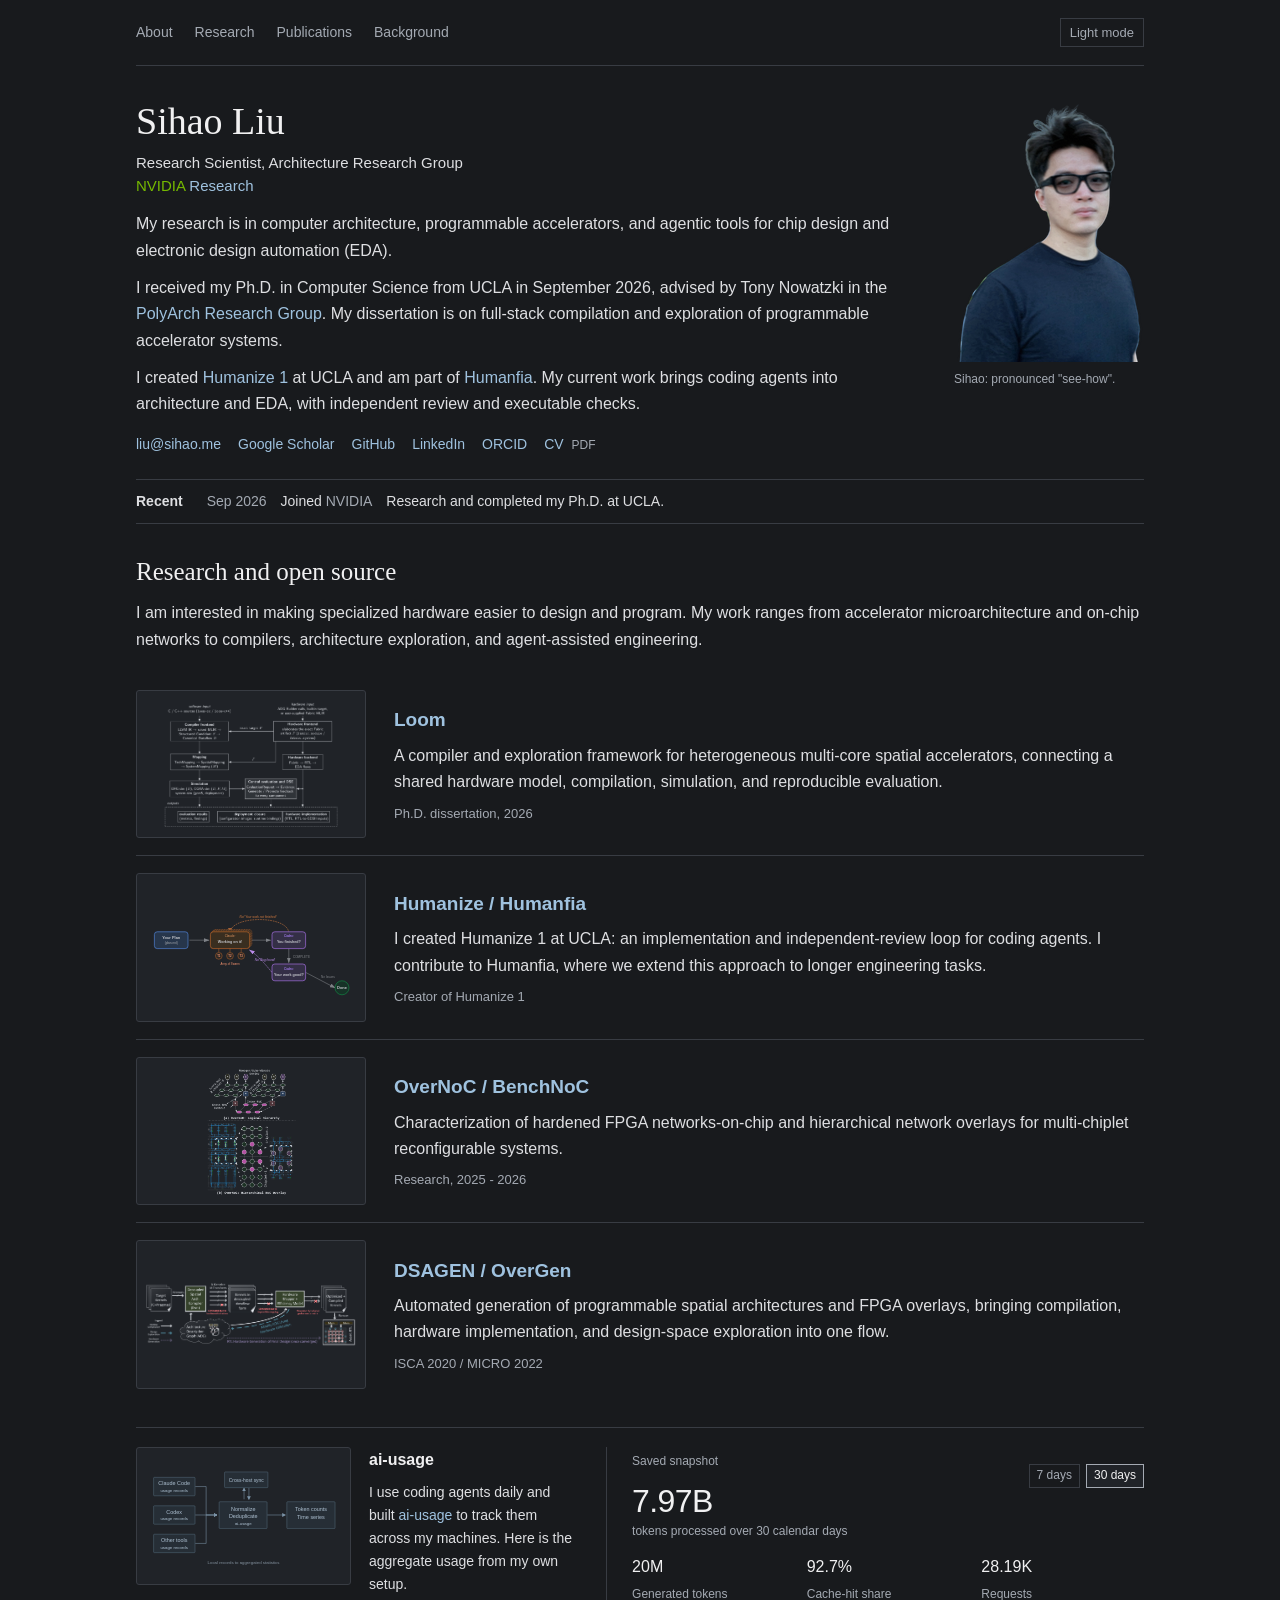
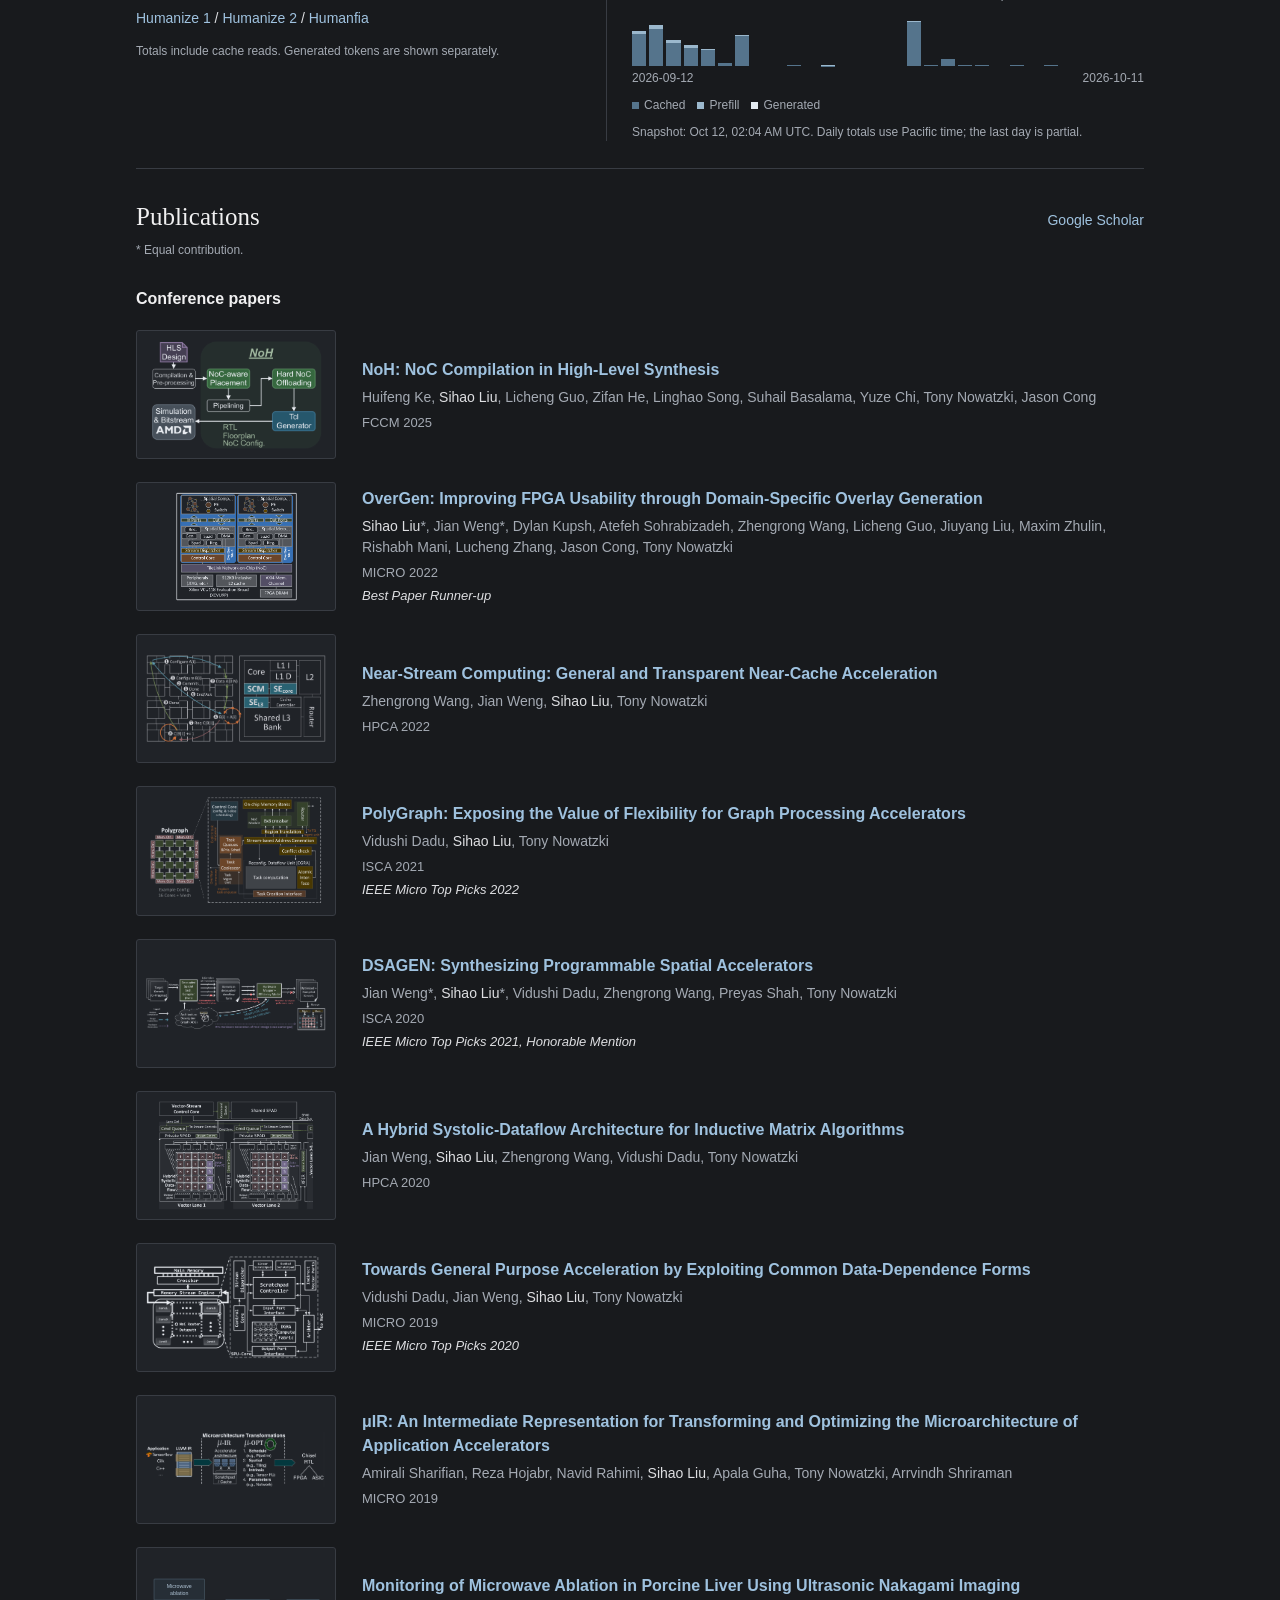
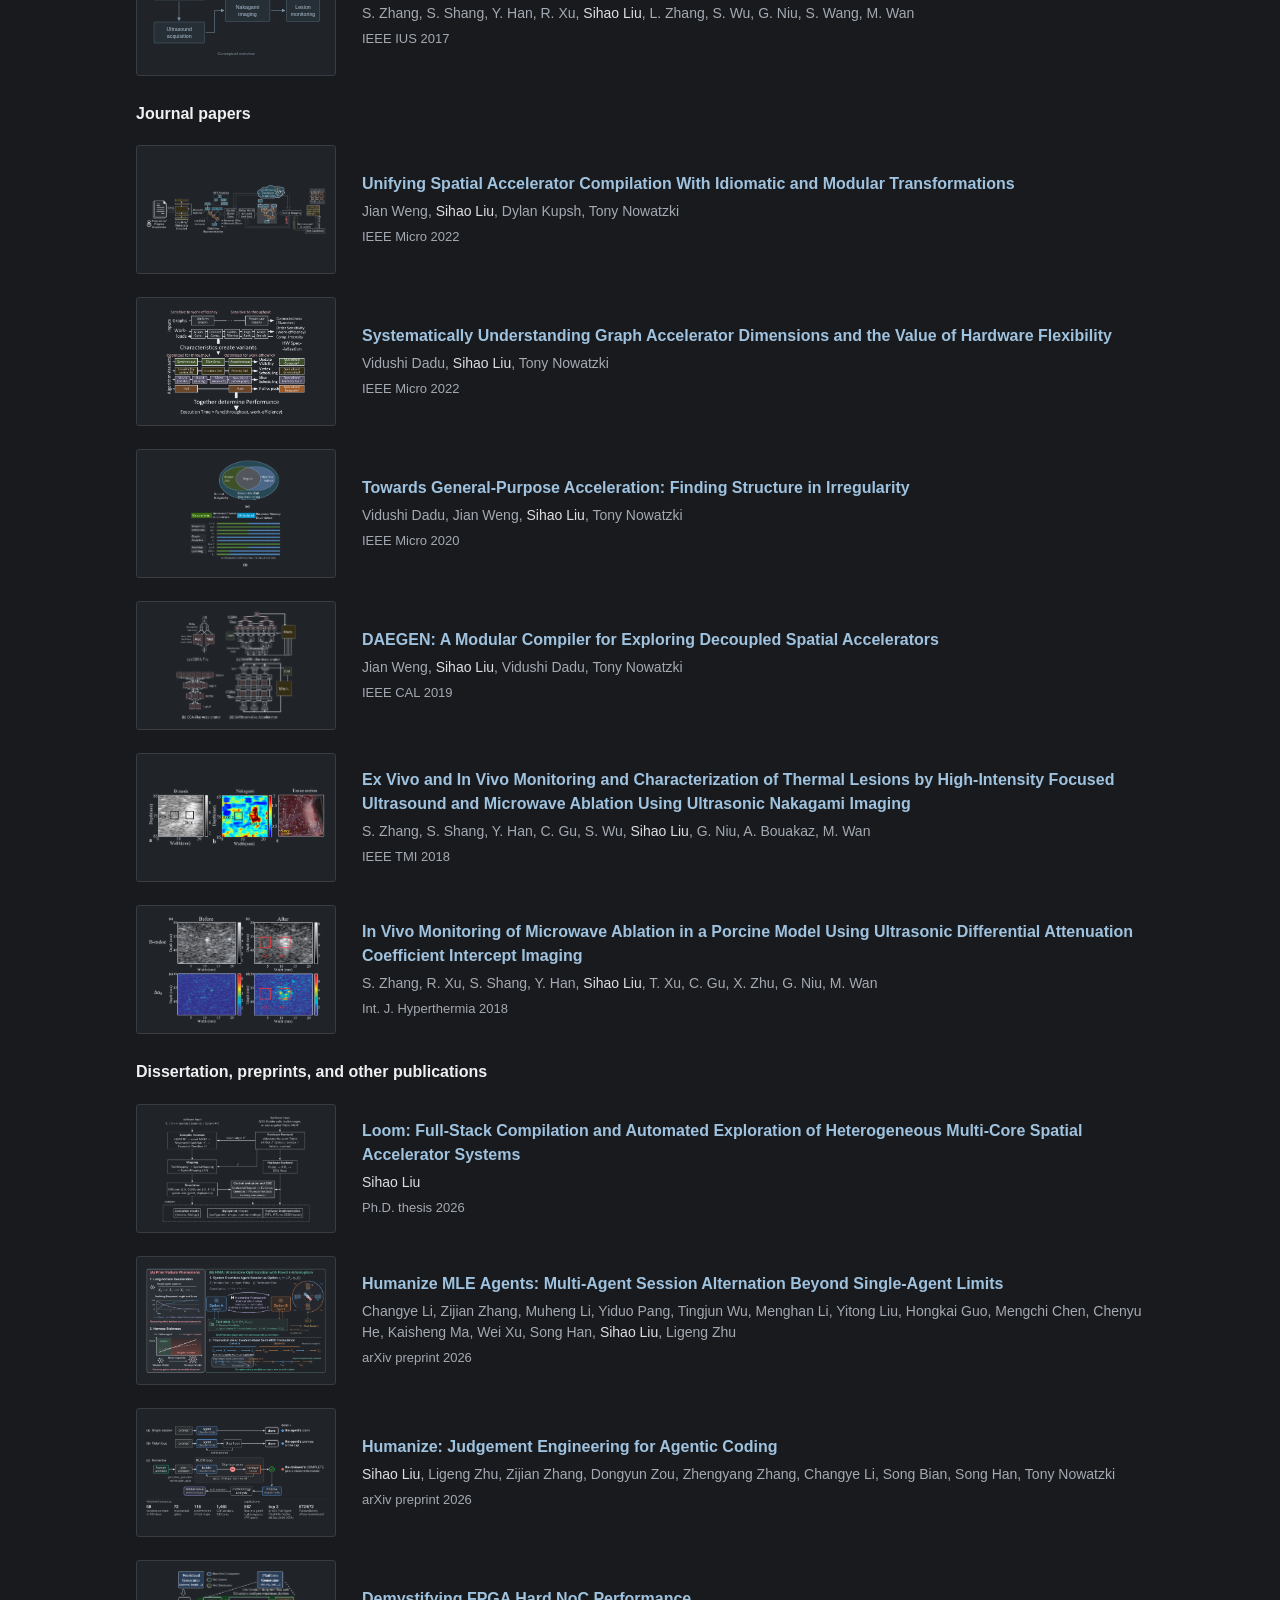
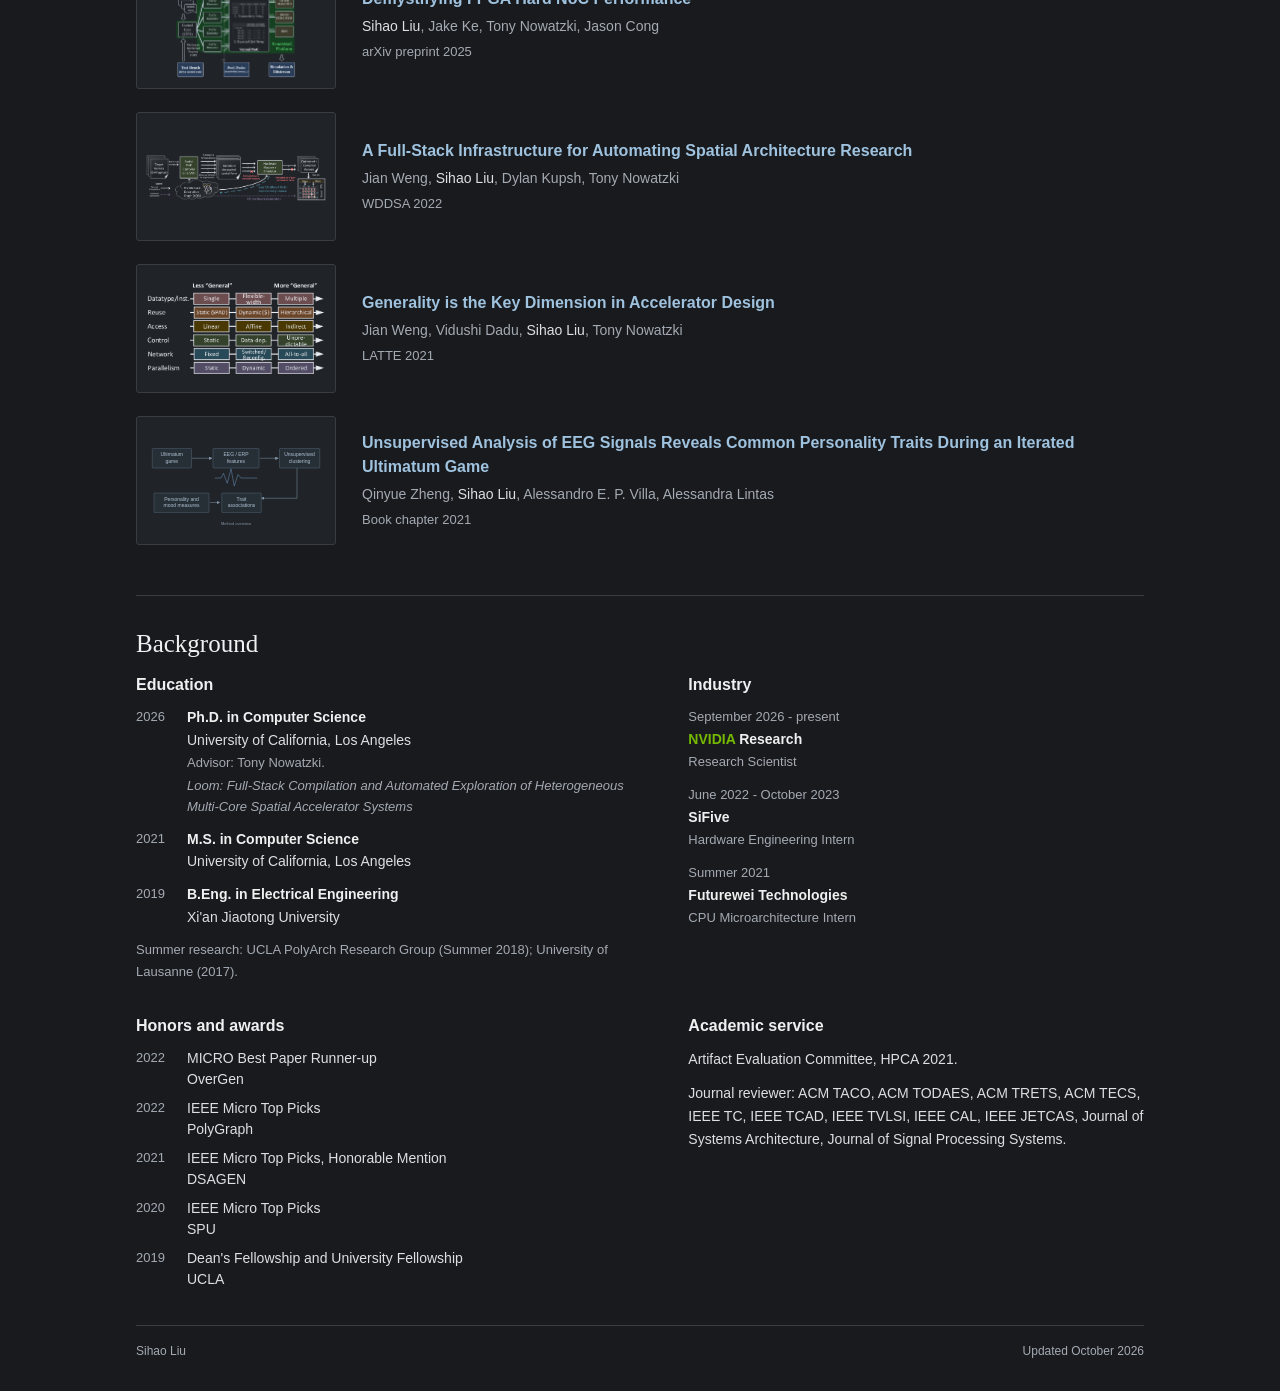
==== index.html @ 4d724e28 "Publish homepage 531a32d78041735b794b89cd9a74db7c168a5f0c" ====
<!doctype html>
<html lang="en" data-theme="dark">
<head>
  <meta charset="utf-8">
  <meta name="viewport" content="width=device-width, initial-scale=1">
  <title>Sihao Liu | NVIDIA Research</title>
  <meta name="description" content="Sihao Liu, Research Scientist at NVIDIA Research. Computer architecture, programmable accelerators, agentic chip design and EDA. Creator of Humanize 1. UCLA Ph.D., 2026.">
  <meta name="color-scheme" content="dark light">
  <link rel="canonical" href="https://sihao.me/">
  <link rel="icon" href="assets/favicon.svg" type="image/svg+xml">
  <script>try { document.documentElement.dataset.theme = localStorage.getItem("theme") === "light" ? "light" : "dark"; } catch {}</script>
  <link rel="stylesheet" href="stylesheet.css">
  <script src="theme.js" defer></script>
  <script src="figures.js" defer></script>
  <script src="usage.js" defer></script>
</head>
<body>
<svg class="figure-filters" aria-hidden="true" xmlns="http://www.w3.org/2000/svg">
  <defs>
    <!-- Reverse paper/ink luminance while retaining chromatic differences in sRGB.
         White maps to the figure surface; black maps to readable off-white ink. -->
    <filter id="dark-figure-ink" color-interpolation-filters="sRGB">
      <feColorMatrix type="matrix" values=".454 -1.130 -.114 0 .915 -.336 -.340 -.114 0 .927 -.336 -1.130 .676 0 .947 0 0 0 1 0"/>
    </filter>
  </defs>
</svg>
<dialog class="figure-viewer" aria-label="Enlarged figure">
  <div class="figure-viewer-controls"><a class="figure-original" target="_blank" rel="noopener noreferrer">Original image</a><button type="button" class="figure-close" aria-label="Close enlarged figure">Close</button></div>
  <figure class="work-figure figure-enlarged"></figure>
</dialog>
<a class="skip-link" href="#main">Skip to content</a>
<div class="page">
  <header class="site-header">
    <nav aria-label="Main navigation">
      <a href="#main">About</a><a href="#research">Research</a><a href="#publications">Publications</a><a href="#background">Background</a>
    </nav>
    <button id="theme-toggle" type="button" hidden>Light mode</button>
  </header>
  <main id="main">
    <section class="about" aria-labelledby="name">
      <div>
        <h1 id="name">Sihao Liu</h1>
        <p class="affiliation">Research Scientist, Architecture Research Group<br><a href="https://research.nvidia.com/person/sihao-liu" aria-label="Sihao Liu at NVIDIA Research"><span class="nvidia-word">NVIDIA</span> Research</a></p>
        <p>My research is in computer architecture, programmable accelerators, and agentic tools for chip design and electronic design automation (EDA).</p>
        <p>I received my Ph.D. in Computer Science from UCLA in September 2026, advised by Tony Nowatzki in the <a href="https://polyarch.cs.ucla.edu/">PolyArch Research Group</a>. My dissertation is on full-stack compilation and exploration of programmable accelerator systems.</p>
        <p>I created <a href="https://github.com/PolyArch/humanize">Humanize 1</a> at UCLA and am part of <a href="https://humanfia.ai/team/">Humanfia</a>. My current work brings coding agents into architecture and EDA, with independent review and executable checks.</p>
        <div class="profile-links"><a href="mailto:liu@sihao.me">liu@sihao.me</a><a href="https://scholar.google.com/citations?user=0rzPGiYAAAAJ">Google Scholar</a><a href="https://github.com/SihaoLiu">GitHub</a><a href="https://www.linkedin.com/in/sihao-liu">LinkedIn</a><a href="https://orcid.org/0000-0003-0937-2460">ORCID</a><a class="cv-link" href="documents/public/Sihao-Liu-CV.pdf" download="Sihao-Liu-CV.pdf">CV <span>PDF</span></a></div>
      </div>
      <figure class="portrait"><div class="portrait-cutout"><img src="assets/portrait-680.webp" srcset="assets/portrait-340.webp 340w, assets/portrait-680.webp 680w, assets/portrait-1020.webp 1020w" sizes="(max-width: 650px) 179px, 340px" alt="Sihao Liu" width="1020" height="1020" fetchpriority="high" decoding="async"></div><figcaption>Sihao: pronounced "see-how".</figcaption></figure>
    </section>
    <div class="news"><strong>Recent</strong><p><span>Sep 2026</span> Joined <span class="nvidia-word">NVIDIA</span> Research and completed my Ph.D. at UCLA.</p></div>
    <section id="research" aria-labelledby="research-heading">
      <h2 id="research-heading">Research and open source</h2>
      <p>I am interested in making specialized hardware easier to design and program. My work ranges from accelerator microarchitecture and on-chip networks to compilers, architecture exploration, and agent-assisted engineering.</p>
      <div class="research-list"><article class="project"><figure class="work-figure"><a href="assets/work/loom.png" target="_blank" rel="noopener noreferrer" title="Figure 3.1" aria-label="Enlarge figure: loom"><svg viewBox="0 0 843 613" role="img" aria-label="Loom full-stack architecture linking compiler and hardware frontends, mapping, simulation, hardware generation, and shared evaluation."><g class="figure-ink"><image href="assets/work/loom.png" width="843" height="613"/></g></svg></a></figure><div><h3><a href="https://escholarship.org/uc/item/84k2g515">Loom</a></h3><p>A compiler and exploration framework for heterogeneous multi-core spatial accelerators, connecting a shared hardware model, compilation, simulation, and reproducible evaluation.</p><p class="project-period">Ph.D. dissertation, 2026</p></div></article><article class="project"><figure class="work-figure"><a href="assets/work/humanize.svg" target="_blank" rel="noopener noreferrer" title="RLCR workflow" aria-label="Enlarge figure: humanize"><svg viewBox="0 0 750.0 370.0" role="img" aria-label="Humanize workflow: plan, Claude implementation, independent Codex review, and revision loops."><g class="figure-ink"><image href="assets/work/humanize.svg" width="750.0" height="370.0"/></g></svg></a></figure><div><h3><a href="https://humanfia.ai/team/">Humanize / Humanfia</a></h3><p>I created Humanize 1 at UCLA: an implementation and independent-review loop for coding agents. I contribute to Humanfia, where we extend this approach to longer engineering tasks.</p><p class="project-period">Creator of Humanize 1</p></div></article><article class="project"><figure class="work-figure"><a href="assets/work/overnoc.png" target="_blank" rel="noopener noreferrer" title="Dissertation Figure 6.12, logical hierarchy and overlay" aria-label="Enlarge figure: overnoc"><svg viewBox="0 0 712 995" role="img" aria-label="OverNoC logical hierarchy and a hierarchical NoC overlay spanning multiple FPGA chiplets."><g class="figure-ink"><image href="assets/work/overnoc.png" width="712" height="995"/></g></svg></a></figure><div><h3><a href="https://arxiv.org/abs/2503.10861">OverNoC / BenchNoC</a></h3><p>Characterization of hardened FPGA networks-on-chip and hierarchical network overlays for multi-chiplet reconfigurable systems.</p><p class="project-period">Research, 2025 - 2026</p></div></article><article class="project"><figure class="work-figure"><a href="assets/work/dsagen.png" target="_blank" rel="noopener noreferrer" title="Figure 1" aria-label="Enlarge figure: dsagen"><svg viewBox="0 0 961 286" role="img" aria-label="DSAGEN flow from target kernels through a decoupled spatial compiler and hardware mapper, with an architecture description graph guiding exploration and RTL generation."><g class="figure-ink"><image href="assets/work/dsagen.png" width="961" height="286"/></g></svg></a></figure><div><h3><a href="https://github.com/PolyArch/dsa-framework">DSAGEN / OverGen</a></h3><p>Automated generation of programmable spatial architectures and FPGA overlays, bringing compilation, hardware implementation, and design-space exploration into one flow.</p><p class="project-period">ISCA 2020 / MICRO 2022</p></div></article></div>
      <div class="usage-section" id="agents">
        <div class="usage-intro"><figure class="work-figure"><a href="assets/work/ai-usage.svg" target="_blank" rel="noopener noreferrer" title="Data flow (original illustration)" aria-label="Enlarge figure: ai-usage"><svg viewBox="0 0 720.0 400.0" role="img" aria-label="AI Usage data flow from coding-tool records through normalization, cross-host synchronization, and deduplication to aggregate statistics."><g class="figure-ink"><image href="assets/work/ai-usage.svg" width="720.0" height="400.0"/></g></svg></a></figure><h3>ai-usage</h3><p>I use coding agents daily and built <a href="https://github.com/SihaoLiu/ai-usage">ai-usage</a> to track them across my machines. Here is the aggregate usage from my own setup.</p><p><a href="https://github.com/PolyArch/humanize">Humanize 1</a> / <a href="https://humanfia.ai/projects/humanize">Humanize 2</a> / <a href="https://humanfia.ai/">Humanfia</a></p><p class="usage-note">Totals include cache reads. Generated tokens are shown separately.</p></div>
        <div class="usage-panel" id="usage-panel"><span class="usage-status" id="usage-status">Personal usage snapshot</span><div id="usage-content"><p class="usage-empty">Loading usage summary.</p></div><noscript><p>Enable JavaScript to view the usage chart.</p></noscript></div>
      </div>
    </section>
    <section id="publications" aria-labelledby="publications-heading">
      <div class="section-title"><h2 id="publications-heading">Publications</h2><a href="https://scholar.google.com/citations?user=0rzPGiYAAAAJ">Google Scholar</a></div>
      <p class="publication-note">* Equal contribution.</p>
      <h3 class="pub-group">Conference papers</h3><div class="publication-list"><article class="publication" id="pub-noh"><figure class="work-figure"><a href="assets/work/noh.png" target="_blank" rel="noopener noreferrer" title="Figure 3" aria-label="Enlarge figure: noh"><svg viewBox="0 0 961 607" role="img" aria-label="NoH compilation flow connecting HLS preprocessing to NoC-aware placement, pipelining, hard NoC offloading, Tcl generation, and simulation or bitstream generation."><g class="figure-ink"><image href="assets/work/noh.png" width="961" height="607"/></g></svg></a></figure><div class="publication-copy"><h3><a href="https://suhailb.github.io/uploads/papers/noh.pdf">NoH: NoC Compilation in High-Level Synthesis</a></h3><p class="authors">Huifeng Ke, <strong>Sihao Liu</strong>, Licheng Guo, Zifan He, Linghao Song, Suhail Basalama, Yuze Chi, Tony Nowatzki, Jason Cong</p><p class="pub-venue">FCCM 2025</p></div></article><article class="publication" id="pub-overgen"><figure class="work-figure"><a href="assets/work/overgen.png" target="_blank" rel="noopener noreferrer" title="Figure 8" aria-label="Enlarge figure: overgen"><svg viewBox="0 0 961 854" role="img" aria-label="OverGen dual-tile FPGA overlay with spatial compute and memory blocks, stream dispatchers, control cores, and a shared TileLink network."><g class="figure-ink"><image href="assets/work/overgen.png" width="961" height="854"/></g></svg></a></figure><div class="publication-copy"><h3><a href="https://polyarch.cs.ucla.edu/papers/micro2022-overgen.pdf">OverGen: Improving FPGA Usability through Domain-Specific Overlay Generation</a></h3><p class="authors"><strong>Sihao Liu</strong>*, Jian Weng*, Dylan Kupsh, Atefeh Sohrabizadeh, Zhengrong Wang, Licheng Guo, Jiuyang Liu, Maxim Zhulin, Rishabh Mani, Lucheng Zhang, Jason Cong, Tony Nowatzki</p><p class="pub-venue">MICRO 2022</p><p class="recognition">Best Paper Runner-up</p></div></article><article class="publication" id="pub-nearstream"><figure class="work-figure"><a href="assets/work/nearstream.png" target="_blank" rel="noopener noreferrer" title="Figure 5" aria-label="Enlarge figure: nearstream"><svg viewBox="0 0 961 467" role="img" aria-label="Near-Stream Computing overview showing stream coordination across cache tiles and a tile with core and L3 stream engines beside a shared L3 bank."><g class="figure-ink"><image href="assets/work/nearstream.png" width="961" height="467"/></g></svg></a></figure><div class="publication-copy"><h3><a href="https://polyarch.cs.ucla.edu/papers/hpca2022-near-stream-computing.pdf">Near-Stream Computing: General and Transparent Near-Cache Acceleration</a></h3><p class="authors">Zhengrong Wang, Jian Weng, <strong>Sihao Liu</strong>, Tony Nowatzki</p><p class="pub-venue">HPCA 2022</p></div></article><article class="publication" id="pub-polygraph"><figure class="work-figure"><a href="assets/work/polygraph.png" target="_blank" rel="noopener noreferrer" title="Figure 11" aria-label="Enlarge figure: polygraph"><svg viewBox="0 0 961 607" role="img" aria-label="PolyGraph multicore mesh and a core containing task queues, a task coalescer, stream address generation, on-chip memory banks, and a reconfigurable dataflow unit."><g class="figure-ink"><image href="assets/work/polygraph.png" width="961" height="607"/></g></svg></a></figure><div class="publication-copy"><h3><a href="https://polyarch.cs.ucla.edu/papers/isca2021-polygraph.pdf">PolyGraph: Exposing the Value of Flexibility for Graph Processing Accelerators</a></h3><p class="authors">Vidushi Dadu, <strong>Sihao Liu</strong>, Tony Nowatzki</p><p class="pub-venue">ISCA 2021</p><p class="recognition">IEEE Micro Top Picks 2022</p></div></article><article class="publication" id="pub-dsagen"><figure class="work-figure"><a href="assets/work/dsagen.png" target="_blank" rel="noopener noreferrer" title="Figure 1" aria-label="Enlarge figure: dsagen"><svg viewBox="0 0 961 286" role="img" aria-label="DSAGEN flow from target kernels through a decoupled spatial compiler and hardware mapper, with an architecture description graph guiding exploration and RTL generation."><g class="figure-ink"><image href="assets/work/dsagen.png" width="961" height="286"/></g></svg></a></figure><div class="publication-copy"><h3><a href="https://polyarch.cs.ucla.edu/papers/isca2020-daegen.pdf">DSAGEN: Synthesizing Programmable Spatial Accelerators</a></h3><p class="authors">Jian Weng*, <strong>Sihao Liu</strong>*, Vidushi Dadu, Zhengrong Wang, Preyas Shah, Tony Nowatzki</p><p class="pub-venue">ISCA 2020</p><p class="recognition">IEEE Micro Top Picks 2021, Honorable Mention</p></div></article><article class="publication" id="pub-revel"><figure class="work-figure"><a href="assets/work/revel.png" target="_blank" rel="noopener noreferrer" title="Figure 14" aria-label="Enlarge figure: revel"><svg viewBox="0 0 961 674" role="img" aria-label="REVEL architecture with a vector-stream control core, shared scratchpad, command queues, and vector lanes containing private scratchpads and hybrid systolic-dataflow fabrics."><g class="figure-ink"><image href="assets/work/revel.png" width="961" height="674"/></g></svg></a></figure><div class="publication-copy"><h3><a href="https://polyarch.cs.ucla.edu/papers/hpca2020-revel.pdf">A Hybrid Systolic-Dataflow Architecture for Inductive Matrix Algorithms</a></h3><p class="authors">Jian Weng, <strong>Sihao Liu</strong>, Zhengrong Wang, Vidushi Dadu, Tony Nowatzki</p><p class="pub-venue">HPCA 2020</p></div></article><article class="publication" id="pub-spu"><figure class="work-figure"><a href="assets/work/spu.png" target="_blank" rel="noopener noreferrer" title="Figure 12" aria-label="Enlarge figure: spu"><svg viewBox="0 0 961 557" role="img" aria-label="SPU overview with a multicore network, memory stream engine, and an expanded core containing a stream dispatcher, scratchpad controller, and dataflow compute fabric."><g class="figure-ink"><image href="assets/work/spu.png" width="961" height="557"/></g></svg></a></figure><div class="publication-copy"><h3><a href="https://polyarch.cs.ucla.edu/papers/micro2019-spu.pdf">Towards General Purpose Acceleration by Exploiting Common Data-Dependence Forms</a></h3><p class="authors">Vidushi Dadu, Jian Weng, <strong>Sihao Liu</strong>, Tony Nowatzki</p><p class="pub-venue">MICRO 2019</p><p class="recognition">IEEE Micro Top Picks 2020</p></div></article><article class="publication" id="pub-uir"><figure class="work-figure"><a href="assets/work/uir.png" target="_blank" rel="noopener noreferrer" title="Figure 1, toolchain portion" aria-label="Enlarge figure: uir"><svg viewBox="0 0 961 291" role="img" aria-label="The uIR toolchain translates TensorFlow, Cilk, and C++ through LLVM IR, applies microarchitecture transformations, and emits Chisel RTL for FPGA or ASIC implementation."><g class="figure-ink"><image href="assets/work/uir.png" width="961" height="291"/></g></svg></a></figure><div class="publication-copy"><h3><a href="https://www.cs.sfu.ca/~ashriram/papers/2019_MICRO_MUIR.pdf">μIR: An Intermediate Representation for Transforming and Optimizing the Microarchitecture of Application Accelerators</a></h3><p class="authors">Amirali Sharifian, Reza Hojabr, Navid Rahimi, <strong>Sihao Liu</strong>, Apala Guha, Tony Nowatzki, Arrvindh Shriraman</p><p class="pub-venue">MICRO 2019</p></div></article><article class="publication" id="pub-ius"><figure class="work-figure"><a href="assets/work/ius.svg" target="_blank" rel="noopener noreferrer" title="Method overview (original illustration)" aria-label="Enlarge figure: ius"><svg viewBox="0 0 720.0 400.0" role="img" aria-label="Conceptual workflow for ultrasonic Nakagami monitoring of microwave ablation."><g class="figure-ink"><image href="assets/work/ius.svg" width="720.0" height="400.0"/></g></svg></a></figure><div class="publication-copy"><h3><a href="https://doi.org/10.1109/ULTSYM.2017.8091531">Monitoring of Microwave Ablation in Porcine Liver Using Ultrasonic Nakagami Imaging</a></h3><p class="authors">S. Zhang, S. Shang, Y. Han, R. Xu, <strong>Sihao Liu</strong>, L. Zhang, S. Wu, G. Niu, S. Wang, M. Wan</p><p class="pub-venue">IEEE IUS 2017</p></div></article></div>
      <h3 class="pub-group">Journal papers</h3><div class="publication-list"><article class="publication" id="pub-idiomatic"><figure class="work-figure"><a href="assets/work/idiomatic.png" target="_blank" rel="noopener noreferrer" title="Figure 2" aria-label="Enlarge figure: idiomatic"><svg viewBox="0 0 961 261" role="img" aria-label="Idiomatic compiler overview from pragma-annotated programs to decoupled dataflow, memory analysis, architecture-aware transformations, spatial mapping, and generated control code."><g class="figure-ink"><image href="assets/work/idiomatic.png" width="961" height="261"/></g></svg></a></figure><div class="publication-copy"><h3><a href="https://doi.ieeecomputersociety.org/10.1109/MM.2022.3189976">Unifying Spatial Accelerator Compilation With Idiomatic and Modular Transformations</a></h3><p class="authors">Jian Weng, <strong>Sihao Liu</strong>, Dylan Kupsh, Tony Nowatzki</p><p class="pub-venue">IEEE Micro 2022</p></div></article><article class="publication" id="pub-polygraph-micro"><figure class="work-figure"><a href="assets/work/polygraph-micro.png" target="_blank" rel="noopener noreferrer" title="Figure 1" aria-label="Enlarge figure: polygraph-micro"><svg viewBox="0 0 961 734" role="img" aria-label="A diagram connects graph and workload properties to graph-processing algorithm variants, hardware choices, and performance."><g class="figure-ink"><image href="assets/work/polygraph-micro.png" width="961" height="734"/></g></svg></a></figure><div class="publication-copy"><h3><a href="https://doi.org/10.1109/MM.2022.3160862">Systematically Understanding Graph Accelerator Dimensions and the Value of Hardware Flexibility</a></h3><p class="authors">Vidushi Dadu, <strong>Sihao Liu</strong>, Tony Nowatzki</p><p class="pub-venue">IEEE Micro 2022</p></div></article><article class="publication" id="pub-spu-micro"><figure class="work-figure"><a href="assets/work/spu-micro.png" target="_blank" rel="noopener noreferrer" title="Figure 1" aria-label="Enlarge figure: spu-micro"><svg viewBox="0 0 961 1133" role="img" aria-label="A Venn diagram and workload chart classify algorithms by stream-join and alias-free indirect data dependences."><g class="figure-ink"><image href="assets/work/spu-micro.png" width="961" height="1133"/></g></svg></a></figure><div class="publication-copy"><h3><a href="https://doi.org/10.1109/MM.2020.2986199">Towards General-Purpose Acceleration: Finding Structure in Irregularity</a></h3><p class="authors">Vidushi Dadu, Jian Weng, <strong>Sihao Liu</strong>, Tony Nowatzki</p><p class="pub-venue">IEEE Micro 2020</p></div></article><article class="publication" id="pub-daegen"><figure class="work-figure"><a href="assets/work/daegen.png" target="_blank" rel="noopener noreferrer" title="Figure 1" aria-label="Enlarge figure: daegen"><svg viewBox="0 0 961 873" role="img" aria-label="Examples of DAEGEN architecture description graphs: a CGRA tile and CCA-like, MAERI-like, and Softbrain-like spatial accelerators assembled from compute, switch, and memory components."><g class="figure-ink"><image href="assets/work/daegen.png" width="961" height="873"/></g></svg></a></figure><div class="publication-copy"><h3><a href="https://www.seas.ucla.edu/~jianw/daegen.pdf">DAEGEN: A Modular Compiler for Exploring Decoupled Spatial Accelerators</a></h3><p class="authors">Jian Weng, <strong>Sihao Liu</strong>, Vidushi Dadu, Tony Nowatzki</p><p class="pub-venue">IEEE CAL 2019</p></div></article><article class="publication" id="pub-nakagami"><figure class="work-figure"><a href="assets/work/nakagami.png" target="_blank" rel="noopener noreferrer" title="Figure 2" aria-label="Enlarge figure: nakagami"><svg viewBox="0 0 961 341" role="img" aria-label="B-mode ultrasound, a color Nakagami parameter map, and a tissue section show a thermal lesion in bovine liver after HIFU ablation."><g class="figure-ink"><image href="assets/work/nakagami.png" width="961" height="341"/></g><defs><clipPath id="data-nakagami"><rect x="64.387" y="51.15" width="242.172" height="220.627"/><rect x="316.16900000000004" y="51.15" width="14.415" height="220.627"/><rect x="406.503" y="52.855" width="242.172" height="221.309"/><rect x="656.363" y="52.855" width="15.376" height="221.309"/><rect x="708.257" y="50.467999999999996" width="241.211" height="220.627"/></clipPath></defs><g clip-path="url(#data-nakagami)"><image href="assets/work/nakagami.png" width="961" height="341"/></g></svg></a></figure><div class="publication-copy"><h3><a href="https://doi.org/10.1109/TMI.2018.2829934">Ex Vivo and In Vivo Monitoring and Characterization of Thermal Lesions by High-Intensity Focused Ultrasound and Microwave Ablation Using Ultrasonic Nakagami Imaging</a></h3><p class="authors">S. Zhang, S. Shang, Y. Han, C. Gu, S. Wu, <strong>Sihao Liu</strong>, G. Niu, A. Bouakaz, M. Wan</p><p class="pub-venue">IEEE TMI 2018</p></div></article><article class="publication" id="pub-ablation"><figure class="work-figure"><a href="assets/work/ablation.png" target="_blank" rel="noopener noreferrer" title="Figure 3(a-d)" aria-label="Enlarge figure: ablation"><svg viewBox="0 0 961 595" role="img" aria-label="Before-and-after B-mode and differential attenuation images of porcine liver, with marked regions for the microwave-induced thermal lesion and surrounding tissue."><g class="figure-ink"><image href="assets/work/ablation.png" width="961" height="595"/></g><defs><clipPath id="data-ablation"><rect x="161.448" y="39.865" width="317.13" height="226.1"/><rect x="490.11" y="39.865" width="17.298" height="226.1"/><rect x="579.483" y="39.865" width="319.052" height="226.1"/><rect x="909.106" y="39.865" width="17.298" height="226.1"/><rect x="161.448" y="320.70500000000004" width="317.13" height="226.1"/><rect x="490.11" y="320.70500000000004" width="17.298" height="226.1"/><rect x="579.483" y="320.70500000000004" width="319.052" height="226.1"/><rect x="909.106" y="320.70500000000004" width="17.298" height="226.1"/></clipPath></defs><g clip-path="url(#data-ablation)"><image href="assets/work/ablation.png" width="961" height="595"/></g></svg></a></figure><div class="publication-copy"><h3><a href="https://doi.org/10.1080/02656736.2018.1437477">In Vivo Monitoring of Microwave Ablation in a Porcine Model Using Ultrasonic Differential Attenuation Coefficient Intercept Imaging</a></h3><p class="authors">S. Zhang, R. Xu, S. Shang, Y. Han, <strong>Sihao Liu</strong>, T. Xu, C. Gu, X. Zhu, G. Niu, M. Wan</p><p class="pub-venue">Int. J. Hyperthermia 2018</p></div></article></div>
      <h3 class="pub-group">Dissertation, preprints, and other publications</h3><div class="publication-list"><article class="publication" id="pub-loom"><figure class="work-figure"><a href="assets/work/loom.png" target="_blank" rel="noopener noreferrer" title="Figure 3.1" aria-label="Enlarge figure: loom"><svg viewBox="0 0 843 613" role="img" aria-label="Loom full-stack architecture linking compiler and hardware frontends, mapping, simulation, hardware generation, and shared evaluation."><g class="figure-ink"><image href="assets/work/loom.png" width="843" height="613"/></g></svg></a></figure><div class="publication-copy"><h3><a href="https://escholarship.org/uc/item/84k2g515">Loom: Full-Stack Compilation and Automated Exploration of Heterogeneous Multi-Core Spatial Accelerator Systems</a></h3><p class="authors"><strong>Sihao Liu</strong></p><p class="pub-venue">Ph.D. thesis 2026</p></div></article><article class="publication" id="pub-humanize-mle"><figure class="work-figure"><a href="assets/work/humanize-mle.png" target="_blank" rel="noopener noreferrer" title="Figure 1" aria-label="Enlarge figure: humanize-mle"><svg viewBox="0 0 1143 663" role="img" aria-label="Humanize MLE Agents alternate agents with capped experiments and context resets over a shared workspace, modelled as a context-reset semi-Markov decision process."><g class="figure-ink"><image href="assets/work/humanize-mle.png" width="1143" height="663"/></g></svg></a></figure><div class="publication-copy"><h3><a href="https://arxiv.org/abs/2610.13494">Humanize MLE Agents: Multi-Agent Session Alternation Beyond Single-Agent Limits</a></h3><p class="authors">Changye Li, Zijian Zhang, Muheng Li, Yiduo Pang, Tingjun Wu, Menghan Li, Yitong Liu, Hongkai Guo, Mengchi Chen, Chenyu He, Kaisheng Ma, Wei Xu, Song Han, <strong>Sihao Liu</strong>, Ligeng Zhu</p><p class="pub-venue">arXiv preprint 2026</p></div></article><article class="publication" id="pub-humanize-preprint"><figure class="work-figure"><a href="assets/work/humanize-preprint.png" target="_blank" rel="noopener noreferrer" title="Figure 1" aria-label="Enlarge figure: humanize-preprint"><svg viewBox="0 0 1191 657" role="img" aria-label="Humanize compares single-session and Ralph loops with a plan contract, builder, independent reviewer, mechanical gates, and a learning loop."><g class="figure-ink"><image href="assets/work/humanize-preprint.png" width="1191" height="657"/></g></svg></a></figure><div class="publication-copy"><h3><a href="https://arxiv.org/abs/2610.08900">Humanize: Judgement Engineering for Agentic Coding</a></h3><p class="authors"><strong>Sihao Liu</strong>, Ligeng Zhu, Zijian Zhang, Dongyun Zou, Zhengyang Zhang, Changye Li, Song Bian, Song Han, Tony Nowatzki</p><p class="pub-venue">arXiv preprint 2026</p></div></article><article class="publication" id="pub-benchnoc"><figure class="work-figure"><a href="assets/work/benchnoc.png" target="_blank" rel="noopener noreferrer" title="Figure 4" aria-label="Enlarge figure: benchnoc"><svg viewBox="0 0 961 873" role="img" aria-label="BenchNoC toolchain with workload and platform generators, traffic generators, a Versal NoC, memory targets, a control core, a performance probe, and simulation or bitstream output."><g class="figure-ink"><image href="assets/work/benchnoc.png" width="961" height="873"/></g></svg></a></figure><div class="publication-copy"><h3><a href="https://arxiv.org/abs/2503.10861">Demystifying FPGA Hard NoC Performance</a></h3><p class="authors"><strong>Sihao Liu</strong>, Jake Ke, Tony Nowatzki, Jason Cong</p><p class="pub-venue">arXiv preprint 2025</p></div></article><article class="publication" id="pub-fullstack"><figure class="work-figure"><a href="assets/work/fullstack.png" target="_blank" rel="noopener noreferrer" title="Figure 1" aria-label="Enlarge figure: fullstack"><svg viewBox="0 0 961 253" role="img" aria-label="Full-stack accelerator automation flow linking target kernels, a spatial compiler, a hardware mapper and simulator, architecture graph exploration, and RTL generation."><g class="figure-ink"><image href="assets/work/fullstack.png" width="961" height="253"/></g></svg></a></figure><div class="publication-copy"><h3><a href="https://www.escalab.org/wp-content/uploads/2022/10/gpdsa2022-paper46.pdf">A Full-Stack Infrastructure for Automating Spatial Architecture Research</a></h3><p class="authors">Jian Weng, <strong>Sihao Liu</strong>, Dylan Kupsh, Tony Nowatzki</p><p class="pub-venue">WDDSA 2022</p></div></article><article class="publication" id="pub-latte"><figure class="work-figure"><a href="assets/work/latte.png" target="_blank" rel="noopener noreferrer" title="Figure 1" aria-label="Enlarge figure: latte"><svg viewBox="0 0 961 510" role="img" aria-label="Six rows show increasing accelerator generality in data types, reuse, memory access, control, networks, and parallelism."><g class="figure-ink"><image href="assets/work/latte.png" width="961" height="510"/></g></svg></a></figure><div class="publication-copy"><h3><a href="https://capra.cs.cornell.edu/latte21/paper/32.pdf">Generality is the Key Dimension in Accelerator Design</a></h3><p class="authors">Jian Weng, Vidushi Dadu, <strong>Sihao Liu</strong>, Tony Nowatzki</p><p class="pub-venue">LATTE 2021</p></div></article><article class="publication" id="pub-eeg"><figure class="work-figure"><a href="assets/work/eeg.svg" target="_blank" rel="noopener noreferrer" title="Method overview (original illustration)" aria-label="Enlarge figure: eeg"><svg viewBox="0 0 720.0 400.0" role="img" aria-label="Conceptual EEG study workflow linking an iterated ultimatum game, EEG features, clustering, and personality associations."><g class="figure-ink"><image href="assets/work/eeg.svg" width="720.0" height="400.0"/></g></svg></a></figure><div class="publication-copy"><h3><a href="https://doi.org/10.1007/978-981-16-0317-4_41">Unsupervised Analysis of EEG Signals Reveals Common Personality Traits During an Iterated Ultimatum Game</a></h3><p class="authors">Qinyue Zheng, <strong>Sihao Liu</strong>, Alessandro E. P. Villa, Alessandra Lintas</p><p class="pub-venue">Book chapter 2021</p></div></article></div>
    </section>
    <section id="background" aria-labelledby="background-heading">
      <h2 id="background-heading">Background</h2>
      <div class="background-grid"><div id="education"><h3>Education</h3><article class="education-item"><span>2026</span><div><h3>Ph.D. in Computer Science</h3><p>University of California, Los Angeles</p><p class="degree-detail">Advisor: Tony Nowatzki.</p><p class="thesis">Loom: Full-Stack Compilation and Automated Exploration of Heterogeneous Multi-Core Spatial Accelerator Systems</p></div></article><article class="education-item"><span>2021</span><div><h3>M.S. in Computer Science</h3><p>University of California, Los Angeles</p></div></article><article class="education-item"><span>2019</span><div><h3>B.Eng. in Electrical Engineering</h3><p>Xi&#x27;an Jiaotong University</p></div></article><p class="visits">Summer research: UCLA PolyArch Research Group (Summer 2018); University of Lausanne (2017).</p></div><div><h3>Industry</h3><div class="career"><article class="career-item"><p>September 2026 - present</p><h3><span class="nvidia-word">NVIDIA</span> Research</h3><p>Research Scientist</p></article><article class="career-item"><p>June 2022 - October 2023</p><h3>SiFive</h3><p>Hardware Engineering Intern</p></article><article class="career-item"><p>Summer 2021</p><h3>Futurewei Technologies</h3><p>CPU Microarchitecture Intern</p></article></div></div></div>
      <div class="background-grid"><div><h3>Honors and awards</h3><ul class="awards"><li><span>2022</span><div><strong>MICRO Best Paper Runner-up</strong><br>OverGen</div></li><li><span>2022</span><div><strong>IEEE Micro Top Picks</strong><br>PolyGraph</div></li><li><span>2021</span><div><strong>IEEE Micro Top Picks, Honorable Mention</strong><br>DSAGEN</div></li><li><span>2020</span><div><strong>IEEE Micro Top Picks</strong><br>SPU</div></li><li><span>2019</span><div><strong>Dean&#x27;s Fellowship and University Fellowship</strong><br>UCLA</div></li></ul></div><div class="service"><h3>Academic service</h3><p>Artifact Evaluation Committee, HPCA 2021.</p><p>Journal reviewer: ACM TACO, ACM TODAES, ACM TRETS, ACM TECS, IEEE TC, IEEE TCAD, IEEE TVLSI, IEEE CAL, IEEE JETCAS, Journal of Systems Architecture, Journal of Signal Processing Systems.</p></div></div>
    </section>
    <footer><span>Sihao Liu</span><span>Updated October 2026</span></footer>
  </main>
</div>
</body>
</html>
---- stylesheet.css ----
:root {
  color-scheme: dark;
  --background: #181a1d;
  --text: #dedfe2;
  --heading: #f0f0f1;
  --muted: #a4aab3;
  --link: #9fc2df;
  --rule: #383c43;
  --surface: #202328;
  --figure-paper: #202328;
  --cache: #55748c;
  --prefill: #9bb8cd;
  --decoding: #e3eaf0;
  --nvidia-green: #76b900;
  font-family: "Helvetica Neue", Helvetica, Arial, sans-serif;
}
:root[data-theme="light"] {
  color-scheme: light;
  --background: #fff;
  --text: #303238;
  --heading: #171a20;
  --muted: #5a6470;
  --link: #245f8d;
  --rule: #d6dce1;
  --surface: #f2f4f6;
  --figure-paper: #fff;
  --cache: #62829b;
  --prefill: #adc6d8;
  --decoding: #234b6a;
}
* { box-sizing: border-box; }
html { scroll-padding-top: 20px; }
body { margin: 0; background: var(--background); color: var(--text); font-size: 16px; line-height: 1.65; }
a { color: var(--link); text-decoration: none; text-underline-offset: 3px; }
a:hover { text-decoration: underline; }
.nvidia-word { color: var(--nvidia-green); }
a:focus-visible, button:focus-visible { outline: 2px solid var(--link); outline-offset: 4px; }
::selection { background: var(--link); color: var(--background); }
p { margin: 0 0 11px; }
h1, h2, h3 { color: var(--heading); }
h1, h2 { font-family: Georgia, "Times New Roman", serif; font-weight: normal; }
h1 { font-size: 38px; line-height: 1.15; margin: 0 0 8px; }
h2 { font-size: 25px; line-height: 1.25; margin: 0 0 13px; }
h3 { font-size: 16px; font-weight: 600; margin: 0 0 8px; }
.page { max-width: 1080px; margin: 0 auto; padding: 0 36px; }
.site-header { display: flex; align-items: center; justify-content: space-between; gap: 20px; padding: 18px 0; border-bottom: 1px solid var(--rule); }
nav { display: flex; flex-wrap: wrap; gap: 22px; font-size: 14px; }
nav a { color: var(--muted); }
#theme-toggle { font: inherit; font-size: 13px; color: var(--muted); background: none; border: 1px solid var(--rule); padding: 3px 9px; cursor: pointer; white-space: nowrap; }
.about { display: grid; grid-template-columns: minmax(0, 1fr) 190px; gap: 42px; padding: 34px 0 23px; }
.affiliation { font-size: 15px; line-height: 1.5; margin-bottom: 14px; }
.portrait { margin: 4px 0 0; width: 190px; }
.portrait-cutout { width: 190px; height: 258px; overflow: hidden; position: relative; }
.portrait img { position: absolute; width: 340px; height: 340px; max-width: none; left: -49px; top: -39px; object-fit: contain; display: block; }
.portrait figcaption { font-size: 12px; color: var(--muted); margin-top: 8px; }
.profile-links { display: flex; flex-wrap: wrap; gap: 4px 17px; font-size: 14px; margin-top: 15px; }
.cv-link span { font-size: 12px; margin-left: 4px; color: var(--muted); }
.news { display: flex; gap: 24px; font-size: 14px; padding: 10px 0; border-block: 1px solid var(--rule); }
.news strong { font-weight: 600; }
.news p { margin: 0; }
.news span { color: var(--muted); margin-right: 10px; }
main > section:not(.about) { padding: 32px 0 27px; border-bottom: 1px solid var(--rule); }
.research-list { margin-top: 20px; }
.project { display: grid; grid-template-columns: 230px minmax(0, 1fr); align-items: center; gap: 28px; padding: 17px 0; border-bottom: 1px solid var(--rule); }
.project:last-child { border-bottom: 0; }
.project h3 { margin: 0 0 7px; font-size: 19px; font-weight: 600; }
.project p { margin: 0; }
.project .project-period { font-size: 13px; color: var(--muted); margin-top: 7px; }
.figure-filters { position: absolute; width: 0; height: 0; overflow: hidden; pointer-events: none; }
:root:not([data-theme="light"]) .figure-ink { filter: url(#dark-figure-ink); }
.work-figure { margin: 0; min-width: 0; }
.work-figure a { display: grid; place-items: center; width: 100%; aspect-ratio: 1.55; padding: 9px; background: var(--figure-paper); border: 1px solid var(--rule); border-radius: 3px; overflow: hidden; }
.work-figure svg { display: block; width: 100%; height: 100%; max-height: 142px; object-fit: contain; }
.work-figure a:hover { outline: 1px solid var(--link); outline-offset: 3px; }
.usage-section { display: grid; grid-template-columns: minmax(0, .9fr) minmax(0, 1.1fr); gap: 30px; margin-top: 21px; padding-top: 19px; border-top: 1px solid var(--rule); }
.usage-intro .work-figure { width: 215px; float: left; margin: 0 18px 8px 0; }
.usage-intro p { font-size: 14px; line-height: 1.65; }
.usage-intro .usage-note { font-size: 12px; color: var(--muted); }
.usage-panel { border-left: 1px solid var(--rule); padding-left: 25px; min-width: 0; }
.usage-status { color: var(--muted); font-size: 12px; }
.usage-controls { display: flex; gap: 6px; float: right; margin-top: -19px; }
.usage-range { font: inherit; font-size: 12px; border: 1px solid var(--rule); background: none; color: var(--muted); padding: 1px 7px; cursor: pointer; }
.usage-range[aria-pressed="true"] { color: var(--heading); background: var(--surface); border-color: var(--muted); }
.usage-total { font-size: 32px; line-height: 1.15; font-weight: 500; letter-spacing: -.6px; margin: 10px 0 2px; color: var(--heading); }
.usage-total-label { font-size: 12px; color: var(--muted); margin: 0; }
.usage-secondary { display: grid; grid-template-columns: repeat(3, 1fr); gap: 12px; margin-top: 12px; }
.usage-stat strong { display: block; color: var(--heading); font-size: 16px; font-weight: 500; }
.usage-stat span { font-size: 12px; color: var(--muted); }
.usage-chart { height: 45px; display: flex; gap: 3px; align-items: end; margin-top: 15px; }
.usage-bar { flex: 1; min-width: 0; display: flex; flex-direction: column; min-height: 1px; }
.usage-bar span { min-height: 0; }
.token-cache_hit { background: var(--cache); }
.token-prefill { background: var(--prefill); }
.token-decoding { background: var(--decoding); }
.usage-axis { display: flex; justify-content: space-between; font-size: 12px; color: var(--muted); margin-top: 3px; }
.usage-legend { display: flex; gap: 12px; font-size: 12px; color: var(--muted); margin-top: 7px; }
.usage-legend span::before { content: ""; display: inline-block; width: 7px; height: 7px; margin-right: 5px; background: var(--cache); }
.usage-legend .legend-prefill::before { background: var(--prefill); }
.usage-legend .legend-decoding::before { background: var(--decoding); }
.usage-updated { font-size: 12px; line-height: 1.5; color: var(--muted); margin: 7px 0 0; }
.usage-empty { padding: 14px 0; font-size: 14px; }
.section-title { display: flex; gap: 20px; justify-content: space-between; align-items: baseline; }
.section-title > a { font-size: 14px; }
.publication-note { font-size: 12px; color: var(--muted); margin: -4px 0 15px; }
.pub-group { font-size: 16px; margin: 25px 0 18px; }
.publication { display: grid; grid-template-columns: 200px minmax(0, 1fr); align-items: center; gap: 26px; margin: 0 0 23px; }
.pub-venue { font-size: 13px; color: var(--muted); margin: 5px 0 0; line-height: 1.5; }
.pub-venue span { display: block; }
.publication h3 { font-size: 16px; line-height: 1.5; margin: 0 0 5px; font-weight: 600; }
.publication h3 a { color: var(--link); }
.authors { font-size: 14px; line-height: 1.5; color: var(--muted); margin: 0; }
.authors strong { color: var(--text); font-weight: 500; }
.recognition { font-size: 13px; color: var(--text); font-style: italic; margin: 3px 0 0; }
.background-grid { display: grid; grid-template-columns: 1.12fr 1fr; gap: 42px; margin-bottom: 20px; }
.background-grid:last-child { margin-bottom: 0; }
.education-item { display: grid; grid-template-columns: 40px 1fr; gap: 11px; margin-bottom: 11px; }
.education-item > span { font-size: 13px; color: var(--muted); }
.education-item h3 { font-family: inherit; font-size: 14px; margin: 0; }
.education-item p { font-size: 14px; line-height: 1.55; margin: 0; }
.education-item .degree-detail { color: var(--muted); font-size: 13px; margin-top: 2px; }
.education-item .thesis { font-size: 13px; color: var(--muted); font-style: italic; margin-top: 3px; }
.visits { font-size: 13px; line-height: 1.65; color: var(--muted); }
.career-item { margin-bottom: 12px; }
.career-item h3 { font-size: 14px; margin: 0; }
.career-item p { font-size: 13px; color: var(--muted); margin: 0; }
.awards { list-style: none; margin: 0; padding: 0; }
.awards li { display: grid; grid-template-columns: 40px 1fr; gap: 11px; font-size: 14px; line-height: 1.5; margin-bottom: 8px; }
.awards li > span { color: var(--muted); font-size: 13px; }
.awards strong { font-weight: 500; }
.service p { font-size: 14px; }
footer { display: flex; justify-content: space-between; gap: 20px; font-size: 12px; color: var(--muted); padding: 16px 0 30px; }
.skip-link { position: absolute; left: 20px; top: -100px; background: var(--background); padding: 8px 12px; z-index: 2; }
.skip-link:focus { top: 8px; }
@media (max-width: 650px) {
  .page { padding: 0 20px; }
  nav { gap: 13px; font-size: 13px; }
  .site-header { gap: 10px; }
  #theme-toggle { font-size: 12px; padding: 3px 6px; }
  .about { display: block; position: relative; padding-top: 24px; }
  h1 { font-size: 34px; padding-right: 100px; }
  .affiliation { padding-right: 100px; min-height: 85px; font-size: 14px; }
  .portrait { position: absolute; right: 0; top: 23px; width: 100px; }
  .portrait-cutout { width: 100px; height: 142px; }
  .portrait img { width: 179px; height: 179px; left: -26px; top: -20px; }
  .portrait figcaption { display: none; }
  .profile-links { gap: 4px 14px; }
  .news { gap: 14px; font-size: 13px; }
  .news span { display: block; }
  .usage-section { grid-template-columns: 1fr; gap: 12px; }
  .usage-panel { border-left: 0; padding-left: 0; }
  .project { grid-template-columns: 140px minmax(0, 1fr); gap: 18px; }
  .publication { grid-template-columns: 125px minmax(0, 1fr); gap: 17px; }
  .project h3 { font-size: 17px; }
  .project p { font-size: 15px; }
  .work-figure a { padding: 5px; }
  .pub-venue { font-size: 12px; }
  .background-grid { grid-template-columns: 1fr; gap: 15px; }
}
@media (prefers-reduced-motion: reduce) { html { scroll-behavior: auto; } }
@media print {
  :root { --background: white; --text: black; --heading: black; --muted: #333; --link: #111; --rule: #bbb; }
  .site-header, .usage-section, .skip-link { display: none; }
  .page { max-width: none; padding: 0; }
  .publication, .education-item { break-inside: avoid; }
}

@media (max-width: 430px) { .project, .publication { grid-template-columns: 1fr; gap: 13px; } .project .work-figure, .publication .work-figure { width: 230px; } .usage-intro .work-figure { float: none; margin: 0 0 13px; } }

.figure-viewer { width: min(1100px, 94vw); max-height: 92vh; padding: 18px; background: var(--figure-paper); color: var(--text); border: 1px solid var(--rule); border-radius: 5px; }
.figure-viewer::backdrop { background: rgb(0 0 0 / 72%); }
.figure-viewer-controls { display: flex; justify-content: space-between; align-items: center; margin-bottom: 16px; font-size: 14px; }
.figure-close { font: inherit; color: var(--text); background: var(--surface); border: 1px solid var(--rule); padding: 5px 12px; cursor: pointer; }
.figure-enlarged svg { height: auto; max-height: 76vh; }
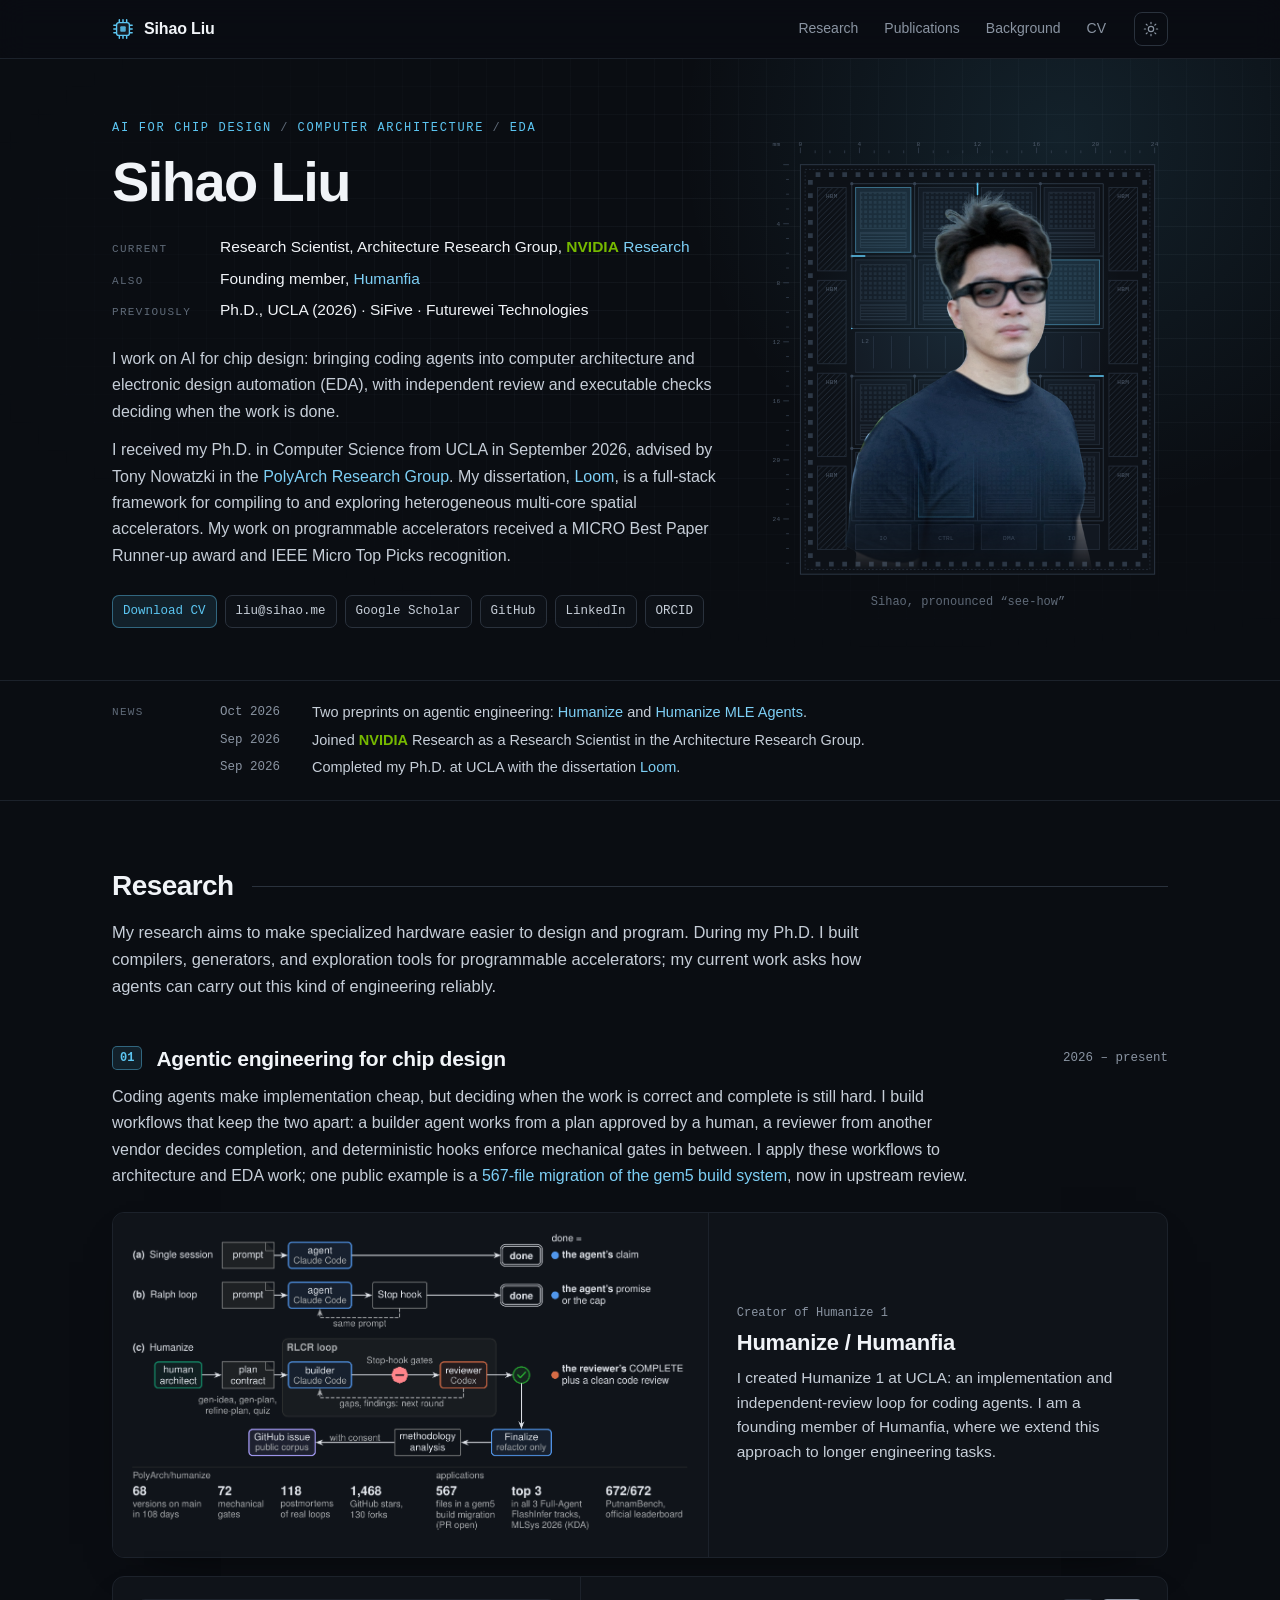
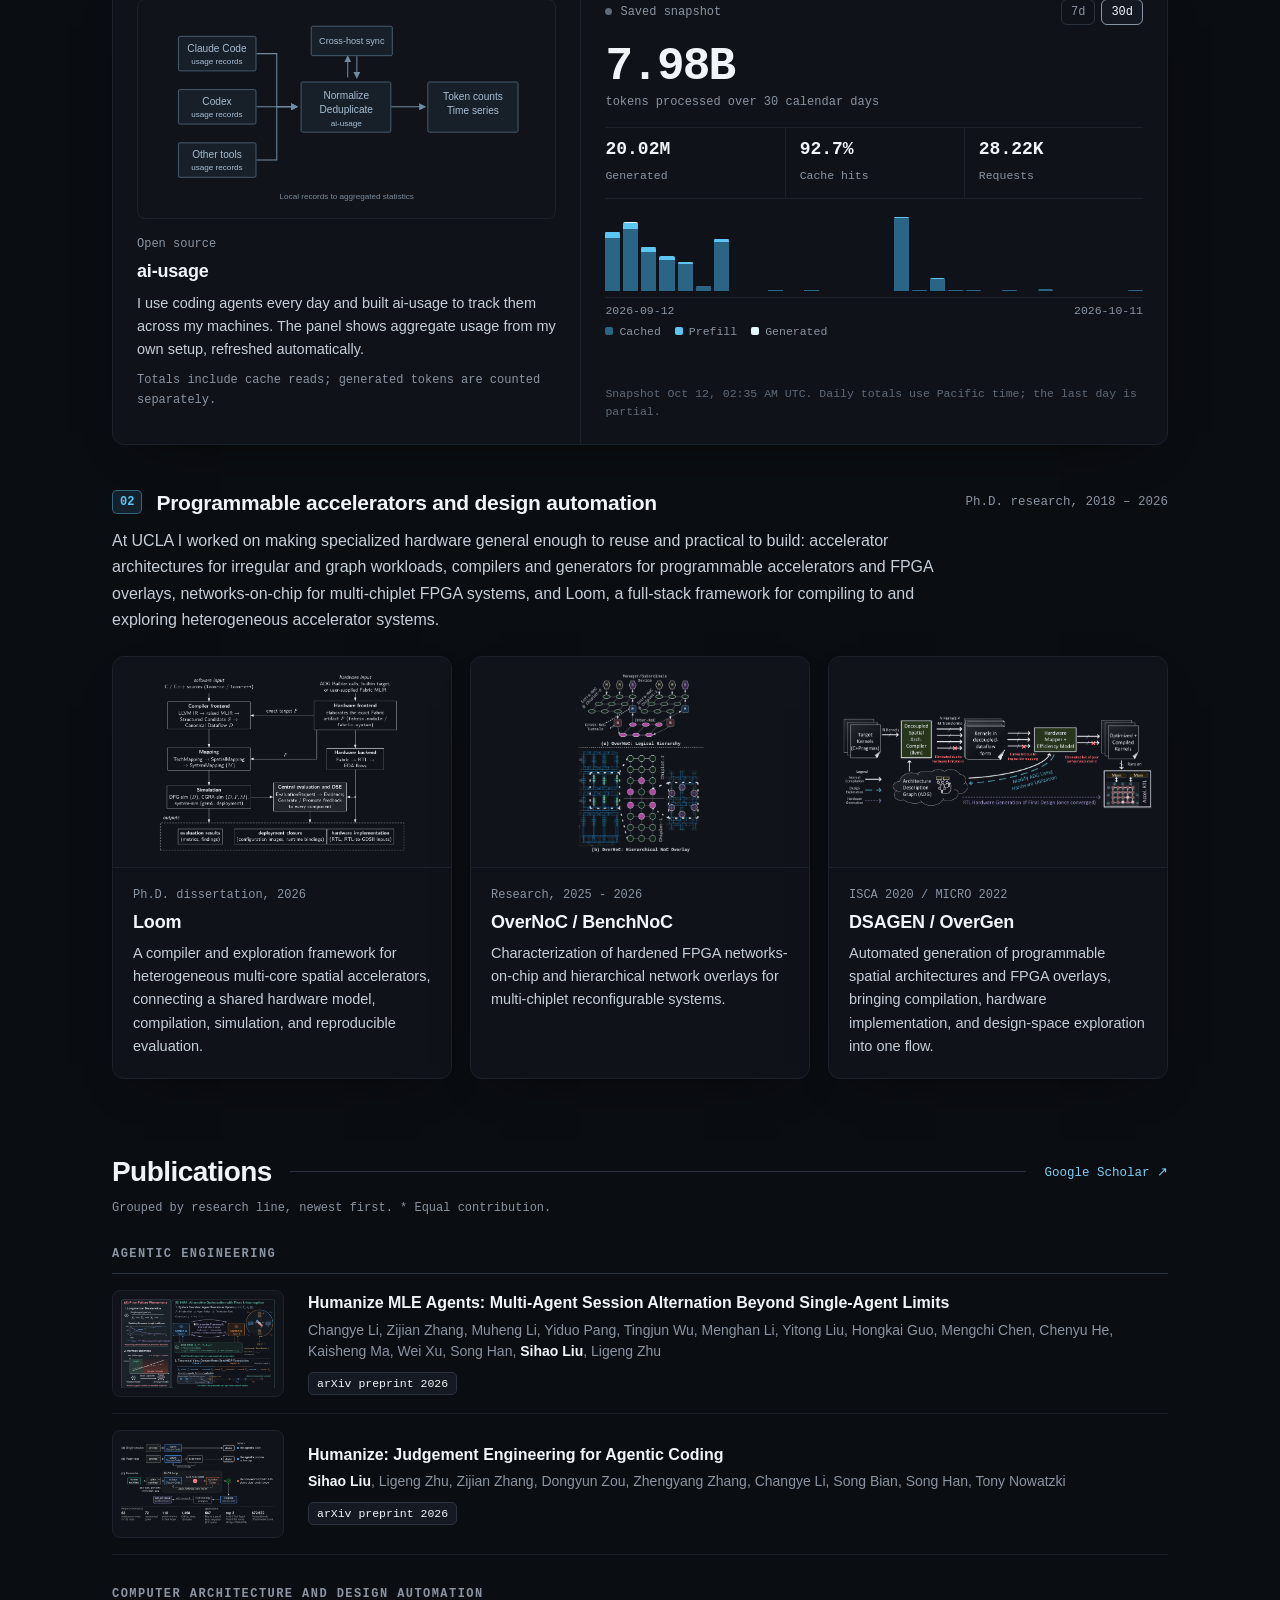
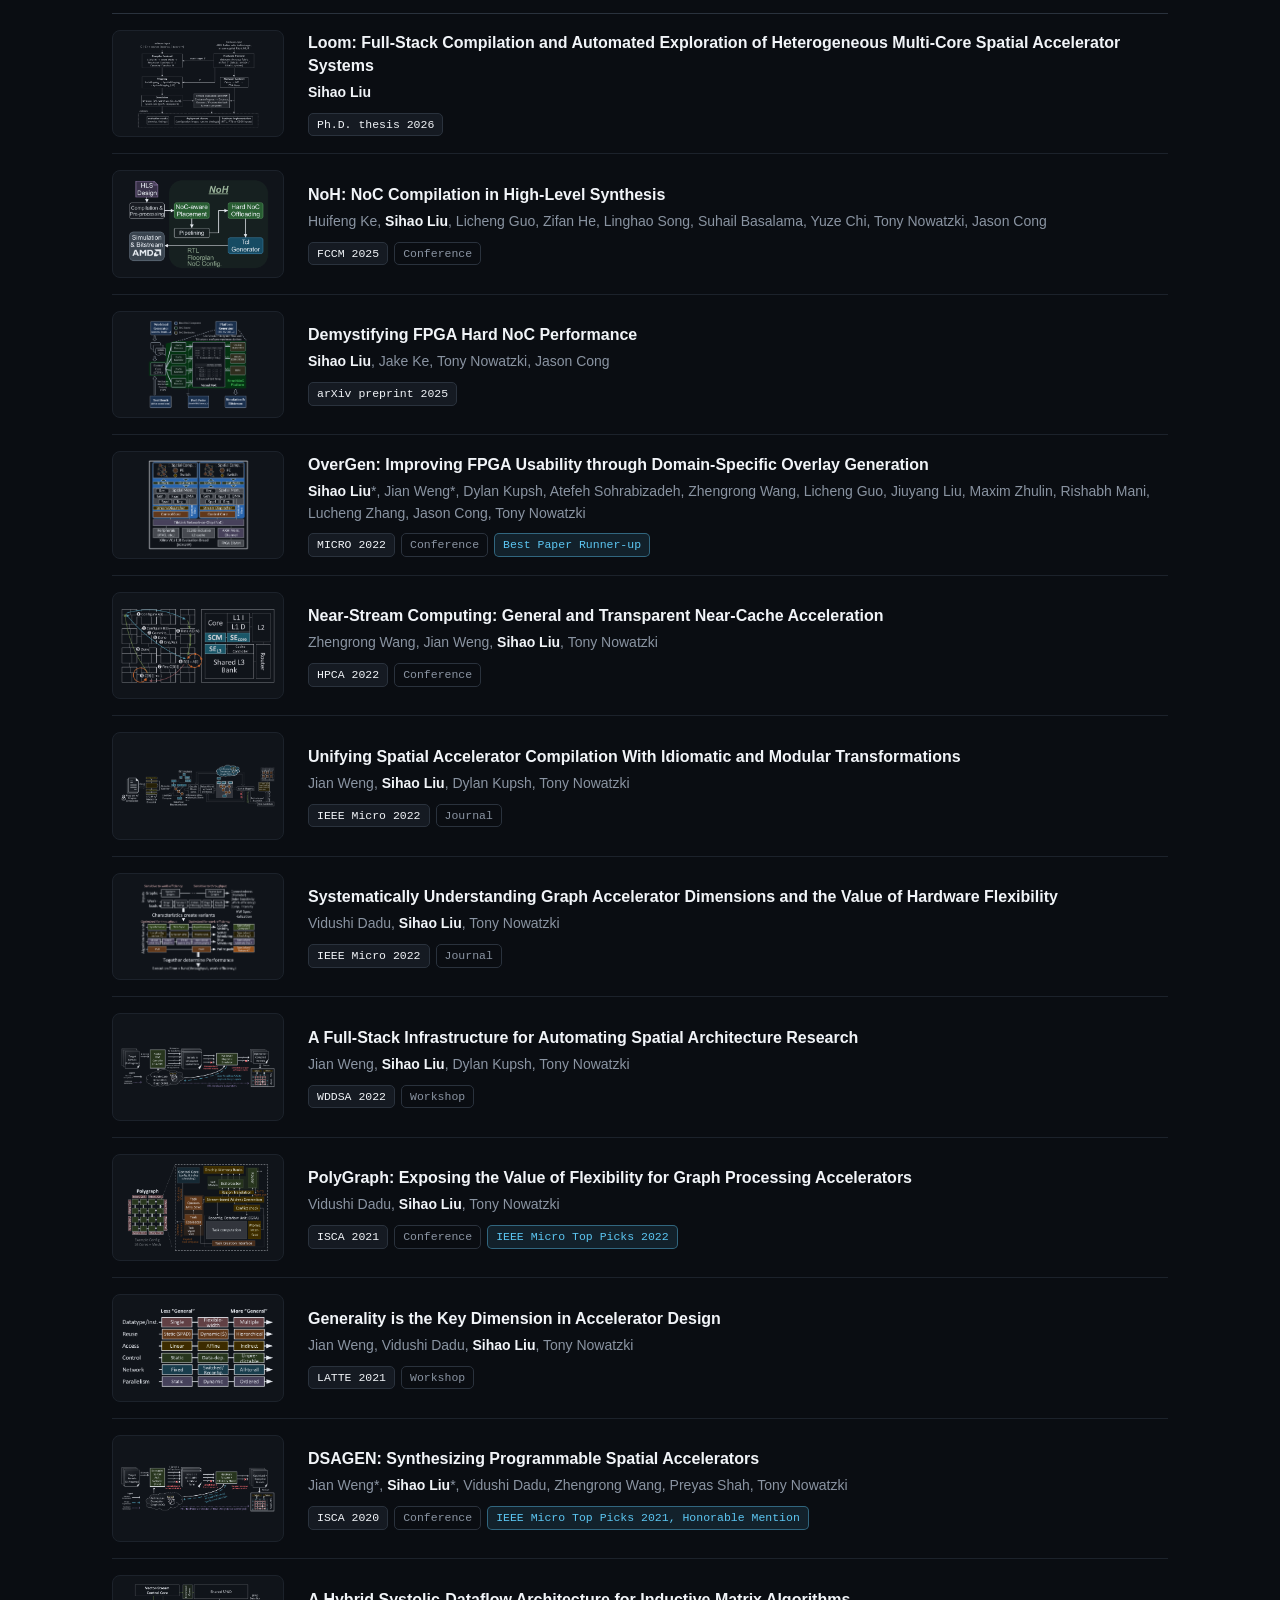
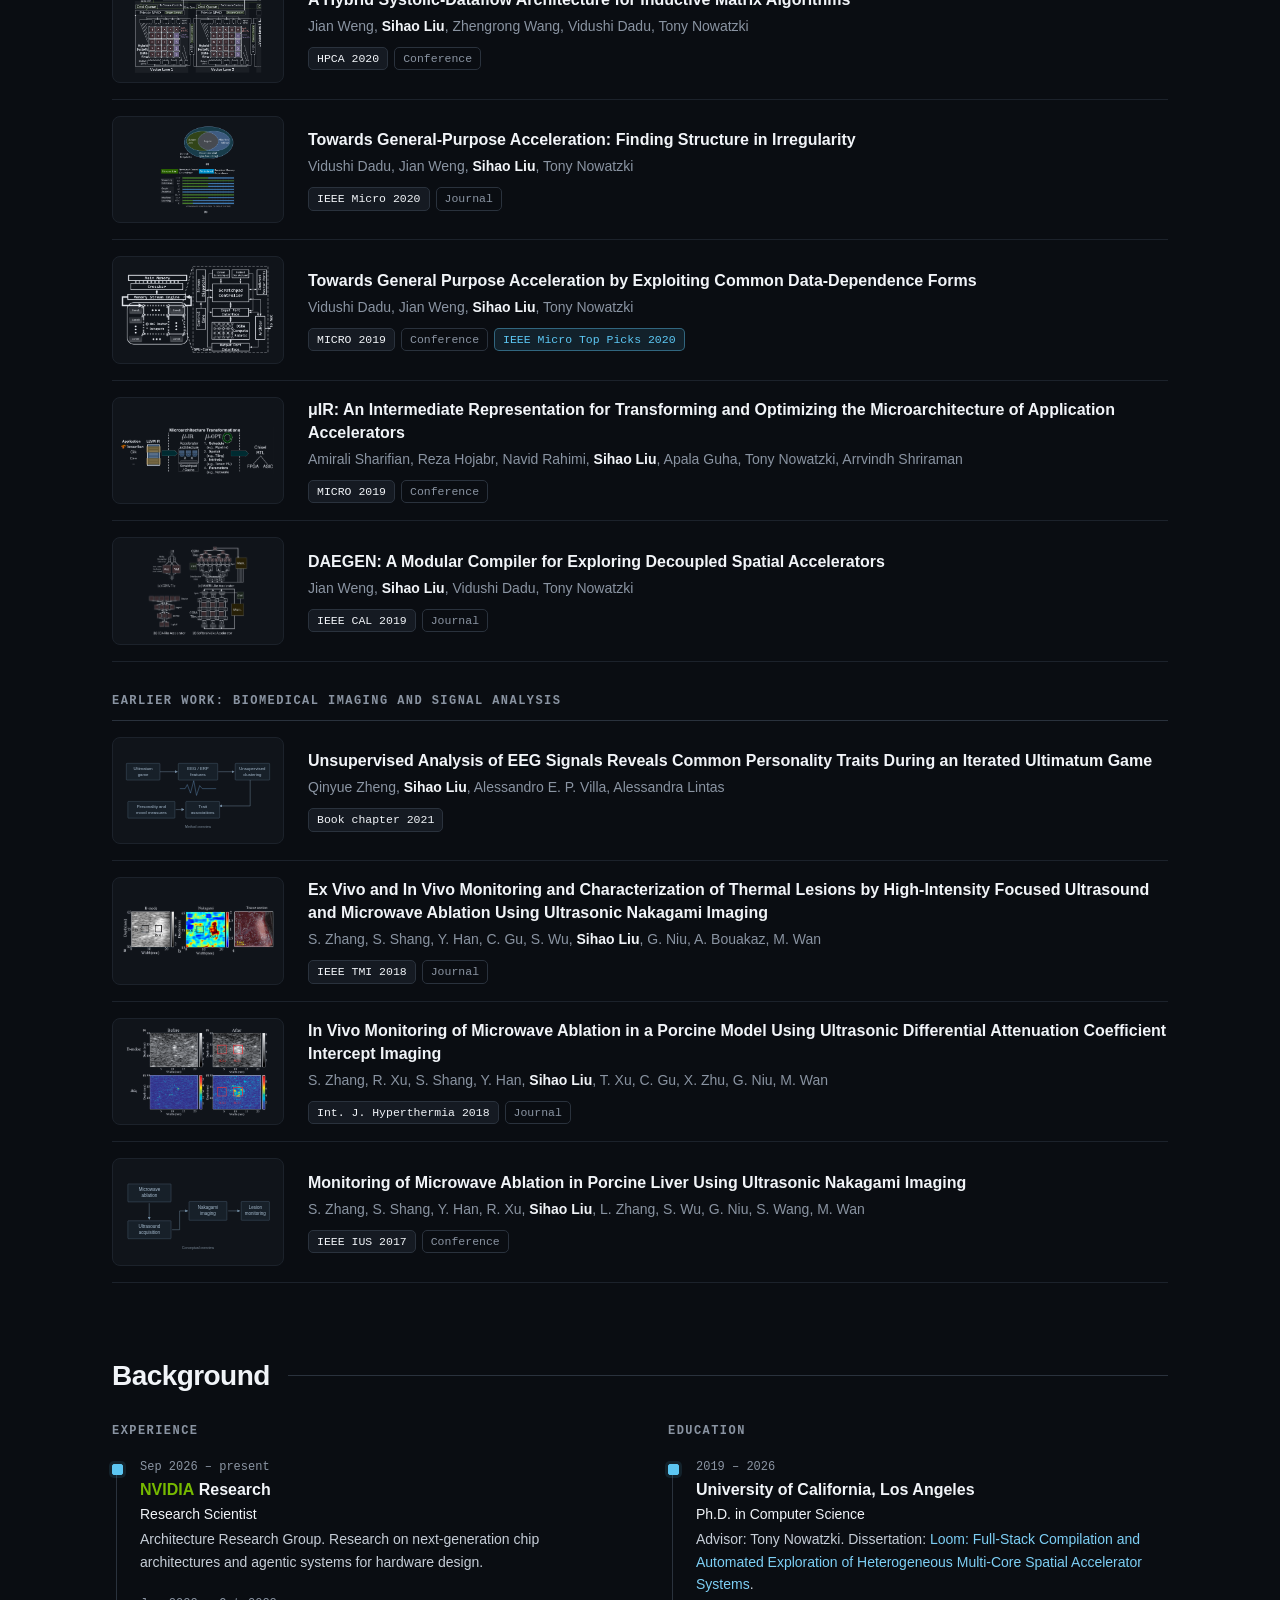
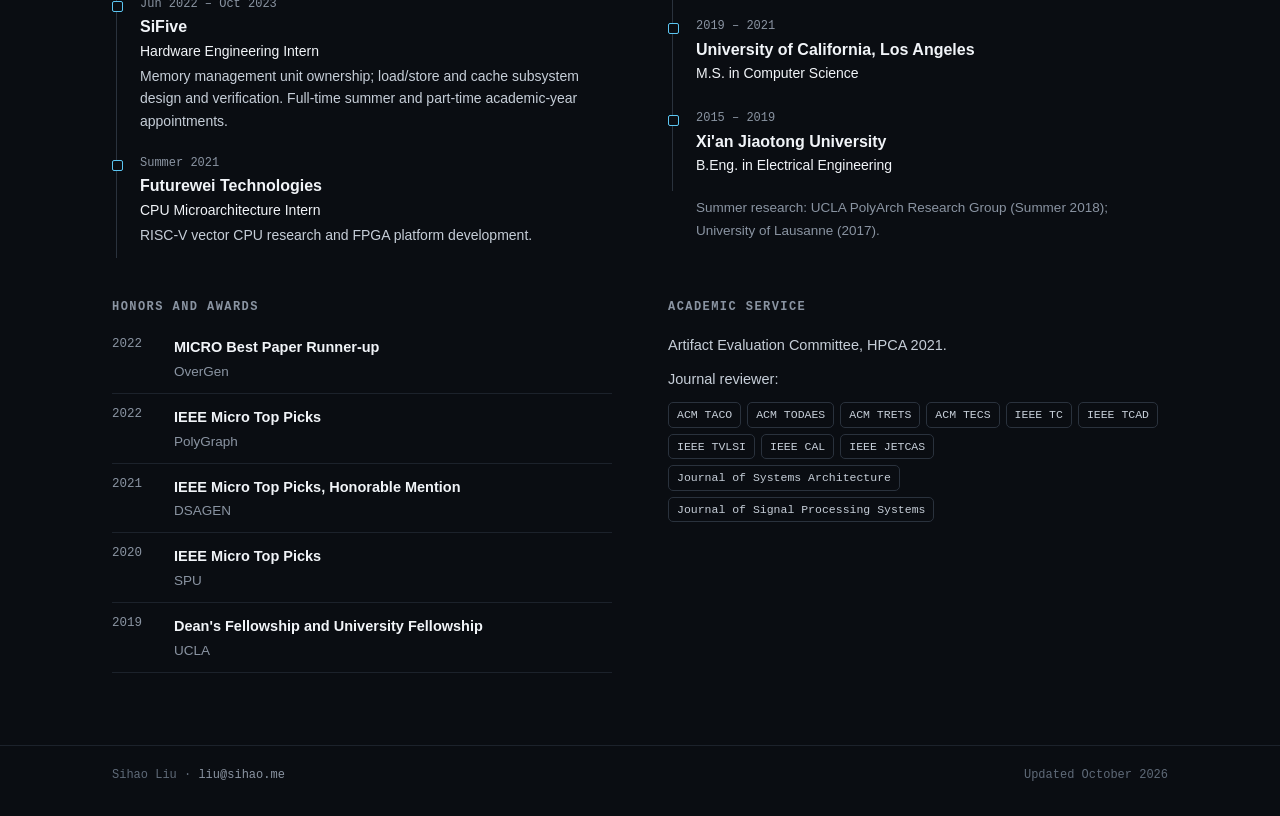
==== commit 49540ef3: "Publish homepage 233021659cb96dfb2c4bb01337683e0ac716df53" ====
--- a/index.html
+++ b/index.html
@@ -3,8 +3,8 @@
 <head>
   <meta charset="utf-8">
   <meta name="viewport" content="width=device-width, initial-scale=1">
-  <title>Sihao Liu | NVIDIA Research</title>
-  <meta name="description" content="Sihao Liu, Research Scientist at NVIDIA Research. Computer architecture, programmable accelerators, agentic chip design and EDA. Creator of Humanize 1. UCLA Ph.D., 2026.">
+  <title>Sihao Liu | AI for Chip Design | NVIDIA Research</title>
+  <meta name="description" content="Sihao Liu is a Research Scientist at NVIDIA Research working on AI for chip design: coding agents for computer architecture and EDA. Founding member of Humanfia. Ph.D., UCLA.">
   <meta name="color-scheme" content="dark light">
   <link rel="canonical" href="https://sihao.me/">
   <link rel="icon" href="assets/favicon.svg" type="image/svg+xml">
@@ -17,10 +17,10 @@
 <body>
 <svg class="figure-filters" aria-hidden="true" xmlns="http://www.w3.org/2000/svg">
   <defs>
-    <!-- Reverse paper/ink luminance while retaining chromatic differences in sRGB.
-         White maps to the figure surface; black maps to readable off-white ink. -->
+    <!-- Reverse paper/ink luminance while retaining chromatic differences in sRGB:
+         out = ink + 0.84 * (rgb - 2 * luma). White maps to --figure-paper; black maps to off-white ink. -->
     <filter id="dark-figure-ink" color-interpolation-filters="sRGB">
-      <feColorMatrix type="matrix" values=".454 -1.130 -.114 0 .915 -.336 -.340 -.114 0 .927 -.336 -1.130 .676 0 .947 0 0 0 1 0"/>
+      <feColorMatrix type="matrix" values=".483 -1.202 -.121 0 .903 -.357 -.362 -.121 0 .918 -.357 -1.202 .719 0 .942 0 0 0 1 0"/>
     </filter>
   </defs>
 </svg>
@@ -29,49 +29,100 @@
   <figure class="work-figure figure-enlarged"></figure>
 </dialog>
 <a class="skip-link" href="#main">Skip to content</a>
-<div class="page">
-  <header class="site-header">
+<header class="site-header">
+  <div class="header-inner">
+    <a class="brand" href="#top" aria-label="Sihao Liu, top of page"><svg viewBox="0 0 24 24" aria-hidden="true"><path class="brand-pins" d="M8 2v3M12 2v3M16 2v3M8 19v3M12 19v3M16 19v3M2 8h3M2 12h3M2 16h3M19 8h3M19 12h3M19 16h3"/><rect class="brand-die" x="5" y="5" width="14" height="14" rx="2.5"/><rect class="brand-core" x="9" y="9" width="6" height="6" rx="1"/></svg><span>Sihao Liu</span></a>
     <nav aria-label="Main navigation">
-      <a href="#main">About</a><a href="#research">Research</a><a href="#publications">Publications</a><a href="#background">Background</a>
+      <a href="#research">Research</a><a href="#publications">Publications</a><a href="#background">Background</a><a href="documents/public/Sihao-Liu-CV.pdf" download="Sihao-Liu-CV.pdf">CV</a>
     </nav>
-    <button id="theme-toggle" type="button" hidden>Light mode</button>
-  </header>
-  <main id="main">
-    <section class="about" aria-labelledby="name">
-      <div>
+    <button id="theme-toggle" type="button" hidden><svg class="icon-sun" viewBox="0 0 24 24" aria-hidden="true"><circle cx="12" cy="12" r="4"/><path d="M12 2v2M12 20v2M4.9 4.9l1.4 1.4M17.7 17.7l1.4 1.4M2 12h2M20 12h2M4.9 19.1l1.4-1.4M17.7 6.3l1.4-1.4"/></svg><svg class="icon-moon" viewBox="0 0 24 24" aria-hidden="true"><path d="M20.5 14.2A8.5 8.5 0 0 1 9.8 3.5a8.5 8.5 0 1 0 10.7 10.7z"/></svg></button>
+  </div>
+</header>
+<main id="main">
+  <section class="hero" id="top" aria-labelledby="name">
+    <div class="hero-inner">
+      <div class="hero-copy">
+        <p class="eyebrow">AI for chip design<span>/</span>Computer architecture<span>/</span>EDA</p>
         <h1 id="name">Sihao Liu</h1>
-        <p class="affiliation">Research Scientist, Architecture Research Group<br><a href="https://research.nvidia.com/person/sihao-liu" aria-label="Sihao Liu at NVIDIA Research"><span class="nvidia-word">NVIDIA</span> Research</a></p>
-        <p>My research is in computer architecture, programmable accelerators, and agentic tools for chip design and electronic design automation (EDA).</p>
-        <p>I received my Ph.D. in Computer Science from UCLA in September 2026, advised by Tony Nowatzki in the <a href="https://polyarch.cs.ucla.edu/">PolyArch Research Group</a>. My dissertation is on full-stack compilation and exploration of programmable accelerator systems.</p>
-        <p>I created <a href="https://github.com/PolyArch/humanize">Humanize 1</a> at UCLA and am part of <a href="https://humanfia.ai/team/">Humanfia</a>. My current work brings coding agents into architecture and EDA, with independent review and executable checks.</p>
-        <div class="profile-links"><a href="mailto:liu@sihao.me">liu@sihao.me</a><a href="https://scholar.google.com/citations?user=0rzPGiYAAAAJ">Google Scholar</a><a href="https://github.com/SihaoLiu">GitHub</a><a href="https://www.linkedin.com/in/sihao-liu">LinkedIn</a><a href="https://orcid.org/0000-0003-0937-2460">ORCID</a><a class="cv-link" href="documents/public/Sihao-Liu-CV.pdf" download="Sihao-Liu-CV.pdf">CV <span>PDF</span></a></div>
+        <dl class="roles">
+          <div><dt>Current</dt><dd>Research Scientist, Architecture Research Group, <a href="https://research.nvidia.com/person/sihao-liu"><span class="nvidia-word">NVIDIA</span> Research</a></dd></div>
+          <div><dt>Also</dt><dd>Founding member, <a href="https://humanfia.ai/about/">Humanfia</a></dd></div>
+          <div><dt>Previously</dt><dd>Ph.D., UCLA (2026) &middot; SiFive &middot; Futurewei Technologies</dd></div>
+        </dl>
+        <p>I work on AI for chip design: bringing coding agents into computer architecture and electronic design automation (EDA), with independent review and executable checks deciding when the work is done.</p>
+        <p>I received my Ph.D. in Computer Science from UCLA in September 2026, advised by Tony Nowatzki in the <a href="https://polyarch.cs.ucla.edu/">PolyArch Research Group</a>. My dissertation, <a href="#pub-loom">Loom</a>, is a full-stack framework for compiling to and exploring heterogeneous multi-core spatial accelerators. My work on programmable accelerators received a MICRO Best Paper Runner-up award and IEEE Micro Top Picks recognition.</p>
+        <div class="hero-links"><a class="cv-link" href="documents/public/Sihao-Liu-CV.pdf" download="Sihao-Liu-CV.pdf">Download CV</a><a href="mailto:liu@sihao.me">liu@sihao.me</a><a href="https://scholar.google.com/citations?user=0rzPGiYAAAAJ">Google Scholar</a><a href="https://github.com/SihaoLiu">GitHub</a><a href="https://www.linkedin.com/in/sihao-liu">LinkedIn</a><a href="https://orcid.org/0000-0003-0937-2460">ORCID</a></div>
       </div>
-      <figure class="portrait"><div class="portrait-cutout"><img src="assets/portrait-680.webp" srcset="assets/portrait-340.webp 340w, assets/portrait-680.webp 680w, assets/portrait-1020.webp 1020w" sizes="(max-width: 650px) 179px, 340px" alt="Sihao Liu" width="1020" height="1020" fetchpriority="high" decoding="async"></div><figcaption>Sihao: pronounced "see-how".</figcaption></figure>
-    </section>
-    <div class="news"><strong>Recent</strong><p><span>Sep 2026</span> Joined <span class="nvidia-word">NVIDIA</span> Research and completed my Ph.D. at UCLA.</p></div>
-    <section id="research" aria-labelledby="research-heading">
-      <h2 id="research-heading">Research and open source</h2>
-      <p>I am interested in making specialized hardware easier to design and program. My work ranges from accelerator microarchitecture and on-chip networks to compilers, architecture exploration, and agent-assisted engineering.</p>
-      <div class="research-list"><article class="project"><figure class="work-figure"><a href="assets/work/loom.png" target="_blank" rel="noopener noreferrer" title="Figure 3.1" aria-label="Enlarge figure: loom"><svg viewBox="0 0 843 613" role="img" aria-label="Loom full-stack architecture linking compiler and hardware frontends, mapping, simulation, hardware generation, and shared evaluation."><g class="figure-ink"><image href="assets/work/loom.png" width="843" height="613"/></g></svg></a></figure><div><h3><a href="https://escholarship.org/uc/item/84k2g515">Loom</a></h3><p>A compiler and exploration framework for heterogeneous multi-core spatial accelerators, connecting a shared hardware model, compilation, simulation, and reproducible evaluation.</p><p class="project-period">Ph.D. dissertation, 2026</p></div></article><article class="project"><figure class="work-figure"><a href="assets/work/humanize.svg" target="_blank" rel="noopener noreferrer" title="RLCR workflow" aria-label="Enlarge figure: humanize"><svg viewBox="0 0 750.0 370.0" role="img" aria-label="Humanize workflow: plan, Claude implementation, independent Codex review, and revision loops."><g class="figure-ink"><image href="assets/work/humanize.svg" width="750.0" height="370.0"/></g></svg></a></figure><div><h3><a href="https://humanfia.ai/team/">Humanize / Humanfia</a></h3><p>I created Humanize 1 at UCLA: an implementation and independent-review loop for coding agents. I contribute to Humanfia, where we extend this approach to longer engineering tasks.</p><p class="project-period">Creator of Humanize 1</p></div></article><article class="project"><figure class="work-figure"><a href="assets/work/overnoc.png" target="_blank" rel="noopener noreferrer" title="Dissertation Figure 6.12, logical hierarchy and overlay" aria-label="Enlarge figure: overnoc"><svg viewBox="0 0 712 995" role="img" aria-label="OverNoC logical hierarchy and a hierarchical NoC overlay spanning multiple FPGA chiplets."><g class="figure-ink"><image href="assets/work/overnoc.png" width="712" height="995"/></g></svg></a></figure><div><h3><a href="https://arxiv.org/abs/2503.10861">OverNoC / BenchNoC</a></h3><p>Characterization of hardened FPGA networks-on-chip and hierarchical network overlays for multi-chiplet reconfigurable systems.</p><p class="project-period">Research, 2025 - 2026</p></div></article><article class="project"><figure class="work-figure"><a href="assets/work/dsagen.png" target="_blank" rel="noopener noreferrer" title="Figure 1" aria-label="Enlarge figure: dsagen"><svg viewBox="0 0 961 286" role="img" aria-label="DSAGEN flow from target kernels through a decoupled spatial compiler and hardware mapper, with an architecture description graph guiding exploration and RTL generation."><g class="figure-ink"><image href="assets/work/dsagen.png" width="961" height="286"/></g></svg></a></figure><div><h3><a href="https://github.com/PolyArch/dsa-framework">DSAGEN / OverGen</a></h3><p>Automated generation of programmable spatial architectures and FPGA overlays, bringing compilation, hardware implementation, and design-space exploration into one flow.</p><p class="project-period">ISCA 2020 / MICRO 2022</p></div></article></div>
-      <div class="usage-section" id="agents">
-        <div class="usage-intro"><figure class="work-figure"><a href="assets/work/ai-usage.svg" target="_blank" rel="noopener noreferrer" title="Data flow (original illustration)" aria-label="Enlarge figure: ai-usage"><svg viewBox="0 0 720.0 400.0" role="img" aria-label="AI Usage data flow from coding-tool records through normalization, cross-host synchronization, and deduplication to aggregate statistics."><g class="figure-ink"><image href="assets/work/ai-usage.svg" width="720.0" height="400.0"/></g></svg></a></figure><h3>ai-usage</h3><p>I use coding agents daily and built <a href="https://github.com/SihaoLiu/ai-usage">ai-usage</a> to track them across my machines. Here is the aggregate usage from my own setup.</p><p><a href="https://github.com/PolyArch/humanize">Humanize 1</a> / <a href="https://humanfia.ai/projects/humanize">Humanize 2</a> / <a href="https://humanfia.ai/">Humanfia</a></p><p class="usage-note">Totals include cache reads. Generated tokens are shown separately.</p></div>
-        <div class="usage-panel" id="usage-panel"><span class="usage-status" id="usage-status">Personal usage snapshot</span><div id="usage-content"><p class="usage-empty">Loading usage summary.</p></div><noscript><p>Enable JavaScript to view the usage chart.</p></noscript></div>
+      <figure class="hero-visual">
+        <div class="hero-stage">
+          <!-- Decorative die floorplan (original illustration); inlined into index.html by scripts/build.py and themed by stylesheet.css. Not a real chip layout. -->
+<svg class="floorplan" viewBox="0 0 420 470" aria-hidden="true" focusable="false" xmlns="http://www.w3.org/2000/svg"><defs><pattern id="fp-array" width="5" height="5" patternUnits="userSpaceOnUse"><rect class="fp-pe-cell" x="1" y="1" width="3" height="3"/></pattern><pattern id="fp-bits" width="4" height="3" patternUnits="userSpaceOnUse"><path class="fp-bit-line" d="M0 1.5h4"/></pattern><pattern id="fp-phy" width="6" height="6" patternUnits="userSpaceOnUse"><path class="fp-bit-line" d="M0 6L6 0"/></pattern></defs><text class="fp-text" x="34" y="8" text-anchor="middle">0</text><text class="fp-text" x="96" y="8" text-anchor="middle">4</text><text class="fp-text" x="158" y="8" text-anchor="middle">8</text><text class="fp-text" x="220" y="8" text-anchor="middle">12</text><text class="fp-text" x="282" y="8" text-anchor="middle">16</text><text class="fp-text" x="344" y="8" text-anchor="middle">20</text><text class="fp-text" x="406" y="8" text-anchor="middle">24</text><text class="fp-text" x="13" y="92.4" text-anchor="end">4</text><text class="fp-text" x="13" y="154.4" text-anchor="end">8</text><text class="fp-text" x="13" y="216.4" text-anchor="end">12</text><text class="fp-text" x="13" y="278.4" text-anchor="end">16</text><text class="fp-text" x="13" y="340.4" text-anchor="end">20</text><text class="fp-text" x="13" y="402.4" text-anchor="end">24</text><path class="fp-tick" d="M34 16v-6M49.5 16v-3M65 16v-3M80.5 16v-3M96 16v-6M111.5 16v-3M127 16v-3M142.5 16v-3M158 16v-6M173.5 16v-3M189 16v-3M204.5 16v-3M220 16v-6M235.5 16v-3M251 16v-3M266.5 16v-3M282 16v-6M297.5 16v-3M313 16v-3M328.5 16v-3M344 16v-6M359.5 16v-3M375 16v-3M390.5 16v-3M406 16v-6M22 28h-6M22 43.5h-3M22 59h-3M22 74.5h-3M22 90h-6M22 105.5h-3M22 121h-3M22 136.5h-3M22 152h-6M22 167.5h-3M22 183h-3M22 198.5h-3M22 214h-6M22 229.5h-3M22 245h-3M22 260.5h-3M22 276h-6M22 291.5h-3M22 307h-3M22 322.5h-3M22 338h-6M22 353.5h-3M22 369h-3M22 384.5h-3M22 400h-6M22 415.5h-3M22 431h-3M22 446.5h-3"/><text class="fp-text" x="13" y="8" text-anchor="end">mm</text><rect class="fp-die" x="34" y="28" width="372" height="430"/><rect class="fp-seal" x="39" y="33" width="362" height="420"/><path class="fp-pad" d="M50 36h5v5h-5zM50 445h5v5h-5zM64 36h5v5h-5zM64 445h5v5h-5zM78 36h5v5h-5zM78 445h5v5h-5zM92 36h5v5h-5zM92 445h5v5h-5zM106 36h5v5h-5zM106 445h5v5h-5zM120 36h5v5h-5zM120 445h5v5h-5zM134 36h5v5h-5zM134 445h5v5h-5zM148 36h5v5h-5zM148 445h5v5h-5zM162 36h5v5h-5zM162 445h5v5h-5zM176 36h5v5h-5zM176 445h5v5h-5zM190 36h5v5h-5zM190 445h5v5h-5zM204 36h5v5h-5zM204 445h5v5h-5zM218 36h5v5h-5zM218 445h5v5h-5zM232 36h5v5h-5zM232 445h5v5h-5zM246 36h5v5h-5zM246 445h5v5h-5zM260 36h5v5h-5zM260 445h5v5h-5zM274 36h5v5h-5zM274 445h5v5h-5zM288 36h5v5h-5zM288 445h5v5h-5zM302 36h5v5h-5zM302 445h5v5h-5zM316 36h5v5h-5zM316 445h5v5h-5zM330 36h5v5h-5zM330 445h5v5h-5zM344 36h5v5h-5zM344 445h5v5h-5zM358 36h5v5h-5zM358 445h5v5h-5zM372 36h5v5h-5zM372 445h5v5h-5zM386 36h5v5h-5zM386 445h5v5h-5zM42 44h5v5h-5zM393 44h5v5h-5zM42 58h5v5h-5zM393 58h5v5h-5zM42 72h5v5h-5zM393 72h5v5h-5zM42 86h5v5h-5zM393 86h5v5h-5zM42 100h5v5h-5zM393 100h5v5h-5zM42 114h5v5h-5zM393 114h5v5h-5zM42 128h5v5h-5zM393 128h5v5h-5zM42 142h5v5h-5zM393 142h5v5h-5zM42 156h5v5h-5zM393 156h5v5h-5zM42 170h5v5h-5zM393 170h5v5h-5zM42 184h5v5h-5zM393 184h5v5h-5zM42 198h5v5h-5zM393 198h5v5h-5zM42 212h5v5h-5zM393 212h5v5h-5zM42 226h5v5h-5zM393 226h5v5h-5zM42 240h5v5h-5zM393 240h5v5h-5zM42 254h5v5h-5zM393 254h5v5h-5zM42 268h5v5h-5zM393 268h5v5h-5zM42 282h5v5h-5zM393 282h5v5h-5zM42 296h5v5h-5zM393 296h5v5h-5zM42 310h5v5h-5zM393 310h5v5h-5zM42 324h5v5h-5zM393 324h5v5h-5zM42 338h5v5h-5zM393 338h5v5h-5zM42 352h5v5h-5zM393 352h5v5h-5zM42 366h5v5h-5zM393 366h5v5h-5zM42 380h5v5h-5zM393 380h5v5h-5zM42 394h5v5h-5zM393 394h5v5h-5zM42 408h5v5h-5zM393 408h5v5h-5zM42 422h5v5h-5zM393 422h5v5h-5zM42 436h5v5h-5zM393 436h5v5h-5z"/><rect class="fp-phy" x="52" y="52" width="30" height="87.5" fill="url(#fp-phy)"/><text class="fp-text" x="67" y="63" text-anchor="middle">HBM</text><rect class="fp-phy" x="52" y="149.5" width="30" height="87.5" fill="url(#fp-phy)"/><text class="fp-text" x="67" y="160.5" text-anchor="middle">HBM</text><rect class="fp-phy" x="52" y="247" width="30" height="87.5" fill="url(#fp-phy)"/><text class="fp-text" x="67" y="258" text-anchor="middle">HBM</text><rect class="fp-phy" x="52" y="344.5" width="30" height="87.5" fill="url(#fp-phy)"/><text class="fp-text" x="67" y="355.5" text-anchor="middle">HBM</text><rect class="fp-phy" x="358" y="52" width="30" height="87.5" fill="url(#fp-phy)"/><text class="fp-text" x="373" y="63" text-anchor="middle">HBM</text><rect class="fp-phy" x="358" y="149.5" width="30" height="87.5" fill="url(#fp-phy)"/><text class="fp-text" x="373" y="160.5" text-anchor="middle">HBM</text><rect class="fp-phy" x="358" y="247" width="30" height="87.5" fill="url(#fp-phy)"/><text class="fp-text" x="373" y="258" text-anchor="middle">HBM</text><rect class="fp-phy" x="358" y="344.5" width="30" height="87.5" fill="url(#fp-phy)"/><text class="fp-text" x="373" y="355.5" text-anchor="middle">HBM</text><rect class="fp-tile" x="92" y="52" width="58" height="68"/><rect class="fp-pe" x="97" y="57" width="48" height="38.1" fill="url(#fp-array)"/><rect class="fp-sram" x="97" y="99.1" width="48" height="15.9" fill="url(#fp-bits)"/><rect class="fp-tile" x="158" y="52" width="58" height="68"/><rect class="fp-pe" x="163" y="57" width="48" height="38.1" fill="url(#fp-array)"/><rect class="fp-sram" x="163" y="99.1" width="48" height="15.9" fill="url(#fp-bits)"/><rect class="fp-tile" x="224" y="52" width="58" height="68"/><rect class="fp-pe" x="229" y="57" width="48" height="38.1" fill="url(#fp-array)"/><rect class="fp-sram" x="229" y="99.1" width="48" height="15.9" fill="url(#fp-bits)"/><rect class="fp-tile" x="290" y="52" width="58" height="68"/><rect class="fp-pe" x="295" y="57" width="48" height="38.1" fill="url(#fp-array)"/><rect class="fp-sram" x="295" y="99.1" width="48" height="15.9" fill="url(#fp-bits)"/><rect class="fp-tile" x="92" y="128" width="58" height="68"/><rect class="fp-pe" x="97" y="133" width="48" height="38.1" fill="url(#fp-array)"/><rect class="fp-sram" x="97" y="175.1" width="48" height="15.9" fill="url(#fp-bits)"/><rect class="fp-tile" x="158" y="128" width="58" height="68"/><rect class="fp-pe" x="163" y="133" width="48" height="38.1" fill="url(#fp-array)"/><rect class="fp-sram" x="163" y="175.1" width="48" height="15.9" fill="url(#fp-bits)"/><rect class="fp-tile" x="224" y="128" width="58" height="68"/><rect class="fp-pe" x="229" y="133" width="48" height="38.1" fill="url(#fp-array)"/><rect class="fp-sram" x="229" y="175.1" width="48" height="15.9" fill="url(#fp-bits)"/><rect class="fp-tile" x="290" y="128" width="58" height="68"/><rect class="fp-pe" x="295" y="133" width="48" height="38.1" fill="url(#fp-array)"/><rect class="fp-sram" x="295" y="175.1" width="48" height="15.9" fill="url(#fp-bits)"/><rect class="fp-tile" x="92" y="254" width="58" height="68"/><rect class="fp-pe" x="97" y="259" width="48" height="38.1" fill="url(#fp-array)"/><rect class="fp-sram" x="97" y="301.1" width="48" height="15.9" fill="url(#fp-bits)"/><rect class="fp-tile" x="158" y="254" width="58" height="68"/><rect class="fp-pe" x="163" y="259" width="48" height="38.1" fill="url(#fp-array)"/><rect class="fp-sram" x="163" y="301.1" width="48" height="15.9" fill="url(#fp-bits)"/><rect class="fp-tile" x="224" y="254" width="58" height="68"/><rect class="fp-pe" x="229" y="259" width="48" height="38.1" fill="url(#fp-array)"/><rect class="fp-sram" x="229" y="301.1" width="48" height="15.9" fill="url(#fp-bits)"/><rect class="fp-tile" x="290" y="254" width="58" height="68"/><rect class="fp-pe" x="295" y="259" width="48" height="38.1" fill="url(#fp-array)"/><rect class="fp-sram" x="295" y="301.1" width="48" height="15.9" fill="url(#fp-bits)"/><rect class="fp-tile" x="92" y="330" width="58" height="68"/><rect class="fp-pe" x="97" y="335" width="48" height="38.1" fill="url(#fp-array)"/><rect class="fp-sram" x="97" y="377.1" width="48" height="15.9" fill="url(#fp-bits)"/><rect class="fp-tile" x="158" y="330" width="58" height="68"/><rect class="fp-pe" x="163" y="335" width="48" height="38.1" fill="url(#fp-array)"/><rect class="fp-sram" x="163" y="377.1" width="48" height="15.9" fill="url(#fp-bits)"/><rect class="fp-tile" x="224" y="330" width="58" height="68"/><rect class="fp-pe" x="229" y="335" width="48" height="38.1" fill="url(#fp-array)"/><rect class="fp-sram" x="229" y="377.1" width="48" height="15.9" fill="url(#fp-bits)"/><rect class="fp-tile" x="290" y="330" width="58" height="68"/><rect class="fp-pe" x="295" y="335" width="48" height="38.1" fill="url(#fp-array)"/><rect class="fp-sram" x="295" y="377.1" width="48" height="15.9" fill="url(#fp-bits)"/><path class="fp-noc" d="M88 48H352M88 124H352M88 200H352M88 48V200M154 48V200M220 48V200M286 48V200M352 48V200M88 250H352M88 326H352M88 402H352M88 250V402M154 250V402M220 250V402M286 250V402M352 250V402"/><g class="fp-router"><circle cx="88" cy="48" r="1.7"/><circle cx="154" cy="48" r="1.7"/><circle cx="220" cy="48" r="1.7"/><circle cx="286" cy="48" r="1.7"/><circle cx="88" cy="124" r="1.7"/><circle cx="154" cy="124" r="1.7"/><circle cx="220" cy="124" r="1.7"/><circle cx="286" cy="124" r="1.7"/><circle cx="88" cy="250" r="1.7"/><circle cx="154" cy="250" r="1.7"/><circle cx="220" cy="250" r="1.7"/><circle cx="286" cy="250" r="1.7"/><circle cx="88" cy="326" r="1.7"/><circle cx="154" cy="326" r="1.7"/><circle cx="220" cy="326" r="1.7"/><circle cx="286" cy="326" r="1.7"/></g><rect class="fp-hot" x="92" y="52" width="58" height="68"/><rect class="fp-hot" x="290" y="128" width="58" height="68"/><rect class="fp-hot" x="158" y="330" width="58" height="68"/><rect class="fp-block" x="92" y="204" width="113" height="42"/><path class="fp-bank" d="M110.8 208V242M129.7 208V242M148.5 208V242M167.3 208V242M186.2 208V242"/><text class="fp-text" x="98" y="215" text-anchor="start">L2</text><rect class="fp-block" x="235" y="204" width="113" height="42"/><path class="fp-bank" d="M253.8 208V242M272.7 208V242M291.5 208V242M310.3 208V242M329.2 208V242"/><text class="fp-text" x="241" y="215" text-anchor="start">L2</text><rect class="fp-xbar" x="211" y="204" width="18" height="42"/><text class="fp-text" transform="translate(222.4 225) rotate(-90)" text-anchor="middle">XBAR</text><rect class="fp-block" x="92" y="406" width="58" height="26"/><text class="fp-text" x="121" y="422" text-anchor="middle">IO</text><rect class="fp-block" x="158" y="406" width="58" height="26"/><text class="fp-text" x="187" y="422" text-anchor="middle">CTRL</text><rect class="fp-block" x="224" y="406" width="58" height="26"/><text class="fp-text" x="253" y="422" text-anchor="middle">DMA</text><rect class="fp-block" x="290" y="406" width="58" height="26"/><text class="fp-text" x="319" y="422" text-anchor="middle">IO</text><g class="fp-flows"><path pathLength="100" d="M88 124H286V200H352"/><path pathLength="100" d="M352 250H154V402"/><path pathLength="100" d="M220 48V200H88"/></g></svg>
+          <img src="assets/portrait-680.webp" srcset="assets/portrait-340.webp 340w, assets/portrait-680.webp 680w, assets/portrait-1020.webp 1020w" sizes="(max-width: 760px) 300px, 400px" alt="Sihao Liu" width="1020" height="1020" fetchpriority="high" decoding="async">
+        </div>
+        <figcaption>Sihao, pronounced &ldquo;see-how&rdquo;</figcaption>
+      </figure>
+    </div>
+  </section>
+  <section class="news" aria-labelledby="news-heading">
+    <div class="news-inner">
+      <h2 id="news-heading">News</h2>
+      <ul>
+        <li><time datetime="2026-10">Oct 2026</time><span>Two preprints on agentic engineering: <a href="#pub-humanize-preprint">Humanize</a> and <a href="#pub-humanize-mle">Humanize MLE Agents</a>.</span></li>
+        <li><time datetime="2026-09">Sep 2026</time><span>Joined <span class="nvidia-word">NVIDIA</span> Research as a Research Scientist in the Architecture Research Group.</span></li>
+        <li><time datetime="2026-09">Sep 2026</time><span>Completed my Ph.D. at UCLA with the dissertation <a href="#pub-loom">Loom</a>.</span></li>
+      </ul>
+    </div>
+  </section>
+  <section class="section" id="research" aria-labelledby="research-heading">
+    <div class="section-head"><h2 id="research-heading">Research</h2></div>
+    <p class="section-lede">My research aims to make specialized hardware easier to design and program. During my Ph.D. I built compilers, generators, and exploration tools for programmable accelerators; my current work asks how agents can carry out this kind of engineering reliably.</p>
+    <div class="thread" id="thread-agents">
+      <div class="thread-head"><span class="thread-index">01</span><h3>Agentic engineering for chip design</h3><span class="thread-period">2026 &ndash; present</span></div>
+      <p class="thread-summary">Coding agents make implementation cheap, but deciding when the work is correct and complete is still hard. I build workflows that keep the two apart: a builder agent works from a plan approved by a human, a reviewer from another vendor decides completion, and deterministic hooks enforce mechanical gates in between. I apply these workflows to architecture and EDA work; one public example is a <a href="https://github.com/gem5/gem5/pull/2969">567-file migration of the gem5 build system</a>, now in upstream review.</p>
+      <div class="thread-agents"><article class="card" id="project-humanize"><figure class="work-figure"><a href="assets/work/humanize-preprint.png" target="_blank" rel="noopener noreferrer" title="Figure 1" aria-label="Enlarge figure: humanize-preprint"><svg viewBox="0 0 1191 657" role="img" aria-label="Humanize compares single-session and Ralph loops with a plan contract, builder, independent reviewer, mechanical gates, and a learning loop."><g class="figure-ink"><image href="assets/work/humanize-preprint.png" width="1191" height="657"/></g></svg></a></figure><div class="card-body"><p class="card-meta">Creator of Humanize 1</p><h4><a href="https://humanfia.ai/about/">Humanize / Humanfia</a></h4><p>I created Humanize 1 at UCLA: an implementation and independent-review loop for coding agents. I am a founding member of Humanfia, where we extend this approach to longer engineering tasks.</p></div></article>
+        <article class="card usage-card" id="ai-usage">
+          <div class="usage-copy">
+            <figure class="work-figure"><a href="assets/work/ai-usage.svg" target="_blank" rel="noopener noreferrer" title="Data flow (original illustration)" aria-label="Enlarge figure: ai-usage"><svg viewBox="0 0 720.0 400.0" role="img" aria-label="AI Usage data flow from coding-tool records through normalization, cross-host synchronization, and deduplication to aggregate statistics."><g class="figure-ink"><image href="assets/work/ai-usage.svg" width="720.0" height="400.0"/></g></svg></a></figure>
+            <p class="card-meta">Open source</p>
+            <h4><a href="https://github.com/SihaoLiu/ai-usage">ai-usage</a></h4>
+            <p>I use coding agents every day and built ai-usage to track them across my machines. The panel shows aggregate usage from my own setup, refreshed automatically.</p>
+            <p class="usage-note">Totals include cache reads; generated tokens are counted separately.</p>
+          </div>
+          <div class="usage-panel" id="usage-panel">
+            <div class="usage-head"><span class="usage-status" id="usage-status">Personal usage snapshot</span><div class="usage-controls" id="usage-controls" role="group" aria-label="Usage time window"></div></div>
+            <div id="usage-content"><p class="usage-empty">Loading usage summary.</p></div>
+            <noscript><p class="usage-empty">Enable JavaScript to view the usage chart.</p></noscript>
+          </div>
+        </article>
       </div>
-    </section>
-    <section id="publications" aria-labelledby="publications-heading">
-      <div class="section-title"><h2 id="publications-heading">Publications</h2><a href="https://scholar.google.com/citations?user=0rzPGiYAAAAJ">Google Scholar</a></div>
-      <p class="publication-note">* Equal contribution.</p>
-      <h3 class="pub-group">Conference papers</h3><div class="publication-list"><article class="publication" id="pub-noh"><figure class="work-figure"><a href="assets/work/noh.png" target="_blank" rel="noopener noreferrer" title="Figure 3" aria-label="Enlarge figure: noh"><svg viewBox="0 0 961 607" role="img" aria-label="NoH compilation flow connecting HLS preprocessing to NoC-aware placement, pipelining, hard NoC offloading, Tcl generation, and simulation or bitstream generation."><g class="figure-ink"><image href="assets/work/noh.png" width="961" height="607"/></g></svg></a></figure><div class="publication-copy"><h3><a href="https://suhailb.github.io/uploads/papers/noh.pdf">NoH: NoC Compilation in High-Level Synthesis</a></h3><p class="authors">Huifeng Ke, <strong>Sihao Liu</strong>, Licheng Guo, Zifan He, Linghao Song, Suhail Basalama, Yuze Chi, Tony Nowatzki, Jason Cong</p><p class="pub-venue">FCCM 2025</p></div></article><article class="publication" id="pub-overgen"><figure class="work-figure"><a href="assets/work/overgen.png" target="_blank" rel="noopener noreferrer" title="Figure 8" aria-label="Enlarge figure: overgen"><svg viewBox="0 0 961 854" role="img" aria-label="OverGen dual-tile FPGA overlay with spatial compute and memory blocks, stream dispatchers, control cores, and a shared TileLink network."><g class="figure-ink"><image href="assets/work/overgen.png" width="961" height="854"/></g></svg></a></figure><div class="publication-copy"><h3><a href="https://polyarch.cs.ucla.edu/papers/micro2022-overgen.pdf">OverGen: Improving FPGA Usability through Domain-Specific Overlay Generation</a></h3><p class="authors"><strong>Sihao Liu</strong>*, Jian Weng*, Dylan Kupsh, Atefeh Sohrabizadeh, Zhengrong Wang, Licheng Guo, Jiuyang Liu, Maxim Zhulin, Rishabh Mani, Lucheng Zhang, Jason Cong, Tony Nowatzki</p><p class="pub-venue">MICRO 2022</p><p class="recognition">Best Paper Runner-up</p></div></article><article class="publication" id="pub-nearstream"><figure class="work-figure"><a href="assets/work/nearstream.png" target="_blank" rel="noopener noreferrer" title="Figure 5" aria-label="Enlarge figure: nearstream"><svg viewBox="0 0 961 467" role="img" aria-label="Near-Stream Computing overview showing stream coordination across cache tiles and a tile with core and L3 stream engines beside a shared L3 bank."><g class="figure-ink"><image href="assets/work/nearstream.png" width="961" height="467"/></g></svg></a></figure><div class="publication-copy"><h3><a href="https://polyarch.cs.ucla.edu/papers/hpca2022-near-stream-computing.pdf">Near-Stream Computing: General and Transparent Near-Cache Acceleration</a></h3><p class="authors">Zhengrong Wang, Jian Weng, <strong>Sihao Liu</strong>, Tony Nowatzki</p><p class="pub-venue">HPCA 2022</p></div></article><article class="publication" id="pub-polygraph"><figure class="work-figure"><a href="assets/work/polygraph.png" target="_blank" rel="noopener noreferrer" title="Figure 11" aria-label="Enlarge figure: polygraph"><svg viewBox="0 0 961 607" role="img" aria-label="PolyGraph multicore mesh and a core containing task queues, a task coalescer, stream address generation, on-chip memory banks, and a reconfigurable dataflow unit."><g class="figure-ink"><image href="assets/work/polygraph.png" width="961" height="607"/></g></svg></a></figure><div class="publication-copy"><h3><a href="https://polyarch.cs.ucla.edu/papers/isca2021-polygraph.pdf">PolyGraph: Exposing the Value of Flexibility for Graph Processing Accelerators</a></h3><p class="authors">Vidushi Dadu, <strong>Sihao Liu</strong>, Tony Nowatzki</p><p class="pub-venue">ISCA 2021</p><p class="recognition">IEEE Micro Top Picks 2022</p></div></article><article class="publication" id="pub-dsagen"><figure class="work-figure"><a href="assets/work/dsagen.png" target="_blank" rel="noopener noreferrer" title="Figure 1" aria-label="Enlarge figure: dsagen"><svg viewBox="0 0 961 286" role="img" aria-label="DSAGEN flow from target kernels through a decoupled spatial compiler and hardware mapper, with an architecture description graph guiding exploration and RTL generation."><g class="figure-ink"><image href="assets/work/dsagen.png" width="961" height="286"/></g></svg></a></figure><div class="publication-copy"><h3><a href="https://polyarch.cs.ucla.edu/papers/isca2020-daegen.pdf">DSAGEN: Synthesizing Programmable Spatial Accelerators</a></h3><p class="authors">Jian Weng*, <strong>Sihao Liu</strong>*, Vidushi Dadu, Zhengrong Wang, Preyas Shah, Tony Nowatzki</p><p class="pub-venue">ISCA 2020</p><p class="recognition">IEEE Micro Top Picks 2021, Honorable Mention</p></div></article><article class="publication" id="pub-revel"><figure class="work-figure"><a href="assets/work/revel.png" target="_blank" rel="noopener noreferrer" title="Figure 14" aria-label="Enlarge figure: revel"><svg viewBox="0 0 961 674" role="img" aria-label="REVEL architecture with a vector-stream control core, shared scratchpad, command queues, and vector lanes containing private scratchpads and hybrid systolic-dataflow fabrics."><g class="figure-ink"><image href="assets/work/revel.png" width="961" height="674"/></g></svg></a></figure><div class="publication-copy"><h3><a href="https://polyarch.cs.ucla.edu/papers/hpca2020-revel.pdf">A Hybrid Systolic-Dataflow Architecture for Inductive Matrix Algorithms</a></h3><p class="authors">Jian Weng, <strong>Sihao Liu</strong>, Zhengrong Wang, Vidushi Dadu, Tony Nowatzki</p><p class="pub-venue">HPCA 2020</p></div></article><article class="publication" id="pub-spu"><figure class="work-figure"><a href="assets/work/spu.png" target="_blank" rel="noopener noreferrer" title="Figure 12" aria-label="Enlarge figure: spu"><svg viewBox="0 0 961 557" role="img" aria-label="SPU overview with a multicore network, memory stream engine, and an expanded core containing a stream dispatcher, scratchpad controller, and dataflow compute fabric."><g class="figure-ink"><image href="assets/work/spu.png" width="961" height="557"/></g></svg></a></figure><div class="publication-copy"><h3><a href="https://polyarch.cs.ucla.edu/papers/micro2019-spu.pdf">Towards General Purpose Acceleration by Exploiting Common Data-Dependence Forms</a></h3><p class="authors">Vidushi Dadu, Jian Weng, <strong>Sihao Liu</strong>, Tony Nowatzki</p><p class="pub-venue">MICRO 2019</p><p class="recognition">IEEE Micro Top Picks 2020</p></div></article><article class="publication" id="pub-uir"><figure class="work-figure"><a href="assets/work/uir.png" target="_blank" rel="noopener noreferrer" title="Figure 1, toolchain portion" aria-label="Enlarge figure: uir"><svg viewBox="0 0 961 291" role="img" aria-label="The uIR toolchain translates TensorFlow, Cilk, and C++ through LLVM IR, applies microarchitecture transformations, and emits Chisel RTL for FPGA or ASIC implementation."><g class="figure-ink"><image href="assets/work/uir.png" width="961" height="291"/></g></svg></a></figure><div class="publication-copy"><h3><a href="https://www.cs.sfu.ca/~ashriram/papers/2019_MICRO_MUIR.pdf">μIR: An Intermediate Representation for Transforming and Optimizing the Microarchitecture of Application Accelerators</a></h3><p class="authors">Amirali Sharifian, Reza Hojabr, Navid Rahimi, <strong>Sihao Liu</strong>, Apala Guha, Tony Nowatzki, Arrvindh Shriraman</p><p class="pub-venue">MICRO 2019</p></div></article><article class="publication" id="pub-ius"><figure class="work-figure"><a href="assets/work/ius.svg" target="_blank" rel="noopener noreferrer" title="Method overview (original illustration)" aria-label="Enlarge figure: ius"><svg viewBox="0 0 720.0 400.0" role="img" aria-label="Conceptual workflow for ultrasonic Nakagami monitoring of microwave ablation."><g class="figure-ink"><image href="assets/work/ius.svg" width="720.0" height="400.0"/></g></svg></a></figure><div class="publication-copy"><h3><a href="https://doi.org/10.1109/ULTSYM.2017.8091531">Monitoring of Microwave Ablation in Porcine Liver Using Ultrasonic Nakagami Imaging</a></h3><p class="authors">S. Zhang, S. Shang, Y. Han, R. Xu, <strong>Sihao Liu</strong>, L. Zhang, S. Wu, G. Niu, S. Wang, M. Wan</p><p class="pub-venue">IEEE IUS 2017</p></div></article></div>
-      <h3 class="pub-group">Journal papers</h3><div class="publication-list"><article class="publication" id="pub-idiomatic"><figure class="work-figure"><a href="assets/work/idiomatic.png" target="_blank" rel="noopener noreferrer" title="Figure 2" aria-label="Enlarge figure: idiomatic"><svg viewBox="0 0 961 261" role="img" aria-label="Idiomatic compiler overview from pragma-annotated programs to decoupled dataflow, memory analysis, architecture-aware transformations, spatial mapping, and generated control code."><g class="figure-ink"><image href="assets/work/idiomatic.png" width="961" height="261"/></g></svg></a></figure><div class="publication-copy"><h3><a href="https://doi.ieeecomputersociety.org/10.1109/MM.2022.3189976">Unifying Spatial Accelerator Compilation With Idiomatic and Modular Transformations</a></h3><p class="authors">Jian Weng, <strong>Sihao Liu</strong>, Dylan Kupsh, Tony Nowatzki</p><p class="pub-venue">IEEE Micro 2022</p></div></article><article class="publication" id="pub-polygraph-micro"><figure class="work-figure"><a href="assets/work/polygraph-micro.png" target="_blank" rel="noopener noreferrer" title="Figure 1" aria-label="Enlarge figure: polygraph-micro"><svg viewBox="0 0 961 734" role="img" aria-label="A diagram connects graph and workload properties to graph-processing algorithm variants, hardware choices, and performance."><g class="figure-ink"><image href="assets/work/polygraph-micro.png" width="961" height="734"/></g></svg></a></figure><div class="publication-copy"><h3><a href="https://doi.org/10.1109/MM.2022.3160862">Systematically Understanding Graph Accelerator Dimensions and the Value of Hardware Flexibility</a></h3><p class="authors">Vidushi Dadu, <strong>Sihao Liu</strong>, Tony Nowatzki</p><p class="pub-venue">IEEE Micro 2022</p></div></article><article class="publication" id="pub-spu-micro"><figure class="work-figure"><a href="assets/work/spu-micro.png" target="_blank" rel="noopener noreferrer" title="Figure 1" aria-label="Enlarge figure: spu-micro"><svg viewBox="0 0 961 1133" role="img" aria-label="A Venn diagram and workload chart classify algorithms by stream-join and alias-free indirect data dependences."><g class="figure-ink"><image href="assets/work/spu-micro.png" width="961" height="1133"/></g></svg></a></figure><div class="publication-copy"><h3><a href="https://doi.org/10.1109/MM.2020.2986199">Towards General-Purpose Acceleration: Finding Structure in Irregularity</a></h3><p class="authors">Vidushi Dadu, Jian Weng, <strong>Sihao Liu</strong>, Tony Nowatzki</p><p class="pub-venue">IEEE Micro 2020</p></div></article><article class="publication" id="pub-daegen"><figure class="work-figure"><a href="assets/work/daegen.png" target="_blank" rel="noopener noreferrer" title="Figure 1" aria-label="Enlarge figure: daegen"><svg viewBox="0 0 961 873" role="img" aria-label="Examples of DAEGEN architecture description graphs: a CGRA tile and CCA-like, MAERI-like, and Softbrain-like spatial accelerators assembled from compute, switch, and memory components."><g class="figure-ink"><image href="assets/work/daegen.png" width="961" height="873"/></g></svg></a></figure><div class="publication-copy"><h3><a href="https://www.seas.ucla.edu/~jianw/daegen.pdf">DAEGEN: A Modular Compiler for Exploring Decoupled Spatial Accelerators</a></h3><p class="authors">Jian Weng, <strong>Sihao Liu</strong>, Vidushi Dadu, Tony Nowatzki</p><p class="pub-venue">IEEE CAL 2019</p></div></article><article class="publication" id="pub-nakagami"><figure class="work-figure"><a href="assets/work/nakagami.png" target="_blank" rel="noopener noreferrer" title="Figure 2" aria-label="Enlarge figure: nakagami"><svg viewBox="0 0 961 341" role="img" aria-label="B-mode ultrasound, a color Nakagami parameter map, and a tissue section show a thermal lesion in bovine liver after HIFU ablation."><g class="figure-ink"><image href="assets/work/nakagami.png" width="961" height="341"/></g><defs><clipPath id="data-nakagami"><rect x="64.387" y="51.15" width="242.172" height="220.627"/><rect x="316.16900000000004" y="51.15" width="14.415" height="220.627"/><rect x="406.503" y="52.855" width="242.172" height="221.309"/><rect x="656.363" y="52.855" width="15.376" height="221.309"/><rect x="708.257" y="50.467999999999996" width="241.211" height="220.627"/></clipPath></defs><g clip-path="url(#data-nakagami)"><image href="assets/work/nakagami.png" width="961" height="341"/></g></svg></a></figure><div class="publication-copy"><h3><a href="https://doi.org/10.1109/TMI.2018.2829934">Ex Vivo and In Vivo Monitoring and Characterization of Thermal Lesions by High-Intensity Focused Ultrasound and Microwave Ablation Using Ultrasonic Nakagami Imaging</a></h3><p class="authors">S. Zhang, S. Shang, Y. Han, C. Gu, S. Wu, <strong>Sihao Liu</strong>, G. Niu, A. Bouakaz, M. Wan</p><p class="pub-venue">IEEE TMI 2018</p></div></article><article class="publication" id="pub-ablation"><figure class="work-figure"><a href="assets/work/ablation.png" target="_blank" rel="noopener noreferrer" title="Figure 3(a-d)" aria-label="Enlarge figure: ablation"><svg viewBox="0 0 961 595" role="img" aria-label="Before-and-after B-mode and differential attenuation images of porcine liver, with marked regions for the microwave-induced thermal lesion and surrounding tissue."><g class="figure-ink"><image href="assets/work/ablation.png" width="961" height="595"/></g><defs><clipPath id="data-ablation"><rect x="161.448" y="39.865" width="317.13" height="226.1"/><rect x="490.11" y="39.865" width="17.298" height="226.1"/><rect x="579.483" y="39.865" width="319.052" height="226.1"/><rect x="909.106" y="39.865" width="17.298" height="226.1"/><rect x="161.448" y="320.70500000000004" width="317.13" height="226.1"/><rect x="490.11" y="320.70500000000004" width="17.298" height="226.1"/><rect x="579.483" y="320.70500000000004" width="319.052" height="226.1"/><rect x="909.106" y="320.70500000000004" width="17.298" height="226.1"/></clipPath></defs><g clip-path="url(#data-ablation)"><image href="assets/work/ablation.png" width="961" height="595"/></g></svg></a></figure><div class="publication-copy"><h3><a href="https://doi.org/10.1080/02656736.2018.1437477">In Vivo Monitoring of Microwave Ablation in a Porcine Model Using Ultrasonic Differential Attenuation Coefficient Intercept Imaging</a></h3><p class="authors">S. Zhang, R. Xu, S. Shang, Y. Han, <strong>Sihao Liu</strong>, T. Xu, C. Gu, X. Zhu, G. Niu, M. Wan</p><p class="pub-venue">Int. J. Hyperthermia 2018</p></div></article></div>
-      <h3 class="pub-group">Dissertation, preprints, and other publications</h3><div class="publication-list"><article class="publication" id="pub-loom"><figure class="work-figure"><a href="assets/work/loom.png" target="_blank" rel="noopener noreferrer" title="Figure 3.1" aria-label="Enlarge figure: loom"><svg viewBox="0 0 843 613" role="img" aria-label="Loom full-stack architecture linking compiler and hardware frontends, mapping, simulation, hardware generation, and shared evaluation."><g class="figure-ink"><image href="assets/work/loom.png" width="843" height="613"/></g></svg></a></figure><div class="publication-copy"><h3><a href="https://escholarship.org/uc/item/84k2g515">Loom: Full-Stack Compilation and Automated Exploration of Heterogeneous Multi-Core Spatial Accelerator Systems</a></h3><p class="authors"><strong>Sihao Liu</strong></p><p class="pub-venue">Ph.D. thesis 2026</p></div></article><article class="publication" id="pub-humanize-mle"><figure class="work-figure"><a href="assets/work/humanize-mle.png" target="_blank" rel="noopener noreferrer" title="Figure 1" aria-label="Enlarge figure: humanize-mle"><svg viewBox="0 0 1143 663" role="img" aria-label="Humanize MLE Agents alternate agents with capped experiments and context resets over a shared workspace, modelled as a context-reset semi-Markov decision process."><g class="figure-ink"><image href="assets/work/humanize-mle.png" width="1143" height="663"/></g></svg></a></figure><div class="publication-copy"><h3><a href="https://arxiv.org/abs/2610.13494">Humanize MLE Agents: Multi-Agent Session Alternation Beyond Single-Agent Limits</a></h3><p class="authors">Changye Li, Zijian Zhang, Muheng Li, Yiduo Pang, Tingjun Wu, Menghan Li, Yitong Liu, Hongkai Guo, Mengchi Chen, Chenyu He, Kaisheng Ma, Wei Xu, Song Han, <strong>Sihao Liu</strong>, Ligeng Zhu</p><p class="pub-venue">arXiv preprint 2026</p></div></article><article class="publication" id="pub-humanize-preprint"><figure class="work-figure"><a href="assets/work/humanize-preprint.png" target="_blank" rel="noopener noreferrer" title="Figure 1" aria-label="Enlarge figure: humanize-preprint"><svg viewBox="0 0 1191 657" role="img" aria-label="Humanize compares single-session and Ralph loops with a plan contract, builder, independent reviewer, mechanical gates, and a learning loop."><g class="figure-ink"><image href="assets/work/humanize-preprint.png" width="1191" height="657"/></g></svg></a></figure><div class="publication-copy"><h3><a href="https://arxiv.org/abs/2610.08900">Humanize: Judgement Engineering for Agentic Coding</a></h3><p class="authors"><strong>Sihao Liu</strong>, Ligeng Zhu, Zijian Zhang, Dongyun Zou, Zhengyang Zhang, Changye Li, Song Bian, Song Han, Tony Nowatzki</p><p class="pub-venue">arXiv preprint 2026</p></div></article><article class="publication" id="pub-benchnoc"><figure class="work-figure"><a href="assets/work/benchnoc.png" target="_blank" rel="noopener noreferrer" title="Figure 4" aria-label="Enlarge figure: benchnoc"><svg viewBox="0 0 961 873" role="img" aria-label="BenchNoC toolchain with workload and platform generators, traffic generators, a Versal NoC, memory targets, a control core, a performance probe, and simulation or bitstream output."><g class="figure-ink"><image href="assets/work/benchnoc.png" width="961" height="873"/></g></svg></a></figure><div class="publication-copy"><h3><a href="https://arxiv.org/abs/2503.10861">Demystifying FPGA Hard NoC Performance</a></h3><p class="authors"><strong>Sihao Liu</strong>, Jake Ke, Tony Nowatzki, Jason Cong</p><p class="pub-venue">arXiv preprint 2025</p></div></article><article class="publication" id="pub-fullstack"><figure class="work-figure"><a href="assets/work/fullstack.png" target="_blank" rel="noopener noreferrer" title="Figure 1" aria-label="Enlarge figure: fullstack"><svg viewBox="0 0 961 253" role="img" aria-label="Full-stack accelerator automation flow linking target kernels, a spatial compiler, a hardware mapper and simulator, architecture graph exploration, and RTL generation."><g class="figure-ink"><image href="assets/work/fullstack.png" width="961" height="253"/></g></svg></a></figure><div class="publication-copy"><h3><a href="https://www.escalab.org/wp-content/uploads/2022/10/gpdsa2022-paper46.pdf">A Full-Stack Infrastructure for Automating Spatial Architecture Research</a></h3><p class="authors">Jian Weng, <strong>Sihao Liu</strong>, Dylan Kupsh, Tony Nowatzki</p><p class="pub-venue">WDDSA 2022</p></div></article><article class="publication" id="pub-latte"><figure class="work-figure"><a href="assets/work/latte.png" target="_blank" rel="noopener noreferrer" title="Figure 1" aria-label="Enlarge figure: latte"><svg viewBox="0 0 961 510" role="img" aria-label="Six rows show increasing accelerator generality in data types, reuse, memory access, control, networks, and parallelism."><g class="figure-ink"><image href="assets/work/latte.png" width="961" height="510"/></g></svg></a></figure><div class="publication-copy"><h3><a href="https://capra.cs.cornell.edu/latte21/paper/32.pdf">Generality is the Key Dimension in Accelerator Design</a></h3><p class="authors">Jian Weng, Vidushi Dadu, <strong>Sihao Liu</strong>, Tony Nowatzki</p><p class="pub-venue">LATTE 2021</p></div></article><article class="publication" id="pub-eeg"><figure class="work-figure"><a href="assets/work/eeg.svg" target="_blank" rel="noopener noreferrer" title="Method overview (original illustration)" aria-label="Enlarge figure: eeg"><svg viewBox="0 0 720.0 400.0" role="img" aria-label="Conceptual EEG study workflow linking an iterated ultimatum game, EEG features, clustering, and personality associations."><g class="figure-ink"><image href="assets/work/eeg.svg" width="720.0" height="400.0"/></g></svg></a></figure><div class="publication-copy"><h3><a href="https://doi.org/10.1007/978-981-16-0317-4_41">Unsupervised Analysis of EEG Signals Reveals Common Personality Traits During an Iterated Ultimatum Game</a></h3><p class="authors">Qinyue Zheng, <strong>Sihao Liu</strong>, Alessandro E. P. Villa, Alessandra Lintas</p><p class="pub-venue">Book chapter 2021</p></div></article></div>
-    </section>
-    <section id="background" aria-labelledby="background-heading">
-      <h2 id="background-heading">Background</h2>
-      <div class="background-grid"><div id="education"><h3>Education</h3><article class="education-item"><span>2026</span><div><h3>Ph.D. in Computer Science</h3><p>University of California, Los Angeles</p><p class="degree-detail">Advisor: Tony Nowatzki.</p><p class="thesis">Loom: Full-Stack Compilation and Automated Exploration of Heterogeneous Multi-Core Spatial Accelerator Systems</p></div></article><article class="education-item"><span>2021</span><div><h3>M.S. in Computer Science</h3><p>University of California, Los Angeles</p></div></article><article class="education-item"><span>2019</span><div><h3>B.Eng. in Electrical Engineering</h3><p>Xi&#x27;an Jiaotong University</p></div></article><p class="visits">Summer research: UCLA PolyArch Research Group (Summer 2018); University of Lausanne (2017).</p></div><div><h3>Industry</h3><div class="career"><article class="career-item"><p>September 2026 - present</p><h3><span class="nvidia-word">NVIDIA</span> Research</h3><p>Research Scientist</p></article><article class="career-item"><p>June 2022 - October 2023</p><h3>SiFive</h3><p>Hardware Engineering Intern</p></article><article class="career-item"><p>Summer 2021</p><h3>Futurewei Technologies</h3><p>CPU Microarchitecture Intern</p></article></div></div></div>
-      <div class="background-grid"><div><h3>Honors and awards</h3><ul class="awards"><li><span>2022</span><div><strong>MICRO Best Paper Runner-up</strong><br>OverGen</div></li><li><span>2022</span><div><strong>IEEE Micro Top Picks</strong><br>PolyGraph</div></li><li><span>2021</span><div><strong>IEEE Micro Top Picks, Honorable Mention</strong><br>DSAGEN</div></li><li><span>2020</span><div><strong>IEEE Micro Top Picks</strong><br>SPU</div></li><li><span>2019</span><div><strong>Dean&#x27;s Fellowship and University Fellowship</strong><br>UCLA</div></li></ul></div><div class="service"><h3>Academic service</h3><p>Artifact Evaluation Committee, HPCA 2021.</p><p>Journal reviewer: ACM TACO, ACM TODAES, ACM TRETS, ACM TECS, IEEE TC, IEEE TCAD, IEEE TVLSI, IEEE CAL, IEEE JETCAS, Journal of Systems Architecture, Journal of Signal Processing Systems.</p></div></div>
-    </section>
-    <footer><span>Sihao Liu</span><span>Updated October 2026</span></footer>
-  </main>
-</div>
+    </div>
+    <div class="thread" id="thread-architecture">
+      <div class="thread-head"><span class="thread-index">02</span><h3>Programmable accelerators and design automation</h3><span class="thread-period">Ph.D. research, 2018 &ndash; 2026</span></div>
+      <p class="thread-summary">At UCLA I worked on making specialized hardware general enough to reuse and practical to build: accelerator architectures for irregular and graph workloads, compilers and generators for programmable accelerators and FPGA overlays, networks-on-chip for multi-chiplet FPGA systems, and Loom, a full-stack framework for compiling to and exploring heterogeneous accelerator systems.</p>
+      <div class="card-grid"><article class="card" id="project-loom"><figure class="work-figure"><a href="assets/work/loom.png" target="_blank" rel="noopener noreferrer" title="Figure 3.1" aria-label="Enlarge figure: loom"><svg viewBox="0 0 843 613" role="img" aria-label="Loom full-stack architecture linking compiler and hardware frontends, mapping, simulation, hardware generation, and shared evaluation."><g class="figure-ink"><image href="assets/work/loom.png" width="843" height="613"/></g></svg></a></figure><div class="card-body"><p class="card-meta">Ph.D. dissertation, 2026</p><h4><a href="https://escholarship.org/uc/item/84k2g515">Loom</a></h4><p>A compiler and exploration framework for heterogeneous multi-core spatial accelerators, connecting a shared hardware model, compilation, simulation, and reproducible evaluation.</p></div></article><article class="card" id="project-overnoc"><figure class="work-figure"><a href="assets/work/overnoc.png" target="_blank" rel="noopener noreferrer" title="Dissertation Figure 6.12, logical hierarchy and overlay" aria-label="Enlarge figure: overnoc"><svg viewBox="0 0 712 995" role="img" aria-label="OverNoC logical hierarchy and a hierarchical NoC overlay spanning multiple FPGA chiplets."><g class="figure-ink"><image href="assets/work/overnoc.png" width="712" height="995"/></g></svg></a></figure><div class="card-body"><p class="card-meta">Research, 2025 - 2026</p><h4><a href="https://arxiv.org/abs/2503.10861">OverNoC / BenchNoC</a></h4><p>Characterization of hardened FPGA networks-on-chip and hierarchical network overlays for multi-chiplet reconfigurable systems.</p></div></article><article class="card" id="project-dsa"><figure class="work-figure"><a href="assets/work/dsagen.png" target="_blank" rel="noopener noreferrer" title="Figure 1" aria-label="Enlarge figure: dsagen"><svg viewBox="0 0 961 286" role="img" aria-label="DSAGEN flow from target kernels through a decoupled spatial compiler and hardware mapper, with an architecture description graph guiding exploration and RTL generation."><g class="figure-ink"><image href="assets/work/dsagen.png" width="961" height="286"/></g></svg></a></figure><div class="card-body"><p class="card-meta">ISCA 2020 / MICRO 2022</p><h4><a href="https://github.com/PolyArch/dsa-framework">DSAGEN / OverGen</a></h4><p>Automated generation of programmable spatial architectures and FPGA overlays, bringing compilation, hardware implementation, and design-space exploration into one flow.</p></div></article></div>
+    </div>
+  </section>
+  <section class="section" id="publications" aria-labelledby="publications-heading">
+    <div class="section-head"><h2 id="publications-heading">Publications</h2><a href="https://scholar.google.com/citations?user=0rzPGiYAAAAJ">Google Scholar &#8599;</a></div>
+    <p class="section-note">Grouped by research line, newest first. * Equal contribution.</p>
+    <div class="pub-group"><h3>Agentic engineering</h3><div class="pub-list"><article class="pub" id="pub-humanize-mle"><figure class="work-figure"><a href="assets/work/humanize-mle.png" target="_blank" rel="noopener noreferrer" title="Figure 1" aria-label="Enlarge figure: humanize-mle"><svg viewBox="0 0 1143 663" role="img" aria-label="Humanize MLE Agents alternate agents with capped experiments and context resets over a shared workspace, modelled as a context-reset semi-Markov decision process."><g class="figure-ink"><image href="assets/work/humanize-mle.png" width="1143" height="663"/></g></svg></a></figure><div class="pub-body"><h4><a href="https://arxiv.org/abs/2610.13494">Humanize MLE Agents: Multi-Agent Session Alternation Beyond Single-Agent Limits</a></h4><p class="pub-authors">Changye Li, Zijian Zhang, Muheng Li, Yiduo Pang, Tingjun Wu, Menghan Li, Yitong Liu, Hongkai Guo, Mengchi Chen, Chenyu He, Kaisheng Ma, Wei Xu, Song Han, <strong>Sihao Liu</strong>, Ligeng Zhu</p><p class="pub-meta"><span class="tag tag-venue">arXiv preprint 2026</span></p></div></article><article class="pub" id="pub-humanize-preprint"><figure class="work-figure"><a href="assets/work/humanize-preprint.png" target="_blank" rel="noopener noreferrer" title="Figure 1" aria-label="Enlarge figure: humanize-preprint"><svg viewBox="0 0 1191 657" role="img" aria-label="Humanize compares single-session and Ralph loops with a plan contract, builder, independent reviewer, mechanical gates, and a learning loop."><g class="figure-ink"><image href="assets/work/humanize-preprint.png" width="1191" height="657"/></g></svg></a></figure><div class="pub-body"><h4><a href="https://arxiv.org/abs/2610.08900">Humanize: Judgement Engineering for Agentic Coding</a></h4><p class="pub-authors"><strong>Sihao Liu</strong>, Ligeng Zhu, Zijian Zhang, Dongyun Zou, Zhengyang Zhang, Changye Li, Song Bian, Song Han, Tony Nowatzki</p><p class="pub-meta"><span class="tag tag-venue">arXiv preprint 2026</span></p></div></article></div></div>
+    <div class="pub-group"><h3>Computer architecture and design automation</h3><div class="pub-list"><article class="pub" id="pub-loom"><figure class="work-figure"><a href="assets/work/loom.png" target="_blank" rel="noopener noreferrer" title="Figure 3.1" aria-label="Enlarge figure: loom"><svg viewBox="0 0 843 613" role="img" aria-label="Loom full-stack architecture linking compiler and hardware frontends, mapping, simulation, hardware generation, and shared evaluation."><g class="figure-ink"><image href="assets/work/loom.png" width="843" height="613"/></g></svg></a></figure><div class="pub-body"><h4><a href="https://escholarship.org/uc/item/84k2g515">Loom: Full-Stack Compilation and Automated Exploration of Heterogeneous Multi-Core Spatial Accelerator Systems</a></h4><p class="pub-authors"><strong>Sihao Liu</strong></p><p class="pub-meta"><span class="tag tag-venue">Ph.D. thesis 2026</span></p></div></article><article class="pub" id="pub-noh"><figure class="work-figure"><a href="assets/work/noh.png" target="_blank" rel="noopener noreferrer" title="Figure 3" aria-label="Enlarge figure: noh"><svg viewBox="0 0 961 607" role="img" aria-label="NoH compilation flow connecting HLS preprocessing to NoC-aware placement, pipelining, hard NoC offloading, Tcl generation, and simulation or bitstream generation."><g class="figure-ink"><image href="assets/work/noh.png" width="961" height="607"/></g></svg></a></figure><div class="pub-body"><h4><a href="https://suhailb.github.io/uploads/papers/noh.pdf">NoH: NoC Compilation in High-Level Synthesis</a></h4><p class="pub-authors">Huifeng Ke, <strong>Sihao Liu</strong>, Licheng Guo, Zifan He, Linghao Song, Suhail Basalama, Yuze Chi, Tony Nowatzki, Jason Cong</p><p class="pub-meta"><span class="tag tag-venue">FCCM 2025</span><span class="tag">Conference</span></p></div></article><article class="pub" id="pub-benchnoc"><figure class="work-figure"><a href="assets/work/benchnoc.png" target="_blank" rel="noopener noreferrer" title="Figure 4" aria-label="Enlarge figure: benchnoc"><svg viewBox="0 0 961 873" role="img" aria-label="BenchNoC toolchain with workload and platform generators, traffic generators, a Versal NoC, memory targets, a control core, a performance probe, and simulation or bitstream output."><g class="figure-ink"><image href="assets/work/benchnoc.png" width="961" height="873"/></g></svg></a></figure><div class="pub-body"><h4><a href="https://arxiv.org/abs/2503.10861">Demystifying FPGA Hard NoC Performance</a></h4><p class="pub-authors"><strong>Sihao Liu</strong>, Jake Ke, Tony Nowatzki, Jason Cong</p><p class="pub-meta"><span class="tag tag-venue">arXiv preprint 2025</span></p></div></article><article class="pub" id="pub-overgen"><figure class="work-figure"><a href="assets/work/overgen.png" target="_blank" rel="noopener noreferrer" title="Figure 8" aria-label="Enlarge figure: overgen"><svg viewBox="0 0 961 854" role="img" aria-label="OverGen dual-tile FPGA overlay with spatial compute and memory blocks, stream dispatchers, control cores, and a shared TileLink network."><g class="figure-ink"><image href="assets/work/overgen.png" width="961" height="854"/></g></svg></a></figure><div class="pub-body"><h4><a href="https://polyarch.cs.ucla.edu/papers/micro2022-overgen.pdf">OverGen: Improving FPGA Usability through Domain-Specific Overlay Generation</a></h4><p class="pub-authors"><strong>Sihao Liu</strong>*, Jian Weng*, Dylan Kupsh, Atefeh Sohrabizadeh, Zhengrong Wang, Licheng Guo, Jiuyang Liu, Maxim Zhulin, Rishabh Mani, Lucheng Zhang, Jason Cong, Tony Nowatzki</p><p class="pub-meta"><span class="tag tag-venue">MICRO 2022</span><span class="tag">Conference</span><span class="tag tag-award">Best Paper Runner-up</span></p></div></article><article class="pub" id="pub-nearstream"><figure class="work-figure"><a href="assets/work/nearstream.png" target="_blank" rel="noopener noreferrer" title="Figure 5" aria-label="Enlarge figure: nearstream"><svg viewBox="0 0 961 467" role="img" aria-label="Near-Stream Computing overview showing stream coordination across cache tiles and a tile with core and L3 stream engines beside a shared L3 bank."><g class="figure-ink"><image href="assets/work/nearstream.png" width="961" height="467"/></g></svg></a></figure><div class="pub-body"><h4><a href="https://polyarch.cs.ucla.edu/papers/hpca2022-near-stream-computing.pdf">Near-Stream Computing: General and Transparent Near-Cache Acceleration</a></h4><p class="pub-authors">Zhengrong Wang, Jian Weng, <strong>Sihao Liu</strong>, Tony Nowatzki</p><p class="pub-meta"><span class="tag tag-venue">HPCA 2022</span><span class="tag">Conference</span></p></div></article><article class="pub" id="pub-idiomatic"><figure class="work-figure"><a href="assets/work/idiomatic.png" target="_blank" rel="noopener noreferrer" title="Figure 2" aria-label="Enlarge figure: idiomatic"><svg viewBox="0 0 961 261" role="img" aria-label="Idiomatic compiler overview from pragma-annotated programs to decoupled dataflow, memory analysis, architecture-aware transformations, spatial mapping, and generated control code."><g class="figure-ink"><image href="assets/work/idiomatic.png" width="961" height="261"/></g></svg></a></figure><div class="pub-body"><h4><a href="https://doi.ieeecomputersociety.org/10.1109/MM.2022.3189976">Unifying Spatial Accelerator Compilation With Idiomatic and Modular Transformations</a></h4><p class="pub-authors">Jian Weng, <strong>Sihao Liu</strong>, Dylan Kupsh, Tony Nowatzki</p><p class="pub-meta"><span class="tag tag-venue">IEEE Micro 2022</span><span class="tag">Journal</span></p></div></article><article class="pub" id="pub-polygraph-micro"><figure class="work-figure"><a href="assets/work/polygraph-micro.png" target="_blank" rel="noopener noreferrer" title="Figure 1" aria-label="Enlarge figure: polygraph-micro"><svg viewBox="0 0 961 734" role="img" aria-label="A diagram connects graph and workload properties to graph-processing algorithm variants, hardware choices, and performance."><g class="figure-ink"><image href="assets/work/polygraph-micro.png" width="961" height="734"/></g></svg></a></figure><div class="pub-body"><h4><a href="https://doi.org/10.1109/MM.2022.3160862">Systematically Understanding Graph Accelerator Dimensions and the Value of Hardware Flexibility</a></h4><p class="pub-authors">Vidushi Dadu, <strong>Sihao Liu</strong>, Tony Nowatzki</p><p class="pub-meta"><span class="tag tag-venue">IEEE Micro 2022</span><span class="tag">Journal</span></p></div></article><article class="pub" id="pub-fullstack"><figure class="work-figure"><a href="assets/work/fullstack.png" target="_blank" rel="noopener noreferrer" title="Figure 1" aria-label="Enlarge figure: fullstack"><svg viewBox="0 0 961 253" role="img" aria-label="Full-stack accelerator automation flow linking target kernels, a spatial compiler, a hardware mapper and simulator, architecture graph exploration, and RTL generation."><g class="figure-ink"><image href="assets/work/fullstack.png" width="961" height="253"/></g></svg></a></figure><div class="pub-body"><h4><a href="https://www.escalab.org/wp-content/uploads/2022/10/gpdsa2022-paper46.pdf">A Full-Stack Infrastructure for Automating Spatial Architecture Research</a></h4><p class="pub-authors">Jian Weng, <strong>Sihao Liu</strong>, Dylan Kupsh, Tony Nowatzki</p><p class="pub-meta"><span class="tag tag-venue">WDDSA 2022</span><span class="tag">Workshop</span></p></div></article><article class="pub" id="pub-polygraph"><figure class="work-figure"><a href="assets/work/polygraph.png" target="_blank" rel="noopener noreferrer" title="Figure 11" aria-label="Enlarge figure: polygraph"><svg viewBox="0 0 961 607" role="img" aria-label="PolyGraph multicore mesh and a core containing task queues, a task coalescer, stream address generation, on-chip memory banks, and a reconfigurable dataflow unit."><g class="figure-ink"><image href="assets/work/polygraph.png" width="961" height="607"/></g></svg></a></figure><div class="pub-body"><h4><a href="https://polyarch.cs.ucla.edu/papers/isca2021-polygraph.pdf">PolyGraph: Exposing the Value of Flexibility for Graph Processing Accelerators</a></h4><p class="pub-authors">Vidushi Dadu, <strong>Sihao Liu</strong>, Tony Nowatzki</p><p class="pub-meta"><span class="tag tag-venue">ISCA 2021</span><span class="tag">Conference</span><span class="tag tag-award">IEEE Micro Top Picks 2022</span></p></div></article><article class="pub" id="pub-latte"><figure class="work-figure"><a href="assets/work/latte.png" target="_blank" rel="noopener noreferrer" title="Figure 1" aria-label="Enlarge figure: latte"><svg viewBox="0 0 961 510" role="img" aria-label="Six rows show increasing accelerator generality in data types, reuse, memory access, control, networks, and parallelism."><g class="figure-ink"><image href="assets/work/latte.png" width="961" height="510"/></g></svg></a></figure><div class="pub-body"><h4><a href="https://capra.cs.cornell.edu/latte21/paper/32.pdf">Generality is the Key Dimension in Accelerator Design</a></h4><p class="pub-authors">Jian Weng, Vidushi Dadu, <strong>Sihao Liu</strong>, Tony Nowatzki</p><p class="pub-meta"><span class="tag tag-venue">LATTE 2021</span><span class="tag">Workshop</span></p></div></article><article class="pub" id="pub-dsagen"><figure class="work-figure"><a href="assets/work/dsagen.png" target="_blank" rel="noopener noreferrer" title="Figure 1" aria-label="Enlarge figure: dsagen"><svg viewBox="0 0 961 286" role="img" aria-label="DSAGEN flow from target kernels through a decoupled spatial compiler and hardware mapper, with an architecture description graph guiding exploration and RTL generation."><g class="figure-ink"><image href="assets/work/dsagen.png" width="961" height="286"/></g></svg></a></figure><div class="pub-body"><h4><a href="https://polyarch.cs.ucla.edu/papers/isca2020-daegen.pdf">DSAGEN: Synthesizing Programmable Spatial Accelerators</a></h4><p class="pub-authors">Jian Weng*, <strong>Sihao Liu</strong>*, Vidushi Dadu, Zhengrong Wang, Preyas Shah, Tony Nowatzki</p><p class="pub-meta"><span class="tag tag-venue">ISCA 2020</span><span class="tag">Conference</span><span class="tag tag-award">IEEE Micro Top Picks 2021, Honorable Mention</span></p></div></article><article class="pub" id="pub-revel"><figure class="work-figure"><a href="assets/work/revel.png" target="_blank" rel="noopener noreferrer" title="Figure 14" aria-label="Enlarge figure: revel"><svg viewBox="0 0 961 674" role="img" aria-label="REVEL architecture with a vector-stream control core, shared scratchpad, command queues, and vector lanes containing private scratchpads and hybrid systolic-dataflow fabrics."><g class="figure-ink"><image href="assets/work/revel.png" width="961" height="674"/></g></svg></a></figure><div class="pub-body"><h4><a href="https://polyarch.cs.ucla.edu/papers/hpca2020-revel.pdf">A Hybrid Systolic-Dataflow Architecture for Inductive Matrix Algorithms</a></h4><p class="pub-authors">Jian Weng, <strong>Sihao Liu</strong>, Zhengrong Wang, Vidushi Dadu, Tony Nowatzki</p><p class="pub-meta"><span class="tag tag-venue">HPCA 2020</span><span class="tag">Conference</span></p></div></article><article class="pub" id="pub-spu-micro"><figure class="work-figure"><a href="assets/work/spu-micro.png" target="_blank" rel="noopener noreferrer" title="Figure 1" aria-label="Enlarge figure: spu-micro"><svg viewBox="0 0 961 1133" role="img" aria-label="A Venn diagram and workload chart classify algorithms by stream-join and alias-free indirect data dependences."><g class="figure-ink"><image href="assets/work/spu-micro.png" width="961" height="1133"/></g></svg></a></figure><div class="pub-body"><h4><a href="https://doi.org/10.1109/MM.2020.2986199">Towards General-Purpose Acceleration: Finding Structure in Irregularity</a></h4><p class="pub-authors">Vidushi Dadu, Jian Weng, <strong>Sihao Liu</strong>, Tony Nowatzki</p><p class="pub-meta"><span class="tag tag-venue">IEEE Micro 2020</span><span class="tag">Journal</span></p></div></article><article class="pub" id="pub-spu"><figure class="work-figure"><a href="assets/work/spu.png" target="_blank" rel="noopener noreferrer" title="Figure 12" aria-label="Enlarge figure: spu"><svg viewBox="0 0 961 557" role="img" aria-label="SPU overview with a multicore network, memory stream engine, and an expanded core containing a stream dispatcher, scratchpad controller, and dataflow compute fabric."><g class="figure-ink"><image href="assets/work/spu.png" width="961" height="557"/></g></svg></a></figure><div class="pub-body"><h4><a href="https://polyarch.cs.ucla.edu/papers/micro2019-spu.pdf">Towards General Purpose Acceleration by Exploiting Common Data-Dependence Forms</a></h4><p class="pub-authors">Vidushi Dadu, Jian Weng, <strong>Sihao Liu</strong>, Tony Nowatzki</p><p class="pub-meta"><span class="tag tag-venue">MICRO 2019</span><span class="tag">Conference</span><span class="tag tag-award">IEEE Micro Top Picks 2020</span></p></div></article><article class="pub" id="pub-uir"><figure class="work-figure"><a href="assets/work/uir.png" target="_blank" rel="noopener noreferrer" title="Figure 1, toolchain portion" aria-label="Enlarge figure: uir"><svg viewBox="0 0 961 291" role="img" aria-label="The uIR toolchain translates TensorFlow, Cilk, and C++ through LLVM IR, applies microarchitecture transformations, and emits Chisel RTL for FPGA or ASIC implementation."><g class="figure-ink"><image href="assets/work/uir.png" width="961" height="291"/></g></svg></a></figure><div class="pub-body"><h4><a href="https://www.cs.sfu.ca/~ashriram/papers/2019_MICRO_MUIR.pdf">μIR: An Intermediate Representation for Transforming and Optimizing the Microarchitecture of Application Accelerators</a></h4><p class="pub-authors">Amirali Sharifian, Reza Hojabr, Navid Rahimi, <strong>Sihao Liu</strong>, Apala Guha, Tony Nowatzki, Arrvindh Shriraman</p><p class="pub-meta"><span class="tag tag-venue">MICRO 2019</span><span class="tag">Conference</span></p></div></article><article class="pub" id="pub-daegen"><figure class="work-figure"><a href="assets/work/daegen.png" target="_blank" rel="noopener noreferrer" title="Figure 1" aria-label="Enlarge figure: daegen"><svg viewBox="0 0 961 873" role="img" aria-label="Examples of DAEGEN architecture description graphs: a CGRA tile and CCA-like, MAERI-like, and Softbrain-like spatial accelerators assembled from compute, switch, and memory components."><g class="figure-ink"><image href="assets/work/daegen.png" width="961" height="873"/></g></svg></a></figure><div class="pub-body"><h4><a href="https://www.seas.ucla.edu/~jianw/daegen.pdf">DAEGEN: A Modular Compiler for Exploring Decoupled Spatial Accelerators</a></h4><p class="pub-authors">Jian Weng, <strong>Sihao Liu</strong>, Vidushi Dadu, Tony Nowatzki</p><p class="pub-meta"><span class="tag tag-venue">IEEE CAL 2019</span><span class="tag">Journal</span></p></div></article></div></div>
+    <div class="pub-group"><h3>Earlier work: biomedical imaging and signal analysis</h3><div class="pub-list"><article class="pub" id="pub-eeg"><figure class="work-figure"><a href="assets/work/eeg.svg" target="_blank" rel="noopener noreferrer" title="Method overview (original illustration)" aria-label="Enlarge figure: eeg"><svg viewBox="0 0 720.0 400.0" role="img" aria-label="Conceptual EEG study workflow linking an iterated ultimatum game, EEG features, clustering, and personality associations."><g class="figure-ink"><image href="assets/work/eeg.svg" width="720.0" height="400.0"/></g></svg></a></figure><div class="pub-body"><h4><a href="https://doi.org/10.1007/978-981-16-0317-4_41">Unsupervised Analysis of EEG Signals Reveals Common Personality Traits During an Iterated Ultimatum Game</a></h4><p class="pub-authors">Qinyue Zheng, <strong>Sihao Liu</strong>, Alessandro E. P. Villa, Alessandra Lintas</p><p class="pub-meta"><span class="tag tag-venue">Book chapter 2021</span></p></div></article><article class="pub" id="pub-nakagami"><figure class="work-figure"><a href="assets/work/nakagami.png" target="_blank" rel="noopener noreferrer" title="Figure 2" aria-label="Enlarge figure: nakagami"><svg viewBox="0 0 961 341" role="img" aria-label="B-mode ultrasound, a color Nakagami parameter map, and a tissue section show a thermal lesion in bovine liver after HIFU ablation."><g class="figure-ink"><image href="assets/work/nakagami.png" width="961" height="341"/></g><defs><clipPath id="data-nakagami"><rect x="64.387" y="51.15" width="242.172" height="220.627"/><rect x="316.16900000000004" y="51.15" width="14.415" height="220.627"/><rect x="406.503" y="52.855" width="242.172" height="221.309"/><rect x="656.363" y="52.855" width="15.376" height="221.309"/><rect x="708.257" y="50.467999999999996" width="241.211" height="220.627"/></clipPath></defs><g clip-path="url(#data-nakagami)"><image href="assets/work/nakagami.png" width="961" height="341"/></g></svg></a></figure><div class="pub-body"><h4><a href="https://doi.org/10.1109/TMI.2018.2829934">Ex Vivo and In Vivo Monitoring and Characterization of Thermal Lesions by High-Intensity Focused Ultrasound and Microwave Ablation Using Ultrasonic Nakagami Imaging</a></h4><p class="pub-authors">S. Zhang, S. Shang, Y. Han, C. Gu, S. Wu, <strong>Sihao Liu</strong>, G. Niu, A. Bouakaz, M. Wan</p><p class="pub-meta"><span class="tag tag-venue">IEEE TMI 2018</span><span class="tag">Journal</span></p></div></article><article class="pub" id="pub-ablation"><figure class="work-figure"><a href="assets/work/ablation.png" target="_blank" rel="noopener noreferrer" title="Figure 3(a-d)" aria-label="Enlarge figure: ablation"><svg viewBox="0 0 961 595" role="img" aria-label="Before-and-after B-mode and differential attenuation images of porcine liver, with marked regions for the microwave-induced thermal lesion and surrounding tissue."><g class="figure-ink"><image href="assets/work/ablation.png" width="961" height="595"/></g><defs><clipPath id="data-ablation"><rect x="161.448" y="39.865" width="317.13" height="226.1"/><rect x="490.11" y="39.865" width="17.298" height="226.1"/><rect x="579.483" y="39.865" width="319.052" height="226.1"/><rect x="909.106" y="39.865" width="17.298" height="226.1"/><rect x="161.448" y="320.70500000000004" width="317.13" height="226.1"/><rect x="490.11" y="320.70500000000004" width="17.298" height="226.1"/><rect x="579.483" y="320.70500000000004" width="319.052" height="226.1"/><rect x="909.106" y="320.70500000000004" width="17.298" height="226.1"/></clipPath></defs><g clip-path="url(#data-ablation)"><image href="assets/work/ablation.png" width="961" height="595"/></g></svg></a></figure><div class="pub-body"><h4><a href="https://doi.org/10.1080/02656736.2018.1437477">In Vivo Monitoring of Microwave Ablation in a Porcine Model Using Ultrasonic Differential Attenuation Coefficient Intercept Imaging</a></h4><p class="pub-authors">S. Zhang, R. Xu, S. Shang, Y. Han, <strong>Sihao Liu</strong>, T. Xu, C. Gu, X. Zhu, G. Niu, M. Wan</p><p class="pub-meta"><span class="tag tag-venue">Int. J. Hyperthermia 2018</span><span class="tag">Journal</span></p></div></article><article class="pub" id="pub-ius"><figure class="work-figure"><a href="assets/work/ius.svg" target="_blank" rel="noopener noreferrer" title="Method overview (original illustration)" aria-label="Enlarge figure: ius"><svg viewBox="0 0 720.0 400.0" role="img" aria-label="Conceptual workflow for ultrasonic Nakagami monitoring of microwave ablation."><g class="figure-ink"><image href="assets/work/ius.svg" width="720.0" height="400.0"/></g></svg></a></figure><div class="pub-body"><h4><a href="https://doi.org/10.1109/ULTSYM.2017.8091531">Monitoring of Microwave Ablation in Porcine Liver Using Ultrasonic Nakagami Imaging</a></h4><p class="pub-authors">S. Zhang, S. Shang, Y. Han, R. Xu, <strong>Sihao Liu</strong>, L. Zhang, S. Wu, G. Niu, S. Wang, M. Wan</p><p class="pub-meta"><span class="tag tag-venue">IEEE IUS 2017</span><span class="tag">Conference</span></p></div></article></div></div>
+  </section>
+  <section class="section" id="background" aria-labelledby="background-heading">
+    <div class="section-head"><h2 id="background-heading">Background</h2></div>
+    <div class="background-grid">
+      <div><h3>Experience</h3><ol class="timeline"><li><span class="timeline-date">Sep 2026 &ndash; present</span><h4><a href="https://research.nvidia.com/person/sihao-liu"><span class="nvidia-word">NVIDIA</span> Research</a></h4><p class="timeline-role">Research Scientist</p><p>Architecture Research Group. Research on next-generation chip architectures and agentic systems for hardware design.</p></li><li><span class="timeline-date">Jun 2022 &ndash; Oct 2023</span><h4>SiFive</h4><p class="timeline-role">Hardware Engineering Intern</p><p>Memory management unit ownership; load/store and cache subsystem design and verification. Full-time summer and part-time academic-year appointments.</p></li><li><span class="timeline-date">Summer 2021</span><h4>Futurewei Technologies</h4><p class="timeline-role">CPU Microarchitecture Intern</p><p>RISC-V vector CPU research and FPGA platform development.</p></li></ol></div>
+      <div><h3>Education</h3><ol class="timeline"><li><span class="timeline-date">2019 &ndash; 2026</span><h4>University of California, Los Angeles</h4><p class="timeline-role">Ph.D. in Computer Science</p><p>Advisor: Tony Nowatzki. Dissertation: <a href="https://escholarship.org/uc/item/84k2g515">Loom: Full-Stack Compilation and Automated Exploration of Heterogeneous Multi-Core Spatial Accelerator Systems</a>.</p></li><li><span class="timeline-date">2019 &ndash; 2021</span><h4>University of California, Los Angeles</h4><p class="timeline-role">M.S. in Computer Science</p></li><li><span class="timeline-date">2015 &ndash; 2019</span><h4>Xi&#x27;an Jiaotong University</h4><p class="timeline-role">B.Eng. in Electrical Engineering</p></li></ol><p class="visits">Summer research: UCLA PolyArch Research Group (Summer 2018); University of Lausanne (2017).</p></div>
+    </div>
+    <div class="background-grid">
+      <div><h3>Honors and awards</h3><ul class="honors"><li><span>2022</span><div><strong><a href="https://www.cs.ucla.edu/ucla-wins-best-paper-runner-up-at-micro-2022/">MICRO Best Paper Runner-up</a></strong><p>OverGen</p></div></li><li><span>2022</span><div><strong>IEEE Micro Top Picks</strong><p>PolyGraph</p></div></li><li><span>2021</span><div><strong>IEEE Micro Top Picks, Honorable Mention</strong><p>DSAGEN</p></div></li><li><span>2020</span><div><strong>IEEE Micro Top Picks</strong><p>SPU</p></div></li><li><span>2019</span><div><strong>Dean&#x27;s Fellowship and University Fellowship</strong><p>UCLA</p></div></li></ul></div>
+      <div><h3>Academic service</h3><p class="service">Artifact Evaluation Committee, HPCA 2021.</p><p class="service">Journal reviewer:</p><ul class="venue-tags"><li>ACM TACO</li><li>ACM TODAES</li><li>ACM TRETS</li><li>ACM TECS</li><li>IEEE TC</li><li>IEEE TCAD</li><li>IEEE TVLSI</li><li>IEEE CAL</li><li>IEEE JETCAS</li><li>Journal of Systems Architecture</li><li>Journal of Signal Processing Systems</li></ul></div>
+    </div>
+  </section>
+</main>
+<footer class="site-footer">
+  <div class="footer-inner"><span>Sihao Liu &middot; <a href="mailto:liu@sihao.me">liu@sihao.me</a></span><span>Updated October 2026</span></div>
+</footer>
 </body>
 </html>
--- a/stylesheet.css
+++ b/stylesheet.css
@@ -1,173 +1,335 @@
 :root {
   color-scheme: dark;
-  --background: #181a1d;
-  --text: #dedfe2;
-  --heading: #f0f0f1;
-  --muted: #a4aab3;
-  --link: #9fc2df;
-  --rule: #383c43;
-  --surface: #202328;
-  --figure-paper: #202328;
-  --cache: #55748c;
-  --prefill: #9bb8cd;
-  --decoding: #e3eaf0;
+  --bg: #0a0d12;
+  --surface: #0f1319;
+  --surface-strong: #151a22;
+  --line: #1c222b;
+  --line-strong: #2a323d;
+  --text: #c6ced8;
+  --heading: #f1f4f8;
+  --muted: #8a94a2;
+  --faint: #5f6a78;
+  --accent: #5cc6f2;
+  --accent-soft: rgb(92 198 242 / 11%);
+  --accent-line: rgb(92 198 242 / 42%);
+  --link: #7dcff5;
+  --grid: rgb(148 163 184 / 6%);
+  --figure-paper: #10141a;
   --nvidia-green: #76b900;
-  font-family: "Helvetica Neue", Helvetica, Arial, sans-serif;
+  --fp-line: #222b37;
+  --fp-line-strong: #2d3846;
+  --fp-fill: #0d1117;
+  --fp-block: #121821;
+  --fp-cell: #1d2733;
+  --fp-text: #4d5969;
+  --fp-tick: #364252;
+  --token-cache: #2b6585;
+  --token-prefill: #5cc6f2;
+  --token-decoding: #e6f6fd;
+  --shadow: 0 18px 50px -32px rgb(0 0 0 / 90%);
+  --sans: ui-sans-serif, -apple-system, BlinkMacSystemFont, "Segoe UI", Roboto, "Helvetica Neue", Arial, sans-serif;
+  --mono: ui-monospace, "SF Mono", SFMono-Regular, "JetBrains Mono", Menlo, Consolas, "Liberation Mono", monospace;
+  --page: 1120px;
+  --gutter: 32px;
+  --label: 96px;
 }
 :root[data-theme="light"] {
   color-scheme: light;
-  --background: #fff;
-  --text: #303238;
-  --heading: #171a20;
-  --muted: #5a6470;
-  --link: #245f8d;
-  --rule: #d6dce1;
-  --surface: #f2f4f6;
-  --figure-paper: #fff;
-  --cache: #62829b;
-  --prefill: #adc6d8;
-  --decoding: #234b6a;
-}
+  --bg: #fafbfc;
+  --surface: #ffffff;
+  --surface-strong: #f2f5f8;
+  --line: #e3e7ed;
+  --line-strong: #d0d7e0;
+  --text: #2a313a;
+  --heading: #0c1117;
+  --muted: #5a6472;
+  --faint: #8b95a2;
+  --accent: #0a72b5;
+  --accent-soft: rgb(10 114 181 / 7%);
+  --accent-line: rgb(10 114 181 / 38%);
+  --link: #0a66a6;
+  --grid: rgb(15 23 42 / 5%);
+  --figure-paper: #ffffff;
+  --fp-line: #d5dce5;
+  --fp-line-strong: #c3ccd7;
+  --fp-fill: #ffffff;
+  --fp-block: #f4f7fa;
+  --fp-cell: #dfe6ee;
+  --fp-text: #9aa5b2;
+  --fp-tick: #b6c0cc;
+  --token-cache: #a9d3ea;
+  --token-prefill: #3c9ad0;
+  --token-decoding: #0b4a74;
+  --shadow: 0 1px 2px rgb(15 23 42 / 4%), 0 16px 40px -28px rgb(15 23 42 / 22%);
+}
+
 * { box-sizing: border-box; }
-html { scroll-padding-top: 20px; }
-body { margin: 0; background: var(--background); color: var(--text); font-size: 16px; line-height: 1.65; }
+html { scroll-padding-top: 76px; -webkit-text-size-adjust: 100%; }
+body { margin: 0; background: var(--bg); color: var(--text); font: 16px/1.65 var(--sans); -webkit-font-smoothing: antialiased; }
 a { color: var(--link); text-decoration: none; text-underline-offset: 3px; }
 a:hover { text-decoration: underline; }
-.nvidia-word { color: var(--nvidia-green); }
-a:focus-visible, button:focus-visible { outline: 2px solid var(--link); outline-offset: 4px; }
-::selection { background: var(--link); color: var(--background); }
-p { margin: 0 0 11px; }
-h1, h2, h3 { color: var(--heading); }
-h1, h2 { font-family: Georgia, "Times New Roman", serif; font-weight: normal; }
-h1 { font-size: 38px; line-height: 1.15; margin: 0 0 8px; }
-h2 { font-size: 25px; line-height: 1.25; margin: 0 0 13px; }
-h3 { font-size: 16px; font-weight: 600; margin: 0 0 8px; }
-.page { max-width: 1080px; margin: 0 auto; padding: 0 36px; }
-.site-header { display: flex; align-items: center; justify-content: space-between; gap: 20px; padding: 18px 0; border-bottom: 1px solid var(--rule); }
-nav { display: flex; flex-wrap: wrap; gap: 22px; font-size: 14px; }
+a:focus-visible, button:focus-visible { outline: 2px solid var(--accent); outline-offset: 3px; border-radius: 3px; }
+::selection { background: var(--accent); color: var(--bg); }
+p { margin: 0 0 12px; }
+h1, h2, h3, h4 { color: var(--heading); }
+.nvidia-word { color: var(--nvidia-green); font-weight: 600; }
+.skip-link { position: absolute; left: 16px; top: -100px; z-index: 30; background: var(--surface); padding: 8px 12px; border: 1px solid var(--line-strong); }
+.skip-link:focus { top: 10px; }
+
+/* Header */
+.site-header { position: sticky; top: 0; z-index: 20; background: color-mix(in srgb, var(--bg) 84%, transparent); backdrop-filter: saturate(150%) blur(14px); -webkit-backdrop-filter: saturate(150%) blur(14px); border-bottom: 1px solid var(--line); }
+.header-inner { max-width: var(--page); margin: 0 auto; padding: 0 var(--gutter); height: 58px; display: flex; align-items: center; gap: 28px; }
+.brand { display: inline-flex; align-items: center; gap: 10px; color: var(--heading); font-weight: 600; letter-spacing: -.01em; white-space: nowrap; }
+.brand:hover { text-decoration: none; }
+.brand svg { width: 22px; height: 22px; }
+.brand-pins { stroke: var(--accent); stroke-width: 1.6; stroke-linecap: round; fill: none; }
+.brand-die { fill: var(--surface-strong); stroke: var(--accent); stroke-width: 1.5; }
+.brand-core { fill: var(--accent); opacity: .85; }
+nav { margin-left: auto; display: flex; gap: 26px; font-size: 14px; }
 nav a { color: var(--muted); }
-#theme-toggle { font: inherit; font-size: 13px; color: var(--muted); background: none; border: 1px solid var(--rule); padding: 3px 9px; cursor: pointer; white-space: nowrap; }
-.about { display: grid; grid-template-columns: minmax(0, 1fr) 190px; gap: 42px; padding: 34px 0 23px; }
-.affiliation { font-size: 15px; line-height: 1.5; margin-bottom: 14px; }
-.portrait { margin: 4px 0 0; width: 190px; }
-.portrait-cutout { width: 190px; height: 258px; overflow: hidden; position: relative; }
-.portrait img { position: absolute; width: 340px; height: 340px; max-width: none; left: -49px; top: -39px; object-fit: contain; display: block; }
-.portrait figcaption { font-size: 12px; color: var(--muted); margin-top: 8px; }
-.profile-links { display: flex; flex-wrap: wrap; gap: 4px 17px; font-size: 14px; margin-top: 15px; }
-.cv-link span { font-size: 12px; margin-left: 4px; color: var(--muted); }
-.news { display: flex; gap: 24px; font-size: 14px; padding: 10px 0; border-block: 1px solid var(--rule); }
-.news strong { font-weight: 600; }
-.news p { margin: 0; }
-.news span { color: var(--muted); margin-right: 10px; }
-main > section:not(.about) { padding: 32px 0 27px; border-bottom: 1px solid var(--rule); }
-.research-list { margin-top: 20px; }
-.project { display: grid; grid-template-columns: 230px minmax(0, 1fr); align-items: center; gap: 28px; padding: 17px 0; border-bottom: 1px solid var(--rule); }
-.project:last-child { border-bottom: 0; }
-.project h3 { margin: 0 0 7px; font-size: 19px; font-weight: 600; }
-.project p { margin: 0; }
-.project .project-period { font-size: 13px; color: var(--muted); margin-top: 7px; }
+nav a:hover { color: var(--heading); text-decoration: none; }
+#theme-toggle { flex: none; width: 34px; height: 34px; display: grid; place-items: center; padding: 0; border: 1px solid var(--line-strong); border-radius: 8px; background: transparent; color: var(--muted); cursor: pointer; }
+#theme-toggle[hidden] { display: none; }
+#theme-toggle:hover { color: var(--heading); border-color: var(--muted); }
+#theme-toggle svg { width: 16px; height: 16px; fill: none; stroke: currentColor; stroke-width: 1.8; stroke-linecap: round; }
+.icon-moon { display: none; }
+:root[data-theme="light"] .icon-sun { display: none; }
+:root[data-theme="light"] .icon-moon { display: block; }
+
+/* Hero */
+.hero { position: relative; overflow: hidden; border-bottom: 1px solid var(--line); }
+.hero::before { content: ""; position: absolute; inset: 0; pointer-events: none; background-image: linear-gradient(var(--grid) 1px, transparent 1px), linear-gradient(90deg, var(--grid) 1px, transparent 1px); background-size: 28px 28px; background-position: center -1px; -webkit-mask-image: radial-gradient(110% 85% at 72% 35%, #000 20%, transparent 72%); mask-image: radial-gradient(110% 85% at 72% 35%, #000 20%, transparent 72%); }
+.hero::after { content: ""; position: absolute; width: 760px; height: 760px; right: -160px; top: -300px; pointer-events: none; background: radial-gradient(closest-side, var(--accent-soft), transparent); }
+.hero-inner { position: relative; z-index: 1; max-width: var(--page); margin: 0 auto; padding: 60px var(--gutter) 52px; display: grid; grid-template-columns: minmax(0, 1fr) 400px; gap: 48px; align-items: center; }
+.eyebrow { font: 500 12px/1.5 var(--mono); letter-spacing: .14em; text-transform: uppercase; color: var(--accent); margin: 0 0 16px; }
+.eyebrow span { color: var(--faint); margin: 0 .7em; }
+h1 { font-size: 56px; line-height: 1.04; letter-spacing: -.028em; font-weight: 650; margin: 0 0 24px; }
+.roles { margin: 0 0 24px; display: grid; gap: 8px; }
+.roles div { display: grid; grid-template-columns: var(--label) minmax(0, 1fr); gap: 12px; align-items: baseline; }
+.roles dt { font: 500 11px/1.6 var(--mono); letter-spacing: .12em; text-transform: uppercase; color: var(--faint); }
+.roles dd { margin: 0; color: var(--heading); font-size: 15.5px; line-height: 1.5; }
+.hero-copy > p { max-width: 650px; }
+.hero-links { display: flex; flex-wrap: wrap; gap: 8px; margin-top: 26px; }
+.hero-links a { font: 500 12.5px/1 var(--mono); padding: 9px 10px; border: 1px solid var(--line-strong); border-radius: 7px; color: var(--text); background: color-mix(in srgb, var(--surface) 72%, transparent); transition: border-color .15s, color .15s; }
+.hero-links a:hover { border-color: var(--muted); color: var(--heading); text-decoration: none; }
+.hero-links .cv-link { color: var(--accent); border-color: var(--accent-line); background: var(--accent-soft); }
+.hero-links .cv-link:hover { border-color: var(--accent); color: var(--accent); }
+.hero-visual { margin: 0; }
+.hero-stage { position: relative; width: 100%; aspect-ratio: 420 / 470; overflow: hidden; }
+.hero-stage::before { content: ""; position: absolute; z-index: 1; left: 50%; top: 3%; width: 78%; aspect-ratio: 1; transform: translateX(-50%); background: radial-gradient(closest-side, var(--accent-soft), transparent); }
+.hero-stage img { position: absolute; z-index: 2; left: 2%; bottom: 0; width: 112%; max-width: none; height: auto; -webkit-mask-image: linear-gradient(to bottom, #000 70%, transparent 97%); mask-image: linear-gradient(to bottom, #000 70%, transparent 97%); }
+.hero-visual figcaption { margin-top: 10px; text-align: center; font: 12px var(--mono); color: var(--faint); }
+
+/* Die floorplan illustration */
+.floorplan { position: absolute; inset: 0; width: 100%; height: 100%; }
+.fp-die { fill: var(--fp-fill); stroke: var(--fp-line-strong); }
+.fp-seal { fill: none; stroke: var(--fp-line); stroke-dasharray: 2 2; }
+.fp-pad { fill: var(--fp-line-strong); }
+.fp-tick { fill: none; stroke: var(--fp-tick); stroke-width: .8; }
+.fp-text { font: 6.4px var(--mono); letter-spacing: .05em; fill: var(--fp-text); }
+.fp-phy, .fp-tile, .fp-pe, .fp-sram { stroke: var(--fp-line); }
+.fp-block { fill: var(--fp-block); stroke: var(--fp-line); }
+.fp-tile { fill: var(--fp-block); }
+.fp-xbar { fill: var(--fp-cell); stroke: var(--fp-line); }
+.fp-pe-cell { fill: var(--fp-cell); }
+.fp-bit-line { fill: none; stroke: var(--fp-line-strong); stroke-width: .7; }
+.fp-bank { fill: none; stroke: var(--fp-line); }
+.fp-noc { fill: none; stroke: var(--fp-line-strong); }
+.fp-router circle { fill: var(--fp-tick); }
+.fp-hot { fill: var(--accent-soft); stroke: var(--accent-line); animation: fp-pulse 6s ease-in-out infinite; }
+.fp-hot:nth-of-type(2n) { animation-delay: -2s; }
+.fp-flows path { fill: none; stroke: var(--accent); stroke-width: 1.6; stroke-linecap: round; stroke-dasharray: 4 96; animation: fp-flow 9s linear infinite; }
+.fp-flows path:nth-child(2) { animation-duration: 11s; animation-delay: -4s; }
+.fp-flows path:nth-child(3) { animation-duration: 13s; animation-delay: -7s; }
+@keyframes fp-flow { to { stroke-dashoffset: -100; } }
+@keyframes fp-pulse { 50% { opacity: .45; } }
+
+/* News */
+.news { border-bottom: 1px solid var(--line); }
+.news-inner { max-width: var(--page); margin: 0 auto; padding: 20px var(--gutter); display: grid; grid-template-columns: var(--label) minmax(0, 1fr); gap: 12px; }
+.news h2 { margin: 0; font: 500 11px/2.1 var(--mono); letter-spacing: .12em; text-transform: uppercase; color: var(--faint); }
+.news ul { list-style: none; margin: 0; padding: 0; display: grid; gap: 4px; font-size: 14.5px; }
+.news li { display: grid; grid-template-columns: 80px minmax(0, 1fr); gap: 12px; }
+.news time { font: 12.5px/1.9 var(--mono); color: var(--muted); }
+
+/* Sections */
+.section { max-width: var(--page); margin: 0 auto; padding: 68px var(--gutter) 8px; }
+.section-head { display: flex; align-items: center; gap: 18px; margin-bottom: 16px; }
+.section-head h2 { font-size: 28px; line-height: 1.2; letter-spacing: -.02em; font-weight: 640; margin: 0; white-space: nowrap; }
+.section-head::after { content: ""; order: 1; flex: 1; height: 1px; background: var(--line-strong); }
+.section-head > a { order: 2; font: 12.5px var(--mono); white-space: nowrap; }
+.section-lede { max-width: 780px; font-size: 16.5px; }
+.section-note { font: 12px var(--mono); color: var(--muted); margin: -4px 0 0; }
+.thread { margin-top: 44px; }
+.thread-head { display: flex; align-items: center; flex-wrap: wrap; gap: 6px 14px; }
+.thread-index { font: 600 12px/1 var(--mono); color: var(--accent); padding: 5px 7px; border: 1px solid var(--accent-line); border-radius: 5px; background: var(--accent-soft); }
+.thread-head h3 { font-size: 21px; line-height: 1.3; letter-spacing: -.012em; font-weight: 620; margin: 0; }
+.thread-period { margin-left: auto; font: 12.5px var(--mono); color: var(--muted); }
+.thread-summary { max-width: 860px; margin: 12px 0 22px; }
+
+/* Figures, shared by cards, publications, and the viewer */
 .figure-filters { position: absolute; width: 0; height: 0; overflow: hidden; pointer-events: none; }
 :root:not([data-theme="light"]) .figure-ink { filter: url(#dark-figure-ink); }
 .work-figure { margin: 0; min-width: 0; }
-.work-figure a { display: grid; place-items: center; width: 100%; aspect-ratio: 1.55; padding: 9px; background: var(--figure-paper); border: 1px solid var(--rule); border-radius: 3px; overflow: hidden; }
-.work-figure svg { display: block; width: 100%; height: 100%; max-height: 142px; object-fit: contain; }
-.work-figure a:hover { outline: 1px solid var(--link); outline-offset: 3px; }
-.usage-section { display: grid; grid-template-columns: minmax(0, .9fr) minmax(0, 1.1fr); gap: 30px; margin-top: 21px; padding-top: 19px; border-top: 1px solid var(--rule); }
-.usage-intro .work-figure { width: 215px; float: left; margin: 0 18px 8px 0; }
-.usage-intro p { font-size: 14px; line-height: 1.65; }
-.usage-intro .usage-note { font-size: 12px; color: var(--muted); }
-.usage-panel { border-left: 1px solid var(--rule); padding-left: 25px; min-width: 0; }
-.usage-status { color: var(--muted); font-size: 12px; }
-.usage-controls { display: flex; gap: 6px; float: right; margin-top: -19px; }
-.usage-range { font: inherit; font-size: 12px; border: 1px solid var(--rule); background: none; color: var(--muted); padding: 1px 7px; cursor: pointer; }
-.usage-range[aria-pressed="true"] { color: var(--heading); background: var(--surface); border-color: var(--muted); }
-.usage-total { font-size: 32px; line-height: 1.15; font-weight: 500; letter-spacing: -.6px; margin: 10px 0 2px; color: var(--heading); }
-.usage-total-label { font-size: 12px; color: var(--muted); margin: 0; }
-.usage-secondary { display: grid; grid-template-columns: repeat(3, 1fr); gap: 12px; margin-top: 12px; }
-.usage-stat strong { display: block; color: var(--heading); font-size: 16px; font-weight: 500; }
-.usage-stat span { font-size: 12px; color: var(--muted); }
-.usage-chart { height: 45px; display: flex; gap: 3px; align-items: end; margin-top: 15px; }
-.usage-bar { flex: 1; min-width: 0; display: flex; flex-direction: column; min-height: 1px; }
+.work-figure a { display: grid; place-items: center; width: 100%; aspect-ratio: 1.6; padding: 8px; background: var(--figure-paper); border: 1px solid var(--line); border-radius: 8px; overflow: hidden; transition: border-color .15s; }
+.work-figure a:hover { border-color: var(--accent-line); }
+.work-figure svg { display: block; width: 100%; height: 100%; }
+
+/* Cards */
+.card { min-width: 0; background: var(--surface); border: 1px solid var(--line); border-radius: 12px; overflow: hidden; box-shadow: var(--shadow); transition: border-color .2s; }
+.card:hover { border-color: var(--line-strong); }
+.card > .work-figure a { border: 0; border-bottom: 1px solid var(--line); border-radius: 0; aspect-ratio: 16 / 10; padding: 14px; }
+.card-body { padding: 18px 20px 20px; }
+.card-meta { font: 12px/1.5 var(--mono); color: var(--muted); margin: 0 0 6px; }
+.card h4 { font-size: 18px; line-height: 1.35; font-weight: 620; letter-spacing: -.01em; margin: 0 0 8px; }
+.card h4 a { color: var(--heading); }
+.card-body > p:not(.card-meta), .usage-copy > p:not(.card-meta, .usage-note) { font-size: 14.5px; line-height: 1.6; margin: 0; }
+.card-grid { display: grid; grid-template-columns: repeat(3, minmax(0, 1fr)); gap: 18px; }
+.thread-agents { display: grid; gap: 18px; }
+.thread-agents > .card:not(.usage-card) { display: grid; grid-template-columns: minmax(0, 1.3fr) minmax(0, 1fr); }
+.thread-agents > .card:not(.usage-card) > .work-figure a { height: 100%; aspect-ratio: auto; min-height: 260px; border-bottom: 0; border-right: 1px solid var(--line); padding: 18px; }
+.thread-agents > .card:not(.usage-card) .card-body { align-self: center; padding: 26px 28px; }
+.thread-agents > .card:not(.usage-card) h4 { font-size: 22px; }
+.thread-agents > .card:not(.usage-card) .card-body > p:not(.card-meta) { font-size: 15.5px; }
+
+/* Agent usage telemetry */
+.usage-card { display: grid; grid-template-columns: minmax(0, 1fr) minmax(0, 1.25fr); }
+.usage-copy { padding: 22px 24px; border-right: 1px solid var(--line); }
+.usage-copy .work-figure { margin-bottom: 16px; }
+.usage-copy .work-figure a { aspect-ratio: 1.9; }
+.usage-copy .usage-note { margin-top: 10px; font: 12px/1.6 var(--mono); color: var(--muted); }
+.usage-panel { padding: 22px 24px; min-width: 0; display: flex; flex-direction: column; }
+.usage-head { display: flex; align-items: center; justify-content: space-between; gap: 12px; }
+.usage-status { display: inline-flex; align-items: center; gap: 8px; font: 12px var(--mono); color: var(--muted); }
+.usage-status::before { content: ""; width: 7px; height: 7px; border-radius: 50%; background: var(--faint); }
+.usage-status.is-fresh::before { background: var(--accent); box-shadow: 0 0 0 3px var(--accent-soft); }
+.usage-controls { display: flex; gap: 6px; }
+.usage-range { font: 500 12px/1 var(--mono); border: 1px solid var(--line-strong); border-radius: 6px; background: none; color: var(--muted); padding: 6px 9px; cursor: pointer; }
+.usage-range[aria-pressed="true"] { color: var(--heading); background: var(--surface-strong); border-color: var(--muted); }
+#usage-content { flex: 1; display: flex; flex-direction: column; }
+.usage-result { flex: 1; }
+.usage-total { font: 600 46px/1.05 var(--mono); letter-spacing: -.04em; color: var(--heading); margin: 18px 0 4px; }
+.usage-total-label { font: 12px var(--mono); color: var(--muted); margin: 0; }
+.usage-secondary { display: grid; grid-template-columns: repeat(3, minmax(0, 1fr)); margin-top: 18px; border-block: 1px solid var(--line); }
+.usage-stat { padding: 10px 0 10px 14px; border-left: 1px solid var(--line); }
+.usage-stat:first-child { padding-left: 0; border-left: 0; }
+.usage-stat strong { display: block; font: 600 18px/1.3 var(--mono); color: var(--heading); }
+.usage-stat span { font: 11.5px var(--mono); color: var(--muted); }
+.usage-chart { height: 74px; display: flex; gap: 3px; align-items: end; margin-top: 18px; }
+.usage-bar { flex: 1; min-width: 0; display: flex; flex-direction: column; min-height: 1px; border-radius: 2px 2px 0 0; overflow: hidden; }
 .usage-bar span { min-height: 0; }
-.token-cache_hit { background: var(--cache); }
-.token-prefill { background: var(--prefill); }
-.token-decoding { background: var(--decoding); }
-.usage-axis { display: flex; justify-content: space-between; font-size: 12px; color: var(--muted); margin-top: 3px; }
-.usage-legend { display: flex; gap: 12px; font-size: 12px; color: var(--muted); margin-top: 7px; }
-.usage-legend span::before { content: ""; display: inline-block; width: 7px; height: 7px; margin-right: 5px; background: var(--cache); }
-.usage-legend .legend-prefill::before { background: var(--prefill); }
-.usage-legend .legend-decoding::before { background: var(--decoding); }
-.usage-updated { font-size: 12px; line-height: 1.5; color: var(--muted); margin: 7px 0 0; }
-.usage-empty { padding: 14px 0; font-size: 14px; }
-.section-title { display: flex; gap: 20px; justify-content: space-between; align-items: baseline; }
-.section-title > a { font-size: 14px; }
-.publication-note { font-size: 12px; color: var(--muted); margin: -4px 0 15px; }
-.pub-group { font-size: 16px; margin: 25px 0 18px; }
-.publication { display: grid; grid-template-columns: 200px minmax(0, 1fr); align-items: center; gap: 26px; margin: 0 0 23px; }
-.pub-venue { font-size: 13px; color: var(--muted); margin: 5px 0 0; line-height: 1.5; }
-.pub-venue span { display: block; }
-.publication h3 { font-size: 16px; line-height: 1.5; margin: 0 0 5px; font-weight: 600; }
-.publication h3 a { color: var(--link); }
-.authors { font-size: 14px; line-height: 1.5; color: var(--muted); margin: 0; }
-.authors strong { color: var(--text); font-weight: 500; }
-.recognition { font-size: 13px; color: var(--text); font-style: italic; margin: 3px 0 0; }
-.background-grid { display: grid; grid-template-columns: 1.12fr 1fr; gap: 42px; margin-bottom: 20px; }
-.background-grid:last-child { margin-bottom: 0; }
-.education-item { display: grid; grid-template-columns: 40px 1fr; gap: 11px; margin-bottom: 11px; }
-.education-item > span { font-size: 13px; color: var(--muted); }
-.education-item h3 { font-family: inherit; font-size: 14px; margin: 0; }
-.education-item p { font-size: 14px; line-height: 1.55; margin: 0; }
-.education-item .degree-detail { color: var(--muted); font-size: 13px; margin-top: 2px; }
-.education-item .thesis { font-size: 13px; color: var(--muted); font-style: italic; margin-top: 3px; }
-.visits { font-size: 13px; line-height: 1.65; color: var(--muted); }
-.career-item { margin-bottom: 12px; }
-.career-item h3 { font-size: 14px; margin: 0; }
-.career-item p { font-size: 13px; color: var(--muted); margin: 0; }
-.awards { list-style: none; margin: 0; padding: 0; }
-.awards li { display: grid; grid-template-columns: 40px 1fr; gap: 11px; font-size: 14px; line-height: 1.5; margin-bottom: 8px; }
-.awards li > span { color: var(--muted); font-size: 13px; }
-.awards strong { font-weight: 500; }
-.service p { font-size: 14px; }
-footer { display: flex; justify-content: space-between; gap: 20px; font-size: 12px; color: var(--muted); padding: 16px 0 30px; }
-.skip-link { position: absolute; left: 20px; top: -100px; background: var(--background); padding: 8px 12px; z-index: 2; }
-.skip-link:focus { top: 8px; }
-@media (max-width: 650px) {
-  .page { padding: 0 20px; }
-  nav { gap: 13px; font-size: 13px; }
-  .site-header { gap: 10px; }
-  #theme-toggle { font-size: 12px; padding: 3px 6px; }
-  .about { display: block; position: relative; padding-top: 24px; }
-  h1 { font-size: 34px; padding-right: 100px; }
-  .affiliation { padding-right: 100px; min-height: 85px; font-size: 14px; }
-  .portrait { position: absolute; right: 0; top: 23px; width: 100px; }
-  .portrait-cutout { width: 100px; height: 142px; }
-  .portrait img { width: 179px; height: 179px; left: -26px; top: -20px; }
-  .portrait figcaption { display: none; }
-  .profile-links { gap: 4px 14px; }
-  .news { gap: 14px; font-size: 13px; }
-  .news span { display: block; }
-  .usage-section { grid-template-columns: 1fr; gap: 12px; }
-  .usage-panel { border-left: 0; padding-left: 0; }
-  .project { grid-template-columns: 140px minmax(0, 1fr); gap: 18px; }
-  .publication { grid-template-columns: 125px minmax(0, 1fr); gap: 17px; }
-  .project h3 { font-size: 17px; }
-  .project p { font-size: 15px; }
+.token-cache_hit { background: var(--token-cache); }
+.token-prefill { background: var(--token-prefill); }
+.token-decoding { background: var(--token-decoding); }
+.usage-axis { display: flex; justify-content: space-between; font: 11.5px var(--mono); color: var(--muted); margin-top: 6px; padding-top: 6px; border-top: 1px solid var(--line); }
+.usage-legend { display: flex; gap: 14px; font: 11.5px var(--mono); color: var(--muted); margin-top: 8px; }
+.usage-legend span::before { content: ""; display: inline-block; width: 8px; height: 8px; margin-right: 6px; border-radius: 2px; background: var(--token-cache); }
+.usage-legend .legend-prefill::before { background: var(--token-prefill); }
+.usage-legend .legend-decoding::before { background: var(--token-decoding); }
+.usage-updated { font: 11.5px/1.6 var(--mono); color: var(--faint); margin: 12px 0 0; }
+.usage-empty { padding: 18px 0; font-size: 14px; color: var(--muted); }
+
+/* Publications */
+.pub-group { margin-top: 30px; }
+.pub-group > h3 { font: 600 12px/1.5 var(--mono); letter-spacing: .12em; text-transform: uppercase; color: var(--muted); margin: 0; padding-bottom: 10px; border-bottom: 1px solid var(--line-strong); }
+.pub { display: grid; grid-template-columns: 172px minmax(0, 1fr); gap: 24px; align-items: center; padding: 16px 0; border-bottom: 1px solid var(--line); }
+.pub h4 { font-size: 16px; line-height: 1.45; font-weight: 600; margin: 0 0 5px; }
+.pub h4 a { color: var(--heading); }
+.pub h4 a:hover { color: var(--link); }
+.pub-authors { font-size: 14px; line-height: 1.55; color: var(--muted); margin: 0 0 9px; }
+.pub-authors strong { color: var(--heading); font-weight: 600; }
+.pub-meta { display: flex; flex-wrap: wrap; gap: 6px; margin: 0; }
+.tag { font: 500 11.5px/1 var(--mono); padding: 5px 8px; border-radius: 5px; border: 1px solid var(--line-strong); color: var(--muted); white-space: nowrap; }
+.tag-venue { color: var(--heading); background: var(--surface-strong); }
+.tag-award { color: var(--accent); border-color: var(--accent-line); background: var(--accent-soft); white-space: normal; line-height: 1.35; padding-block: 3px; }
+
+/* Background */
+.background-grid { display: grid; grid-template-columns: minmax(0, 1fr) minmax(0, 1fr); gap: 56px; margin-top: 30px; }
+.background-grid h3 { font: 600 12px/1.5 var(--mono); letter-spacing: .12em; text-transform: uppercase; color: var(--muted); margin: 0 0 18px; }
+.timeline { list-style: none; margin: 0; padding: 0; position: relative; }
+.timeline::before { content: ""; position: absolute; left: 4px; top: 8px; bottom: 10px; width: 1px; background: var(--line-strong); }
+.timeline li { position: relative; padding: 0 0 22px 28px; }
+.timeline li::before { content: ""; position: absolute; left: 0; top: 6px; width: 9px; height: 9px; border-radius: 2px; background: var(--bg); border: 1px solid var(--accent); }
+.timeline li:first-child::before { background: var(--accent); box-shadow: 0 0 0 3px var(--accent-soft); }
+.timeline-date { display: block; font: 12px/1.6 var(--mono); color: var(--muted); }
+.timeline h4 { font-size: 16px; line-height: 1.4; font-weight: 620; margin: 2px 0 1px; }
+.timeline h4 a { color: inherit; }
+.timeline p { font-size: 14px; line-height: 1.6; margin: 0; }
+.timeline .timeline-role { color: var(--heading); margin-bottom: 3px; }
+.visits { font-size: 13.5px; color: var(--muted); margin: -4px 0 0 28px; }
+.honors { list-style: none; margin: 0; padding: 0; }
+.honors li { display: grid; grid-template-columns: 52px minmax(0, 1fr); gap: 10px; padding: 10px 0; border-bottom: 1px solid var(--line); }
+.honors li:first-child { padding-top: 0; }
+.honors li > span { font: 12.5px/1.75 var(--mono); color: var(--muted); }
+.honors strong { font-size: 14.5px; font-weight: 600; color: var(--heading); }
+.honors strong a { color: inherit; }
+.honors p { font-size: 13.5px; color: var(--muted); margin: 0; }
+.service { font-size: 14.5px; margin-bottom: 10px; }
+.venue-tags { list-style: none; margin: 0; padding: 0; display: flex; flex-wrap: wrap; gap: 6px; }
+.venue-tags li { font: 500 11.5px/1 var(--mono); padding: 6px 8px; border: 1px solid var(--line-strong); border-radius: 5px; color: var(--text); }
+
+/* Footer */
+.site-footer { margin-top: 64px; border-top: 1px solid var(--line); }
+.footer-inner { max-width: var(--page); margin: 0 auto; padding: 22px var(--gutter) 34px; display: flex; flex-wrap: wrap; justify-content: space-between; gap: 10px 24px; font: 12px var(--mono); color: var(--faint); }
+.footer-inner a { color: var(--muted); }
+
+/* Figure viewer */
+.figure-viewer { width: min(1100px, 94vw); max-height: 92vh; padding: 18px; background: var(--figure-paper); color: var(--text); border: 1px solid var(--line-strong); border-radius: 12px; }
+.figure-viewer::backdrop { background: rgb(0 0 0 / 72%); }
+.figure-viewer-controls { display: flex; justify-content: space-between; align-items: center; margin-bottom: 16px; font: 13px var(--mono); }
+.figure-close { font: inherit; color: var(--text); background: var(--surface-strong); border: 1px solid var(--line-strong); border-radius: 6px; padding: 6px 12px; cursor: pointer; }
+.figure-enlarged svg { height: auto; max-height: 76vh; }
+
+@media (max-width: 980px) {
+  .hero-inner { grid-template-columns: minmax(0, 1fr) 300px; gap: 36px; }
+  h1 { font-size: 48px; }
+  .card-grid { grid-template-columns: minmax(0, 1fr); }
+  .card-grid .card { display: grid; grid-template-columns: minmax(0, .9fr) minmax(0, 1.1fr); }
+  .card-grid .card > .work-figure a { height: 100%; aspect-ratio: auto; min-height: 200px; border-bottom: 0; border-right: 1px solid var(--line); }
+  .card-grid .card-body { align-self: center; }
+  .usage-card { grid-template-columns: minmax(0, 1fr); }
+  .usage-copy { border-right: 0; border-bottom: 1px solid var(--line); }
+  .usage-copy .work-figure { float: left; width: 200px; margin: 0 18px 8px 0; }
+}
+@media (max-width: 760px) {
+  :root { --gutter: 20px; --label: 84px; }
+  .header-inner { gap: 16px; }
+  nav { gap: 16px; font-size: 13.5px; }
+  .hero-inner { grid-template-columns: minmax(0, 1fr); padding-top: 28px; gap: 8px; }
+  .hero-visual { order: -1; width: min(300px, 82vw); justify-self: center; }
+  h1 { font-size: 40px; margin-bottom: 18px; }
+  .roles dd { font-size: 15px; }
+  .thread-agents > .card:not(.usage-card), .card-grid .card { grid-template-columns: minmax(0, 1fr); }
+  .thread-agents > .card:not(.usage-card) > .work-figure a, .card-grid .card > .work-figure a { min-height: 0; aspect-ratio: 16 / 10; border-right: 0; border-bottom: 1px solid var(--line); }
+  .thread-agents > .card:not(.usage-card) .card-body { padding: 18px 20px 20px; }
+  .usage-copy .work-figure { float: none; width: auto; margin: 0 0 16px; }
+  .usage-total { font-size: 38px; }
+  .thread-period { margin-left: 0; width: 100%; }
+  .pub { grid-template-columns: 112px minmax(0, 1fr); gap: 16px; }
   .work-figure a { padding: 5px; }
-  .pub-venue { font-size: 12px; }
-  .background-grid { grid-template-columns: 1fr; gap: 15px; }
-}
-@media (prefers-reduced-motion: reduce) { html { scroll-behavior: auto; } }
+  .background-grid { grid-template-columns: minmax(0, 1fr); gap: 36px; }
+}
+@media (max-width: 480px) {
+  .brand span { display: none; }
+  .header-inner { gap: 12px; }
+  nav { min-width: 0; gap: 14px; font-size: 13px; overflow-x: auto; scrollbar-width: none; }
+  nav::-webkit-scrollbar { display: none; }
+  nav a { white-space: nowrap; }
+  .section-head { flex-wrap: wrap; gap: 8px 14px; }
+  .section-head h2 { font-size: 25px; }
+  .eyebrow span { margin: 0 .35em; }
+  .news li { grid-template-columns: minmax(0, 1fr); gap: 0; }
+  .news-inner { grid-template-columns: minmax(0, 1fr); gap: 6px; }
+  .roles div { grid-template-columns: minmax(0, 1fr); gap: 0; }
+  .pub { grid-template-columns: 92px minmax(0, 1fr); gap: 14px; align-items: start; }
+}
+@media (prefers-reduced-motion: reduce) {
+  .fp-hot { animation: none; }
+  .fp-flows path { animation: none; stroke-dasharray: none; opacity: .35; }
+}
 @media print {
-  :root { --background: white; --text: black; --heading: black; --muted: #333; --link: #111; --rule: #bbb; }
-  .site-header, .usage-section, .skip-link { display: none; }
-  .page { max-width: none; padding: 0; }
-  .publication, .education-item { break-inside: avoid; }
-}
-
-@media (max-width: 430px) { .project, .publication { grid-template-columns: 1fr; gap: 13px; } .project .work-figure, .publication .work-figure { width: 230px; } .usage-intro .work-figure { float: none; margin: 0 0 13px; } }
-
-.figure-viewer { width: min(1100px, 94vw); max-height: 92vh; padding: 18px; background: var(--figure-paper); color: var(--text); border: 1px solid var(--rule); border-radius: 5px; }
-.figure-viewer::backdrop { background: rgb(0 0 0 / 72%); }
-.figure-viewer-controls { display: flex; justify-content: space-between; align-items: center; margin-bottom: 16px; font-size: 14px; }
-.figure-close { font: inherit; color: var(--text); background: var(--surface); border: 1px solid var(--rule); padding: 5px 12px; cursor: pointer; }
-.figure-enlarged svg { height: auto; max-height: 76vh; }
+  :root, :root[data-theme="light"] { --bg: #fff; --surface: #fff; --text: #000; --heading: #000; --muted: #333; --link: #000; --line: #bbb; }
+  .site-header, .hero-visual, .hero::before, .hero::after, .usage-card, .skip-link { display: none; }
+  .hero-inner { display: block; padding-top: 0; }
+  .card, .pub, .timeline li { break-inside: avoid; box-shadow: none; }
+}
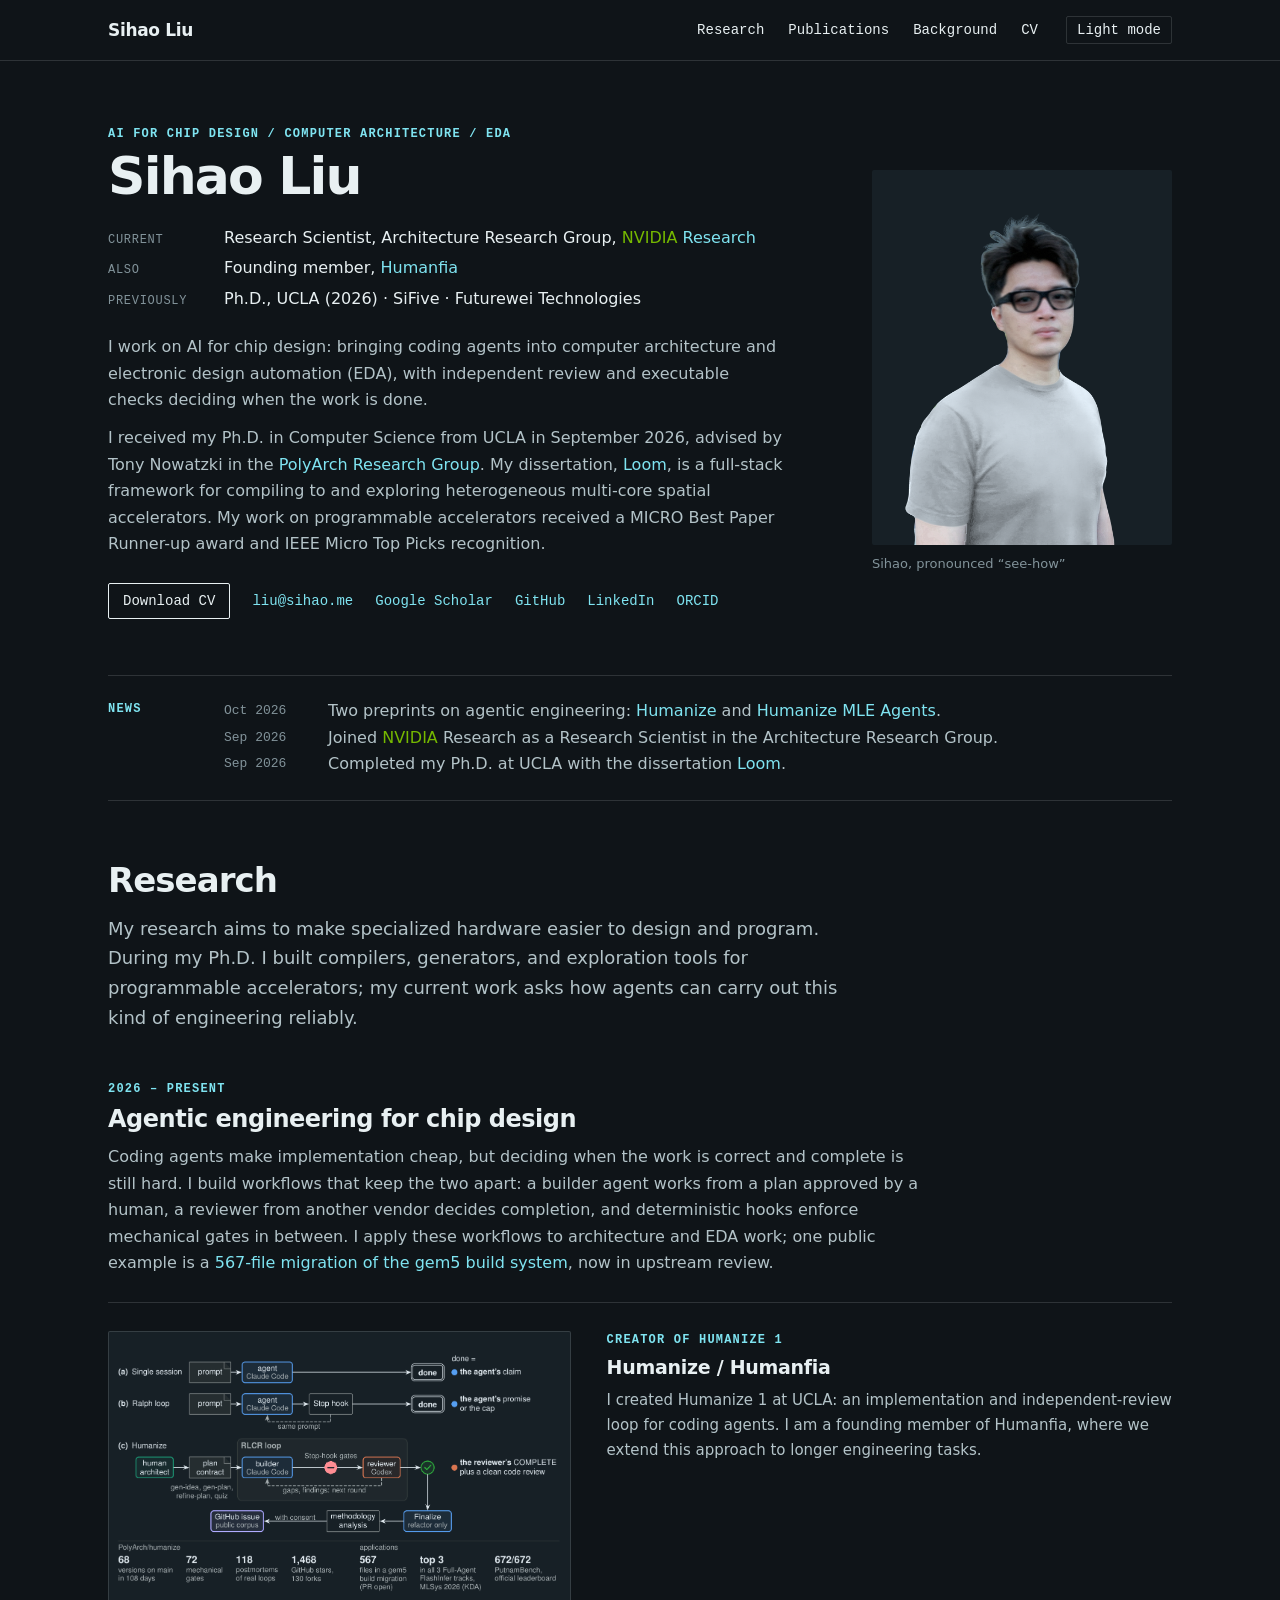
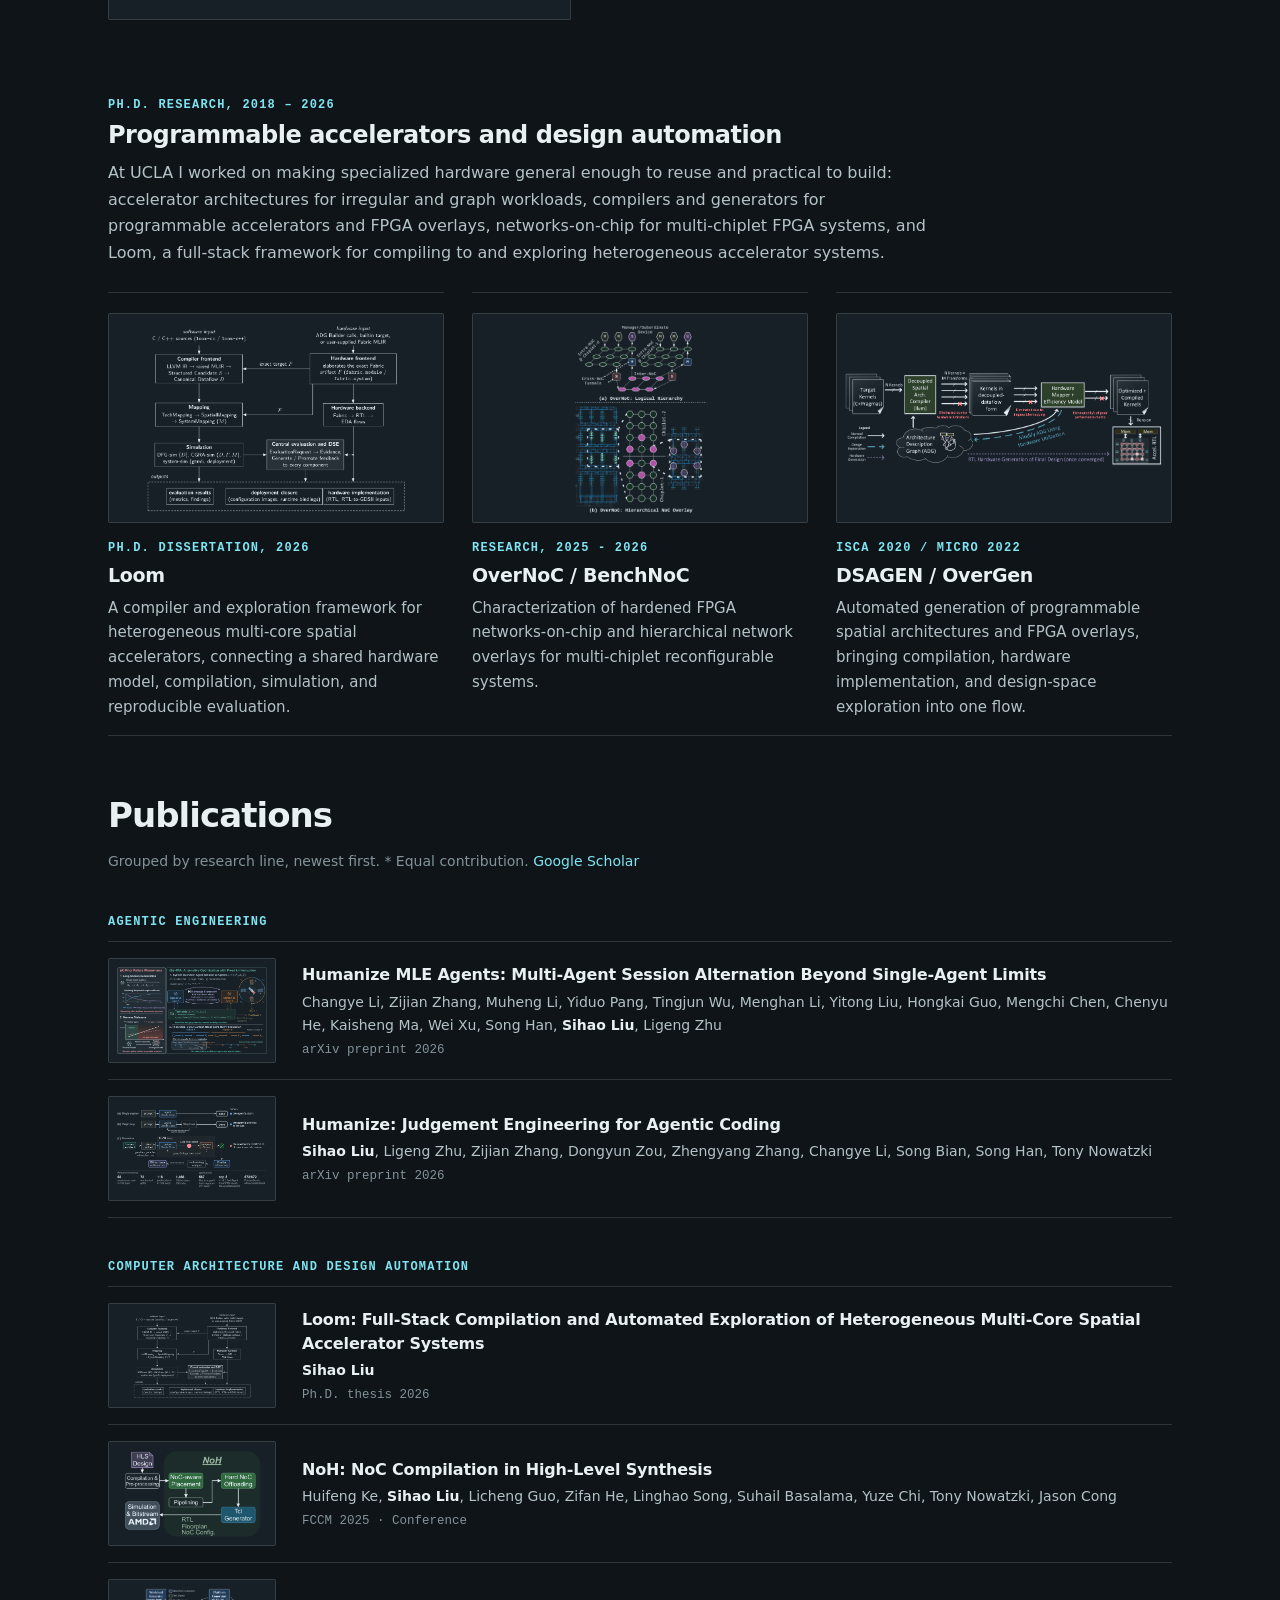
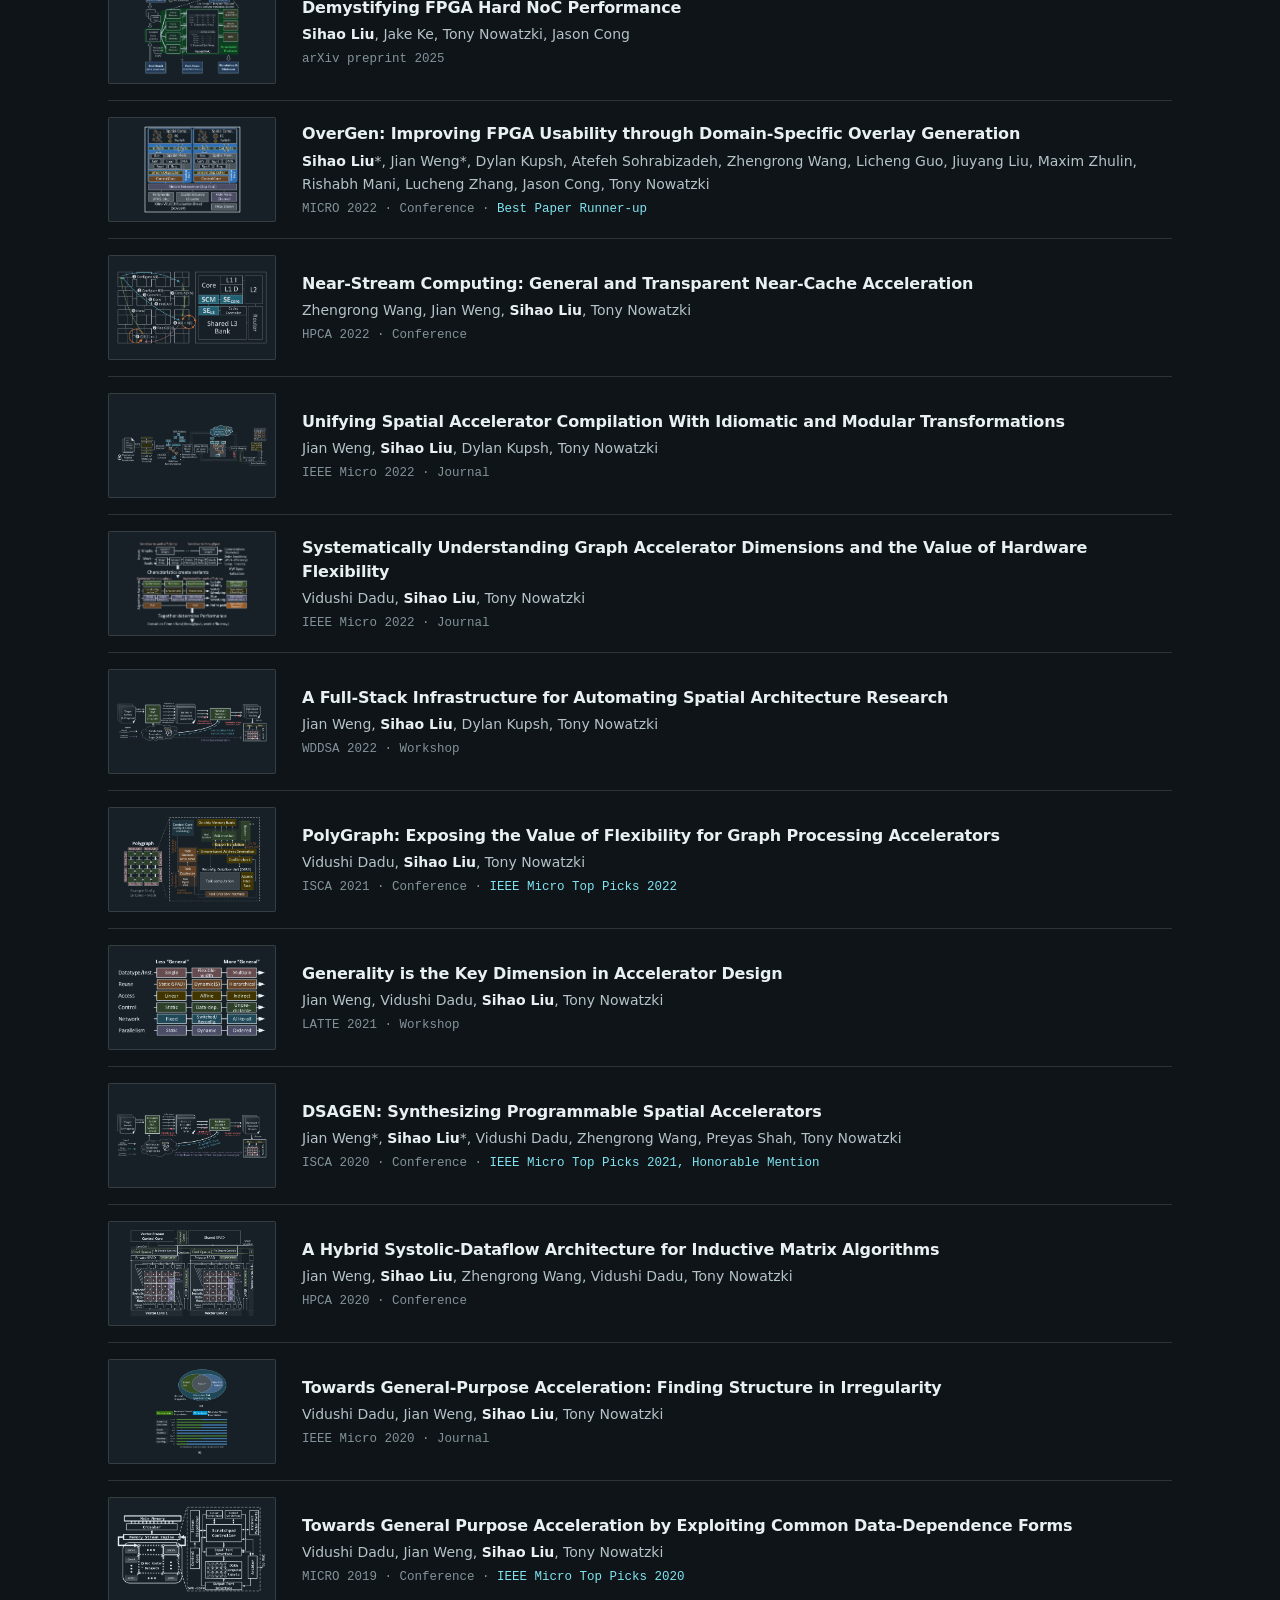
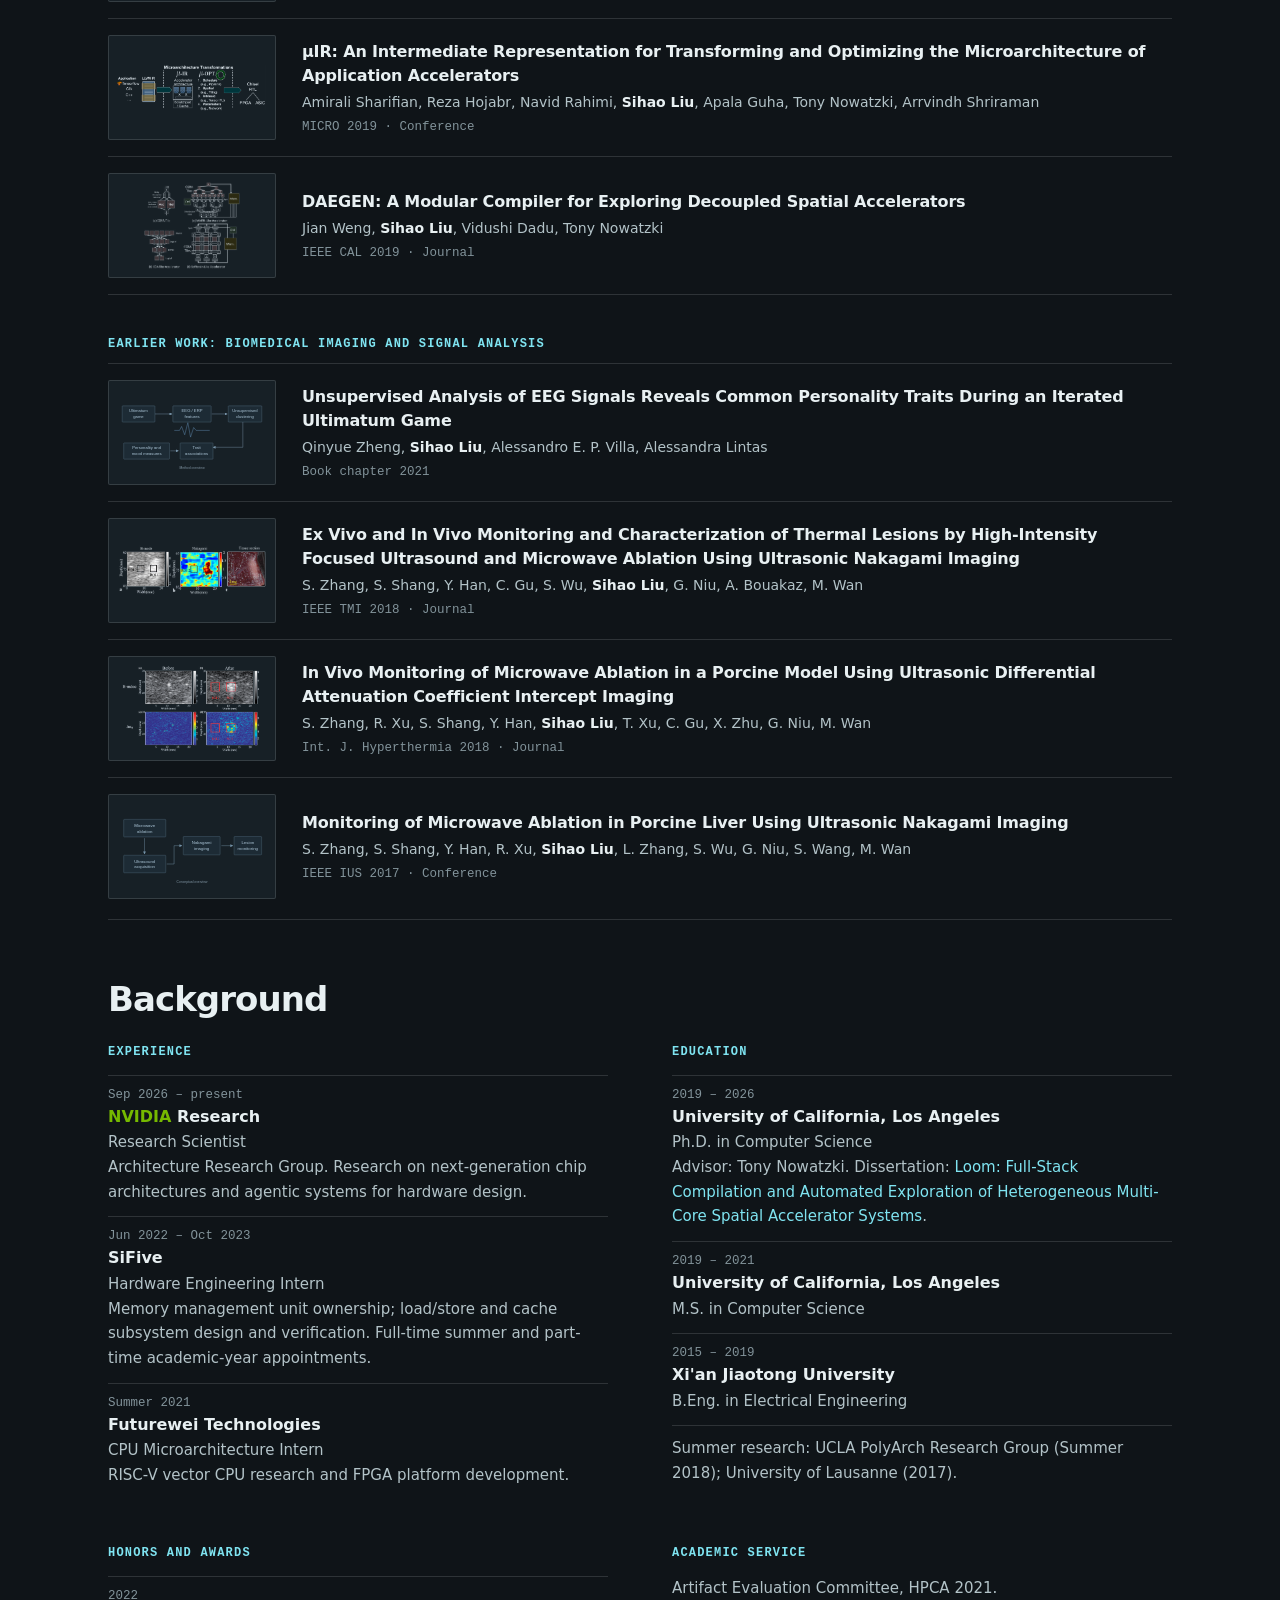
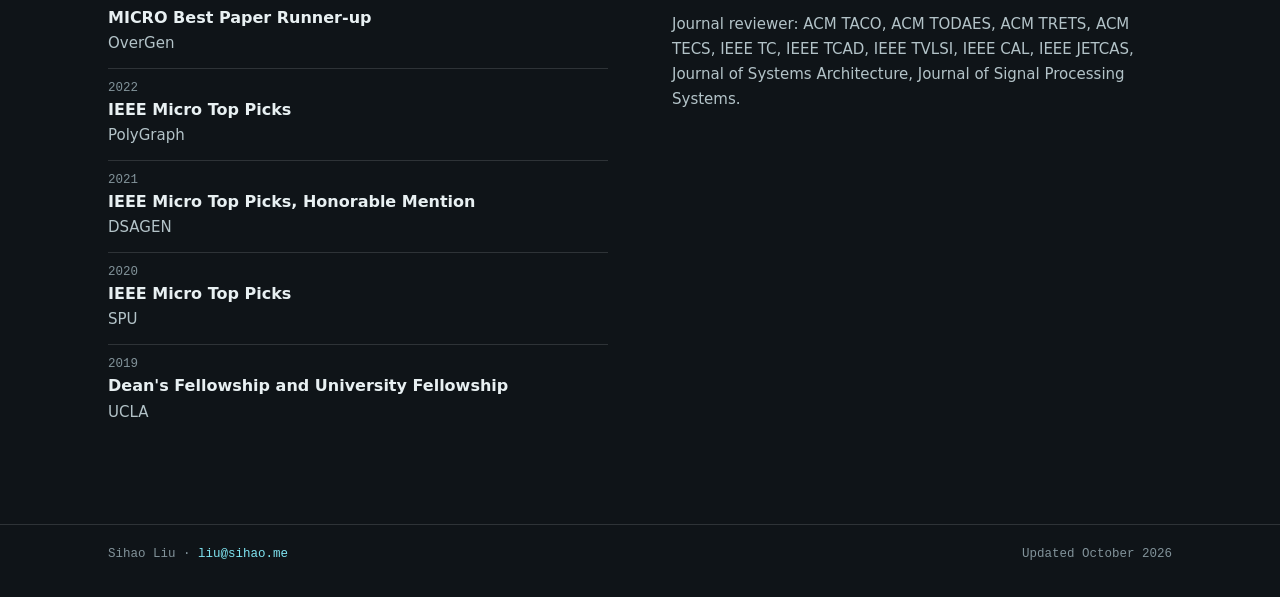
==== commit 96e082f3: "Publish homepage 8914c9d31b646039abbb1d622f0856297a1fb548" ====
--- a/index.html
+++ b/index.html
@@ -12,15 +12,14 @@
   <link rel="stylesheet" href="stylesheet.css">
   <script src="theme.js" defer></script>
   <script src="figures.js" defer></script>
-  <script src="usage.js" defer></script>
 </head>
 <body>
 <svg class="figure-filters" aria-hidden="true" xmlns="http://www.w3.org/2000/svg">
   <defs>
     <!-- Reverse paper/ink luminance while retaining chromatic differences in sRGB:
-         out = ink + 0.84 * (rgb - 2 * luma). White maps to --figure-paper; black maps to off-white ink. -->
+         out = ink + 0.82 * (rgb - 2 * luma). White maps to --figure-paper; black maps to the paper-white ink. -->
     <filter id="dark-figure-ink" color-interpolation-filters="sRGB">
-      <feColorMatrix type="matrix" values=".483 -1.202 -.121 0 .903 -.357 -.362 -.121 0 .918 -.357 -1.202 .719 0 .942 0 0 0 1 0"/>
+      <feColorMatrix type="matrix" values=".471 -1.173 -.118 0 .910 -.349 -.353 -.118 0 .945 -.349 -1.173 .702 0 .969 0 0 0 1 0"/>
     </filter>
   </defs>
 </svg>
@@ -31,98 +30,74 @@
 <a class="skip-link" href="#main">Skip to content</a>
 <header class="site-header">
   <div class="header-inner">
-    <a class="brand" href="#top" aria-label="Sihao Liu, top of page"><svg viewBox="0 0 24 24" aria-hidden="true"><path class="brand-pins" d="M8 2v3M12 2v3M16 2v3M8 19v3M12 19v3M16 19v3M2 8h3M2 12h3M2 16h3M19 8h3M19 12h3M19 16h3"/><rect class="brand-die" x="5" y="5" width="14" height="14" rx="2.5"/><rect class="brand-core" x="9" y="9" width="6" height="6" rx="1"/></svg><span>Sihao Liu</span></a>
-    <nav aria-label="Main navigation">
-      <a href="#research">Research</a><a href="#publications">Publications</a><a href="#background">Background</a><a href="documents/public/Sihao-Liu-CV.pdf" download="Sihao-Liu-CV.pdf">CV</a>
-    </nav>
-    <button id="theme-toggle" type="button" hidden><svg class="icon-sun" viewBox="0 0 24 24" aria-hidden="true"><circle cx="12" cy="12" r="4"/><path d="M12 2v2M12 20v2M4.9 4.9l1.4 1.4M17.7 17.7l1.4 1.4M2 12h2M20 12h2M4.9 19.1l1.4-1.4M17.7 6.3l1.4-1.4"/></svg><svg class="icon-moon" viewBox="0 0 24 24" aria-hidden="true"><path d="M20.5 14.2A8.5 8.5 0 0 1 9.8 3.5a8.5 8.5 0 1 0 10.7 10.7z"/></svg></button>
+    <a class="wordmark" href="#top">Sihao Liu</a>
+    <nav aria-label="Main navigation"><a href="#research">Research</a><a href="#publications">Publications</a><a href="#background">Background</a><a href="documents/public/Sihao-Liu-CV.pdf" download="Sihao-Liu-CV.pdf">CV</a></nav>
+    <button id="theme-toggle" type="button" hidden>Light mode</button>
   </div>
 </header>
 <main id="main">
-  <section class="hero" id="top" aria-labelledby="name">
-    <div class="hero-inner">
-      <div class="hero-copy">
-        <p class="eyebrow">AI for chip design<span>/</span>Computer architecture<span>/</span>EDA</p>
-        <h1 id="name">Sihao Liu</h1>
-        <dl class="roles">
-          <div><dt>Current</dt><dd>Research Scientist, Architecture Research Group, <a href="https://research.nvidia.com/person/sihao-liu"><span class="nvidia-word">NVIDIA</span> Research</a></dd></div>
-          <div><dt>Also</dt><dd>Founding member, <a href="https://humanfia.ai/about/">Humanfia</a></dd></div>
-          <div><dt>Previously</dt><dd>Ph.D., UCLA (2026) &middot; SiFive &middot; Futurewei Technologies</dd></div>
-        </dl>
-        <p>I work on AI for chip design: bringing coding agents into computer architecture and electronic design automation (EDA), with independent review and executable checks deciding when the work is done.</p>
-        <p>I received my Ph.D. in Computer Science from UCLA in September 2026, advised by Tony Nowatzki in the <a href="https://polyarch.cs.ucla.edu/">PolyArch Research Group</a>. My dissertation, <a href="#pub-loom">Loom</a>, is a full-stack framework for compiling to and exploring heterogeneous multi-core spatial accelerators. My work on programmable accelerators received a MICRO Best Paper Runner-up award and IEEE Micro Top Picks recognition.</p>
-        <div class="hero-links"><a class="cv-link" href="documents/public/Sihao-Liu-CV.pdf" download="Sihao-Liu-CV.pdf">Download CV</a><a href="mailto:liu@sihao.me">liu@sihao.me</a><a href="https://scholar.google.com/citations?user=0rzPGiYAAAAJ">Google Scholar</a><a href="https://github.com/SihaoLiu">GitHub</a><a href="https://www.linkedin.com/in/sihao-liu">LinkedIn</a><a href="https://orcid.org/0000-0003-0937-2460">ORCID</a></div>
+  <section class="intro" id="top" aria-labelledby="name">
+    <div class="intro-text">
+      <p class="kicker">AI for chip design / Computer architecture / EDA</p>
+      <h1 id="name">Sihao Liu</h1>
+      <dl class="roles">
+        <div><dt>Current</dt><dd>Research Scientist, Architecture Research Group, <a href="https://research.nvidia.com/person/sihao-liu"><span class="nvidia-word">NVIDIA</span> Research</a></dd></div>
+        <div><dt>Also</dt><dd>Founding member, <a href="https://humanfia.ai/about/">Humanfia</a></dd></div>
+        <div><dt>Previously</dt><dd>Ph.D., UCLA (2026) &middot; SiFive &middot; Futurewei Technologies</dd></div>
+      </dl>
+      <p>I work on AI for chip design: bringing coding agents into computer architecture and electronic design automation (EDA), with independent review and executable checks deciding when the work is done.</p>
+      <p>I received my Ph.D. in Computer Science from UCLA in September 2026, advised by Tony Nowatzki in the <a href="https://polyarch.cs.ucla.edu/">PolyArch Research Group</a>. My dissertation, <a href="#pub-loom">Loom</a>, is a full-stack framework for compiling to and exploring heterogeneous multi-core spatial accelerators. My work on programmable accelerators received a MICRO Best Paper Runner-up award and IEEE Micro Top Picks recognition.</p>
+      <p class="links"><a class="button" href="documents/public/Sihao-Liu-CV.pdf" download="Sihao-Liu-CV.pdf">Download CV</a><a href="mailto:liu@sihao.me">liu@sihao.me</a><a href="https://scholar.google.com/citations?user=0rzPGiYAAAAJ">Google Scholar</a><a href="https://github.com/SihaoLiu">GitHub</a><a href="https://www.linkedin.com/in/sihao-liu">LinkedIn</a><a href="https://orcid.org/0000-0003-0937-2460">ORCID</a></p>
+    </div>
+    <figure class="portrait"><div class="portrait-plate"><img class="dark-only" src="assets/portrait-light-shirt-680.webp" srcset="assets/portrait-light-shirt-340.webp 340w, assets/portrait-light-shirt-680.webp 680w, assets/portrait-light-shirt-1020.webp 1020w" sizes="(max-width: 760px) 260px, 360px" alt="Sihao Liu" width="1020" height="1020" loading="lazy" decoding="async"><img class="light-only" src="assets/portrait-680.webp" srcset="assets/portrait-340.webp 340w, assets/portrait-680.webp 680w, assets/portrait-1020.webp 1020w" sizes="(max-width: 760px) 260px, 360px" alt="Sihao Liu" width="1020" height="1020" loading="lazy" decoding="async"></div><figcaption>Sihao, pronounced &ldquo;see-how&rdquo;</figcaption></figure>
+  </section>
+  <section class="news" aria-labelledby="news-heading">
+    <h2 id="news-heading" class="kicker">News</h2>
+    <ul>
+      <li><time datetime="2026-10">Oct 2026</time><span>Two preprints on agentic engineering: <a href="#pub-humanize-preprint">Humanize</a> and <a href="#pub-humanize-mle">Humanize MLE Agents</a>.</span></li>
+      <li><time datetime="2026-09">Sep 2026</time><span>Joined <span class="nvidia-word">NVIDIA</span> Research as a Research Scientist in the Architecture Research Group.</span></li>
+      <li><time datetime="2026-09">Sep 2026</time><span>Completed my Ph.D. at UCLA with the dissertation <a href="#pub-loom">Loom</a>.</span></li>
+    </ul>
+  </section>
+  <section id="research" aria-labelledby="research-heading">
+    <h2 id="research-heading">Research</h2>
+    <p class="lede">My research aims to make specialized hardware easier to design and program. During my Ph.D. I built compilers, generators, and exploration tools for programmable accelerators; my current work asks how agents can carry out this kind of engineering reliably.</p>
+    <div class="thread">
+      <p class="kicker">2026 &ndash; present</p>
+      <h3>Agentic engineering for chip design</h3>
+      <p class="thread-text">Coding agents make implementation cheap, but deciding when the work is correct and complete is still hard. I build workflows that keep the two apart: a builder agent works from a plan approved by a human, a reviewer from another vendor decides completion, and deterministic hooks enforce mechanical gates in between. I apply these workflows to architecture and EDA work; one public example is a <a href="https://github.com/gem5/gem5/pull/2969">567-file migration of the gem5 build system</a>, now in upstream review.</p>
+      <div class="project-list">
+        <article class="project" id="project-humanize"><figure class="work-figure"><a href="assets/work/humanize-preprint.png" target="_blank" rel="noopener noreferrer" title="Figure 1" aria-label="Enlarge figure: humanize-preprint"><svg viewBox="0 0 1191 657" role="img" aria-label="Humanize compares single-session and Ralph loops with a plan contract, builder, independent reviewer, mechanical gates, and a learning loop."><g class="figure-ink"><image href="assets/work/humanize-preprint.png" width="1191" height="657"/></g></svg></a></figure><div class="project-text"><p class="kicker">Creator of Humanize 1</p><h4><a href="https://humanfia.ai/about/">Humanize / Humanfia</a></h4><p>I created Humanize 1 at UCLA: an implementation and independent-review loop for coding agents. I am a founding member of Humanfia, where we extend this approach to longer engineering tasks.</p></div></article>
+        
       </div>
-      <figure class="hero-visual">
-        <div class="hero-stage">
-          <!-- Decorative die floorplan (original illustration); inlined into index.html by scripts/build.py and themed by stylesheet.css. Not a real chip layout. -->
-<svg class="floorplan" viewBox="0 0 420 470" aria-hidden="true" focusable="false" xmlns="http://www.w3.org/2000/svg"><defs><pattern id="fp-array" width="5" height="5" patternUnits="userSpaceOnUse"><rect class="fp-pe-cell" x="1" y="1" width="3" height="3"/></pattern><pattern id="fp-bits" width="4" height="3" patternUnits="userSpaceOnUse"><path class="fp-bit-line" d="M0 1.5h4"/></pattern><pattern id="fp-phy" width="6" height="6" patternUnits="userSpaceOnUse"><path class="fp-bit-line" d="M0 6L6 0"/></pattern></defs><text class="fp-text" x="34" y="8" text-anchor="middle">0</text><text class="fp-text" x="96" y="8" text-anchor="middle">4</text><text class="fp-text" x="158" y="8" text-anchor="middle">8</text><text class="fp-text" x="220" y="8" text-anchor="middle">12</text><text class="fp-text" x="282" y="8" text-anchor="middle">16</text><text class="fp-text" x="344" y="8" text-anchor="middle">20</text><text class="fp-text" x="406" y="8" text-anchor="middle">24</text><text class="fp-text" x="13" y="92.4" text-anchor="end">4</text><text class="fp-text" x="13" y="154.4" text-anchor="end">8</text><text class="fp-text" x="13" y="216.4" text-anchor="end">12</text><text class="fp-text" x="13" y="278.4" text-anchor="end">16</text><text class="fp-text" x="13" y="340.4" text-anchor="end">20</text><text class="fp-text" x="13" y="402.4" text-anchor="end">24</text><path class="fp-tick" d="M34 16v-6M49.5 16v-3M65 16v-3M80.5 16v-3M96 16v-6M111.5 16v-3M127 16v-3M142.5 16v-3M158 16v-6M173.5 16v-3M189 16v-3M204.5 16v-3M220 16v-6M235.5 16v-3M251 16v-3M266.5 16v-3M282 16v-6M297.5 16v-3M313 16v-3M328.5 16v-3M344 16v-6M359.5 16v-3M375 16v-3M390.5 16v-3M406 16v-6M22 28h-6M22 43.5h-3M22 59h-3M22 74.5h-3M22 90h-6M22 105.5h-3M22 121h-3M22 136.5h-3M22 152h-6M22 167.5h-3M22 183h-3M22 198.5h-3M22 214h-6M22 229.5h-3M22 245h-3M22 260.5h-3M22 276h-6M22 291.5h-3M22 307h-3M22 322.5h-3M22 338h-6M22 353.5h-3M22 369h-3M22 384.5h-3M22 400h-6M22 415.5h-3M22 431h-3M22 446.5h-3"/><text class="fp-text" x="13" y="8" text-anchor="end">mm</text><rect class="fp-die" x="34" y="28" width="372" height="430"/><rect class="fp-seal" x="39" y="33" width="362" height="420"/><path class="fp-pad" d="M50 36h5v5h-5zM50 445h5v5h-5zM64 36h5v5h-5zM64 445h5v5h-5zM78 36h5v5h-5zM78 445h5v5h-5zM92 36h5v5h-5zM92 445h5v5h-5zM106 36h5v5h-5zM106 445h5v5h-5zM120 36h5v5h-5zM120 445h5v5h-5zM134 36h5v5h-5zM134 445h5v5h-5zM148 36h5v5h-5zM148 445h5v5h-5zM162 36h5v5h-5zM162 445h5v5h-5zM176 36h5v5h-5zM176 445h5v5h-5zM190 36h5v5h-5zM190 445h5v5h-5zM204 36h5v5h-5zM204 445h5v5h-5zM218 36h5v5h-5zM218 445h5v5h-5zM232 36h5v5h-5zM232 445h5v5h-5zM246 36h5v5h-5zM246 445h5v5h-5zM260 36h5v5h-5zM260 445h5v5h-5zM274 36h5v5h-5zM274 445h5v5h-5zM288 36h5v5h-5zM288 445h5v5h-5zM302 36h5v5h-5zM302 445h5v5h-5zM316 36h5v5h-5zM316 445h5v5h-5zM330 36h5v5h-5zM330 445h5v5h-5zM344 36h5v5h-5zM344 445h5v5h-5zM358 36h5v5h-5zM358 445h5v5h-5zM372 36h5v5h-5zM372 445h5v5h-5zM386 36h5v5h-5zM386 445h5v5h-5zM42 44h5v5h-5zM393 44h5v5h-5zM42 58h5v5h-5zM393 58h5v5h-5zM42 72h5v5h-5zM393 72h5v5h-5zM42 86h5v5h-5zM393 86h5v5h-5zM42 100h5v5h-5zM393 100h5v5h-5zM42 114h5v5h-5zM393 114h5v5h-5zM42 128h5v5h-5zM393 128h5v5h-5zM42 142h5v5h-5zM393 142h5v5h-5zM42 156h5v5h-5zM393 156h5v5h-5zM42 170h5v5h-5zM393 170h5v5h-5zM42 184h5v5h-5zM393 184h5v5h-5zM42 198h5v5h-5zM393 198h5v5h-5zM42 212h5v5h-5zM393 212h5v5h-5zM42 226h5v5h-5zM393 226h5v5h-5zM42 240h5v5h-5zM393 240h5v5h-5zM42 254h5v5h-5zM393 254h5v5h-5zM42 268h5v5h-5zM393 268h5v5h-5zM42 282h5v5h-5zM393 282h5v5h-5zM42 296h5v5h-5zM393 296h5v5h-5zM42 310h5v5h-5zM393 310h5v5h-5zM42 324h5v5h-5zM393 324h5v5h-5zM42 338h5v5h-5zM393 338h5v5h-5zM42 352h5v5h-5zM393 352h5v5h-5zM42 366h5v5h-5zM393 366h5v5h-5zM42 380h5v5h-5zM393 380h5v5h-5zM42 394h5v5h-5zM393 394h5v5h-5zM42 408h5v5h-5zM393 408h5v5h-5zM42 422h5v5h-5zM393 422h5v5h-5zM42 436h5v5h-5zM393 436h5v5h-5z"/><rect class="fp-phy" x="52" y="52" width="30" height="87.5" fill="url(#fp-phy)"/><text class="fp-text" x="67" y="63" text-anchor="middle">HBM</text><rect class="fp-phy" x="52" y="149.5" width="30" height="87.5" fill="url(#fp-phy)"/><text class="fp-text" x="67" y="160.5" text-anchor="middle">HBM</text><rect class="fp-phy" x="52" y="247" width="30" height="87.5" fill="url(#fp-phy)"/><text class="fp-text" x="67" y="258" text-anchor="middle">HBM</text><rect class="fp-phy" x="52" y="344.5" width="30" height="87.5" fill="url(#fp-phy)"/><text class="fp-text" x="67" y="355.5" text-anchor="middle">HBM</text><rect class="fp-phy" x="358" y="52" width="30" height="87.5" fill="url(#fp-phy)"/><text class="fp-text" x="373" y="63" text-anchor="middle">HBM</text><rect class="fp-phy" x="358" y="149.5" width="30" height="87.5" fill="url(#fp-phy)"/><text class="fp-text" x="373" y="160.5" text-anchor="middle">HBM</text><rect class="fp-phy" x="358" y="247" width="30" height="87.5" fill="url(#fp-phy)"/><text class="fp-text" x="373" y="258" text-anchor="middle">HBM</text><rect class="fp-phy" x="358" y="344.5" width="30" height="87.5" fill="url(#fp-phy)"/><text class="fp-text" x="373" y="355.5" text-anchor="middle">HBM</text><rect class="fp-tile" x="92" y="52" width="58" height="68"/><rect class="fp-pe" x="97" y="57" width="48" height="38.1" fill="url(#fp-array)"/><rect class="fp-sram" x="97" y="99.1" width="48" height="15.9" fill="url(#fp-bits)"/><rect class="fp-tile" x="158" y="52" width="58" height="68"/><rect class="fp-pe" x="163" y="57" width="48" height="38.1" fill="url(#fp-array)"/><rect class="fp-sram" x="163" y="99.1" width="48" height="15.9" fill="url(#fp-bits)"/><rect class="fp-tile" x="224" y="52" width="58" height="68"/><rect class="fp-pe" x="229" y="57" width="48" height="38.1" fill="url(#fp-array)"/><rect class="fp-sram" x="229" y="99.1" width="48" height="15.9" fill="url(#fp-bits)"/><rect class="fp-tile" x="290" y="52" width="58" height="68"/><rect class="fp-pe" x="295" y="57" width="48" height="38.1" fill="url(#fp-array)"/><rect class="fp-sram" x="295" y="99.1" width="48" height="15.9" fill="url(#fp-bits)"/><rect class="fp-tile" x="92" y="128" width="58" height="68"/><rect class="fp-pe" x="97" y="133" width="48" height="38.1" fill="url(#fp-array)"/><rect class="fp-sram" x="97" y="175.1" width="48" height="15.9" fill="url(#fp-bits)"/><rect class="fp-tile" x="158" y="128" width="58" height="68"/><rect class="fp-pe" x="163" y="133" width="48" height="38.1" fill="url(#fp-array)"/><rect class="fp-sram" x="163" y="175.1" width="48" height="15.9" fill="url(#fp-bits)"/><rect class="fp-tile" x="224" y="128" width="58" height="68"/><rect class="fp-pe" x="229" y="133" width="48" height="38.1" fill="url(#fp-array)"/><rect class="fp-sram" x="229" y="175.1" width="48" height="15.9" fill="url(#fp-bits)"/><rect class="fp-tile" x="290" y="128" width="58" height="68"/><rect class="fp-pe" x="295" y="133" width="48" height="38.1" fill="url(#fp-array)"/><rect class="fp-sram" x="295" y="175.1" width="48" height="15.9" fill="url(#fp-bits)"/><rect class="fp-tile" x="92" y="254" width="58" height="68"/><rect class="fp-pe" x="97" y="259" width="48" height="38.1" fill="url(#fp-array)"/><rect class="fp-sram" x="97" y="301.1" width="48" height="15.9" fill="url(#fp-bits)"/><rect class="fp-tile" x="158" y="254" width="58" height="68"/><rect class="fp-pe" x="163" y="259" width="48" height="38.1" fill="url(#fp-array)"/><rect class="fp-sram" x="163" y="301.1" width="48" height="15.9" fill="url(#fp-bits)"/><rect class="fp-tile" x="224" y="254" width="58" height="68"/><rect class="fp-pe" x="229" y="259" width="48" height="38.1" fill="url(#fp-array)"/><rect class="fp-sram" x="229" y="301.1" width="48" height="15.9" fill="url(#fp-bits)"/><rect class="fp-tile" x="290" y="254" width="58" height="68"/><rect class="fp-pe" x="295" y="259" width="48" height="38.1" fill="url(#fp-array)"/><rect class="fp-sram" x="295" y="301.1" width="48" height="15.9" fill="url(#fp-bits)"/><rect class="fp-tile" x="92" y="330" width="58" height="68"/><rect class="fp-pe" x="97" y="335" width="48" height="38.1" fill="url(#fp-array)"/><rect class="fp-sram" x="97" y="377.1" width="48" height="15.9" fill="url(#fp-bits)"/><rect class="fp-tile" x="158" y="330" width="58" height="68"/><rect class="fp-pe" x="163" y="335" width="48" height="38.1" fill="url(#fp-array)"/><rect class="fp-sram" x="163" y="377.1" width="48" height="15.9" fill="url(#fp-bits)"/><rect class="fp-tile" x="224" y="330" width="58" height="68"/><rect class="fp-pe" x="229" y="335" width="48" height="38.1" fill="url(#fp-array)"/><rect class="fp-sram" x="229" y="377.1" width="48" height="15.9" fill="url(#fp-bits)"/><rect class="fp-tile" x="290" y="330" width="58" height="68"/><rect class="fp-pe" x="295" y="335" width="48" height="38.1" fill="url(#fp-array)"/><rect class="fp-sram" x="295" y="377.1" width="48" height="15.9" fill="url(#fp-bits)"/><path class="fp-noc" d="M88 48H352M88 124H352M88 200H352M88 48V200M154 48V200M220 48V200M286 48V200M352 48V200M88 250H352M88 326H352M88 402H352M88 250V402M154 250V402M220 250V402M286 250V402M352 250V402"/><g class="fp-router"><circle cx="88" cy="48" r="1.7"/><circle cx="154" cy="48" r="1.7"/><circle cx="220" cy="48" r="1.7"/><circle cx="286" cy="48" r="1.7"/><circle cx="88" cy="124" r="1.7"/><circle cx="154" cy="124" r="1.7"/><circle cx="220" cy="124" r="1.7"/><circle cx="286" cy="124" r="1.7"/><circle cx="88" cy="250" r="1.7"/><circle cx="154" cy="250" r="1.7"/><circle cx="220" cy="250" r="1.7"/><circle cx="286" cy="250" r="1.7"/><circle cx="88" cy="326" r="1.7"/><circle cx="154" cy="326" r="1.7"/><circle cx="220" cy="326" r="1.7"/><circle cx="286" cy="326" r="1.7"/></g><rect class="fp-hot" x="92" y="52" width="58" height="68"/><rect class="fp-hot" x="290" y="128" width="58" height="68"/><rect class="fp-hot" x="158" y="330" width="58" height="68"/><rect class="fp-block" x="92" y="204" width="113" height="42"/><path class="fp-bank" d="M110.8 208V242M129.7 208V242M148.5 208V242M167.3 208V242M186.2 208V242"/><text class="fp-text" x="98" y="215" text-anchor="start">L2</text><rect class="fp-block" x="235" y="204" width="113" height="42"/><path class="fp-bank" d="M253.8 208V242M272.7 208V242M291.5 208V242M310.3 208V242M329.2 208V242"/><text class="fp-text" x="241" y="215" text-anchor="start">L2</text><rect class="fp-xbar" x="211" y="204" width="18" height="42"/><text class="fp-text" transform="translate(222.4 225) rotate(-90)" text-anchor="middle">XBAR</text><rect class="fp-block" x="92" y="406" width="58" height="26"/><text class="fp-text" x="121" y="422" text-anchor="middle">IO</text><rect class="fp-block" x="158" y="406" width="58" height="26"/><text class="fp-text" x="187" y="422" text-anchor="middle">CTRL</text><rect class="fp-block" x="224" y="406" width="58" height="26"/><text class="fp-text" x="253" y="422" text-anchor="middle">DMA</text><rect class="fp-block" x="290" y="406" width="58" height="26"/><text class="fp-text" x="319" y="422" text-anchor="middle">IO</text><g class="fp-flows"><path pathLength="100" d="M88 124H286V200H352"/><path pathLength="100" d="M352 250H154V402"/><path pathLength="100" d="M220 48V200H88"/></g></svg>
-          <img src="assets/portrait-680.webp" srcset="assets/portrait-340.webp 340w, assets/portrait-680.webp 680w, assets/portrait-1020.webp 1020w" sizes="(max-width: 760px) 300px, 400px" alt="Sihao Liu" width="1020" height="1020" fetchpriority="high" decoding="async">
-        </div>
-        <figcaption>Sihao, pronounced &ldquo;see-how&rdquo;</figcaption>
-      </figure>
+    </div>
+    <div class="thread">
+      <p class="kicker">Ph.D. research, 2018 &ndash; 2026</p>
+      <h3>Programmable accelerators and design automation</h3>
+      <p class="thread-text">At UCLA I worked on making specialized hardware general enough to reuse and practical to build: accelerator architectures for irregular and graph workloads, compilers and generators for programmable accelerators and FPGA overlays, networks-on-chip for multi-chiplet FPGA systems, and Loom, a full-stack framework for compiling to and exploring heterogeneous accelerator systems.</p>
+      <div class="project-grid"><article class="project" id="project-loom"><figure class="work-figure"><a href="assets/work/loom.png" target="_blank" rel="noopener noreferrer" title="Figure 3.1" aria-label="Enlarge figure: loom"><svg viewBox="0 0 843 613" role="img" aria-label="Loom full-stack architecture linking compiler and hardware frontends, mapping, simulation, hardware generation, and shared evaluation."><g class="figure-ink"><image href="assets/work/loom.png" width="843" height="613"/></g></svg></a></figure><div class="project-text"><p class="kicker">Ph.D. dissertation, 2026</p><h4><a href="https://escholarship.org/uc/item/84k2g515">Loom</a></h4><p>A compiler and exploration framework for heterogeneous multi-core spatial accelerators, connecting a shared hardware model, compilation, simulation, and reproducible evaluation.</p></div></article><article class="project" id="project-overnoc"><figure class="work-figure"><a href="assets/work/overnoc.png" target="_blank" rel="noopener noreferrer" title="Dissertation Figure 6.12, logical hierarchy and overlay" aria-label="Enlarge figure: overnoc"><svg viewBox="0 0 712 995" role="img" aria-label="OverNoC logical hierarchy and a hierarchical NoC overlay spanning multiple FPGA chiplets."><g class="figure-ink"><image href="assets/work/overnoc.png" width="712" height="995"/></g></svg></a></figure><div class="project-text"><p class="kicker">Research, 2025 - 2026</p><h4><a href="https://arxiv.org/abs/2503.10861">OverNoC / BenchNoC</a></h4><p>Characterization of hardened FPGA networks-on-chip and hierarchical network overlays for multi-chiplet reconfigurable systems.</p></div></article><article class="project" id="project-dsa"><figure class="work-figure"><a href="assets/work/dsagen.png" target="_blank" rel="noopener noreferrer" title="Figure 1" aria-label="Enlarge figure: dsagen"><svg viewBox="0 0 961 286" role="img" aria-label="DSAGEN flow from target kernels through a decoupled spatial compiler and hardware mapper, with an architecture description graph guiding exploration and RTL generation."><g class="figure-ink"><image href="assets/work/dsagen.png" width="961" height="286"/></g></svg></a></figure><div class="project-text"><p class="kicker">ISCA 2020 / MICRO 2022</p><h4><a href="https://github.com/PolyArch/dsa-framework">DSAGEN / OverGen</a></h4><p>Automated generation of programmable spatial architectures and FPGA overlays, bringing compilation, hardware implementation, and design-space exploration into one flow.</p></div></article></div>
     </div>
   </section>
-  <section class="news" aria-labelledby="news-heading">
-    <div class="news-inner">
-      <h2 id="news-heading">News</h2>
-      <ul>
-        <li><time datetime="2026-10">Oct 2026</time><span>Two preprints on agentic engineering: <a href="#pub-humanize-preprint">Humanize</a> and <a href="#pub-humanize-mle">Humanize MLE Agents</a>.</span></li>
-        <li><time datetime="2026-09">Sep 2026</time><span>Joined <span class="nvidia-word">NVIDIA</span> Research as a Research Scientist in the Architecture Research Group.</span></li>
-        <li><time datetime="2026-09">Sep 2026</time><span>Completed my Ph.D. at UCLA with the dissertation <a href="#pub-loom">Loom</a>.</span></li>
-      </ul>
-    </div>
+  <section id="publications" aria-labelledby="publications-heading">
+    <h2 id="publications-heading">Publications</h2>
+    <p class="note">Grouped by research line, newest first. * Equal contribution. <a href="https://scholar.google.com/citations?user=0rzPGiYAAAAJ">Google Scholar</a></p>
+    <h3 class="kicker group">Agentic engineering</h3>
+    <article class="pub" id="pub-humanize-mle"><figure class="work-figure"><a href="assets/work/humanize-mle.png" target="_blank" rel="noopener noreferrer" title="Figure 1" aria-label="Enlarge figure: humanize-mle"><svg viewBox="0 0 1143 663" role="img" aria-label="Humanize MLE Agents alternate agents with capped experiments and context resets over a shared workspace, modelled as a context-reset semi-Markov decision process."><g class="figure-ink"><image href="assets/work/humanize-mle.png" width="1143" height="663"/></g></svg></a></figure><div class="pub-text"><h4><a href="https://arxiv.org/abs/2610.13494">Humanize MLE Agents: Multi-Agent Session Alternation Beyond Single-Agent Limits</a></h4><p class="pub-authors">Changye Li, Zijian Zhang, Muheng Li, Yiduo Pang, Tingjun Wu, Menghan Li, Yitong Liu, Hongkai Guo, Mengchi Chen, Chenyu He, Kaisheng Ma, Wei Xu, Song Han, <strong>Sihao Liu</strong>, Ligeng Zhu</p><p class="pub-meta">arXiv preprint 2026</p></div></article><article class="pub" id="pub-humanize-preprint"><figure class="work-figure"><a href="assets/work/humanize-preprint.png" target="_blank" rel="noopener noreferrer" title="Figure 1" aria-label="Enlarge figure: humanize-preprint"><svg viewBox="0 0 1191 657" role="img" aria-label="Humanize compares single-session and Ralph loops with a plan contract, builder, independent reviewer, mechanical gates, and a learning loop."><g class="figure-ink"><image href="assets/work/humanize-preprint.png" width="1191" height="657"/></g></svg></a></figure><div class="pub-text"><h4><a href="https://arxiv.org/abs/2610.08900">Humanize: Judgement Engineering for Agentic Coding</a></h4><p class="pub-authors"><strong>Sihao Liu</strong>, Ligeng Zhu, Zijian Zhang, Dongyun Zou, Zhengyang Zhang, Changye Li, Song Bian, Song Han, Tony Nowatzki</p><p class="pub-meta">arXiv preprint 2026</p></div></article>
+    <h3 class="kicker group">Computer architecture and design automation</h3>
+    <article class="pub" id="pub-loom"><figure class="work-figure"><a href="assets/work/loom.png" target="_blank" rel="noopener noreferrer" title="Figure 3.1" aria-label="Enlarge figure: loom"><svg viewBox="0 0 843 613" role="img" aria-label="Loom full-stack architecture linking compiler and hardware frontends, mapping, simulation, hardware generation, and shared evaluation."><g class="figure-ink"><image href="assets/work/loom.png" width="843" height="613"/></g></svg></a></figure><div class="pub-text"><h4><a href="https://escholarship.org/uc/item/84k2g515">Loom: Full-Stack Compilation and Automated Exploration of Heterogeneous Multi-Core Spatial Accelerator Systems</a></h4><p class="pub-authors"><strong>Sihao Liu</strong></p><p class="pub-meta">Ph.D. thesis 2026</p></div></article><article class="pub" id="pub-noh"><figure class="work-figure"><a href="assets/work/noh.png" target="_blank" rel="noopener noreferrer" title="Figure 3" aria-label="Enlarge figure: noh"><svg viewBox="0 0 961 607" role="img" aria-label="NoH compilation flow connecting HLS preprocessing to NoC-aware placement, pipelining, hard NoC offloading, Tcl generation, and simulation or bitstream generation."><g class="figure-ink"><image href="assets/work/noh.png" width="961" height="607"/></g></svg></a></figure><div class="pub-text"><h4><a href="https://suhailb.github.io/uploads/papers/noh.pdf">NoH: NoC Compilation in High-Level Synthesis</a></h4><p class="pub-authors">Huifeng Ke, <strong>Sihao Liu</strong>, Licheng Guo, Zifan He, Linghao Song, Suhail Basalama, Yuze Chi, Tony Nowatzki, Jason Cong</p><p class="pub-meta">FCCM 2025 &middot; Conference</p></div></article><article class="pub" id="pub-benchnoc"><figure class="work-figure"><a href="assets/work/benchnoc.png" target="_blank" rel="noopener noreferrer" title="Figure 4" aria-label="Enlarge figure: benchnoc"><svg viewBox="0 0 961 873" role="img" aria-label="BenchNoC toolchain with workload and platform generators, traffic generators, a Versal NoC, memory targets, a control core, a performance probe, and simulation or bitstream output."><g class="figure-ink"><image href="assets/work/benchnoc.png" width="961" height="873"/></g></svg></a></figure><div class="pub-text"><h4><a href="https://arxiv.org/abs/2503.10861">Demystifying FPGA Hard NoC Performance</a></h4><p class="pub-authors"><strong>Sihao Liu</strong>, Jake Ke, Tony Nowatzki, Jason Cong</p><p class="pub-meta">arXiv preprint 2025</p></div></article><article class="pub" id="pub-overgen"><figure class="work-figure"><a href="assets/work/overgen.png" target="_blank" rel="noopener noreferrer" title="Figure 8" aria-label="Enlarge figure: overgen"><svg viewBox="0 0 961 854" role="img" aria-label="OverGen dual-tile FPGA overlay with spatial compute and memory blocks, stream dispatchers, control cores, and a shared TileLink network."><g class="figure-ink"><image href="assets/work/overgen.png" width="961" height="854"/></g></svg></a></figure><div class="pub-text"><h4><a href="https://polyarch.cs.ucla.edu/papers/micro2022-overgen.pdf">OverGen: Improving FPGA Usability through Domain-Specific Overlay Generation</a></h4><p class="pub-authors"><strong>Sihao Liu</strong>*, Jian Weng*, Dylan Kupsh, Atefeh Sohrabizadeh, Zhengrong Wang, Licheng Guo, Jiuyang Liu, Maxim Zhulin, Rishabh Mani, Lucheng Zhang, Jason Cong, Tony Nowatzki</p><p class="pub-meta">MICRO 2022 &middot; Conference &middot; <em>Best Paper Runner-up</em></p></div></article><article class="pub" id="pub-nearstream"><figure class="work-figure"><a href="assets/work/nearstream.png" target="_blank" rel="noopener noreferrer" title="Figure 5" aria-label="Enlarge figure: nearstream"><svg viewBox="0 0 961 467" role="img" aria-label="Near-Stream Computing overview showing stream coordination across cache tiles and a tile with core and L3 stream engines beside a shared L3 bank."><g class="figure-ink"><image href="assets/work/nearstream.png" width="961" height="467"/></g></svg></a></figure><div class="pub-text"><h4><a href="https://polyarch.cs.ucla.edu/papers/hpca2022-near-stream-computing.pdf">Near-Stream Computing: General and Transparent Near-Cache Acceleration</a></h4><p class="pub-authors">Zhengrong Wang, Jian Weng, <strong>Sihao Liu</strong>, Tony Nowatzki</p><p class="pub-meta">HPCA 2022 &middot; Conference</p></div></article><article class="pub" id="pub-idiomatic"><figure class="work-figure"><a href="assets/work/idiomatic.png" target="_blank" rel="noopener noreferrer" title="Figure 2" aria-label="Enlarge figure: idiomatic"><svg viewBox="0 0 961 261" role="img" aria-label="Idiomatic compiler overview from pragma-annotated programs to decoupled dataflow, memory analysis, architecture-aware transformations, spatial mapping, and generated control code."><g class="figure-ink"><image href="assets/work/idiomatic.png" width="961" height="261"/></g></svg></a></figure><div class="pub-text"><h4><a href="https://doi.ieeecomputersociety.org/10.1109/MM.2022.3189976">Unifying Spatial Accelerator Compilation With Idiomatic and Modular Transformations</a></h4><p class="pub-authors">Jian Weng, <strong>Sihao Liu</strong>, Dylan Kupsh, Tony Nowatzki</p><p class="pub-meta">IEEE Micro 2022 &middot; Journal</p></div></article><article class="pub" id="pub-polygraph-micro"><figure class="work-figure"><a href="assets/work/polygraph-micro.png" target="_blank" rel="noopener noreferrer" title="Figure 1" aria-label="Enlarge figure: polygraph-micro"><svg viewBox="0 0 961 734" role="img" aria-label="A diagram connects graph and workload properties to graph-processing algorithm variants, hardware choices, and performance."><g class="figure-ink"><image href="assets/work/polygraph-micro.png" width="961" height="734"/></g></svg></a></figure><div class="pub-text"><h4><a href="https://doi.org/10.1109/MM.2022.3160862">Systematically Understanding Graph Accelerator Dimensions and the Value of Hardware Flexibility</a></h4><p class="pub-authors">Vidushi Dadu, <strong>Sihao Liu</strong>, Tony Nowatzki</p><p class="pub-meta">IEEE Micro 2022 &middot; Journal</p></div></article><article class="pub" id="pub-fullstack"><figure class="work-figure"><a href="assets/work/fullstack.png" target="_blank" rel="noopener noreferrer" title="Figure 1" aria-label="Enlarge figure: fullstack"><svg viewBox="0 0 961 253" role="img" aria-label="Full-stack accelerator automation flow linking target kernels, a spatial compiler, a hardware mapper and simulator, architecture graph exploration, and RTL generation."><g class="figure-ink"><image href="assets/work/fullstack.png" width="961" height="253"/></g></svg></a></figure><div class="pub-text"><h4><a href="https://www.escalab.org/wp-content/uploads/2022/10/gpdsa2022-paper46.pdf">A Full-Stack Infrastructure for Automating Spatial Architecture Research</a></h4><p class="pub-authors">Jian Weng, <strong>Sihao Liu</strong>, Dylan Kupsh, Tony Nowatzki</p><p class="pub-meta">WDDSA 2022 &middot; Workshop</p></div></article><article class="pub" id="pub-polygraph"><figure class="work-figure"><a href="assets/work/polygraph.png" target="_blank" rel="noopener noreferrer" title="Figure 11" aria-label="Enlarge figure: polygraph"><svg viewBox="0 0 961 607" role="img" aria-label="PolyGraph multicore mesh and a core containing task queues, a task coalescer, stream address generation, on-chip memory banks, and a reconfigurable dataflow unit."><g class="figure-ink"><image href="assets/work/polygraph.png" width="961" height="607"/></g></svg></a></figure><div class="pub-text"><h4><a href="https://polyarch.cs.ucla.edu/papers/isca2021-polygraph.pdf">PolyGraph: Exposing the Value of Flexibility for Graph Processing Accelerators</a></h4><p class="pub-authors">Vidushi Dadu, <strong>Sihao Liu</strong>, Tony Nowatzki</p><p class="pub-meta">ISCA 2021 &middot; Conference &middot; <em>IEEE Micro Top Picks 2022</em></p></div></article><article class="pub" id="pub-latte"><figure class="work-figure"><a href="assets/work/latte.png" target="_blank" rel="noopener noreferrer" title="Figure 1" aria-label="Enlarge figure: latte"><svg viewBox="0 0 961 510" role="img" aria-label="Six rows show increasing accelerator generality in data types, reuse, memory access, control, networks, and parallelism."><g class="figure-ink"><image href="assets/work/latte.png" width="961" height="510"/></g></svg></a></figure><div class="pub-text"><h4><a href="https://capra.cs.cornell.edu/latte21/paper/32.pdf">Generality is the Key Dimension in Accelerator Design</a></h4><p class="pub-authors">Jian Weng, Vidushi Dadu, <strong>Sihao Liu</strong>, Tony Nowatzki</p><p class="pub-meta">LATTE 2021 &middot; Workshop</p></div></article><article class="pub" id="pub-dsagen"><figure class="work-figure"><a href="assets/work/dsagen.png" target="_blank" rel="noopener noreferrer" title="Figure 1" aria-label="Enlarge figure: dsagen"><svg viewBox="0 0 961 286" role="img" aria-label="DSAGEN flow from target kernels through a decoupled spatial compiler and hardware mapper, with an architecture description graph guiding exploration and RTL generation."><g class="figure-ink"><image href="assets/work/dsagen.png" width="961" height="286"/></g></svg></a></figure><div class="pub-text"><h4><a href="https://polyarch.cs.ucla.edu/papers/isca2020-daegen.pdf">DSAGEN: Synthesizing Programmable Spatial Accelerators</a></h4><p class="pub-authors">Jian Weng*, <strong>Sihao Liu</strong>*, Vidushi Dadu, Zhengrong Wang, Preyas Shah, Tony Nowatzki</p><p class="pub-meta">ISCA 2020 &middot; Conference &middot; <em>IEEE Micro Top Picks 2021, Honorable Mention</em></p></div></article><article class="pub" id="pub-revel"><figure class="work-figure"><a href="assets/work/revel.png" target="_blank" rel="noopener noreferrer" title="Figure 14" aria-label="Enlarge figure: revel"><svg viewBox="0 0 961 674" role="img" aria-label="REVEL architecture with a vector-stream control core, shared scratchpad, command queues, and vector lanes containing private scratchpads and hybrid systolic-dataflow fabrics."><g class="figure-ink"><image href="assets/work/revel.png" width="961" height="674"/></g></svg></a></figure><div class="pub-text"><h4><a href="https://polyarch.cs.ucla.edu/papers/hpca2020-revel.pdf">A Hybrid Systolic-Dataflow Architecture for Inductive Matrix Algorithms</a></h4><p class="pub-authors">Jian Weng, <strong>Sihao Liu</strong>, Zhengrong Wang, Vidushi Dadu, Tony Nowatzki</p><p class="pub-meta">HPCA 2020 &middot; Conference</p></div></article><article class="pub" id="pub-spu-micro"><figure class="work-figure"><a href="assets/work/spu-micro.png" target="_blank" rel="noopener noreferrer" title="Figure 1" aria-label="Enlarge figure: spu-micro"><svg viewBox="0 0 961 1133" role="img" aria-label="A Venn diagram and workload chart classify algorithms by stream-join and alias-free indirect data dependences."><g class="figure-ink"><image href="assets/work/spu-micro.png" width="961" height="1133"/></g></svg></a></figure><div class="pub-text"><h4><a href="https://doi.org/10.1109/MM.2020.2986199">Towards General-Purpose Acceleration: Finding Structure in Irregularity</a></h4><p class="pub-authors">Vidushi Dadu, Jian Weng, <strong>Sihao Liu</strong>, Tony Nowatzki</p><p class="pub-meta">IEEE Micro 2020 &middot; Journal</p></div></article><article class="pub" id="pub-spu"><figure class="work-figure"><a href="assets/work/spu.png" target="_blank" rel="noopener noreferrer" title="Figure 12" aria-label="Enlarge figure: spu"><svg viewBox="0 0 961 557" role="img" aria-label="SPU overview with a multicore network, memory stream engine, and an expanded core containing a stream dispatcher, scratchpad controller, and dataflow compute fabric."><g class="figure-ink"><image href="assets/work/spu.png" width="961" height="557"/></g></svg></a></figure><div class="pub-text"><h4><a href="https://polyarch.cs.ucla.edu/papers/micro2019-spu.pdf">Towards General Purpose Acceleration by Exploiting Common Data-Dependence Forms</a></h4><p class="pub-authors">Vidushi Dadu, Jian Weng, <strong>Sihao Liu</strong>, Tony Nowatzki</p><p class="pub-meta">MICRO 2019 &middot; Conference &middot; <em>IEEE Micro Top Picks 2020</em></p></div></article><article class="pub" id="pub-uir"><figure class="work-figure"><a href="assets/work/uir.png" target="_blank" rel="noopener noreferrer" title="Figure 1, toolchain portion" aria-label="Enlarge figure: uir"><svg viewBox="0 0 961 291" role="img" aria-label="The uIR toolchain translates TensorFlow, Cilk, and C++ through LLVM IR, applies microarchitecture transformations, and emits Chisel RTL for FPGA or ASIC implementation."><g class="figure-ink"><image href="assets/work/uir.png" width="961" height="291"/></g></svg></a></figure><div class="pub-text"><h4><a href="https://www.cs.sfu.ca/~ashriram/papers/2019_MICRO_MUIR.pdf">μIR: An Intermediate Representation for Transforming and Optimizing the Microarchitecture of Application Accelerators</a></h4><p class="pub-authors">Amirali Sharifian, Reza Hojabr, Navid Rahimi, <strong>Sihao Liu</strong>, Apala Guha, Tony Nowatzki, Arrvindh Shriraman</p><p class="pub-meta">MICRO 2019 &middot; Conference</p></div></article><article class="pub" id="pub-daegen"><figure class="work-figure"><a href="assets/work/daegen.png" target="_blank" rel="noopener noreferrer" title="Figure 1" aria-label="Enlarge figure: daegen"><svg viewBox="0 0 961 873" role="img" aria-label="Examples of DAEGEN architecture description graphs: a CGRA tile and CCA-like, MAERI-like, and Softbrain-like spatial accelerators assembled from compute, switch, and memory components."><g class="figure-ink"><image href="assets/work/daegen.png" width="961" height="873"/></g></svg></a></figure><div class="pub-text"><h4><a href="https://www.seas.ucla.edu/~jianw/daegen.pdf">DAEGEN: A Modular Compiler for Exploring Decoupled Spatial Accelerators</a></h4><p class="pub-authors">Jian Weng, <strong>Sihao Liu</strong>, Vidushi Dadu, Tony Nowatzki</p><p class="pub-meta">IEEE CAL 2019 &middot; Journal</p></div></article>
+    <h3 class="kicker group">Earlier work: biomedical imaging and signal analysis</h3>
+    <article class="pub" id="pub-eeg"><figure class="work-figure"><a href="assets/work/eeg.svg" target="_blank" rel="noopener noreferrer" title="Method overview (original illustration)" aria-label="Enlarge figure: eeg"><svg viewBox="0 0 720.0 400.0" role="img" aria-label="Conceptual EEG study workflow linking an iterated ultimatum game, EEG features, clustering, and personality associations."><g class="figure-ink"><image href="assets/work/eeg.svg" width="720.0" height="400.0"/></g></svg></a></figure><div class="pub-text"><h4><a href="https://doi.org/10.1007/978-981-16-0317-4_41">Unsupervised Analysis of EEG Signals Reveals Common Personality Traits During an Iterated Ultimatum Game</a></h4><p class="pub-authors">Qinyue Zheng, <strong>Sihao Liu</strong>, Alessandro E. P. Villa, Alessandra Lintas</p><p class="pub-meta">Book chapter 2021</p></div></article><article class="pub" id="pub-nakagami"><figure class="work-figure"><a href="assets/work/nakagami.png" target="_blank" rel="noopener noreferrer" title="Figure 2" aria-label="Enlarge figure: nakagami"><svg viewBox="0 0 961 341" role="img" aria-label="B-mode ultrasound, a color Nakagami parameter map, and a tissue section show a thermal lesion in bovine liver after HIFU ablation."><g class="figure-ink"><image href="assets/work/nakagami.png" width="961" height="341"/></g><defs><clipPath id="data-nakagami"><rect x="64.387" y="51.15" width="242.172" height="220.627"/><rect x="316.16900000000004" y="51.15" width="14.415" height="220.627"/><rect x="406.503" y="52.855" width="242.172" height="221.309"/><rect x="656.363" y="52.855" width="15.376" height="221.309"/><rect x="708.257" y="50.467999999999996" width="241.211" height="220.627"/></clipPath></defs><g clip-path="url(#data-nakagami)"><image href="assets/work/nakagami.png" width="961" height="341"/></g></svg></a></figure><div class="pub-text"><h4><a href="https://doi.org/10.1109/TMI.2018.2829934">Ex Vivo and In Vivo Monitoring and Characterization of Thermal Lesions by High-Intensity Focused Ultrasound and Microwave Ablation Using Ultrasonic Nakagami Imaging</a></h4><p class="pub-authors">S. Zhang, S. Shang, Y. Han, C. Gu, S. Wu, <strong>Sihao Liu</strong>, G. Niu, A. Bouakaz, M. Wan</p><p class="pub-meta">IEEE TMI 2018 &middot; Journal</p></div></article><article class="pub" id="pub-ablation"><figure class="work-figure"><a href="assets/work/ablation.png" target="_blank" rel="noopener noreferrer" title="Figure 3(a-d)" aria-label="Enlarge figure: ablation"><svg viewBox="0 0 961 595" role="img" aria-label="Before-and-after B-mode and differential attenuation images of porcine liver, with marked regions for the microwave-induced thermal lesion and surrounding tissue."><g class="figure-ink"><image href="assets/work/ablation.png" width="961" height="595"/></g><defs><clipPath id="data-ablation"><rect x="161.448" y="39.865" width="317.13" height="226.1"/><rect x="490.11" y="39.865" width="17.298" height="226.1"/><rect x="579.483" y="39.865" width="319.052" height="226.1"/><rect x="909.106" y="39.865" width="17.298" height="226.1"/><rect x="161.448" y="320.70500000000004" width="317.13" height="226.1"/><rect x="490.11" y="320.70500000000004" width="17.298" height="226.1"/><rect x="579.483" y="320.70500000000004" width="319.052" height="226.1"/><rect x="909.106" y="320.70500000000004" width="17.298" height="226.1"/></clipPath></defs><g clip-path="url(#data-ablation)"><image href="assets/work/ablation.png" width="961" height="595"/></g></svg></a></figure><div class="pub-text"><h4><a href="https://doi.org/10.1080/02656736.2018.1437477">In Vivo Monitoring of Microwave Ablation in a Porcine Model Using Ultrasonic Differential Attenuation Coefficient Intercept Imaging</a></h4><p class="pub-authors">S. Zhang, R. Xu, S. Shang, Y. Han, <strong>Sihao Liu</strong>, T. Xu, C. Gu, X. Zhu, G. Niu, M. Wan</p><p class="pub-meta">Int. J. Hyperthermia 2018 &middot; Journal</p></div></article><article class="pub" id="pub-ius"><figure class="work-figure"><a href="assets/work/ius.svg" target="_blank" rel="noopener noreferrer" title="Method overview (original illustration)" aria-label="Enlarge figure: ius"><svg viewBox="0 0 720.0 400.0" role="img" aria-label="Conceptual workflow for ultrasonic Nakagami monitoring of microwave ablation."><g class="figure-ink"><image href="assets/work/ius.svg" width="720.0" height="400.0"/></g></svg></a></figure><div class="pub-text"><h4><a href="https://doi.org/10.1109/ULTSYM.2017.8091531">Monitoring of Microwave Ablation in Porcine Liver Using Ultrasonic Nakagami Imaging</a></h4><p class="pub-authors">S. Zhang, S. Shang, Y. Han, R. Xu, <strong>Sihao Liu</strong>, L. Zhang, S. Wu, G. Niu, S. Wang, M. Wan</p><p class="pub-meta">IEEE IUS 2017 &middot; Conference</p></div></article>
   </section>
-  <section class="section" id="research" aria-labelledby="research-heading">
-    <div class="section-head"><h2 id="research-heading">Research</h2></div>
-    <p class="section-lede">My research aims to make specialized hardware easier to design and program. During my Ph.D. I built compilers, generators, and exploration tools for programmable accelerators; my current work asks how agents can carry out this kind of engineering reliably.</p>
-    <div class="thread" id="thread-agents">
-      <div class="thread-head"><span class="thread-index">01</span><h3>Agentic engineering for chip design</h3><span class="thread-period">2026 &ndash; present</span></div>
-      <p class="thread-summary">Coding agents make implementation cheap, but deciding when the work is correct and complete is still hard. I build workflows that keep the two apart: a builder agent works from a plan approved by a human, a reviewer from another vendor decides completion, and deterministic hooks enforce mechanical gates in between. I apply these workflows to architecture and EDA work; one public example is a <a href="https://github.com/gem5/gem5/pull/2969">567-file migration of the gem5 build system</a>, now in upstream review.</p>
-      <div class="thread-agents"><article class="card" id="project-humanize"><figure class="work-figure"><a href="assets/work/humanize-preprint.png" target="_blank" rel="noopener noreferrer" title="Figure 1" aria-label="Enlarge figure: humanize-preprint"><svg viewBox="0 0 1191 657" role="img" aria-label="Humanize compares single-session and Ralph loops with a plan contract, builder, independent reviewer, mechanical gates, and a learning loop."><g class="figure-ink"><image href="assets/work/humanize-preprint.png" width="1191" height="657"/></g></svg></a></figure><div class="card-body"><p class="card-meta">Creator of Humanize 1</p><h4><a href="https://humanfia.ai/about/">Humanize / Humanfia</a></h4><p>I created Humanize 1 at UCLA: an implementation and independent-review loop for coding agents. I am a founding member of Humanfia, where we extend this approach to longer engineering tasks.</p></div></article>
-        <article class="card usage-card" id="ai-usage">
-          <div class="usage-copy">
-            <figure class="work-figure"><a href="assets/work/ai-usage.svg" target="_blank" rel="noopener noreferrer" title="Data flow (original illustration)" aria-label="Enlarge figure: ai-usage"><svg viewBox="0 0 720.0 400.0" role="img" aria-label="AI Usage data flow from coding-tool records through normalization, cross-host synchronization, and deduplication to aggregate statistics."><g class="figure-ink"><image href="assets/work/ai-usage.svg" width="720.0" height="400.0"/></g></svg></a></figure>
-            <p class="card-meta">Open source</p>
-            <h4><a href="https://github.com/SihaoLiu/ai-usage">ai-usage</a></h4>
-            <p>I use coding agents every day and built ai-usage to track them across my machines. The panel shows aggregate usage from my own setup, refreshed automatically.</p>
-            <p class="usage-note">Totals include cache reads; generated tokens are counted separately.</p>
-          </div>
-          <div class="usage-panel" id="usage-panel">
-            <div class="usage-head"><span class="usage-status" id="usage-status">Personal usage snapshot</span><div class="usage-controls" id="usage-controls" role="group" aria-label="Usage time window"></div></div>
-            <div id="usage-content"><p class="usage-empty">Loading usage summary.</p></div>
-            <noscript><p class="usage-empty">Enable JavaScript to view the usage chart.</p></noscript>
-          </div>
-        </article>
-      </div>
-    </div>
-    <div class="thread" id="thread-architecture">
-      <div class="thread-head"><span class="thread-index">02</span><h3>Programmable accelerators and design automation</h3><span class="thread-period">Ph.D. research, 2018 &ndash; 2026</span></div>
-      <p class="thread-summary">At UCLA I worked on making specialized hardware general enough to reuse and practical to build: accelerator architectures for irregular and graph workloads, compilers and generators for programmable accelerators and FPGA overlays, networks-on-chip for multi-chiplet FPGA systems, and Loom, a full-stack framework for compiling to and exploring heterogeneous accelerator systems.</p>
-      <div class="card-grid"><article class="card" id="project-loom"><figure class="work-figure"><a href="assets/work/loom.png" target="_blank" rel="noopener noreferrer" title="Figure 3.1" aria-label="Enlarge figure: loom"><svg viewBox="0 0 843 613" role="img" aria-label="Loom full-stack architecture linking compiler and hardware frontends, mapping, simulation, hardware generation, and shared evaluation."><g class="figure-ink"><image href="assets/work/loom.png" width="843" height="613"/></g></svg></a></figure><div class="card-body"><p class="card-meta">Ph.D. dissertation, 2026</p><h4><a href="https://escholarship.org/uc/item/84k2g515">Loom</a></h4><p>A compiler and exploration framework for heterogeneous multi-core spatial accelerators, connecting a shared hardware model, compilation, simulation, and reproducible evaluation.</p></div></article><article class="card" id="project-overnoc"><figure class="work-figure"><a href="assets/work/overnoc.png" target="_blank" rel="noopener noreferrer" title="Dissertation Figure 6.12, logical hierarchy and overlay" aria-label="Enlarge figure: overnoc"><svg viewBox="0 0 712 995" role="img" aria-label="OverNoC logical hierarchy and a hierarchical NoC overlay spanning multiple FPGA chiplets."><g class="figure-ink"><image href="assets/work/overnoc.png" width="712" height="995"/></g></svg></a></figure><div class="card-body"><p class="card-meta">Research, 2025 - 2026</p><h4><a href="https://arxiv.org/abs/2503.10861">OverNoC / BenchNoC</a></h4><p>Characterization of hardened FPGA networks-on-chip and hierarchical network overlays for multi-chiplet reconfigurable systems.</p></div></article><article class="card" id="project-dsa"><figure class="work-figure"><a href="assets/work/dsagen.png" target="_blank" rel="noopener noreferrer" title="Figure 1" aria-label="Enlarge figure: dsagen"><svg viewBox="0 0 961 286" role="img" aria-label="DSAGEN flow from target kernels through a decoupled spatial compiler and hardware mapper, with an architecture description graph guiding exploration and RTL generation."><g class="figure-ink"><image href="assets/work/dsagen.png" width="961" height="286"/></g></svg></a></figure><div class="card-body"><p class="card-meta">ISCA 2020 / MICRO 2022</p><h4><a href="https://github.com/PolyArch/dsa-framework">DSAGEN / OverGen</a></h4><p>Automated generation of programmable spatial architectures and FPGA overlays, bringing compilation, hardware implementation, and design-space exploration into one flow.</p></div></article></div>
-    </div>
-  </section>
-  <section class="section" id="publications" aria-labelledby="publications-heading">
-    <div class="section-head"><h2 id="publications-heading">Publications</h2><a href="https://scholar.google.com/citations?user=0rzPGiYAAAAJ">Google Scholar &#8599;</a></div>
-    <p class="section-note">Grouped by research line, newest first. * Equal contribution.</p>
-    <div class="pub-group"><h3>Agentic engineering</h3><div class="pub-list"><article class="pub" id="pub-humanize-mle"><figure class="work-figure"><a href="assets/work/humanize-mle.png" target="_blank" rel="noopener noreferrer" title="Figure 1" aria-label="Enlarge figure: humanize-mle"><svg viewBox="0 0 1143 663" role="img" aria-label="Humanize MLE Agents alternate agents with capped experiments and context resets over a shared workspace, modelled as a context-reset semi-Markov decision process."><g class="figure-ink"><image href="assets/work/humanize-mle.png" width="1143" height="663"/></g></svg></a></figure><div class="pub-body"><h4><a href="https://arxiv.org/abs/2610.13494">Humanize MLE Agents: Multi-Agent Session Alternation Beyond Single-Agent Limits</a></h4><p class="pub-authors">Changye Li, Zijian Zhang, Muheng Li, Yiduo Pang, Tingjun Wu, Menghan Li, Yitong Liu, Hongkai Guo, Mengchi Chen, Chenyu He, Kaisheng Ma, Wei Xu, Song Han, <strong>Sihao Liu</strong>, Ligeng Zhu</p><p class="pub-meta"><span class="tag tag-venue">arXiv preprint 2026</span></p></div></article><article class="pub" id="pub-humanize-preprint"><figure class="work-figure"><a href="assets/work/humanize-preprint.png" target="_blank" rel="noopener noreferrer" title="Figure 1" aria-label="Enlarge figure: humanize-preprint"><svg viewBox="0 0 1191 657" role="img" aria-label="Humanize compares single-session and Ralph loops with a plan contract, builder, independent reviewer, mechanical gates, and a learning loop."><g class="figure-ink"><image href="assets/work/humanize-preprint.png" width="1191" height="657"/></g></svg></a></figure><div class="pub-body"><h4><a href="https://arxiv.org/abs/2610.08900">Humanize: Judgement Engineering for Agentic Coding</a></h4><p class="pub-authors"><strong>Sihao Liu</strong>, Ligeng Zhu, Zijian Zhang, Dongyun Zou, Zhengyang Zhang, Changye Li, Song Bian, Song Han, Tony Nowatzki</p><p class="pub-meta"><span class="tag tag-venue">arXiv preprint 2026</span></p></div></article></div></div>
-    <div class="pub-group"><h3>Computer architecture and design automation</h3><div class="pub-list"><article class="pub" id="pub-loom"><figure class="work-figure"><a href="assets/work/loom.png" target="_blank" rel="noopener noreferrer" title="Figure 3.1" aria-label="Enlarge figure: loom"><svg viewBox="0 0 843 613" role="img" aria-label="Loom full-stack architecture linking compiler and hardware frontends, mapping, simulation, hardware generation, and shared evaluation."><g class="figure-ink"><image href="assets/work/loom.png" width="843" height="613"/></g></svg></a></figure><div class="pub-body"><h4><a href="https://escholarship.org/uc/item/84k2g515">Loom: Full-Stack Compilation and Automated Exploration of Heterogeneous Multi-Core Spatial Accelerator Systems</a></h4><p class="pub-authors"><strong>Sihao Liu</strong></p><p class="pub-meta"><span class="tag tag-venue">Ph.D. thesis 2026</span></p></div></article><article class="pub" id="pub-noh"><figure class="work-figure"><a href="assets/work/noh.png" target="_blank" rel="noopener noreferrer" title="Figure 3" aria-label="Enlarge figure: noh"><svg viewBox="0 0 961 607" role="img" aria-label="NoH compilation flow connecting HLS preprocessing to NoC-aware placement, pipelining, hard NoC offloading, Tcl generation, and simulation or bitstream generation."><g class="figure-ink"><image href="assets/work/noh.png" width="961" height="607"/></g></svg></a></figure><div class="pub-body"><h4><a href="https://suhailb.github.io/uploads/papers/noh.pdf">NoH: NoC Compilation in High-Level Synthesis</a></h4><p class="pub-authors">Huifeng Ke, <strong>Sihao Liu</strong>, Licheng Guo, Zifan He, Linghao Song, Suhail Basalama, Yuze Chi, Tony Nowatzki, Jason Cong</p><p class="pub-meta"><span class="tag tag-venue">FCCM 2025</span><span class="tag">Conference</span></p></div></article><article class="pub" id="pub-benchnoc"><figure class="work-figure"><a href="assets/work/benchnoc.png" target="_blank" rel="noopener noreferrer" title="Figure 4" aria-label="Enlarge figure: benchnoc"><svg viewBox="0 0 961 873" role="img" aria-label="BenchNoC toolchain with workload and platform generators, traffic generators, a Versal NoC, memory targets, a control core, a performance probe, and simulation or bitstream output."><g class="figure-ink"><image href="assets/work/benchnoc.png" width="961" height="873"/></g></svg></a></figure><div class="pub-body"><h4><a href="https://arxiv.org/abs/2503.10861">Demystifying FPGA Hard NoC Performance</a></h4><p class="pub-authors"><strong>Sihao Liu</strong>, Jake Ke, Tony Nowatzki, Jason Cong</p><p class="pub-meta"><span class="tag tag-venue">arXiv preprint 2025</span></p></div></article><article class="pub" id="pub-overgen"><figure class="work-figure"><a href="assets/work/overgen.png" target="_blank" rel="noopener noreferrer" title="Figure 8" aria-label="Enlarge figure: overgen"><svg viewBox="0 0 961 854" role="img" aria-label="OverGen dual-tile FPGA overlay with spatial compute and memory blocks, stream dispatchers, control cores, and a shared TileLink network."><g class="figure-ink"><image href="assets/work/overgen.png" width="961" height="854"/></g></svg></a></figure><div class="pub-body"><h4><a href="https://polyarch.cs.ucla.edu/papers/micro2022-overgen.pdf">OverGen: Improving FPGA Usability through Domain-Specific Overlay Generation</a></h4><p class="pub-authors"><strong>Sihao Liu</strong>*, Jian Weng*, Dylan Kupsh, Atefeh Sohrabizadeh, Zhengrong Wang, Licheng Guo, Jiuyang Liu, Maxim Zhulin, Rishabh Mani, Lucheng Zhang, Jason Cong, Tony Nowatzki</p><p class="pub-meta"><span class="tag tag-venue">MICRO 2022</span><span class="tag">Conference</span><span class="tag tag-award">Best Paper Runner-up</span></p></div></article><article class="pub" id="pub-nearstream"><figure class="work-figure"><a href="assets/work/nearstream.png" target="_blank" rel="noopener noreferrer" title="Figure 5" aria-label="Enlarge figure: nearstream"><svg viewBox="0 0 961 467" role="img" aria-label="Near-Stream Computing overview showing stream coordination across cache tiles and a tile with core and L3 stream engines beside a shared L3 bank."><g class="figure-ink"><image href="assets/work/nearstream.png" width="961" height="467"/></g></svg></a></figure><div class="pub-body"><h4><a href="https://polyarch.cs.ucla.edu/papers/hpca2022-near-stream-computing.pdf">Near-Stream Computing: General and Transparent Near-Cache Acceleration</a></h4><p class="pub-authors">Zhengrong Wang, Jian Weng, <strong>Sihao Liu</strong>, Tony Nowatzki</p><p class="pub-meta"><span class="tag tag-venue">HPCA 2022</span><span class="tag">Conference</span></p></div></article><article class="pub" id="pub-idiomatic"><figure class="work-figure"><a href="assets/work/idiomatic.png" target="_blank" rel="noopener noreferrer" title="Figure 2" aria-label="Enlarge figure: idiomatic"><svg viewBox="0 0 961 261" role="img" aria-label="Idiomatic compiler overview from pragma-annotated programs to decoupled dataflow, memory analysis, architecture-aware transformations, spatial mapping, and generated control code."><g class="figure-ink"><image href="assets/work/idiomatic.png" width="961" height="261"/></g></svg></a></figure><div class="pub-body"><h4><a href="https://doi.ieeecomputersociety.org/10.1109/MM.2022.3189976">Unifying Spatial Accelerator Compilation With Idiomatic and Modular Transformations</a></h4><p class="pub-authors">Jian Weng, <strong>Sihao Liu</strong>, Dylan Kupsh, Tony Nowatzki</p><p class="pub-meta"><span class="tag tag-venue">IEEE Micro 2022</span><span class="tag">Journal</span></p></div></article><article class="pub" id="pub-polygraph-micro"><figure class="work-figure"><a href="assets/work/polygraph-micro.png" target="_blank" rel="noopener noreferrer" title="Figure 1" aria-label="Enlarge figure: polygraph-micro"><svg viewBox="0 0 961 734" role="img" aria-label="A diagram connects graph and workload properties to graph-processing algorithm variants, hardware choices, and performance."><g class="figure-ink"><image href="assets/work/polygraph-micro.png" width="961" height="734"/></g></svg></a></figure><div class="pub-body"><h4><a href="https://doi.org/10.1109/MM.2022.3160862">Systematically Understanding Graph Accelerator Dimensions and the Value of Hardware Flexibility</a></h4><p class="pub-authors">Vidushi Dadu, <strong>Sihao Liu</strong>, Tony Nowatzki</p><p class="pub-meta"><span class="tag tag-venue">IEEE Micro 2022</span><span class="tag">Journal</span></p></div></article><article class="pub" id="pub-fullstack"><figure class="work-figure"><a href="assets/work/fullstack.png" target="_blank" rel="noopener noreferrer" title="Figure 1" aria-label="Enlarge figure: fullstack"><svg viewBox="0 0 961 253" role="img" aria-label="Full-stack accelerator automation flow linking target kernels, a spatial compiler, a hardware mapper and simulator, architecture graph exploration, and RTL generation."><g class="figure-ink"><image href="assets/work/fullstack.png" width="961" height="253"/></g></svg></a></figure><div class="pub-body"><h4><a href="https://www.escalab.org/wp-content/uploads/2022/10/gpdsa2022-paper46.pdf">A Full-Stack Infrastructure for Automating Spatial Architecture Research</a></h4><p class="pub-authors">Jian Weng, <strong>Sihao Liu</strong>, Dylan Kupsh, Tony Nowatzki</p><p class="pub-meta"><span class="tag tag-venue">WDDSA 2022</span><span class="tag">Workshop</span></p></div></article><article class="pub" id="pub-polygraph"><figure class="work-figure"><a href="assets/work/polygraph.png" target="_blank" rel="noopener noreferrer" title="Figure 11" aria-label="Enlarge figure: polygraph"><svg viewBox="0 0 961 607" role="img" aria-label="PolyGraph multicore mesh and a core containing task queues, a task coalescer, stream address generation, on-chip memory banks, and a reconfigurable dataflow unit."><g class="figure-ink"><image href="assets/work/polygraph.png" width="961" height="607"/></g></svg></a></figure><div class="pub-body"><h4><a href="https://polyarch.cs.ucla.edu/papers/isca2021-polygraph.pdf">PolyGraph: Exposing the Value of Flexibility for Graph Processing Accelerators</a></h4><p class="pub-authors">Vidushi Dadu, <strong>Sihao Liu</strong>, Tony Nowatzki</p><p class="pub-meta"><span class="tag tag-venue">ISCA 2021</span><span class="tag">Conference</span><span class="tag tag-award">IEEE Micro Top Picks 2022</span></p></div></article><article class="pub" id="pub-latte"><figure class="work-figure"><a href="assets/work/latte.png" target="_blank" rel="noopener noreferrer" title="Figure 1" aria-label="Enlarge figure: latte"><svg viewBox="0 0 961 510" role="img" aria-label="Six rows show increasing accelerator generality in data types, reuse, memory access, control, networks, and parallelism."><g class="figure-ink"><image href="assets/work/latte.png" width="961" height="510"/></g></svg></a></figure><div class="pub-body"><h4><a href="https://capra.cs.cornell.edu/latte21/paper/32.pdf">Generality is the Key Dimension in Accelerator Design</a></h4><p class="pub-authors">Jian Weng, Vidushi Dadu, <strong>Sihao Liu</strong>, Tony Nowatzki</p><p class="pub-meta"><span class="tag tag-venue">LATTE 2021</span><span class="tag">Workshop</span></p></div></article><article class="pub" id="pub-dsagen"><figure class="work-figure"><a href="assets/work/dsagen.png" target="_blank" rel="noopener noreferrer" title="Figure 1" aria-label="Enlarge figure: dsagen"><svg viewBox="0 0 961 286" role="img" aria-label="DSAGEN flow from target kernels through a decoupled spatial compiler and hardware mapper, with an architecture description graph guiding exploration and RTL generation."><g class="figure-ink"><image href="assets/work/dsagen.png" width="961" height="286"/></g></svg></a></figure><div class="pub-body"><h4><a href="https://polyarch.cs.ucla.edu/papers/isca2020-daegen.pdf">DSAGEN: Synthesizing Programmable Spatial Accelerators</a></h4><p class="pub-authors">Jian Weng*, <strong>Sihao Liu</strong>*, Vidushi Dadu, Zhengrong Wang, Preyas Shah, Tony Nowatzki</p><p class="pub-meta"><span class="tag tag-venue">ISCA 2020</span><span class="tag">Conference</span><span class="tag tag-award">IEEE Micro Top Picks 2021, Honorable Mention</span></p></div></article><article class="pub" id="pub-revel"><figure class="work-figure"><a href="assets/work/revel.png" target="_blank" rel="noopener noreferrer" title="Figure 14" aria-label="Enlarge figure: revel"><svg viewBox="0 0 961 674" role="img" aria-label="REVEL architecture with a vector-stream control core, shared scratchpad, command queues, and vector lanes containing private scratchpads and hybrid systolic-dataflow fabrics."><g class="figure-ink"><image href="assets/work/revel.png" width="961" height="674"/></g></svg></a></figure><div class="pub-body"><h4><a href="https://polyarch.cs.ucla.edu/papers/hpca2020-revel.pdf">A Hybrid Systolic-Dataflow Architecture for Inductive Matrix Algorithms</a></h4><p class="pub-authors">Jian Weng, <strong>Sihao Liu</strong>, Zhengrong Wang, Vidushi Dadu, Tony Nowatzki</p><p class="pub-meta"><span class="tag tag-venue">HPCA 2020</span><span class="tag">Conference</span></p></div></article><article class="pub" id="pub-spu-micro"><figure class="work-figure"><a href="assets/work/spu-micro.png" target="_blank" rel="noopener noreferrer" title="Figure 1" aria-label="Enlarge figure: spu-micro"><svg viewBox="0 0 961 1133" role="img" aria-label="A Venn diagram and workload chart classify algorithms by stream-join and alias-free indirect data dependences."><g class="figure-ink"><image href="assets/work/spu-micro.png" width="961" height="1133"/></g></svg></a></figure><div class="pub-body"><h4><a href="https://doi.org/10.1109/MM.2020.2986199">Towards General-Purpose Acceleration: Finding Structure in Irregularity</a></h4><p class="pub-authors">Vidushi Dadu, Jian Weng, <strong>Sihao Liu</strong>, Tony Nowatzki</p><p class="pub-meta"><span class="tag tag-venue">IEEE Micro 2020</span><span class="tag">Journal</span></p></div></article><article class="pub" id="pub-spu"><figure class="work-figure"><a href="assets/work/spu.png" target="_blank" rel="noopener noreferrer" title="Figure 12" aria-label="Enlarge figure: spu"><svg viewBox="0 0 961 557" role="img" aria-label="SPU overview with a multicore network, memory stream engine, and an expanded core containing a stream dispatcher, scratchpad controller, and dataflow compute fabric."><g class="figure-ink"><image href="assets/work/spu.png" width="961" height="557"/></g></svg></a></figure><div class="pub-body"><h4><a href="https://polyarch.cs.ucla.edu/papers/micro2019-spu.pdf">Towards General Purpose Acceleration by Exploiting Common Data-Dependence Forms</a></h4><p class="pub-authors">Vidushi Dadu, Jian Weng, <strong>Sihao Liu</strong>, Tony Nowatzki</p><p class="pub-meta"><span class="tag tag-venue">MICRO 2019</span><span class="tag">Conference</span><span class="tag tag-award">IEEE Micro Top Picks 2020</span></p></div></article><article class="pub" id="pub-uir"><figure class="work-figure"><a href="assets/work/uir.png" target="_blank" rel="noopener noreferrer" title="Figure 1, toolchain portion" aria-label="Enlarge figure: uir"><svg viewBox="0 0 961 291" role="img" aria-label="The uIR toolchain translates TensorFlow, Cilk, and C++ through LLVM IR, applies microarchitecture transformations, and emits Chisel RTL for FPGA or ASIC implementation."><g class="figure-ink"><image href="assets/work/uir.png" width="961" height="291"/></g></svg></a></figure><div class="pub-body"><h4><a href="https://www.cs.sfu.ca/~ashriram/papers/2019_MICRO_MUIR.pdf">μIR: An Intermediate Representation for Transforming and Optimizing the Microarchitecture of Application Accelerators</a></h4><p class="pub-authors">Amirali Sharifian, Reza Hojabr, Navid Rahimi, <strong>Sihao Liu</strong>, Apala Guha, Tony Nowatzki, Arrvindh Shriraman</p><p class="pub-meta"><span class="tag tag-venue">MICRO 2019</span><span class="tag">Conference</span></p></div></article><article class="pub" id="pub-daegen"><figure class="work-figure"><a href="assets/work/daegen.png" target="_blank" rel="noopener noreferrer" title="Figure 1" aria-label="Enlarge figure: daegen"><svg viewBox="0 0 961 873" role="img" aria-label="Examples of DAEGEN architecture description graphs: a CGRA tile and CCA-like, MAERI-like, and Softbrain-like spatial accelerators assembled from compute, switch, and memory components."><g class="figure-ink"><image href="assets/work/daegen.png" width="961" height="873"/></g></svg></a></figure><div class="pub-body"><h4><a href="https://www.seas.ucla.edu/~jianw/daegen.pdf">DAEGEN: A Modular Compiler for Exploring Decoupled Spatial Accelerators</a></h4><p class="pub-authors">Jian Weng, <strong>Sihao Liu</strong>, Vidushi Dadu, Tony Nowatzki</p><p class="pub-meta"><span class="tag tag-venue">IEEE CAL 2019</span><span class="tag">Journal</span></p></div></article></div></div>
-    <div class="pub-group"><h3>Earlier work: biomedical imaging and signal analysis</h3><div class="pub-list"><article class="pub" id="pub-eeg"><figure class="work-figure"><a href="assets/work/eeg.svg" target="_blank" rel="noopener noreferrer" title="Method overview (original illustration)" aria-label="Enlarge figure: eeg"><svg viewBox="0 0 720.0 400.0" role="img" aria-label="Conceptual EEG study workflow linking an iterated ultimatum game, EEG features, clustering, and personality associations."><g class="figure-ink"><image href="assets/work/eeg.svg" width="720.0" height="400.0"/></g></svg></a></figure><div class="pub-body"><h4><a href="https://doi.org/10.1007/978-981-16-0317-4_41">Unsupervised Analysis of EEG Signals Reveals Common Personality Traits During an Iterated Ultimatum Game</a></h4><p class="pub-authors">Qinyue Zheng, <strong>Sihao Liu</strong>, Alessandro E. P. Villa, Alessandra Lintas</p><p class="pub-meta"><span class="tag tag-venue">Book chapter 2021</span></p></div></article><article class="pub" id="pub-nakagami"><figure class="work-figure"><a href="assets/work/nakagami.png" target="_blank" rel="noopener noreferrer" title="Figure 2" aria-label="Enlarge figure: nakagami"><svg viewBox="0 0 961 341" role="img" aria-label="B-mode ultrasound, a color Nakagami parameter map, and a tissue section show a thermal lesion in bovine liver after HIFU ablation."><g class="figure-ink"><image href="assets/work/nakagami.png" width="961" height="341"/></g><defs><clipPath id="data-nakagami"><rect x="64.387" y="51.15" width="242.172" height="220.627"/><rect x="316.16900000000004" y="51.15" width="14.415" height="220.627"/><rect x="406.503" y="52.855" width="242.172" height="221.309"/><rect x="656.363" y="52.855" width="15.376" height="221.309"/><rect x="708.257" y="50.467999999999996" width="241.211" height="220.627"/></clipPath></defs><g clip-path="url(#data-nakagami)"><image href="assets/work/nakagami.png" width="961" height="341"/></g></svg></a></figure><div class="pub-body"><h4><a href="https://doi.org/10.1109/TMI.2018.2829934">Ex Vivo and In Vivo Monitoring and Characterization of Thermal Lesions by High-Intensity Focused Ultrasound and Microwave Ablation Using Ultrasonic Nakagami Imaging</a></h4><p class="pub-authors">S. Zhang, S. Shang, Y. Han, C. Gu, S. Wu, <strong>Sihao Liu</strong>, G. Niu, A. Bouakaz, M. Wan</p><p class="pub-meta"><span class="tag tag-venue">IEEE TMI 2018</span><span class="tag">Journal</span></p></div></article><article class="pub" id="pub-ablation"><figure class="work-figure"><a href="assets/work/ablation.png" target="_blank" rel="noopener noreferrer" title="Figure 3(a-d)" aria-label="Enlarge figure: ablation"><svg viewBox="0 0 961 595" role="img" aria-label="Before-and-after B-mode and differential attenuation images of porcine liver, with marked regions for the microwave-induced thermal lesion and surrounding tissue."><g class="figure-ink"><image href="assets/work/ablation.png" width="961" height="595"/></g><defs><clipPath id="data-ablation"><rect x="161.448" y="39.865" width="317.13" height="226.1"/><rect x="490.11" y="39.865" width="17.298" height="226.1"/><rect x="579.483" y="39.865" width="319.052" height="226.1"/><rect x="909.106" y="39.865" width="17.298" height="226.1"/><rect x="161.448" y="320.70500000000004" width="317.13" height="226.1"/><rect x="490.11" y="320.70500000000004" width="17.298" height="226.1"/><rect x="579.483" y="320.70500000000004" width="319.052" height="226.1"/><rect x="909.106" y="320.70500000000004" width="17.298" height="226.1"/></clipPath></defs><g clip-path="url(#data-ablation)"><image href="assets/work/ablation.png" width="961" height="595"/></g></svg></a></figure><div class="pub-body"><h4><a href="https://doi.org/10.1080/02656736.2018.1437477">In Vivo Monitoring of Microwave Ablation in a Porcine Model Using Ultrasonic Differential Attenuation Coefficient Intercept Imaging</a></h4><p class="pub-authors">S. Zhang, R. Xu, S. Shang, Y. Han, <strong>Sihao Liu</strong>, T. Xu, C. Gu, X. Zhu, G. Niu, M. Wan</p><p class="pub-meta"><span class="tag tag-venue">Int. J. Hyperthermia 2018</span><span class="tag">Journal</span></p></div></article><article class="pub" id="pub-ius"><figure class="work-figure"><a href="assets/work/ius.svg" target="_blank" rel="noopener noreferrer" title="Method overview (original illustration)" aria-label="Enlarge figure: ius"><svg viewBox="0 0 720.0 400.0" role="img" aria-label="Conceptual workflow for ultrasonic Nakagami monitoring of microwave ablation."><g class="figure-ink"><image href="assets/work/ius.svg" width="720.0" height="400.0"/></g></svg></a></figure><div class="pub-body"><h4><a href="https://doi.org/10.1109/ULTSYM.2017.8091531">Monitoring of Microwave Ablation in Porcine Liver Using Ultrasonic Nakagami Imaging</a></h4><p class="pub-authors">S. Zhang, S. Shang, Y. Han, R. Xu, <strong>Sihao Liu</strong>, L. Zhang, S. Wu, G. Niu, S. Wang, M. Wan</p><p class="pub-meta"><span class="tag tag-venue">IEEE IUS 2017</span><span class="tag">Conference</span></p></div></article></div></div>
-  </section>
-  <section class="section" id="background" aria-labelledby="background-heading">
-    <div class="section-head"><h2 id="background-heading">Background</h2></div>
+  <section id="background" aria-labelledby="background-heading">
+    <h2 id="background-heading">Background</h2>
     <div class="background-grid">
-      <div><h3>Experience</h3><ol class="timeline"><li><span class="timeline-date">Sep 2026 &ndash; present</span><h4><a href="https://research.nvidia.com/person/sihao-liu"><span class="nvidia-word">NVIDIA</span> Research</a></h4><p class="timeline-role">Research Scientist</p><p>Architecture Research Group. Research on next-generation chip architectures and agentic systems for hardware design.</p></li><li><span class="timeline-date">Jun 2022 &ndash; Oct 2023</span><h4>SiFive</h4><p class="timeline-role">Hardware Engineering Intern</p><p>Memory management unit ownership; load/store and cache subsystem design and verification. Full-time summer and part-time academic-year appointments.</p></li><li><span class="timeline-date">Summer 2021</span><h4>Futurewei Technologies</h4><p class="timeline-role">CPU Microarchitecture Intern</p><p>RISC-V vector CPU research and FPGA platform development.</p></li></ol></div>
-      <div><h3>Education</h3><ol class="timeline"><li><span class="timeline-date">2019 &ndash; 2026</span><h4>University of California, Los Angeles</h4><p class="timeline-role">Ph.D. in Computer Science</p><p>Advisor: Tony Nowatzki. Dissertation: <a href="https://escholarship.org/uc/item/84k2g515">Loom: Full-Stack Compilation and Automated Exploration of Heterogeneous Multi-Core Spatial Accelerator Systems</a>.</p></li><li><span class="timeline-date">2019 &ndash; 2021</span><h4>University of California, Los Angeles</h4><p class="timeline-role">M.S. in Computer Science</p></li><li><span class="timeline-date">2015 &ndash; 2019</span><h4>Xi&#x27;an Jiaotong University</h4><p class="timeline-role">B.Eng. in Electrical Engineering</p></li></ol><p class="visits">Summer research: UCLA PolyArch Research Group (Summer 2018); University of Lausanne (2017).</p></div>
-    </div>
-    <div class="background-grid">
-      <div><h3>Honors and awards</h3><ul class="honors"><li><span>2022</span><div><strong><a href="https://www.cs.ucla.edu/ucla-wins-best-paper-runner-up-at-micro-2022/">MICRO Best Paper Runner-up</a></strong><p>OverGen</p></div></li><li><span>2022</span><div><strong>IEEE Micro Top Picks</strong><p>PolyGraph</p></div></li><li><span>2021</span><div><strong>IEEE Micro Top Picks, Honorable Mention</strong><p>DSAGEN</p></div></li><li><span>2020</span><div><strong>IEEE Micro Top Picks</strong><p>SPU</p></div></li><li><span>2019</span><div><strong>Dean&#x27;s Fellowship and University Fellowship</strong><p>UCLA</p></div></li></ul></div>
-      <div><h3>Academic service</h3><p class="service">Artifact Evaluation Committee, HPCA 2021.</p><p class="service">Journal reviewer:</p><ul class="venue-tags"><li>ACM TACO</li><li>ACM TODAES</li><li>ACM TRETS</li><li>ACM TECS</li><li>IEEE TC</li><li>IEEE TCAD</li><li>IEEE TVLSI</li><li>IEEE CAL</li><li>IEEE JETCAS</li><li>Journal of Systems Architecture</li><li>Journal of Signal Processing Systems</li></ul></div>
+      <div><h3 class="kicker">Experience</h3><div class="entry"><p class="entry-date">Sep 2026 &ndash; present</p><h4><a href="https://research.nvidia.com/person/sihao-liu"><span class="nvidia-word">NVIDIA</span> Research</a></h4><p>Research Scientist</p><p class="entry-detail">Architecture Research Group. Research on next-generation chip architectures and agentic systems for hardware design.</p></div><div class="entry"><p class="entry-date">Jun 2022 &ndash; Oct 2023</p><h4>SiFive</h4><p>Hardware Engineering Intern</p><p class="entry-detail">Memory management unit ownership; load/store and cache subsystem design and verification. Full-time summer and part-time academic-year appointments.</p></div><div class="entry"><p class="entry-date">Summer 2021</p><h4>Futurewei Technologies</h4><p>CPU Microarchitecture Intern</p><p class="entry-detail">RISC-V vector CPU research and FPGA platform development.</p></div></div>
+      <div><h3 class="kicker">Education</h3><div class="entry"><p class="entry-date">2019 &ndash; 2026</p><h4>University of California, Los Angeles</h4><p>Ph.D. in Computer Science</p><p class="entry-detail">Advisor: Tony Nowatzki. Dissertation: <a href="https://escholarship.org/uc/item/84k2g515">Loom: Full-Stack Compilation and Automated Exploration of Heterogeneous Multi-Core Spatial Accelerator Systems</a>.</p></div><div class="entry"><p class="entry-date">2019 &ndash; 2021</p><h4>University of California, Los Angeles</h4><p>M.S. in Computer Science</p></div><div class="entry"><p class="entry-date">2015 &ndash; 2019</p><h4>Xi&#x27;an Jiaotong University</h4><p>B.Eng. in Electrical Engineering</p></div><p class="entry-detail">Summer research: UCLA PolyArch Research Group (Summer 2018); University of Lausanne (2017).</p></div>
+      <div><h3 class="kicker">Honors and awards</h3><div class="entry"><p class="entry-date">2022</p><h4><a href="https://www.cs.ucla.edu/ucla-wins-best-paper-runner-up-at-micro-2022/">MICRO Best Paper Runner-up</a></h4><p>OverGen</p></div><div class="entry"><p class="entry-date">2022</p><h4>IEEE Micro Top Picks</h4><p>PolyGraph</p></div><div class="entry"><p class="entry-date">2021</p><h4>IEEE Micro Top Picks, Honorable Mention</h4><p>DSAGEN</p></div><div class="entry"><p class="entry-date">2020</p><h4>IEEE Micro Top Picks</h4><p>SPU</p></div><div class="entry"><p class="entry-date">2019</p><h4>Dean&#x27;s Fellowship and University Fellowship</h4><p>UCLA</p></div></div>
+      <div><h3 class="kicker">Academic service</h3><p>Artifact Evaluation Committee, HPCA 2021.</p><p>Journal reviewer: ACM TACO, ACM TODAES, ACM TRETS, ACM TECS, IEEE TC, IEEE TCAD, IEEE TVLSI, IEEE CAL, IEEE JETCAS, Journal of Systems Architecture, Journal of Signal Processing Systems.</p></div>
     </div>
   </section>
 </main>
-<footer class="site-footer">
-  <div class="footer-inner"><span>Sihao Liu &middot; <a href="mailto:liu@sihao.me">liu@sihao.me</a></span><span>Updated October 2026</span></div>
-</footer>
+<footer class="site-footer"><div class="footer-inner"><span>Sihao Liu &middot; <a href="mailto:liu@sihao.me">liu@sihao.me</a></span><span>Updated October 2026</span></div></footer>
 </body>
 </html>
--- a/stylesheet.css
+++ b/stylesheet.css
@@ -1,335 +1,211 @@
+/* Ink on paper by day and paper on night by dark, with colour only in flat planes: links and
+   labels in cyan, and NVIDIA's green on the word itself. Writing is set in the sans; the page's
+   own furniture (navigation, labels, dates, venues, numbers) is set in the system mono. */
 :root {
   color-scheme: dark;
-  --bg: #0a0d12;
-  --surface: #0f1319;
-  --surface-strong: #151a22;
-  --line: #1c222b;
-  --line-strong: #2a323d;
-  --text: #c6ced8;
-  --heading: #f1f4f8;
-  --muted: #8a94a2;
-  --faint: #5f6a78;
-  --accent: #5cc6f2;
-  --accent-soft: rgb(92 198 242 / 11%);
-  --accent-line: rgb(92 198 242 / 42%);
-  --link: #7dcff5;
-  --grid: rgb(148 163 184 / 6%);
-  --figure-paper: #10141a;
+  --page: #0f1418;
+  --band: #0a0e11;
+  --sheet: #172026;
+  --text-1: #e8f0f2;
+  --text-2: #b3c3c8;
+  --text-3: #82939a;
+  --divider: rgb(232 240 242 / 14%);
+  --link: #7fe4f1;
+  --figure-paper: #172026;
   --nvidia-green: #76b900;
-  --fp-line: #222b37;
-  --fp-line-strong: #2d3846;
-  --fp-fill: #0d1117;
-  --fp-block: #121821;
-  --fp-cell: #1d2733;
-  --fp-text: #4d5969;
-  --fp-tick: #364252;
-  --token-cache: #2b6585;
-  --token-prefill: #5cc6f2;
-  --token-decoding: #e6f6fd;
-  --shadow: 0 18px 50px -32px rgb(0 0 0 / 90%);
-  --sans: ui-sans-serif, -apple-system, BlinkMacSystemFont, "Segoe UI", Roboto, "Helvetica Neue", Arial, sans-serif;
-  --mono: ui-monospace, "SF Mono", SFMono-Regular, "JetBrains Mono", Menlo, Consolas, "Liberation Mono", monospace;
-  --page: 1120px;
-  --gutter: 32px;
-  --label: 96px;
+  --token-cache: rgb(79 216 234 / 30%);
+  --token-prefill: #4fd8ea;
+  --token-decoding: #e8f0f2;
+  --sans: Inter, ui-sans-serif, system-ui, -apple-system, "Segoe UI", Roboto, "Helvetica Neue", Arial, sans-serif;
+  --mono: ui-monospace, "SF Mono", SFMono-Regular, Menlo, Consolas, "Liberation Mono", monospace;
 }
 :root[data-theme="light"] {
   color-scheme: light;
-  --bg: #fafbfc;
-  --surface: #ffffff;
-  --surface-strong: #f2f5f8;
-  --line: #e3e7ed;
-  --line-strong: #d0d7e0;
-  --text: #2a313a;
-  --heading: #0c1117;
-  --muted: #5a6472;
-  --faint: #8b95a2;
-  --accent: #0a72b5;
-  --accent-soft: rgb(10 114 181 / 7%);
-  --accent-line: rgb(10 114 181 / 38%);
-  --link: #0a66a6;
-  --grid: rgb(15 23 42 / 5%);
-  --figure-paper: #ffffff;
-  --fp-line: #d5dce5;
-  --fp-line-strong: #c3ccd7;
-  --fp-fill: #ffffff;
-  --fp-block: #f4f7fa;
-  --fp-cell: #dfe6ee;
-  --fp-text: #9aa5b2;
-  --fp-tick: #b6c0cc;
-  --token-cache: #a9d3ea;
-  --token-prefill: #3c9ad0;
-  --token-decoding: #0b4a74;
-  --shadow: 0 1px 2px rgb(15 23 42 / 4%), 0 16px 40px -28px rgb(15 23 42 / 22%);
+  --page: #f4f8f9;
+  --band: #e8f0f2;
+  --sheet: #fff;
+  --text-1: #141a1f;
+  --text-2: #435058;
+  --text-3: #5d6a72;
+  --divider: rgb(20 26 31 / 14%);
+  --link: #0b7080;
+  --figure-paper: #fff;
+  --token-cache: rgb(31 179 199 / 30%);
+  --token-prefill: #1fb3c7;
+  --token-decoding: #141a1f;
 }
 
 * { box-sizing: border-box; }
-html { scroll-padding-top: 76px; -webkit-text-size-adjust: 100%; }
-body { margin: 0; background: var(--bg); color: var(--text); font: 16px/1.65 var(--sans); -webkit-font-smoothing: antialiased; }
+html { scroll-padding-top: 72px; }
+body { margin: 0; background: var(--page); color: var(--text-1); font: 16px/1.65 var(--sans); -webkit-font-smoothing: antialiased; }
 a { color: var(--link); text-decoration: none; text-underline-offset: 3px; }
 a:hover { text-decoration: underline; }
-a:focus-visible, button:focus-visible { outline: 2px solid var(--accent); outline-offset: 3px; border-radius: 3px; }
-::selection { background: var(--accent); color: var(--bg); }
+a:focus-visible, button:focus-visible { outline: 2px solid var(--link); outline-offset: 2px; }
+::selection { background: color-mix(in srgb, var(--link) 30%, transparent); }
 p { margin: 0 0 12px; }
-h1, h2, h3, h4 { color: var(--heading); }
-.nvidia-word { color: var(--nvidia-green); font-weight: 600; }
-.skip-link { position: absolute; left: 16px; top: -100px; z-index: 30; background: var(--surface); padding: 8px 12px; border: 1px solid var(--line-strong); }
+h1, h2, h3, h4 { color: var(--text-1); }
+.nvidia-word { color: var(--nvidia-green); }
+.skip-link { position: absolute; left: 16px; top: -100px; z-index: 30; padding: 6px 10px; background: var(--page); }
 .skip-link:focus { top: 10px; }
-
-/* Header */
-.site-header { position: sticky; top: 0; z-index: 20; background: color-mix(in srgb, var(--bg) 84%, transparent); backdrop-filter: saturate(150%) blur(14px); -webkit-backdrop-filter: saturate(150%) blur(14px); border-bottom: 1px solid var(--line); }
-.header-inner { max-width: var(--page); margin: 0 auto; padding: 0 var(--gutter); height: 58px; display: flex; align-items: center; gap: 28px; }
-.brand { display: inline-flex; align-items: center; gap: 10px; color: var(--heading); font-weight: 600; letter-spacing: -.01em; white-space: nowrap; }
-.brand:hover { text-decoration: none; }
-.brand svg { width: 22px; height: 22px; }
-.brand-pins { stroke: var(--accent); stroke-width: 1.6; stroke-linecap: round; fill: none; }
-.brand-die { fill: var(--surface-strong); stroke: var(--accent); stroke-width: 1.5; }
-.brand-core { fill: var(--accent); opacity: .85; }
-nav { margin-left: auto; display: flex; gap: 26px; font-size: 14px; }
-nav a { color: var(--muted); }
-nav a:hover { color: var(--heading); text-decoration: none; }
-#theme-toggle { flex: none; width: 34px; height: 34px; display: grid; place-items: center; padding: 0; border: 1px solid var(--line-strong); border-radius: 8px; background: transparent; color: var(--muted); cursor: pointer; }
-#theme-toggle[hidden] { display: none; }
-#theme-toggle:hover { color: var(--heading); border-color: var(--muted); }
-#theme-toggle svg { width: 16px; height: 16px; fill: none; stroke: currentColor; stroke-width: 1.8; stroke-linecap: round; }
-.icon-moon { display: none; }
-:root[data-theme="light"] .icon-sun { display: none; }
-:root[data-theme="light"] .icon-moon { display: block; }
-
-/* Hero */
-.hero { position: relative; overflow: hidden; border-bottom: 1px solid var(--line); }
-.hero::before { content: ""; position: absolute; inset: 0; pointer-events: none; background-image: linear-gradient(var(--grid) 1px, transparent 1px), linear-gradient(90deg, var(--grid) 1px, transparent 1px); background-size: 28px 28px; background-position: center -1px; -webkit-mask-image: radial-gradient(110% 85% at 72% 35%, #000 20%, transparent 72%); mask-image: radial-gradient(110% 85% at 72% 35%, #000 20%, transparent 72%); }
-.hero::after { content: ""; position: absolute; width: 760px; height: 760px; right: -160px; top: -300px; pointer-events: none; background: radial-gradient(closest-side, var(--accent-soft), transparent); }
-.hero-inner { position: relative; z-index: 1; max-width: var(--page); margin: 0 auto; padding: 60px var(--gutter) 52px; display: grid; grid-template-columns: minmax(0, 1fr) 400px; gap: 48px; align-items: center; }
-.eyebrow { font: 500 12px/1.5 var(--mono); letter-spacing: .14em; text-transform: uppercase; color: var(--accent); margin: 0 0 16px; }
-.eyebrow span { color: var(--faint); margin: 0 .7em; }
-h1 { font-size: 56px; line-height: 1.04; letter-spacing: -.028em; font-weight: 650; margin: 0 0 24px; }
-.roles { margin: 0 0 24px; display: grid; gap: 8px; }
-.roles div { display: grid; grid-template-columns: var(--label) minmax(0, 1fr); gap: 12px; align-items: baseline; }
-.roles dt { font: 500 11px/1.6 var(--mono); letter-spacing: .12em; text-transform: uppercase; color: var(--faint); }
-.roles dd { margin: 0; color: var(--heading); font-size: 15.5px; line-height: 1.5; }
-.hero-copy > p { max-width: 650px; }
-.hero-links { display: flex; flex-wrap: wrap; gap: 8px; margin-top: 26px; }
-.hero-links a { font: 500 12.5px/1 var(--mono); padding: 9px 10px; border: 1px solid var(--line-strong); border-radius: 7px; color: var(--text); background: color-mix(in srgb, var(--surface) 72%, transparent); transition: border-color .15s, color .15s; }
-.hero-links a:hover { border-color: var(--muted); color: var(--heading); text-decoration: none; }
-.hero-links .cv-link { color: var(--accent); border-color: var(--accent-line); background: var(--accent-soft); }
-.hero-links .cv-link:hover { border-color: var(--accent); color: var(--accent); }
-.hero-visual { margin: 0; }
-.hero-stage { position: relative; width: 100%; aspect-ratio: 420 / 470; overflow: hidden; }
-.hero-stage::before { content: ""; position: absolute; z-index: 1; left: 50%; top: 3%; width: 78%; aspect-ratio: 1; transform: translateX(-50%); background: radial-gradient(closest-side, var(--accent-soft), transparent); }
-.hero-stage img { position: absolute; z-index: 2; left: 2%; bottom: 0; width: 112%; max-width: none; height: auto; -webkit-mask-image: linear-gradient(to bottom, #000 70%, transparent 97%); mask-image: linear-gradient(to bottom, #000 70%, transparent 97%); }
-.hero-visual figcaption { margin-top: 10px; text-align: center; font: 12px var(--mono); color: var(--faint); }
-
-/* Die floorplan illustration */
-.floorplan { position: absolute; inset: 0; width: 100%; height: 100%; }
-.fp-die { fill: var(--fp-fill); stroke: var(--fp-line-strong); }
-.fp-seal { fill: none; stroke: var(--fp-line); stroke-dasharray: 2 2; }
-.fp-pad { fill: var(--fp-line-strong); }
-.fp-tick { fill: none; stroke: var(--fp-tick); stroke-width: .8; }
-.fp-text { font: 6.4px var(--mono); letter-spacing: .05em; fill: var(--fp-text); }
-.fp-phy, .fp-tile, .fp-pe, .fp-sram { stroke: var(--fp-line); }
-.fp-block { fill: var(--fp-block); stroke: var(--fp-line); }
-.fp-tile { fill: var(--fp-block); }
-.fp-xbar { fill: var(--fp-cell); stroke: var(--fp-line); }
-.fp-pe-cell { fill: var(--fp-cell); }
-.fp-bit-line { fill: none; stroke: var(--fp-line-strong); stroke-width: .7; }
-.fp-bank { fill: none; stroke: var(--fp-line); }
-.fp-noc { fill: none; stroke: var(--fp-line-strong); }
-.fp-router circle { fill: var(--fp-tick); }
-.fp-hot { fill: var(--accent-soft); stroke: var(--accent-line); animation: fp-pulse 6s ease-in-out infinite; }
-.fp-hot:nth-of-type(2n) { animation-delay: -2s; }
-.fp-flows path { fill: none; stroke: var(--accent); stroke-width: 1.6; stroke-linecap: round; stroke-dasharray: 4 96; animation: fp-flow 9s linear infinite; }
-.fp-flows path:nth-child(2) { animation-duration: 11s; animation-delay: -4s; }
-.fp-flows path:nth-child(3) { animation-duration: 13s; animation-delay: -7s; }
-@keyframes fp-flow { to { stroke-dashoffset: -100; } }
-@keyframes fp-pulse { 50% { opacity: .45; } }
+.kicker { margin: 0 0 6px; font: 700 12px/1.5 var(--mono); letter-spacing: .1em; text-transform: uppercase; color: var(--link); }
+
+/* Navigation */
+.site-header { position: sticky; top: 0; z-index: 20; background: var(--page); border-bottom: 1px solid var(--divider); }
+.header-inner { max-width: 1120px; margin: 0 auto; padding: 0 28px; height: 60px; display: flex; align-items: center; gap: 28px; }
+.wordmark { font-size: 17px; font-weight: 700; letter-spacing: -.02em; color: var(--text-1); }
+.wordmark:hover { text-decoration: none; }
+.site-header nav { margin-left: auto; display: flex; gap: 24px; }
+.site-header nav a, #theme-toggle { font: 14px var(--mono); color: var(--text-1); }
+.site-header nav a:hover { color: var(--link); text-decoration: none; }
+#theme-toggle { background: none; border: 1px solid var(--divider); border-radius: 2px; padding: 5px 10px; cursor: pointer; }
+#theme-toggle:hover { border-color: var(--link); color: var(--link); }
+
+main { max-width: 1120px; margin: 0 auto; padding: 0 28px; }
+main > section { padding: 60px 0 4px; border-top: 1px solid var(--divider); }
+main > section.intro { border-top: 0; }
+main > section.news { padding: 22px 0; }
+
+/* Introduction */
+.intro { display: grid; grid-template-columns: minmax(0, 1fr) 300px; gap: 64px; align-items: center; padding-top: 64px; padding-bottom: 56px; }
+h1 { margin: 6px 0 22px; font-size: 52px; line-height: 1.04; letter-spacing: -.035em; font-weight: 750; }
+.roles { display: grid; gap: 4px; margin: 0 0 22px; }
+.roles div { display: grid; grid-template-columns: 104px minmax(0, 1fr); gap: 12px; align-items: baseline; }
+.roles dt { font: 12px var(--mono); letter-spacing: .06em; text-transform: uppercase; color: var(--text-3); }
+.roles dd { margin: 0; }
+.intro-text > p:not(.kicker):not(.links) { max-width: 680px; color: var(--text-2); }
+.links { display: flex; flex-wrap: wrap; align-items: center; gap: 8px 22px; margin: 26px 0 0; font: 14px var(--mono); }
+.button { padding: 9px 14px; border: 1px solid var(--text-1); border-radius: 2px; color: var(--text-1); }
+.button:hover { border-color: var(--link); color: var(--link); text-decoration: none; }
+.portrait { margin: 0; }
+.portrait-plate { position: relative; aspect-ratio: 4 / 5; overflow: hidden; background: var(--sheet); border-radius: 2px; }
+.portrait-plate img { position: absolute; left: -8%; bottom: 0; width: 125%; max-width: none; height: auto; }
+/* The retouched light-shirt portrait on dark pages, the original navy one on light pages. */
+:root[data-theme="light"] .dark-only, :root:not([data-theme="light"]) .light-only { display: none; }
+.portrait figcaption { margin-top: 8px; font-size: 13px; color: var(--text-3); }
 
 /* News */
-.news { border-bottom: 1px solid var(--line); }
-.news-inner { max-width: var(--page); margin: 0 auto; padding: 20px var(--gutter); display: grid; grid-template-columns: var(--label) minmax(0, 1fr); gap: 12px; }
-.news h2 { margin: 0; font: 500 11px/2.1 var(--mono); letter-spacing: .12em; text-transform: uppercase; color: var(--faint); }
-.news ul { list-style: none; margin: 0; padding: 0; display: grid; gap: 4px; font-size: 14.5px; }
-.news li { display: grid; grid-template-columns: 80px minmax(0, 1fr); gap: 12px; }
-.news time { font: 12.5px/1.9 var(--mono); color: var(--muted); }
-
-/* Sections */
-.section { max-width: var(--page); margin: 0 auto; padding: 68px var(--gutter) 8px; }
-.section-head { display: flex; align-items: center; gap: 18px; margin-bottom: 16px; }
-.section-head h2 { font-size: 28px; line-height: 1.2; letter-spacing: -.02em; font-weight: 640; margin: 0; white-space: nowrap; }
-.section-head::after { content: ""; order: 1; flex: 1; height: 1px; background: var(--line-strong); }
-.section-head > a { order: 2; font: 12.5px var(--mono); white-space: nowrap; }
-.section-lede { max-width: 780px; font-size: 16.5px; }
-.section-note { font: 12px var(--mono); color: var(--muted); margin: -4px 0 0; }
-.thread { margin-top: 44px; }
-.thread-head { display: flex; align-items: center; flex-wrap: wrap; gap: 6px 14px; }
-.thread-index { font: 600 12px/1 var(--mono); color: var(--accent); padding: 5px 7px; border: 1px solid var(--accent-line); border-radius: 5px; background: var(--accent-soft); }
-.thread-head h3 { font-size: 21px; line-height: 1.3; letter-spacing: -.012em; font-weight: 620; margin: 0; }
-.thread-period { margin-left: auto; font: 12.5px var(--mono); color: var(--muted); }
-.thread-summary { max-width: 860px; margin: 12px 0 22px; }
-
-/* Figures, shared by cards, publications, and the viewer */
+.news { display: grid; grid-template-columns: 104px minmax(0, 1fr); gap: 12px; }
+.news .kicker { margin: 0; line-height: 1.95; }
+.news ul { list-style: none; margin: 0; padding: 0; }
+.news li { display: grid; grid-template-columns: 92px minmax(0, 1fr); gap: 12px; color: var(--text-2); }
+.news time { font: 13px/2 var(--mono); color: var(--text-3); }
+
+/* Sections and research lines */
+h2 { margin: 0 0 14px; font-size: 34px; line-height: 1.15; letter-spacing: -.028em; font-weight: 750; }
+.lede { max-width: 760px; font-size: 18px; line-height: 1.65; color: var(--text-2); }
+.thread { margin-top: 48px; }
+.thread h3 { margin: 0 0 10px; font-size: 24px; line-height: 1.25; letter-spacing: -.02em; font-weight: 700; }
+.thread-text { max-width: 820px; color: var(--text-2); }
+.note { font-size: 14px; color: var(--text-3); }
+
+/* Figures, shared by projects, publications, and the viewer */
 .figure-filters { position: absolute; width: 0; height: 0; overflow: hidden; pointer-events: none; }
 :root:not([data-theme="light"]) .figure-ink { filter: url(#dark-figure-ink); }
 .work-figure { margin: 0; min-width: 0; }
-.work-figure a { display: grid; place-items: center; width: 100%; aspect-ratio: 1.6; padding: 8px; background: var(--figure-paper); border: 1px solid var(--line); border-radius: 8px; overflow: hidden; transition: border-color .15s; }
-.work-figure a:hover { border-color: var(--accent-line); }
+.work-figure a { display: block; aspect-ratio: 1.6; padding: 8px; background: var(--figure-paper); border: 1px solid var(--divider); border-radius: 2px; }
+.work-figure a:hover { border-color: var(--link); }
 .work-figure svg { display: block; width: 100%; height: 100%; }
 
-/* Cards */
-.card { min-width: 0; background: var(--surface); border: 1px solid var(--line); border-radius: 12px; overflow: hidden; box-shadow: var(--shadow); transition: border-color .2s; }
-.card:hover { border-color: var(--line-strong); }
-.card > .work-figure a { border: 0; border-bottom: 1px solid var(--line); border-radius: 0; aspect-ratio: 16 / 10; padding: 14px; }
-.card-body { padding: 18px 20px 20px; }
-.card-meta { font: 12px/1.5 var(--mono); color: var(--muted); margin: 0 0 6px; }
-.card h4 { font-size: 18px; line-height: 1.35; font-weight: 620; letter-spacing: -.01em; margin: 0 0 8px; }
-.card h4 a { color: var(--heading); }
-.card-body > p:not(.card-meta), .usage-copy > p:not(.card-meta, .usage-note) { font-size: 14.5px; line-height: 1.6; margin: 0; }
-.card-grid { display: grid; grid-template-columns: repeat(3, minmax(0, 1fr)); gap: 18px; }
-.thread-agents { display: grid; gap: 18px; }
-.thread-agents > .card:not(.usage-card) { display: grid; grid-template-columns: minmax(0, 1.3fr) minmax(0, 1fr); }
-.thread-agents > .card:not(.usage-card) > .work-figure a { height: 100%; aspect-ratio: auto; min-height: 260px; border-bottom: 0; border-right: 1px solid var(--line); padding: 18px; }
-.thread-agents > .card:not(.usage-card) .card-body { align-self: center; padding: 26px 28px; }
-.thread-agents > .card:not(.usage-card) h4 { font-size: 22px; }
-.thread-agents > .card:not(.usage-card) .card-body > p:not(.card-meta) { font-size: 15.5px; }
-
-/* Agent usage telemetry */
-.usage-card { display: grid; grid-template-columns: minmax(0, 1fr) minmax(0, 1.25fr); }
-.usage-copy { padding: 22px 24px; border-right: 1px solid var(--line); }
-.usage-copy .work-figure { margin-bottom: 16px; }
-.usage-copy .work-figure a { aspect-ratio: 1.9; }
-.usage-copy .usage-note { margin-top: 10px; font: 12px/1.6 var(--mono); color: var(--muted); }
-.usage-panel { padding: 22px 24px; min-width: 0; display: flex; flex-direction: column; }
-.usage-head { display: flex; align-items: center; justify-content: space-between; gap: 12px; }
-.usage-status { display: inline-flex; align-items: center; gap: 8px; font: 12px var(--mono); color: var(--muted); }
-.usage-status::before { content: ""; width: 7px; height: 7px; border-radius: 50%; background: var(--faint); }
-.usage-status.is-fresh::before { background: var(--accent); box-shadow: 0 0 0 3px var(--accent-soft); }
+/* Projects */
+.project h4 { margin: 0 0 8px; font-size: 19px; line-height: 1.3; letter-spacing: -.015em; font-weight: 700; }
+.project h4 a { color: var(--text-1); }
+.project h4 a:hover { color: var(--link); }
+.project-text > p:not(.kicker, .usage-note) { font-size: 15px; color: var(--text-2); }
+.project-list .project { display: grid; grid-template-columns: minmax(0, .9fr) minmax(0, 1.1fr); gap: 36px; align-items: start; padding: 28px 0; border-top: 1px solid var(--divider); }
+.project-list { margin-top: 26px; }
+.project-grid { display: grid; grid-template-columns: repeat(3, minmax(0, 1fr)); gap: 28px; margin-top: 26px; }
+.project-grid .project { padding-top: 20px; border-top: 1px solid var(--divider); }
+.project-grid .work-figure { margin-bottom: 16px; }
+
+/* Agent usage */
+.usage-panel { margin: 18px 0 8px; }
+.usage-head { display: flex; justify-content: space-between; align-items: baseline; gap: 12px; font: 12px var(--mono); color: var(--text-3); }
+.usage-status { letter-spacing: .06em; text-transform: uppercase; }
 .usage-controls { display: flex; gap: 6px; }
-.usage-range { font: 500 12px/1 var(--mono); border: 1px solid var(--line-strong); border-radius: 6px; background: none; color: var(--muted); padding: 6px 9px; cursor: pointer; }
-.usage-range[aria-pressed="true"] { color: var(--heading); background: var(--surface-strong); border-color: var(--muted); }
-#usage-content { flex: 1; display: flex; flex-direction: column; }
-.usage-result { flex: 1; }
-.usage-total { font: 600 46px/1.05 var(--mono); letter-spacing: -.04em; color: var(--heading); margin: 18px 0 4px; }
-.usage-total-label { font: 12px var(--mono); color: var(--muted); margin: 0; }
-.usage-secondary { display: grid; grid-template-columns: repeat(3, minmax(0, 1fr)); margin-top: 18px; border-block: 1px solid var(--line); }
-.usage-stat { padding: 10px 0 10px 14px; border-left: 1px solid var(--line); }
-.usage-stat:first-child { padding-left: 0; border-left: 0; }
-.usage-stat strong { display: block; font: 600 18px/1.3 var(--mono); color: var(--heading); }
-.usage-stat span { font: 11.5px var(--mono); color: var(--muted); }
-.usage-chart { height: 74px; display: flex; gap: 3px; align-items: end; margin-top: 18px; }
-.usage-bar { flex: 1; min-width: 0; display: flex; flex-direction: column; min-height: 1px; border-radius: 2px 2px 0 0; overflow: hidden; }
+.usage-range { font: 12px var(--mono); padding: 3px 8px; border: 1px solid var(--divider); border-radius: 2px; background: none; color: var(--text-2); cursor: pointer; }
+.usage-range[aria-pressed="true"] { border-color: var(--link); color: var(--link); }
+.usage-total { margin: 10px 0 0; font-size: 34px; line-height: 1.1; letter-spacing: -.03em; font-weight: 700; color: var(--text-1); }
+.usage-total-label { margin: 2px 0 0; font-size: 13px; color: var(--text-3); }
+.usage-secondary { display: grid; grid-template-columns: repeat(3, minmax(0, 1fr)); gap: 8px; margin-top: 14px; }
+.usage-stat { padding: 10px 12px; background: var(--sheet); border: 1px solid var(--divider); border-radius: 2px; }
+.usage-stat strong { display: block; font-size: 18px; letter-spacing: -.02em; font-weight: 700; color: var(--text-1); }
+.usage-stat span { font: 11px var(--mono); letter-spacing: .04em; text-transform: uppercase; color: var(--text-3); }
+.usage-chart { height: 64px; display: flex; gap: 2px; align-items: end; margin-top: 16px; border-bottom: 1px solid var(--divider); }
+.usage-bar { flex: 1; min-width: 0; display: flex; flex-direction: column; min-height: 1px; }
 .usage-bar span { min-height: 0; }
 .token-cache_hit { background: var(--token-cache); }
 .token-prefill { background: var(--token-prefill); }
 .token-decoding { background: var(--token-decoding); }
-.usage-axis { display: flex; justify-content: space-between; font: 11.5px var(--mono); color: var(--muted); margin-top: 6px; padding-top: 6px; border-top: 1px solid var(--line); }
-.usage-legend { display: flex; gap: 14px; font: 11.5px var(--mono); color: var(--muted); margin-top: 8px; }
-.usage-legend span::before { content: ""; display: inline-block; width: 8px; height: 8px; margin-right: 6px; border-radius: 2px; background: var(--token-cache); }
+.usage-axis, .usage-legend { display: flex; gap: 16px; font: 11.5px var(--mono); color: var(--text-3); margin-top: 6px; }
+.usage-axis { justify-content: space-between; }
+.usage-legend span::before { content: ""; display: inline-block; width: 8px; height: 8px; margin-right: 6px; background: var(--token-cache); }
 .usage-legend .legend-prefill::before { background: var(--token-prefill); }
 .usage-legend .legend-decoding::before { background: var(--token-decoding); }
-.usage-updated { font: 11.5px/1.6 var(--mono); color: var(--faint); margin: 12px 0 0; }
-.usage-empty { padding: 18px 0; font-size: 14px; color: var(--muted); }
+.usage-updated, .usage-note { margin: 8px 0 0; font-size: 13px; color: var(--text-3); }
+.usage-empty { font-size: 14px; color: var(--text-3); }
 
 /* Publications */
-.pub-group { margin-top: 30px; }
-.pub-group > h3 { font: 600 12px/1.5 var(--mono); letter-spacing: .12em; text-transform: uppercase; color: var(--muted); margin: 0; padding-bottom: 10px; border-bottom: 1px solid var(--line-strong); }
-.pub { display: grid; grid-template-columns: 172px minmax(0, 1fr); gap: 24px; align-items: center; padding: 16px 0; border-bottom: 1px solid var(--line); }
-.pub h4 { font-size: 16px; line-height: 1.45; font-weight: 600; margin: 0 0 5px; }
-.pub h4 a { color: var(--heading); }
+.kicker.group { margin: 40px 0 0; padding-bottom: 10px; border-bottom: 1px solid var(--divider); }
+.pub { display: grid; grid-template-columns: 168px minmax(0, 1fr); gap: 26px; align-items: center; padding: 16px 0; border-bottom: 1px solid var(--divider); }
+#publications > .pub:last-child { border-bottom: 0; }
+.pub h4 { margin: 0 0 4px; font-size: 16px; line-height: 1.45; letter-spacing: -.01em; font-weight: 650; }
+.pub h4 a { color: var(--text-1); }
 .pub h4 a:hover { color: var(--link); }
-.pub-authors { font-size: 14px; line-height: 1.55; color: var(--muted); margin: 0 0 9px; }
-.pub-authors strong { color: var(--heading); font-weight: 600; }
-.pub-meta { display: flex; flex-wrap: wrap; gap: 6px; margin: 0; }
-.tag { font: 500 11.5px/1 var(--mono); padding: 5px 8px; border-radius: 5px; border: 1px solid var(--line-strong); color: var(--muted); white-space: nowrap; }
-.tag-venue { color: var(--heading); background: var(--surface-strong); }
-.tag-award { color: var(--accent); border-color: var(--accent-line); background: var(--accent-soft); white-space: normal; line-height: 1.35; padding-block: 3px; }
+.pub-authors { margin: 0 0 6px; font-size: 14px; color: var(--text-2); }
+.pub-authors strong { color: var(--text-1); font-weight: 650; }
+.pub-meta { margin: 0; font: 12.5px var(--mono); color: var(--text-3); }
+.pub-meta em { font-style: normal; color: var(--link); }
 
 /* Background */
-.background-grid { display: grid; grid-template-columns: minmax(0, 1fr) minmax(0, 1fr); gap: 56px; margin-top: 30px; }
-.background-grid h3 { font: 600 12px/1.5 var(--mono); letter-spacing: .12em; text-transform: uppercase; color: var(--muted); margin: 0 0 18px; }
-.timeline { list-style: none; margin: 0; padding: 0; position: relative; }
-.timeline::before { content: ""; position: absolute; left: 4px; top: 8px; bottom: 10px; width: 1px; background: var(--line-strong); }
-.timeline li { position: relative; padding: 0 0 22px 28px; }
-.timeline li::before { content: ""; position: absolute; left: 0; top: 6px; width: 9px; height: 9px; border-radius: 2px; background: var(--bg); border: 1px solid var(--accent); }
-.timeline li:first-child::before { background: var(--accent); box-shadow: 0 0 0 3px var(--accent-soft); }
-.timeline-date { display: block; font: 12px/1.6 var(--mono); color: var(--muted); }
-.timeline h4 { font-size: 16px; line-height: 1.4; font-weight: 620; margin: 2px 0 1px; }
-.timeline h4 a { color: inherit; }
-.timeline p { font-size: 14px; line-height: 1.6; margin: 0; }
-.timeline .timeline-role { color: var(--heading); margin-bottom: 3px; }
-.visits { font-size: 13.5px; color: var(--muted); margin: -4px 0 0 28px; }
-.honors { list-style: none; margin: 0; padding: 0; }
-.honors li { display: grid; grid-template-columns: 52px minmax(0, 1fr); gap: 10px; padding: 10px 0; border-bottom: 1px solid var(--line); }
-.honors li:first-child { padding-top: 0; }
-.honors li > span { font: 12.5px/1.75 var(--mono); color: var(--muted); }
-.honors strong { font-size: 14.5px; font-weight: 600; color: var(--heading); }
-.honors strong a { color: inherit; }
-.honors p { font-size: 13.5px; color: var(--muted); margin: 0; }
-.service { font-size: 14.5px; margin-bottom: 10px; }
-.venue-tags { list-style: none; margin: 0; padding: 0; display: flex; flex-wrap: wrap; gap: 6px; }
-.venue-tags li { font: 500 11.5px/1 var(--mono); padding: 6px 8px; border: 1px solid var(--line-strong); border-radius: 5px; color: var(--text); }
+.background-grid { display: grid; grid-template-columns: minmax(0, 1fr) minmax(0, 1fr); gap: 16px 64px; margin-top: 24px; }
+.background-grid > div { margin-bottom: 28px; }
+.background-grid .kicker { margin-bottom: 14px; }
+.background-grid > div > p { font-size: 15px; color: var(--text-2); }
+.entry { padding: 12px 0; border-top: 1px solid var(--divider); }
+.entry p { margin: 0; font-size: 15px; color: var(--text-2); }
+.entry h4 { margin: 2px 0 0; font-size: 16px; font-weight: 650; }
+.entry h4 a { color: var(--text-1); }
+.entry .entry-date { font: 12.5px var(--mono); color: var(--text-3); }
+.entry-detail { font-size: 14px; color: var(--text-3); }
+.background-grid > div > .entry-detail { padding-top: 10px; border-top: 1px solid var(--divider); }
 
 /* Footer */
-.site-footer { margin-top: 64px; border-top: 1px solid var(--line); }
-.footer-inner { max-width: var(--page); margin: 0 auto; padding: 22px var(--gutter) 34px; display: flex; flex-wrap: wrap; justify-content: space-between; gap: 10px 24px; font: 12px var(--mono); color: var(--faint); }
-.footer-inner a { color: var(--muted); }
+.site-footer { margin-top: 56px; border-top: 1px solid var(--divider); }
+.footer-inner { max-width: 1120px; margin: 0 auto; padding: 22px 28px 36px; display: flex; flex-wrap: wrap; justify-content: space-between; gap: 8px 24px; font: 12.5px var(--mono); color: var(--text-3); }
 
 /* Figure viewer */
-.figure-viewer { width: min(1100px, 94vw); max-height: 92vh; padding: 18px; background: var(--figure-paper); color: var(--text); border: 1px solid var(--line-strong); border-radius: 12px; }
-.figure-viewer::backdrop { background: rgb(0 0 0 / 72%); }
-.figure-viewer-controls { display: flex; justify-content: space-between; align-items: center; margin-bottom: 16px; font: 13px var(--mono); }
-.figure-close { font: inherit; color: var(--text); background: var(--surface-strong); border: 1px solid var(--line-strong); border-radius: 6px; padding: 6px 12px; cursor: pointer; }
+.figure-viewer { width: min(1100px, 94vw); max-height: 92vh; padding: 16px; background: var(--figure-paper); color: var(--text-1); border: 1px solid var(--divider); border-radius: 2px; }
+.figure-viewer::backdrop { background: rgb(0 0 0 / 70%); }
+.figure-viewer-controls { display: flex; justify-content: space-between; align-items: center; margin-bottom: 14px; font: 13px var(--mono); }
+.figure-close { font: inherit; color: var(--text-1); background: none; border: 1px solid var(--divider); border-radius: 2px; padding: 4px 12px; cursor: pointer; }
+.figure-enlarged a { aspect-ratio: auto; padding: 0; border: 0; }
 .figure-enlarged svg { height: auto; max-height: 76vh; }
 
-@media (max-width: 980px) {
-  .hero-inner { grid-template-columns: minmax(0, 1fr) 300px; gap: 36px; }
-  h1 { font-size: 48px; }
-  .card-grid { grid-template-columns: minmax(0, 1fr); }
-  .card-grid .card { display: grid; grid-template-columns: minmax(0, .9fr) minmax(0, 1.1fr); }
-  .card-grid .card > .work-figure a { height: 100%; aspect-ratio: auto; min-height: 200px; border-bottom: 0; border-right: 1px solid var(--line); }
-  .card-grid .card-body { align-self: center; }
-  .usage-card { grid-template-columns: minmax(0, 1fr); }
-  .usage-copy { border-right: 0; border-bottom: 1px solid var(--line); }
-  .usage-copy .work-figure { float: left; width: 200px; margin: 0 18px 8px 0; }
+@media (max-width: 960px) {
+  .intro { grid-template-columns: minmax(0, 1fr) 240px; gap: 40px; }
+  h1 { font-size: 44px; }
+  .project-grid { grid-template-columns: minmax(0, 1fr) minmax(0, 1fr); }
 }
 @media (max-width: 760px) {
-  :root { --gutter: 20px; --label: 84px; }
+  .header-inner, main, .footer-inner { padding-left: 20px; padding-right: 20px; }
   .header-inner { gap: 16px; }
-  nav { gap: 16px; font-size: 13.5px; }
-  .hero-inner { grid-template-columns: minmax(0, 1fr); padding-top: 28px; gap: 8px; }
-  .hero-visual { order: -1; width: min(300px, 82vw); justify-self: center; }
-  h1 { font-size: 40px; margin-bottom: 18px; }
-  .roles dd { font-size: 15px; }
-  .thread-agents > .card:not(.usage-card), .card-grid .card { grid-template-columns: minmax(0, 1fr); }
-  .thread-agents > .card:not(.usage-card) > .work-figure a, .card-grid .card > .work-figure a { min-height: 0; aspect-ratio: 16 / 10; border-right: 0; border-bottom: 1px solid var(--line); }
-  .thread-agents > .card:not(.usage-card) .card-body { padding: 18px 20px 20px; }
-  .usage-copy .work-figure { float: none; width: auto; margin: 0 0 16px; }
-  .usage-total { font-size: 38px; }
-  .thread-period { margin-left: 0; width: 100%; }
-  .pub { grid-template-columns: 112px minmax(0, 1fr); gap: 16px; }
-  .work-figure a { padding: 5px; }
-  .background-grid { grid-template-columns: minmax(0, 1fr); gap: 36px; }
-}
-@media (max-width: 480px) {
-  .brand span { display: none; }
-  .header-inner { gap: 12px; }
-  nav { min-width: 0; gap: 14px; font-size: 13px; overflow-x: auto; scrollbar-width: none; }
-  nav::-webkit-scrollbar { display: none; }
-  nav a { white-space: nowrap; }
-  .section-head { flex-wrap: wrap; gap: 8px 14px; }
-  .section-head h2 { font-size: 25px; }
-  .eyebrow span { margin: 0 .35em; }
-  .news li { grid-template-columns: minmax(0, 1fr); gap: 0; }
-  .news-inner { grid-template-columns: minmax(0, 1fr); gap: 6px; }
-  .roles div { grid-template-columns: minmax(0, 1fr); gap: 0; }
-  .pub { grid-template-columns: 92px minmax(0, 1fr); gap: 14px; align-items: start; }
-}
-@media (prefers-reduced-motion: reduce) {
-  .fp-hot { animation: none; }
-  .fp-flows path { animation: none; stroke-dasharray: none; opacity: .35; }
+  .site-header nav { gap: 14px; }
+  .site-header nav a[href="#background"] { display: none; }
+  .intro { grid-template-columns: minmax(0, 1fr); gap: 28px; padding-top: 36px; }
+  .portrait { width: min(240px, 70%); }
+  h1 { font-size: 38px; }
+  .roles div, .news, .news li { grid-template-columns: minmax(0, 1fr); gap: 0; }
+  .project-list .project, .project-grid { grid-template-columns: minmax(0, 1fr); gap: 16px; }
+  .pub { grid-template-columns: 110px minmax(0, 1fr); gap: 16px; align-items: start; }
+  .background-grid { grid-template-columns: minmax(0, 1fr); }
+}
+@media (max-width: 420px) {
+  .wordmark { display: none; }
+  .site-header nav { margin-left: 0; }
+  #theme-toggle { margin-left: auto; }
 }
 @media print {
-  :root, :root[data-theme="light"] { --bg: #fff; --surface: #fff; --text: #000; --heading: #000; --muted: #333; --link: #000; --line: #bbb; }
-  .site-header, .hero-visual, .hero::before, .hero::after, .usage-card, .skip-link { display: none; }
-  .hero-inner { display: block; padding-top: 0; }
-  .card, .pub, .timeline li { break-inside: avoid; box-shadow: none; }
-}
+  :root, :root[data-theme="light"] { --page: #fff; --sheet: #fff; --text-1: #000; --text-2: #222; --text-3: #444; --link: #000; --divider: #bbb; }
+  .site-header, .usage-panel, .skip-link { display: none; }
+  .project, .pub, .entry { break-inside: avoid; }
+}
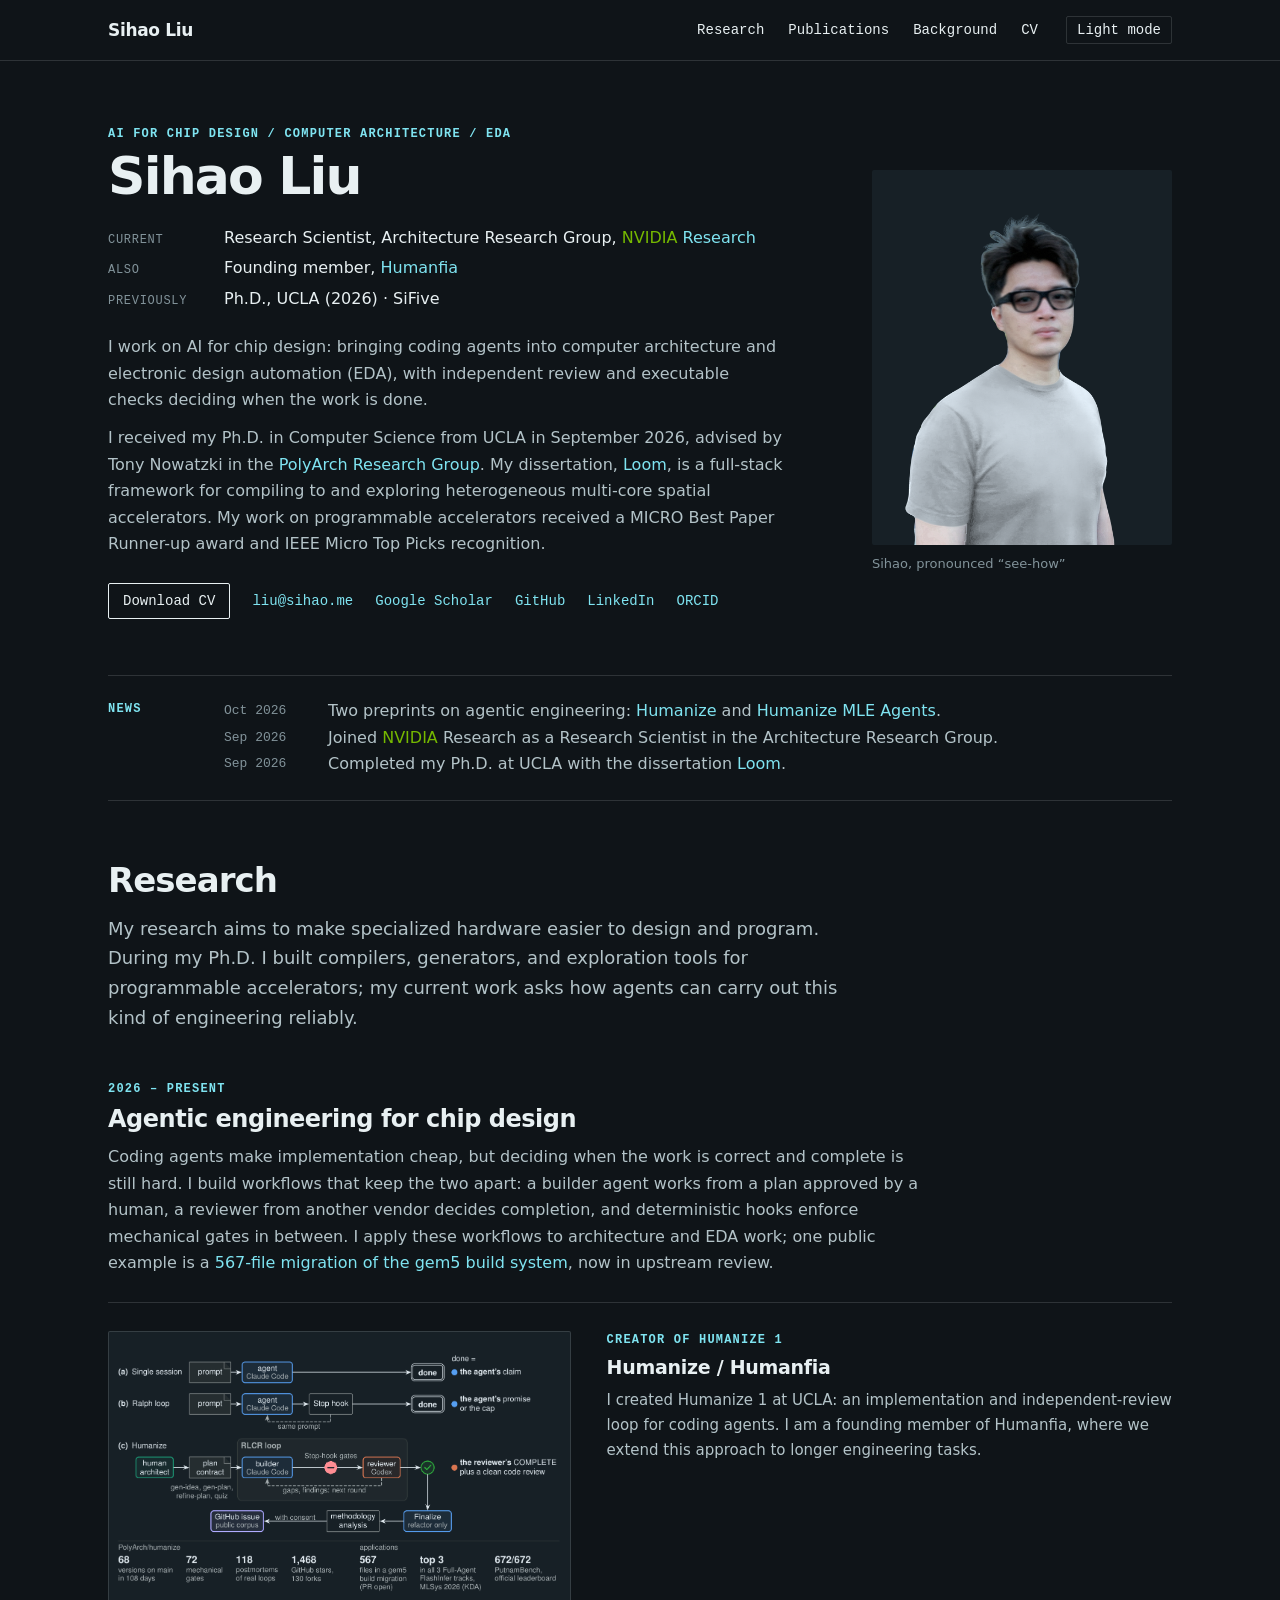
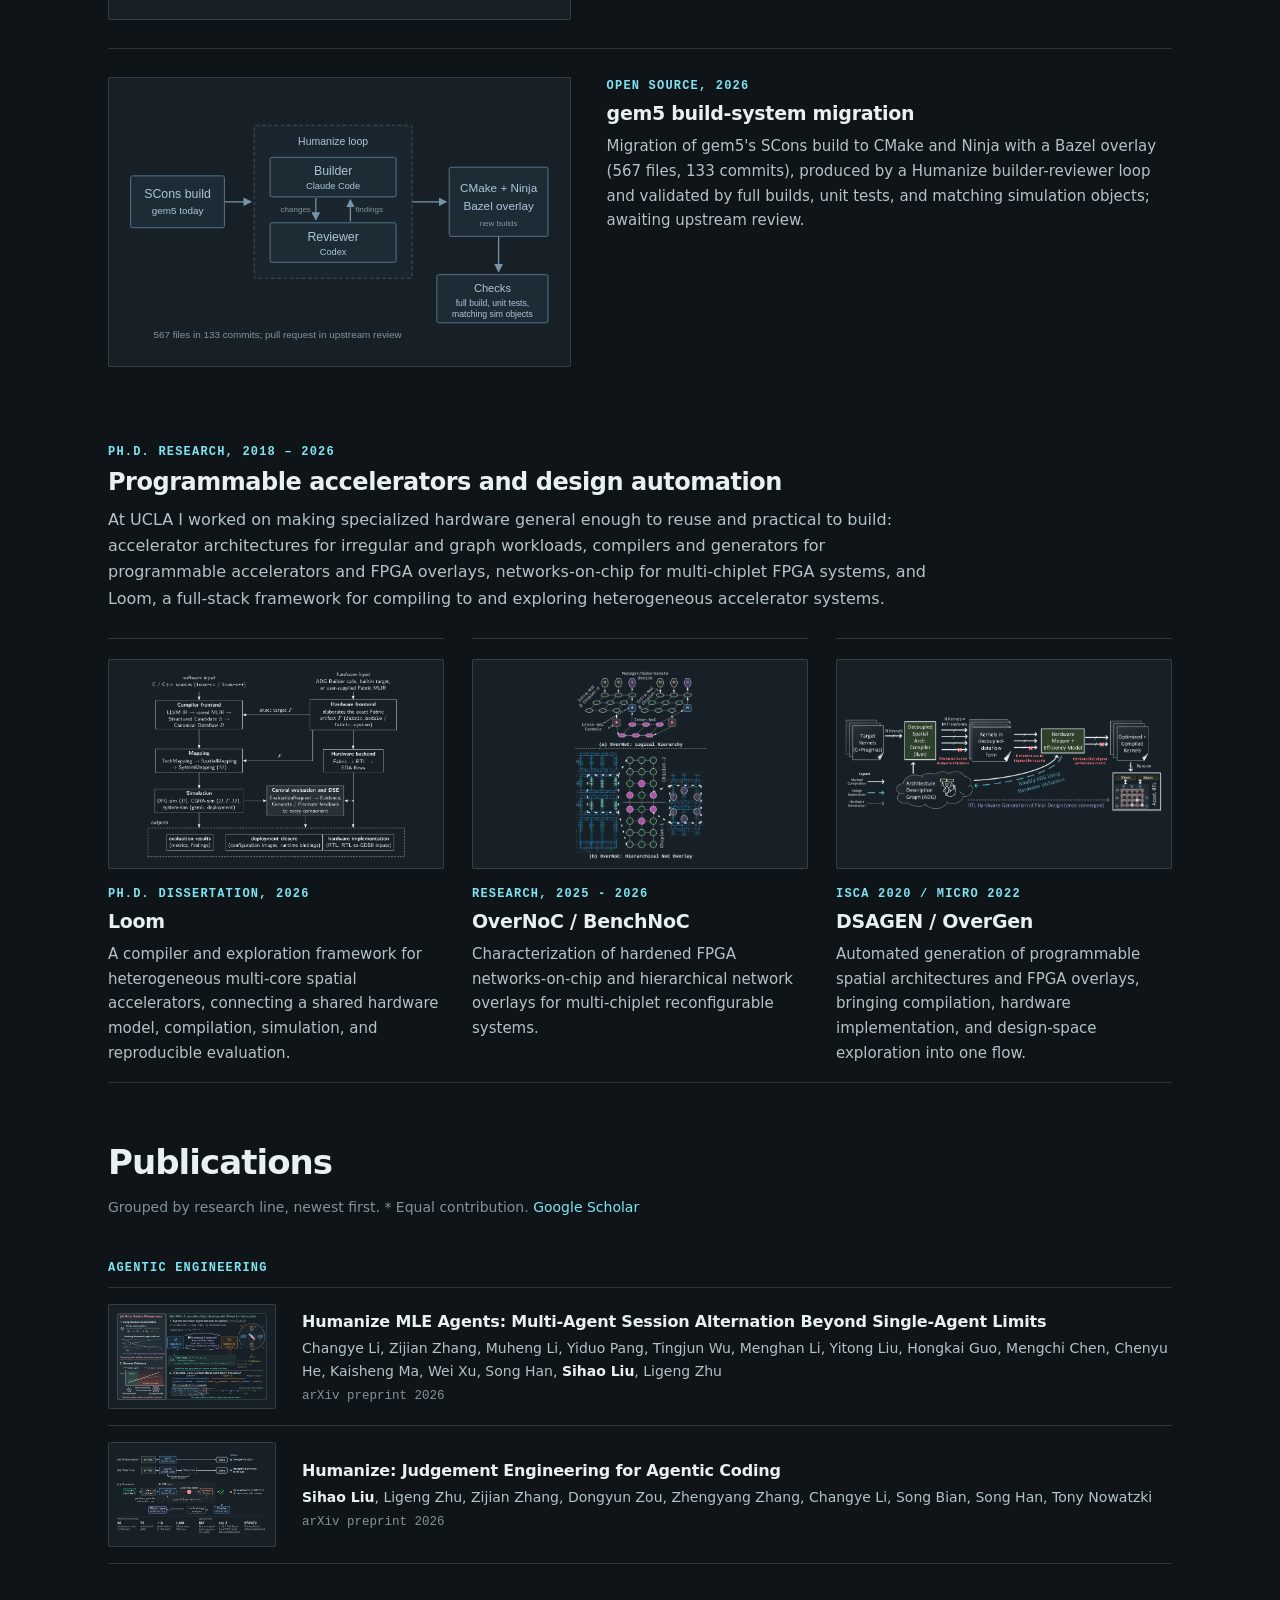
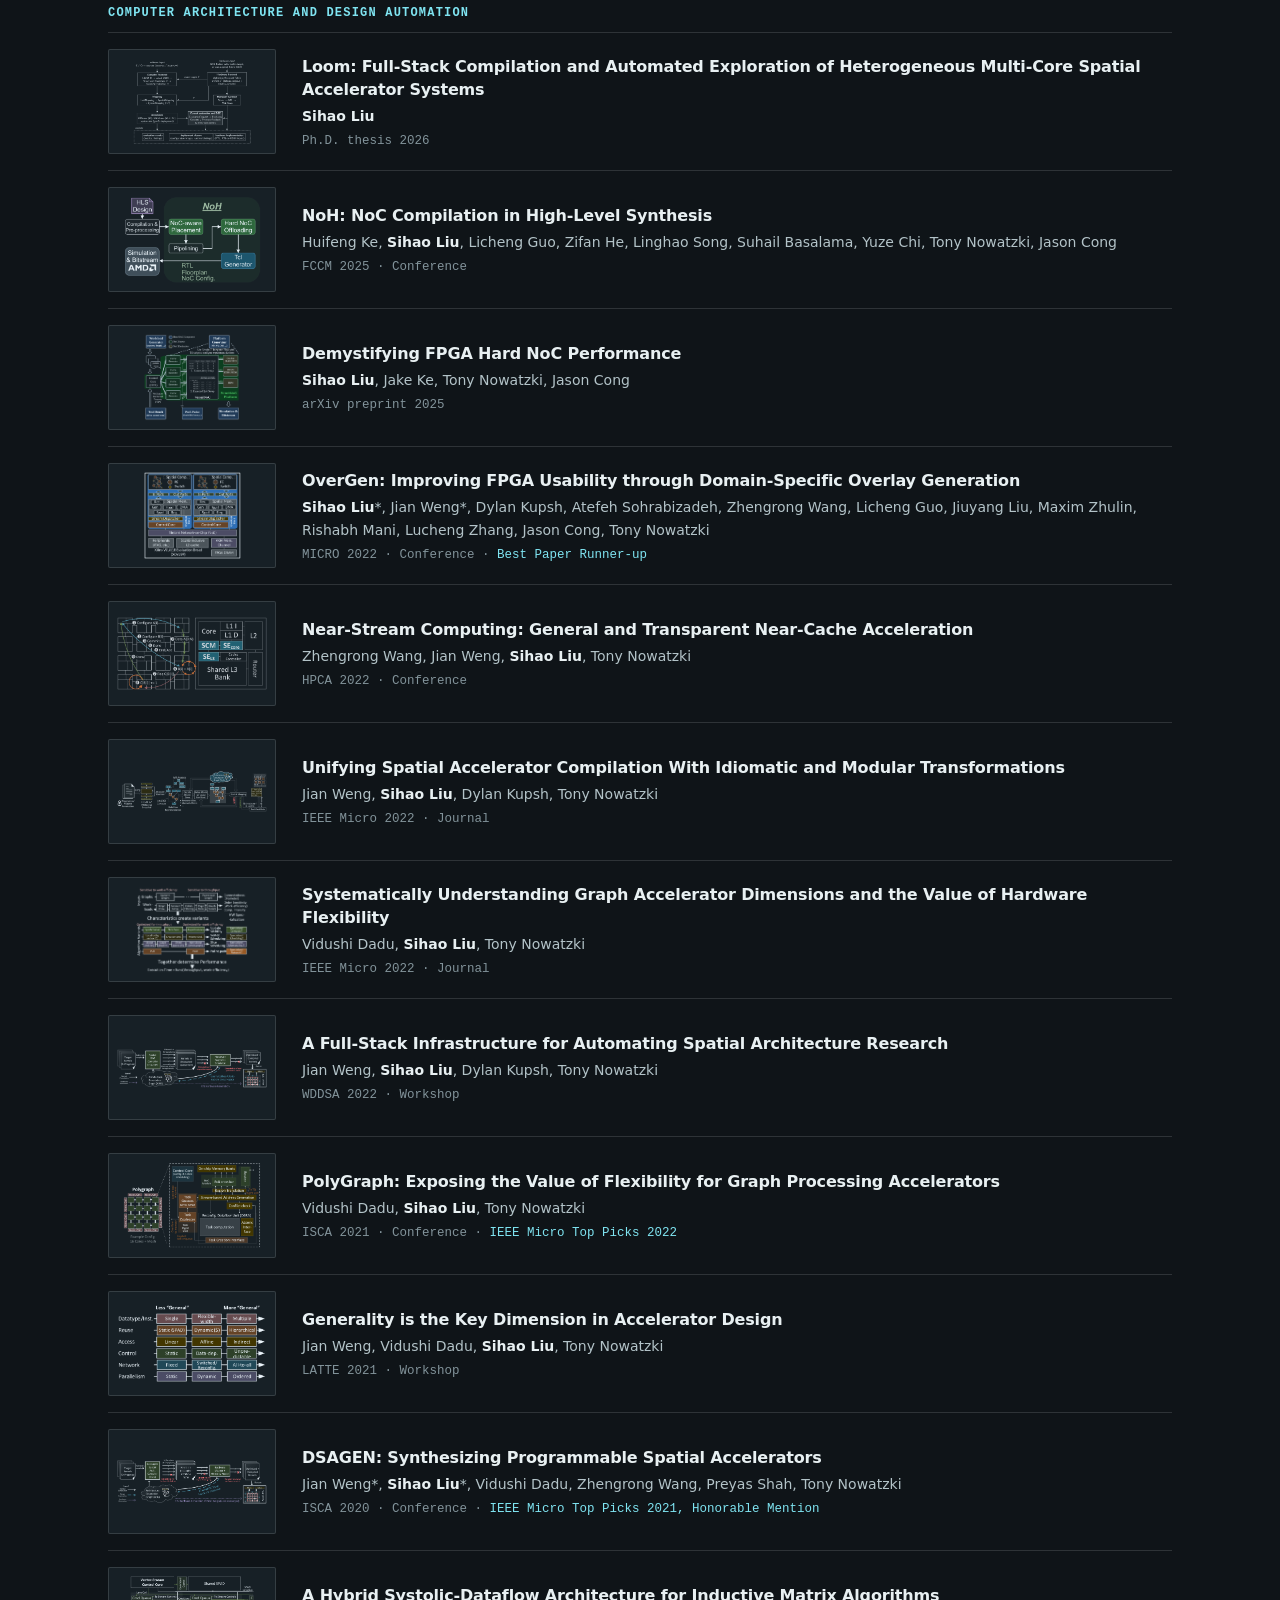
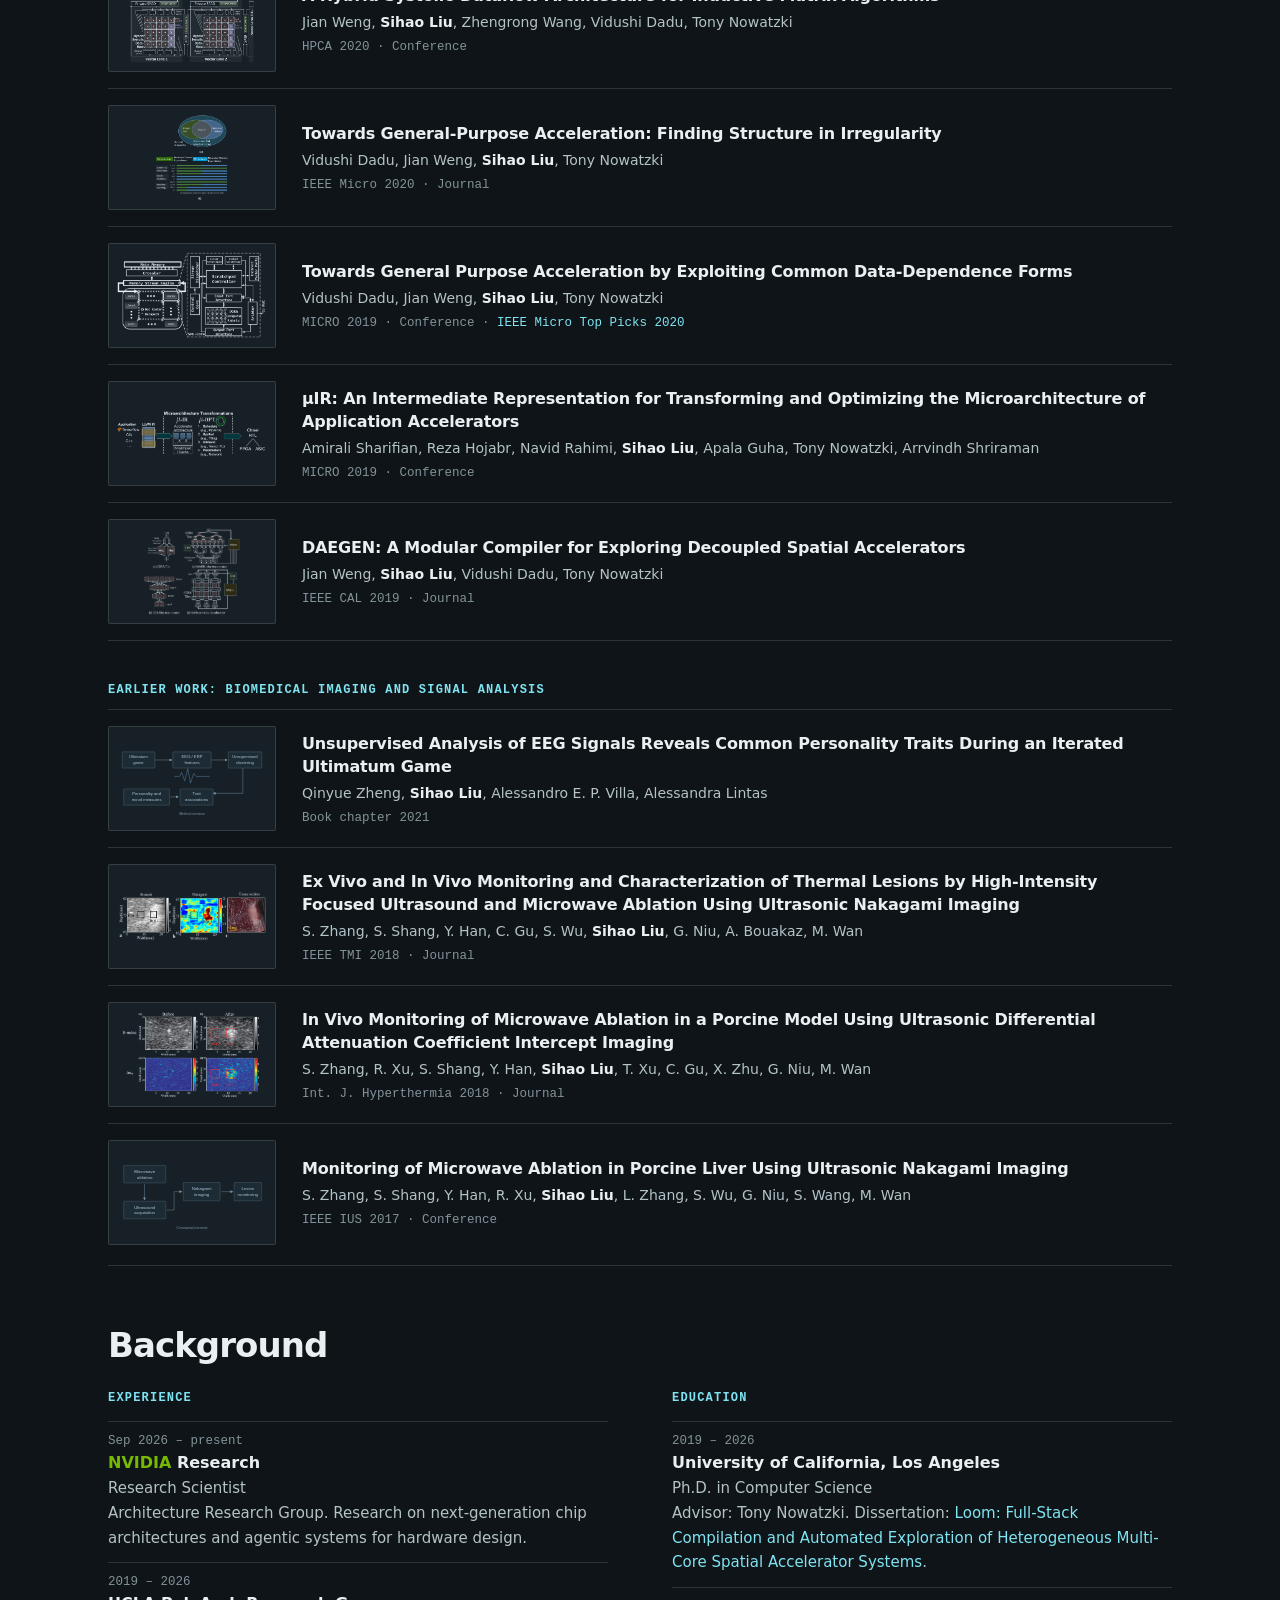
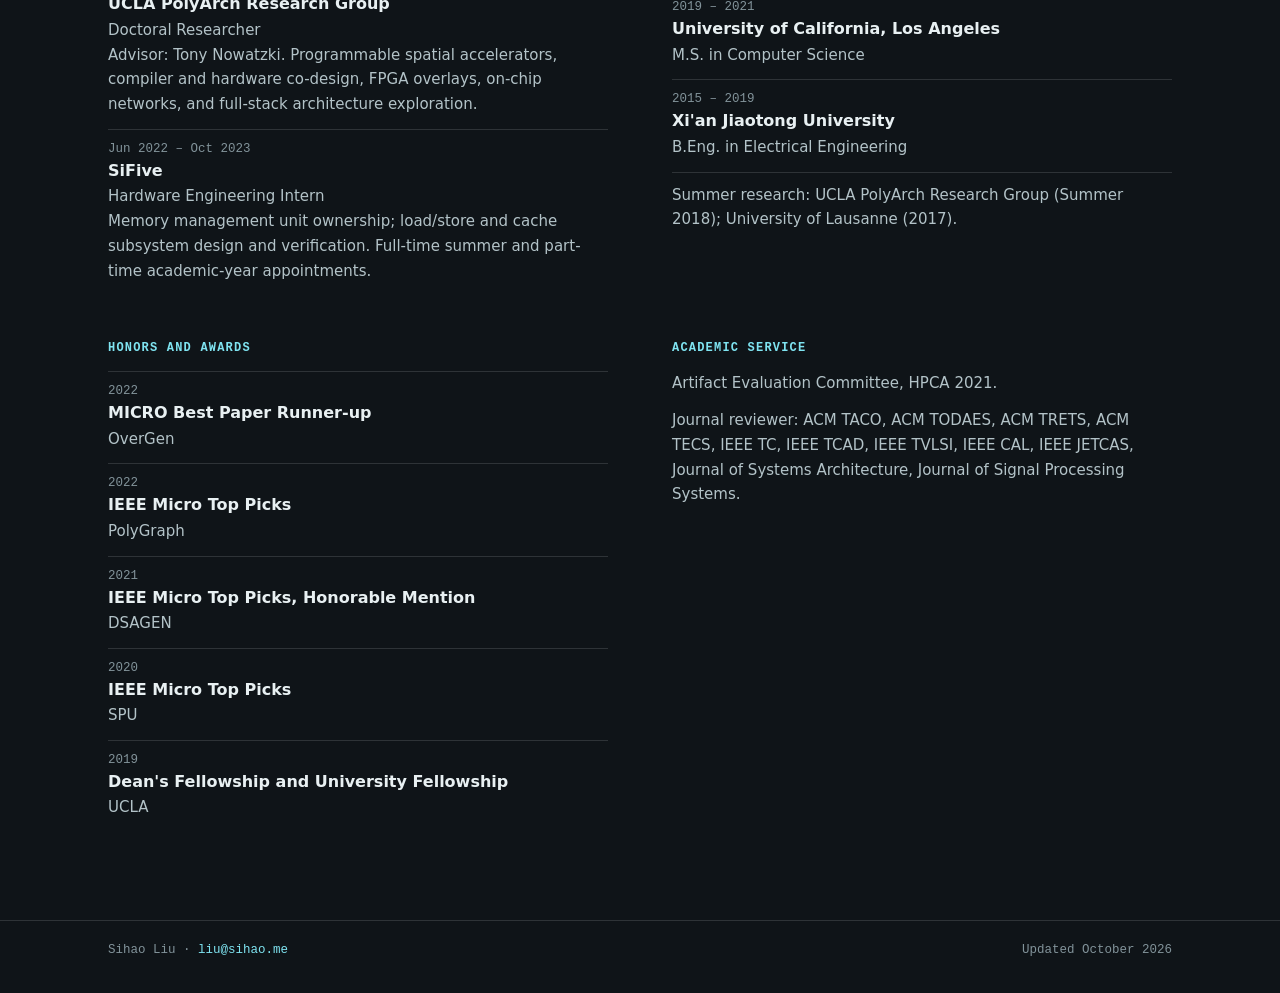
==== commit b556fb56: "Publish homepage 8ba342ebcdcccbe02548de39b5638f03cf15dd3e" ====
--- a/index.html
+++ b/index.html
@@ -43,10 +43,10 @@
       <dl class="roles">
         <div><dt>Current</dt><dd>Research Scientist, Architecture Research Group, <a href="https://research.nvidia.com/person/sihao-liu"><span class="nvidia-word">NVIDIA</span> Research</a></dd></div>
         <div><dt>Also</dt><dd>Founding member, <a href="https://humanfia.ai/about/">Humanfia</a></dd></div>
-        <div><dt>Previously</dt><dd>Ph.D., UCLA (2026) &middot; SiFive &middot; Futurewei Technologies</dd></div>
+        <div><dt>Previously</dt><dd>Ph.D., UCLA (2026) &middot; SiFive</dd></div>
       </dl>
       <p>I work on AI for chip design: bringing coding agents into computer architecture and electronic design automation (EDA), with independent review and executable checks deciding when the work is done.</p>
-      <p>I received my Ph.D. in Computer Science from UCLA in September 2026, advised by Tony Nowatzki in the <a href="https://polyarch.cs.ucla.edu/">PolyArch Research Group</a>. My dissertation, <a href="#pub-loom">Loom</a>, is a full-stack framework for compiling to and exploring heterogeneous multi-core spatial accelerators. My work on programmable accelerators received a MICRO Best Paper Runner-up award and IEEE Micro Top Picks recognition.</p>
+      <p>I received my Ph.D. in Computer Science from UCLA in September 2026, advised by Tony Nowatzki in the <a href="https://polyarch.cs.ucla.edu/">PolyArch Research Group</a>. My dissertation, <a href="#paper-loom">Loom</a>, is a full-stack framework for compiling to and exploring heterogeneous multi-core spatial accelerators. My work on programmable accelerators received a MICRO Best Paper Runner-up award and IEEE Micro Top Picks recognition.</p>
       <p class="links"><a class="button" href="documents/public/Sihao-Liu-CV.pdf" download="Sihao-Liu-CV.pdf">Download CV</a><a href="mailto:liu@sihao.me">liu@sihao.me</a><a href="https://scholar.google.com/citations?user=0rzPGiYAAAAJ">Google Scholar</a><a href="https://github.com/SihaoLiu">GitHub</a><a href="https://www.linkedin.com/in/sihao-liu">LinkedIn</a><a href="https://orcid.org/0000-0003-0937-2460">ORCID</a></p>
     </div>
     <figure class="portrait"><div class="portrait-plate"><img class="dark-only" src="assets/portrait-light-shirt-680.webp" srcset="assets/portrait-light-shirt-340.webp 340w, assets/portrait-light-shirt-680.webp 680w, assets/portrait-light-shirt-1020.webp 1020w" sizes="(max-width: 760px) 260px, 360px" alt="Sihao Liu" width="1020" height="1020" loading="lazy" decoding="async"><img class="light-only" src="assets/portrait-680.webp" srcset="assets/portrait-340.webp 340w, assets/portrait-680.webp 680w, assets/portrait-1020.webp 1020w" sizes="(max-width: 760px) 260px, 360px" alt="Sihao Liu" width="1020" height="1020" loading="lazy" decoding="async"></div><figcaption>Sihao, pronounced &ldquo;see-how&rdquo;</figcaption></figure>
@@ -54,9 +54,9 @@
   <section class="news" aria-labelledby="news-heading">
     <h2 id="news-heading" class="kicker">News</h2>
     <ul>
-      <li><time datetime="2026-10">Oct 2026</time><span>Two preprints on agentic engineering: <a href="#pub-humanize-preprint">Humanize</a> and <a href="#pub-humanize-mle">Humanize MLE Agents</a>.</span></li>
+      <li><time datetime="2026-10">Oct 2026</time><span>Two preprints on agentic engineering: <a href="#paper-humanize-preprint">Humanize</a> and <a href="#paper-humanize-mle">Humanize MLE Agents</a>.</span></li>
       <li><time datetime="2026-09">Sep 2026</time><span>Joined <span class="nvidia-word">NVIDIA</span> Research as a Research Scientist in the Architecture Research Group.</span></li>
-      <li><time datetime="2026-09">Sep 2026</time><span>Completed my Ph.D. at UCLA with the dissertation <a href="#pub-loom">Loom</a>.</span></li>
+      <li><time datetime="2026-09">Sep 2026</time><span>Completed my Ph.D. at UCLA with the dissertation <a href="#paper-loom">Loom</a>.</span></li>
     </ul>
   </section>
   <section id="research" aria-labelledby="research-heading">
@@ -67,7 +67,7 @@
       <h3>Agentic engineering for chip design</h3>
       <p class="thread-text">Coding agents make implementation cheap, but deciding when the work is correct and complete is still hard. I build workflows that keep the two apart: a builder agent works from a plan approved by a human, a reviewer from another vendor decides completion, and deterministic hooks enforce mechanical gates in between. I apply these workflows to architecture and EDA work; one public example is a <a href="https://github.com/gem5/gem5/pull/2969">567-file migration of the gem5 build system</a>, now in upstream review.</p>
       <div class="project-list">
-        <article class="project" id="project-humanize"><figure class="work-figure"><a href="assets/work/humanize-preprint.png" target="_blank" rel="noopener noreferrer" title="Figure 1" aria-label="Enlarge figure: humanize-preprint"><svg viewBox="0 0 1191 657" role="img" aria-label="Humanize compares single-session and Ralph loops with a plan contract, builder, independent reviewer, mechanical gates, and a learning loop."><g class="figure-ink"><image href="assets/work/humanize-preprint.png" width="1191" height="657"/></g></svg></a></figure><div class="project-text"><p class="kicker">Creator of Humanize 1</p><h4><a href="https://humanfia.ai/about/">Humanize / Humanfia</a></h4><p>I created Humanize 1 at UCLA: an implementation and independent-review loop for coding agents. I am a founding member of Humanfia, where we extend this approach to longer engineering tasks.</p></div></article>
+        <article class="project" id="project-humanize"><figure class="work-figure"><a href="assets/work/humanize-preprint.png" target="_blank" rel="noopener noreferrer" title="Figure 1" aria-label="Enlarge figure: humanize-preprint"><svg viewBox="0 0 1191 657" role="img" aria-label="Humanize compares single-session and Ralph loops with a plan contract, builder, independent reviewer, mechanical gates, and a learning loop."><g class="figure-ink"><image href="assets/work/humanize-preprint.png" width="1191" height="657"/></g></svg></a></figure><div class="project-text"><p class="kicker">Creator of Humanize 1</p><h4><a href="https://humanfia.ai/about/">Humanize / Humanfia</a></h4><p>I created Humanize 1 at UCLA: an implementation and independent-review loop for coding agents. I am a founding member of Humanfia, where we extend this approach to longer engineering tasks.</p></div></article><article class="project" id="project-gem5"><figure class="work-figure"><a href="assets/work/gem5.svg" target="_blank" rel="noopener noreferrer" title="Migration overview (original illustration)" aria-label="Enlarge figure: gem5"><svg viewBox="0 0 720.0 400.0" role="img" aria-label="gem5 build-system migration: a Humanize loop with a Claude Code builder and a Codex reviewer moves gem5 from SCons to CMake and Ninja with a Bazel overlay, checked by the full build, unit tests, and matching simulation objects."><g class="figure-ink"><image href="assets/work/gem5.svg" width="720.0" height="400.0"/></g></svg></a></figure><div class="project-text"><p class="kicker">Open source, 2026</p><h4><a href="https://github.com/gem5/gem5/pull/2969">gem5 build-system migration</a></h4><p>Migration of gem5&#x27;s SCons build to CMake and Ninja with a Bazel overlay (567 files, 133 commits), produced by a Humanize builder-reviewer loop and validated by full builds, unit tests, and matching simulation objects; awaiting upstream review.</p></div></article>
         
       </div>
     </div>
@@ -82,16 +82,16 @@
     <h2 id="publications-heading">Publications</h2>
     <p class="note">Grouped by research line, newest first. * Equal contribution. <a href="https://scholar.google.com/citations?user=0rzPGiYAAAAJ">Google Scholar</a></p>
     <h3 class="kicker group">Agentic engineering</h3>
-    <article class="pub" id="pub-humanize-mle"><figure class="work-figure"><a href="assets/work/humanize-mle.png" target="_blank" rel="noopener noreferrer" title="Figure 1" aria-label="Enlarge figure: humanize-mle"><svg viewBox="0 0 1143 663" role="img" aria-label="Humanize MLE Agents alternate agents with capped experiments and context resets over a shared workspace, modelled as a context-reset semi-Markov decision process."><g class="figure-ink"><image href="assets/work/humanize-mle.png" width="1143" height="663"/></g></svg></a></figure><div class="pub-text"><h4><a href="https://arxiv.org/abs/2610.13494">Humanize MLE Agents: Multi-Agent Session Alternation Beyond Single-Agent Limits</a></h4><p class="pub-authors">Changye Li, Zijian Zhang, Muheng Li, Yiduo Pang, Tingjun Wu, Menghan Li, Yitong Liu, Hongkai Guo, Mengchi Chen, Chenyu He, Kaisheng Ma, Wei Xu, Song Han, <strong>Sihao Liu</strong>, Ligeng Zhu</p><p class="pub-meta">arXiv preprint 2026</p></div></article><article class="pub" id="pub-humanize-preprint"><figure class="work-figure"><a href="assets/work/humanize-preprint.png" target="_blank" rel="noopener noreferrer" title="Figure 1" aria-label="Enlarge figure: humanize-preprint"><svg viewBox="0 0 1191 657" role="img" aria-label="Humanize compares single-session and Ralph loops with a plan contract, builder, independent reviewer, mechanical gates, and a learning loop."><g class="figure-ink"><image href="assets/work/humanize-preprint.png" width="1191" height="657"/></g></svg></a></figure><div class="pub-text"><h4><a href="https://arxiv.org/abs/2610.08900">Humanize: Judgement Engineering for Agentic Coding</a></h4><p class="pub-authors"><strong>Sihao Liu</strong>, Ligeng Zhu, Zijian Zhang, Dongyun Zou, Zhengyang Zhang, Changye Li, Song Bian, Song Han, Tony Nowatzki</p><p class="pub-meta">arXiv preprint 2026</p></div></article>
+    <article class="paper" id="paper-humanize-mle"><figure class="work-figure"><a href="assets/work/humanize-mle.png" target="_blank" rel="noopener noreferrer" title="Figure 1" aria-label="Enlarge figure: humanize-mle"><svg viewBox="0 0 1143 663" role="img" aria-label="Humanize MLE Agents alternate agents with capped experiments and context resets over a shared workspace, modelled as a context-reset semi-Markov decision process."><g class="figure-ink"><image href="assets/work/humanize-mle.png" width="1143" height="663"/></g></svg></a></figure><div class="paper-text"><h4><a href="https://arxiv.org/abs/2610.13494">Humanize MLE Agents: Multi-Agent Session Alternation Beyond Single-Agent Limits</a></h4><p class="paper-authors">Changye Li, Zijian Zhang, Muheng Li, Yiduo Pang, Tingjun Wu, Menghan Li, Yitong Liu, Hongkai Guo, Mengchi Chen, Chenyu He, Kaisheng Ma, Wei Xu, Song Han, <strong>Sihao Liu</strong>, Ligeng Zhu</p><p class="paper-meta">arXiv preprint 2026</p></div></article><article class="paper" id="paper-humanize-preprint"><figure class="work-figure"><a href="assets/work/humanize-preprint.png" target="_blank" rel="noopener noreferrer" title="Figure 1" aria-label="Enlarge figure: humanize-preprint"><svg viewBox="0 0 1191 657" role="img" aria-label="Humanize compares single-session and Ralph loops with a plan contract, builder, independent reviewer, mechanical gates, and a learning loop."><g class="figure-ink"><image href="assets/work/humanize-preprint.png" width="1191" height="657"/></g></svg></a></figure><div class="paper-text"><h4><a href="https://arxiv.org/abs/2610.08900">Humanize: Judgement Engineering for Agentic Coding</a></h4><p class="paper-authors"><strong>Sihao Liu</strong>, Ligeng Zhu, Zijian Zhang, Dongyun Zou, Zhengyang Zhang, Changye Li, Song Bian, Song Han, Tony Nowatzki</p><p class="paper-meta">arXiv preprint 2026</p></div></article>
     <h3 class="kicker group">Computer architecture and design automation</h3>
-    <article class="pub" id="pub-loom"><figure class="work-figure"><a href="assets/work/loom.png" target="_blank" rel="noopener noreferrer" title="Figure 3.1" aria-label="Enlarge figure: loom"><svg viewBox="0 0 843 613" role="img" aria-label="Loom full-stack architecture linking compiler and hardware frontends, mapping, simulation, hardware generation, and shared evaluation."><g class="figure-ink"><image href="assets/work/loom.png" width="843" height="613"/></g></svg></a></figure><div class="pub-text"><h4><a href="https://escholarship.org/uc/item/84k2g515">Loom: Full-Stack Compilation and Automated Exploration of Heterogeneous Multi-Core Spatial Accelerator Systems</a></h4><p class="pub-authors"><strong>Sihao Liu</strong></p><p class="pub-meta">Ph.D. thesis 2026</p></div></article><article class="pub" id="pub-noh"><figure class="work-figure"><a href="assets/work/noh.png" target="_blank" rel="noopener noreferrer" title="Figure 3" aria-label="Enlarge figure: noh"><svg viewBox="0 0 961 607" role="img" aria-label="NoH compilation flow connecting HLS preprocessing to NoC-aware placement, pipelining, hard NoC offloading, Tcl generation, and simulation or bitstream generation."><g class="figure-ink"><image href="assets/work/noh.png" width="961" height="607"/></g></svg></a></figure><div class="pub-text"><h4><a href="https://suhailb.github.io/uploads/papers/noh.pdf">NoH: NoC Compilation in High-Level Synthesis</a></h4><p class="pub-authors">Huifeng Ke, <strong>Sihao Liu</strong>, Licheng Guo, Zifan He, Linghao Song, Suhail Basalama, Yuze Chi, Tony Nowatzki, Jason Cong</p><p class="pub-meta">FCCM 2025 &middot; Conference</p></div></article><article class="pub" id="pub-benchnoc"><figure class="work-figure"><a href="assets/work/benchnoc.png" target="_blank" rel="noopener noreferrer" title="Figure 4" aria-label="Enlarge figure: benchnoc"><svg viewBox="0 0 961 873" role="img" aria-label="BenchNoC toolchain with workload and platform generators, traffic generators, a Versal NoC, memory targets, a control core, a performance probe, and simulation or bitstream output."><g class="figure-ink"><image href="assets/work/benchnoc.png" width="961" height="873"/></g></svg></a></figure><div class="pub-text"><h4><a href="https://arxiv.org/abs/2503.10861">Demystifying FPGA Hard NoC Performance</a></h4><p class="pub-authors"><strong>Sihao Liu</strong>, Jake Ke, Tony Nowatzki, Jason Cong</p><p class="pub-meta">arXiv preprint 2025</p></div></article><article class="pub" id="pub-overgen"><figure class="work-figure"><a href="assets/work/overgen.png" target="_blank" rel="noopener noreferrer" title="Figure 8" aria-label="Enlarge figure: overgen"><svg viewBox="0 0 961 854" role="img" aria-label="OverGen dual-tile FPGA overlay with spatial compute and memory blocks, stream dispatchers, control cores, and a shared TileLink network."><g class="figure-ink"><image href="assets/work/overgen.png" width="961" height="854"/></g></svg></a></figure><div class="pub-text"><h4><a href="https://polyarch.cs.ucla.edu/papers/micro2022-overgen.pdf">OverGen: Improving FPGA Usability through Domain-Specific Overlay Generation</a></h4><p class="pub-authors"><strong>Sihao Liu</strong>*, Jian Weng*, Dylan Kupsh, Atefeh Sohrabizadeh, Zhengrong Wang, Licheng Guo, Jiuyang Liu, Maxim Zhulin, Rishabh Mani, Lucheng Zhang, Jason Cong, Tony Nowatzki</p><p class="pub-meta">MICRO 2022 &middot; Conference &middot; <em>Best Paper Runner-up</em></p></div></article><article class="pub" id="pub-nearstream"><figure class="work-figure"><a href="assets/work/nearstream.png" target="_blank" rel="noopener noreferrer" title="Figure 5" aria-label="Enlarge figure: nearstream"><svg viewBox="0 0 961 467" role="img" aria-label="Near-Stream Computing overview showing stream coordination across cache tiles and a tile with core and L3 stream engines beside a shared L3 bank."><g class="figure-ink"><image href="assets/work/nearstream.png" width="961" height="467"/></g></svg></a></figure><div class="pub-text"><h4><a href="https://polyarch.cs.ucla.edu/papers/hpca2022-near-stream-computing.pdf">Near-Stream Computing: General and Transparent Near-Cache Acceleration</a></h4><p class="pub-authors">Zhengrong Wang, Jian Weng, <strong>Sihao Liu</strong>, Tony Nowatzki</p><p class="pub-meta">HPCA 2022 &middot; Conference</p></div></article><article class="pub" id="pub-idiomatic"><figure class="work-figure"><a href="assets/work/idiomatic.png" target="_blank" rel="noopener noreferrer" title="Figure 2" aria-label="Enlarge figure: idiomatic"><svg viewBox="0 0 961 261" role="img" aria-label="Idiomatic compiler overview from pragma-annotated programs to decoupled dataflow, memory analysis, architecture-aware transformations, spatial mapping, and generated control code."><g class="figure-ink"><image href="assets/work/idiomatic.png" width="961" height="261"/></g></svg></a></figure><div class="pub-text"><h4><a href="https://doi.ieeecomputersociety.org/10.1109/MM.2022.3189976">Unifying Spatial Accelerator Compilation With Idiomatic and Modular Transformations</a></h4><p class="pub-authors">Jian Weng, <strong>Sihao Liu</strong>, Dylan Kupsh, Tony Nowatzki</p><p class="pub-meta">IEEE Micro 2022 &middot; Journal</p></div></article><article class="pub" id="pub-polygraph-micro"><figure class="work-figure"><a href="assets/work/polygraph-micro.png" target="_blank" rel="noopener noreferrer" title="Figure 1" aria-label="Enlarge figure: polygraph-micro"><svg viewBox="0 0 961 734" role="img" aria-label="A diagram connects graph and workload properties to graph-processing algorithm variants, hardware choices, and performance."><g class="figure-ink"><image href="assets/work/polygraph-micro.png" width="961" height="734"/></g></svg></a></figure><div class="pub-text"><h4><a href="https://doi.org/10.1109/MM.2022.3160862">Systematically Understanding Graph Accelerator Dimensions and the Value of Hardware Flexibility</a></h4><p class="pub-authors">Vidushi Dadu, <strong>Sihao Liu</strong>, Tony Nowatzki</p><p class="pub-meta">IEEE Micro 2022 &middot; Journal</p></div></article><article class="pub" id="pub-fullstack"><figure class="work-figure"><a href="assets/work/fullstack.png" target="_blank" rel="noopener noreferrer" title="Figure 1" aria-label="Enlarge figure: fullstack"><svg viewBox="0 0 961 253" role="img" aria-label="Full-stack accelerator automation flow linking target kernels, a spatial compiler, a hardware mapper and simulator, architecture graph exploration, and RTL generation."><g class="figure-ink"><image href="assets/work/fullstack.png" width="961" height="253"/></g></svg></a></figure><div class="pub-text"><h4><a href="https://www.escalab.org/wp-content/uploads/2022/10/gpdsa2022-paper46.pdf">A Full-Stack Infrastructure for Automating Spatial Architecture Research</a></h4><p class="pub-authors">Jian Weng, <strong>Sihao Liu</strong>, Dylan Kupsh, Tony Nowatzki</p><p class="pub-meta">WDDSA 2022 &middot; Workshop</p></div></article><article class="pub" id="pub-polygraph"><figure class="work-figure"><a href="assets/work/polygraph.png" target="_blank" rel="noopener noreferrer" title="Figure 11" aria-label="Enlarge figure: polygraph"><svg viewBox="0 0 961 607" role="img" aria-label="PolyGraph multicore mesh and a core containing task queues, a task coalescer, stream address generation, on-chip memory banks, and a reconfigurable dataflow unit."><g class="figure-ink"><image href="assets/work/polygraph.png" width="961" height="607"/></g></svg></a></figure><div class="pub-text"><h4><a href="https://polyarch.cs.ucla.edu/papers/isca2021-polygraph.pdf">PolyGraph: Exposing the Value of Flexibility for Graph Processing Accelerators</a></h4><p class="pub-authors">Vidushi Dadu, <strong>Sihao Liu</strong>, Tony Nowatzki</p><p class="pub-meta">ISCA 2021 &middot; Conference &middot; <em>IEEE Micro Top Picks 2022</em></p></div></article><article class="pub" id="pub-latte"><figure class="work-figure"><a href="assets/work/latte.png" target="_blank" rel="noopener noreferrer" title="Figure 1" aria-label="Enlarge figure: latte"><svg viewBox="0 0 961 510" role="img" aria-label="Six rows show increasing accelerator generality in data types, reuse, memory access, control, networks, and parallelism."><g class="figure-ink"><image href="assets/work/latte.png" width="961" height="510"/></g></svg></a></figure><div class="pub-text"><h4><a href="https://capra.cs.cornell.edu/latte21/paper/32.pdf">Generality is the Key Dimension in Accelerator Design</a></h4><p class="pub-authors">Jian Weng, Vidushi Dadu, <strong>Sihao Liu</strong>, Tony Nowatzki</p><p class="pub-meta">LATTE 2021 &middot; Workshop</p></div></article><article class="pub" id="pub-dsagen"><figure class="work-figure"><a href="assets/work/dsagen.png" target="_blank" rel="noopener noreferrer" title="Figure 1" aria-label="Enlarge figure: dsagen"><svg viewBox="0 0 961 286" role="img" aria-label="DSAGEN flow from target kernels through a decoupled spatial compiler and hardware mapper, with an architecture description graph guiding exploration and RTL generation."><g class="figure-ink"><image href="assets/work/dsagen.png" width="961" height="286"/></g></svg></a></figure><div class="pub-text"><h4><a href="https://polyarch.cs.ucla.edu/papers/isca2020-daegen.pdf">DSAGEN: Synthesizing Programmable Spatial Accelerators</a></h4><p class="pub-authors">Jian Weng*, <strong>Sihao Liu</strong>*, Vidushi Dadu, Zhengrong Wang, Preyas Shah, Tony Nowatzki</p><p class="pub-meta">ISCA 2020 &middot; Conference &middot; <em>IEEE Micro Top Picks 2021, Honorable Mention</em></p></div></article><article class="pub" id="pub-revel"><figure class="work-figure"><a href="assets/work/revel.png" target="_blank" rel="noopener noreferrer" title="Figure 14" aria-label="Enlarge figure: revel"><svg viewBox="0 0 961 674" role="img" aria-label="REVEL architecture with a vector-stream control core, shared scratchpad, command queues, and vector lanes containing private scratchpads and hybrid systolic-dataflow fabrics."><g class="figure-ink"><image href="assets/work/revel.png" width="961" height="674"/></g></svg></a></figure><div class="pub-text"><h4><a href="https://polyarch.cs.ucla.edu/papers/hpca2020-revel.pdf">A Hybrid Systolic-Dataflow Architecture for Inductive Matrix Algorithms</a></h4><p class="pub-authors">Jian Weng, <strong>Sihao Liu</strong>, Zhengrong Wang, Vidushi Dadu, Tony Nowatzki</p><p class="pub-meta">HPCA 2020 &middot; Conference</p></div></article><article class="pub" id="pub-spu-micro"><figure class="work-figure"><a href="assets/work/spu-micro.png" target="_blank" rel="noopener noreferrer" title="Figure 1" aria-label="Enlarge figure: spu-micro"><svg viewBox="0 0 961 1133" role="img" aria-label="A Venn diagram and workload chart classify algorithms by stream-join and alias-free indirect data dependences."><g class="figure-ink"><image href="assets/work/spu-micro.png" width="961" height="1133"/></g></svg></a></figure><div class="pub-text"><h4><a href="https://doi.org/10.1109/MM.2020.2986199">Towards General-Purpose Acceleration: Finding Structure in Irregularity</a></h4><p class="pub-authors">Vidushi Dadu, Jian Weng, <strong>Sihao Liu</strong>, Tony Nowatzki</p><p class="pub-meta">IEEE Micro 2020 &middot; Journal</p></div></article><article class="pub" id="pub-spu"><figure class="work-figure"><a href="assets/work/spu.png" target="_blank" rel="noopener noreferrer" title="Figure 12" aria-label="Enlarge figure: spu"><svg viewBox="0 0 961 557" role="img" aria-label="SPU overview with a multicore network, memory stream engine, and an expanded core containing a stream dispatcher, scratchpad controller, and dataflow compute fabric."><g class="figure-ink"><image href="assets/work/spu.png" width="961" height="557"/></g></svg></a></figure><div class="pub-text"><h4><a href="https://polyarch.cs.ucla.edu/papers/micro2019-spu.pdf">Towards General Purpose Acceleration by Exploiting Common Data-Dependence Forms</a></h4><p class="pub-authors">Vidushi Dadu, Jian Weng, <strong>Sihao Liu</strong>, Tony Nowatzki</p><p class="pub-meta">MICRO 2019 &middot; Conference &middot; <em>IEEE Micro Top Picks 2020</em></p></div></article><article class="pub" id="pub-uir"><figure class="work-figure"><a href="assets/work/uir.png" target="_blank" rel="noopener noreferrer" title="Figure 1, toolchain portion" aria-label="Enlarge figure: uir"><svg viewBox="0 0 961 291" role="img" aria-label="The uIR toolchain translates TensorFlow, Cilk, and C++ through LLVM IR, applies microarchitecture transformations, and emits Chisel RTL for FPGA or ASIC implementation."><g class="figure-ink"><image href="assets/work/uir.png" width="961" height="291"/></g></svg></a></figure><div class="pub-text"><h4><a href="https://www.cs.sfu.ca/~ashriram/papers/2019_MICRO_MUIR.pdf">μIR: An Intermediate Representation for Transforming and Optimizing the Microarchitecture of Application Accelerators</a></h4><p class="pub-authors">Amirali Sharifian, Reza Hojabr, Navid Rahimi, <strong>Sihao Liu</strong>, Apala Guha, Tony Nowatzki, Arrvindh Shriraman</p><p class="pub-meta">MICRO 2019 &middot; Conference</p></div></article><article class="pub" id="pub-daegen"><figure class="work-figure"><a href="assets/work/daegen.png" target="_blank" rel="noopener noreferrer" title="Figure 1" aria-label="Enlarge figure: daegen"><svg viewBox="0 0 961 873" role="img" aria-label="Examples of DAEGEN architecture description graphs: a CGRA tile and CCA-like, MAERI-like, and Softbrain-like spatial accelerators assembled from compute, switch, and memory components."><g class="figure-ink"><image href="assets/work/daegen.png" width="961" height="873"/></g></svg></a></figure><div class="pub-text"><h4><a href="https://www.seas.ucla.edu/~jianw/daegen.pdf">DAEGEN: A Modular Compiler for Exploring Decoupled Spatial Accelerators</a></h4><p class="pub-authors">Jian Weng, <strong>Sihao Liu</strong>, Vidushi Dadu, Tony Nowatzki</p><p class="pub-meta">IEEE CAL 2019 &middot; Journal</p></div></article>
+    <article class="paper" id="paper-loom"><figure class="work-figure"><a href="assets/work/loom.png" target="_blank" rel="noopener noreferrer" title="Figure 3.1" aria-label="Enlarge figure: loom"><svg viewBox="0 0 843 613" role="img" aria-label="Loom full-stack architecture linking compiler and hardware frontends, mapping, simulation, hardware generation, and shared evaluation."><g class="figure-ink"><image href="assets/work/loom.png" width="843" height="613"/></g></svg></a></figure><div class="paper-text"><h4><a href="https://escholarship.org/uc/item/84k2g515">Loom: Full-Stack Compilation and Automated Exploration of Heterogeneous Multi-Core Spatial Accelerator Systems</a></h4><p class="paper-authors"><strong>Sihao Liu</strong></p><p class="paper-meta">Ph.D. thesis 2026</p></div></article><article class="paper" id="paper-noh"><figure class="work-figure"><a href="assets/work/noh.png" target="_blank" rel="noopener noreferrer" title="Figure 3" aria-label="Enlarge figure: noh"><svg viewBox="0 0 961 607" role="img" aria-label="NoH compilation flow connecting HLS preprocessing to NoC-aware placement, pipelining, hard NoC offloading, Tcl generation, and simulation or bitstream generation."><g class="figure-ink"><image href="assets/work/noh.png" width="961" height="607"/></g></svg></a></figure><div class="paper-text"><h4><a href="https://suhailb.github.io/uploads/papers/noh.pdf">NoH: NoC Compilation in High-Level Synthesis</a></h4><p class="paper-authors">Huifeng Ke, <strong>Sihao Liu</strong>, Licheng Guo, Zifan He, Linghao Song, Suhail Basalama, Yuze Chi, Tony Nowatzki, Jason Cong</p><p class="paper-meta">FCCM 2025 &middot; Conference</p></div></article><article class="paper" id="paper-benchnoc"><figure class="work-figure"><a href="assets/work/benchnoc.png" target="_blank" rel="noopener noreferrer" title="Figure 4" aria-label="Enlarge figure: benchnoc"><svg viewBox="0 0 961 873" role="img" aria-label="BenchNoC toolchain with workload and platform generators, traffic generators, a Versal NoC, memory targets, a control core, a performance probe, and simulation or bitstream output."><g class="figure-ink"><image href="assets/work/benchnoc.png" width="961" height="873"/></g></svg></a></figure><div class="paper-text"><h4><a href="https://arxiv.org/abs/2503.10861">Demystifying FPGA Hard NoC Performance</a></h4><p class="paper-authors"><strong>Sihao Liu</strong>, Jake Ke, Tony Nowatzki, Jason Cong</p><p class="paper-meta">arXiv preprint 2025</p></div></article><article class="paper" id="paper-overgen"><figure class="work-figure"><a href="assets/work/overgen.png" target="_blank" rel="noopener noreferrer" title="Figure 8" aria-label="Enlarge figure: overgen"><svg viewBox="0 0 961 854" role="img" aria-label="OverGen dual-tile FPGA overlay with spatial compute and memory blocks, stream dispatchers, control cores, and a shared TileLink network."><g class="figure-ink"><image href="assets/work/overgen.png" width="961" height="854"/></g></svg></a></figure><div class="paper-text"><h4><a href="https://polyarch.cs.ucla.edu/papers/micro2022-overgen.pdf">OverGen: Improving FPGA Usability through Domain-Specific Overlay Generation</a></h4><p class="paper-authors"><strong>Sihao Liu</strong>*, Jian Weng*, Dylan Kupsh, Atefeh Sohrabizadeh, Zhengrong Wang, Licheng Guo, Jiuyang Liu, Maxim Zhulin, Rishabh Mani, Lucheng Zhang, Jason Cong, Tony Nowatzki</p><p class="paper-meta">MICRO 2022 &middot; Conference &middot; <em>Best Paper Runner-up</em></p></div></article><article class="paper" id="paper-nearstream"><figure class="work-figure"><a href="assets/work/nearstream.png" target="_blank" rel="noopener noreferrer" title="Figure 5" aria-label="Enlarge figure: nearstream"><svg viewBox="0 0 961 467" role="img" aria-label="Near-Stream Computing overview showing stream coordination across cache tiles and a tile with core and L3 stream engines beside a shared L3 bank."><g class="figure-ink"><image href="assets/work/nearstream.png" width="961" height="467"/></g></svg></a></figure><div class="paper-text"><h4><a href="https://polyarch.cs.ucla.edu/papers/hpca2022-near-stream-computing.pdf">Near-Stream Computing: General and Transparent Near-Cache Acceleration</a></h4><p class="paper-authors">Zhengrong Wang, Jian Weng, <strong>Sihao Liu</strong>, Tony Nowatzki</p><p class="paper-meta">HPCA 2022 &middot; Conference</p></div></article><article class="paper" id="paper-idiomatic"><figure class="work-figure"><a href="assets/work/idiomatic.png" target="_blank" rel="noopener noreferrer" title="Figure 2" aria-label="Enlarge figure: idiomatic"><svg viewBox="0 0 961 261" role="img" aria-label="Idiomatic compiler overview from pragma-annotated programs to decoupled dataflow, memory analysis, architecture-aware transformations, spatial mapping, and generated control code."><g class="figure-ink"><image href="assets/work/idiomatic.png" width="961" height="261"/></g></svg></a></figure><div class="paper-text"><h4><a href="https://doi.ieeecomputersociety.org/10.1109/MM.2022.3189976">Unifying Spatial Accelerator Compilation With Idiomatic and Modular Transformations</a></h4><p class="paper-authors">Jian Weng, <strong>Sihao Liu</strong>, Dylan Kupsh, Tony Nowatzki</p><p class="paper-meta">IEEE Micro 2022 &middot; Journal</p></div></article><article class="paper" id="paper-polygraph-micro"><figure class="work-figure"><a href="assets/work/polygraph-micro.png" target="_blank" rel="noopener noreferrer" title="Figure 1" aria-label="Enlarge figure: polygraph-micro"><svg viewBox="0 0 961 734" role="img" aria-label="A diagram connects graph and workload properties to graph-processing algorithm variants, hardware choices, and performance."><g class="figure-ink"><image href="assets/work/polygraph-micro.png" width="961" height="734"/></g></svg></a></figure><div class="paper-text"><h4><a href="https://doi.org/10.1109/MM.2022.3160862">Systematically Understanding Graph Accelerator Dimensions and the Value of Hardware Flexibility</a></h4><p class="paper-authors">Vidushi Dadu, <strong>Sihao Liu</strong>, Tony Nowatzki</p><p class="paper-meta">IEEE Micro 2022 &middot; Journal</p></div></article><article class="paper" id="paper-fullstack"><figure class="work-figure"><a href="assets/work/fullstack.png" target="_blank" rel="noopener noreferrer" title="Figure 1" aria-label="Enlarge figure: fullstack"><svg viewBox="0 0 961 253" role="img" aria-label="Full-stack accelerator automation flow linking target kernels, a spatial compiler, a hardware mapper and simulator, architecture graph exploration, and RTL generation."><g class="figure-ink"><image href="assets/work/fullstack.png" width="961" height="253"/></g></svg></a></figure><div class="paper-text"><h4><a href="https://www.escalab.org/wp-content/uploads/2022/10/gpdsa2022-paper46.pdf">A Full-Stack Infrastructure for Automating Spatial Architecture Research</a></h4><p class="paper-authors">Jian Weng, <strong>Sihao Liu</strong>, Dylan Kupsh, Tony Nowatzki</p><p class="paper-meta">WDDSA 2022 &middot; Workshop</p></div></article><article class="paper" id="paper-polygraph"><figure class="work-figure"><a href="assets/work/polygraph.png" target="_blank" rel="noopener noreferrer" title="Figure 11" aria-label="Enlarge figure: polygraph"><svg viewBox="0 0 961 607" role="img" aria-label="PolyGraph multicore mesh and a core containing task queues, a task coalescer, stream address generation, on-chip memory banks, and a reconfigurable dataflow unit."><g class="figure-ink"><image href="assets/work/polygraph.png" width="961" height="607"/></g></svg></a></figure><div class="paper-text"><h4><a href="https://polyarch.cs.ucla.edu/papers/isca2021-polygraph.pdf">PolyGraph: Exposing the Value of Flexibility for Graph Processing Accelerators</a></h4><p class="paper-authors">Vidushi Dadu, <strong>Sihao Liu</strong>, Tony Nowatzki</p><p class="paper-meta">ISCA 2021 &middot; Conference &middot; <em>IEEE Micro Top Picks 2022</em></p></div></article><article class="paper" id="paper-latte"><figure class="work-figure"><a href="assets/work/latte.png" target="_blank" rel="noopener noreferrer" title="Figure 1" aria-label="Enlarge figure: latte"><svg viewBox="0 0 961 510" role="img" aria-label="Six rows show increasing accelerator generality in data types, reuse, memory access, control, networks, and parallelism."><g class="figure-ink"><image href="assets/work/latte.png" width="961" height="510"/></g></svg></a></figure><div class="paper-text"><h4><a href="https://capra.cs.cornell.edu/latte21/paper/32.pdf">Generality is the Key Dimension in Accelerator Design</a></h4><p class="paper-authors">Jian Weng, Vidushi Dadu, <strong>Sihao Liu</strong>, Tony Nowatzki</p><p class="paper-meta">LATTE 2021 &middot; Workshop</p></div></article><article class="paper" id="paper-dsagen"><figure class="work-figure"><a href="assets/work/dsagen.png" target="_blank" rel="noopener noreferrer" title="Figure 1" aria-label="Enlarge figure: dsagen"><svg viewBox="0 0 961 286" role="img" aria-label="DSAGEN flow from target kernels through a decoupled spatial compiler and hardware mapper, with an architecture description graph guiding exploration and RTL generation."><g class="figure-ink"><image href="assets/work/dsagen.png" width="961" height="286"/></g></svg></a></figure><div class="paper-text"><h4><a href="https://polyarch.cs.ucla.edu/papers/isca2020-daegen.pdf">DSAGEN: Synthesizing Programmable Spatial Accelerators</a></h4><p class="paper-authors">Jian Weng*, <strong>Sihao Liu</strong>*, Vidushi Dadu, Zhengrong Wang, Preyas Shah, Tony Nowatzki</p><p class="paper-meta">ISCA 2020 &middot; Conference &middot; <em>IEEE Micro Top Picks 2021, Honorable Mention</em></p></div></article><article class="paper" id="paper-revel"><figure class="work-figure"><a href="assets/work/revel.png" target="_blank" rel="noopener noreferrer" title="Figure 14" aria-label="Enlarge figure: revel"><svg viewBox="0 0 961 674" role="img" aria-label="REVEL architecture with a vector-stream control core, shared scratchpad, command queues, and vector lanes containing private scratchpads and hybrid systolic-dataflow fabrics."><g class="figure-ink"><image href="assets/work/revel.png" width="961" height="674"/></g></svg></a></figure><div class="paper-text"><h4><a href="https://polyarch.cs.ucla.edu/papers/hpca2020-revel.pdf">A Hybrid Systolic-Dataflow Architecture for Inductive Matrix Algorithms</a></h4><p class="paper-authors">Jian Weng, <strong>Sihao Liu</strong>, Zhengrong Wang, Vidushi Dadu, Tony Nowatzki</p><p class="paper-meta">HPCA 2020 &middot; Conference</p></div></article><article class="paper" id="paper-spu-micro"><figure class="work-figure"><a href="assets/work/spu-micro.png" target="_blank" rel="noopener noreferrer" title="Figure 1" aria-label="Enlarge figure: spu-micro"><svg viewBox="0 0 961 1133" role="img" aria-label="A Venn diagram and workload chart classify algorithms by stream-join and alias-free indirect data dependences."><g class="figure-ink"><image href="assets/work/spu-micro.png" width="961" height="1133"/></g></svg></a></figure><div class="paper-text"><h4><a href="https://doi.org/10.1109/MM.2020.2986199">Towards General-Purpose Acceleration: Finding Structure in Irregularity</a></h4><p class="paper-authors">Vidushi Dadu, Jian Weng, <strong>Sihao Liu</strong>, Tony Nowatzki</p><p class="paper-meta">IEEE Micro 2020 &middot; Journal</p></div></article><article class="paper" id="paper-spu"><figure class="work-figure"><a href="assets/work/spu.png" target="_blank" rel="noopener noreferrer" title="Figure 12" aria-label="Enlarge figure: spu"><svg viewBox="0 0 961 557" role="img" aria-label="SPU overview with a multicore network, memory stream engine, and an expanded core containing a stream dispatcher, scratchpad controller, and dataflow compute fabric."><g class="figure-ink"><image href="assets/work/spu.png" width="961" height="557"/></g></svg></a></figure><div class="paper-text"><h4><a href="https://polyarch.cs.ucla.edu/papers/micro2019-spu.pdf">Towards General Purpose Acceleration by Exploiting Common Data-Dependence Forms</a></h4><p class="paper-authors">Vidushi Dadu, Jian Weng, <strong>Sihao Liu</strong>, Tony Nowatzki</p><p class="paper-meta">MICRO 2019 &middot; Conference &middot; <em>IEEE Micro Top Picks 2020</em></p></div></article><article class="paper" id="paper-uir"><figure class="work-figure"><a href="assets/work/uir.png" target="_blank" rel="noopener noreferrer" title="Figure 1, toolchain portion" aria-label="Enlarge figure: uir"><svg viewBox="0 0 961 291" role="img" aria-label="The uIR toolchain translates TensorFlow, Cilk, and C++ through LLVM IR, applies microarchitecture transformations, and emits Chisel RTL for FPGA or ASIC implementation."><g class="figure-ink"><image href="assets/work/uir.png" width="961" height="291"/></g></svg></a></figure><div class="paper-text"><h4><a href="https://www.cs.sfu.ca/~ashriram/papers/2019_MICRO_MUIR.pdf">μIR: An Intermediate Representation for Transforming and Optimizing the Microarchitecture of Application Accelerators</a></h4><p class="paper-authors">Amirali Sharifian, Reza Hojabr, Navid Rahimi, <strong>Sihao Liu</strong>, Apala Guha, Tony Nowatzki, Arrvindh Shriraman</p><p class="paper-meta">MICRO 2019 &middot; Conference</p></div></article><article class="paper" id="paper-daegen"><figure class="work-figure"><a href="assets/work/daegen.png" target="_blank" rel="noopener noreferrer" title="Figure 1" aria-label="Enlarge figure: daegen"><svg viewBox="0 0 961 873" role="img" aria-label="Examples of DAEGEN architecture description graphs: a CGRA tile and CCA-like, MAERI-like, and Softbrain-like spatial accelerators assembled from compute, switch, and memory components."><g class="figure-ink"><image href="assets/work/daegen.png" width="961" height="873"/></g></svg></a></figure><div class="paper-text"><h4><a href="https://www.seas.ucla.edu/~jianw/daegen.pdf">DAEGEN: A Modular Compiler for Exploring Decoupled Spatial Accelerators</a></h4><p class="paper-authors">Jian Weng, <strong>Sihao Liu</strong>, Vidushi Dadu, Tony Nowatzki</p><p class="paper-meta">IEEE CAL 2019 &middot; Journal</p></div></article>
     <h3 class="kicker group">Earlier work: biomedical imaging and signal analysis</h3>
-    <article class="pub" id="pub-eeg"><figure class="work-figure"><a href="assets/work/eeg.svg" target="_blank" rel="noopener noreferrer" title="Method overview (original illustration)" aria-label="Enlarge figure: eeg"><svg viewBox="0 0 720.0 400.0" role="img" aria-label="Conceptual EEG study workflow linking an iterated ultimatum game, EEG features, clustering, and personality associations."><g class="figure-ink"><image href="assets/work/eeg.svg" width="720.0" height="400.0"/></g></svg></a></figure><div class="pub-text"><h4><a href="https://doi.org/10.1007/978-981-16-0317-4_41">Unsupervised Analysis of EEG Signals Reveals Common Personality Traits During an Iterated Ultimatum Game</a></h4><p class="pub-authors">Qinyue Zheng, <strong>Sihao Liu</strong>, Alessandro E. P. Villa, Alessandra Lintas</p><p class="pub-meta">Book chapter 2021</p></div></article><article class="pub" id="pub-nakagami"><figure class="work-figure"><a href="assets/work/nakagami.png" target="_blank" rel="noopener noreferrer" title="Figure 2" aria-label="Enlarge figure: nakagami"><svg viewBox="0 0 961 341" role="img" aria-label="B-mode ultrasound, a color Nakagami parameter map, and a tissue section show a thermal lesion in bovine liver after HIFU ablation."><g class="figure-ink"><image href="assets/work/nakagami.png" width="961" height="341"/></g><defs><clipPath id="data-nakagami"><rect x="64.387" y="51.15" width="242.172" height="220.627"/><rect x="316.16900000000004" y="51.15" width="14.415" height="220.627"/><rect x="406.503" y="52.855" width="242.172" height="221.309"/><rect x="656.363" y="52.855" width="15.376" height="221.309"/><rect x="708.257" y="50.467999999999996" width="241.211" height="220.627"/></clipPath></defs><g clip-path="url(#data-nakagami)"><image href="assets/work/nakagami.png" width="961" height="341"/></g></svg></a></figure><div class="pub-text"><h4><a href="https://doi.org/10.1109/TMI.2018.2829934">Ex Vivo and In Vivo Monitoring and Characterization of Thermal Lesions by High-Intensity Focused Ultrasound and Microwave Ablation Using Ultrasonic Nakagami Imaging</a></h4><p class="pub-authors">S. Zhang, S. Shang, Y. Han, C. Gu, S. Wu, <strong>Sihao Liu</strong>, G. Niu, A. Bouakaz, M. Wan</p><p class="pub-meta">IEEE TMI 2018 &middot; Journal</p></div></article><article class="pub" id="pub-ablation"><figure class="work-figure"><a href="assets/work/ablation.png" target="_blank" rel="noopener noreferrer" title="Figure 3(a-d)" aria-label="Enlarge figure: ablation"><svg viewBox="0 0 961 595" role="img" aria-label="Before-and-after B-mode and differential attenuation images of porcine liver, with marked regions for the microwave-induced thermal lesion and surrounding tissue."><g class="figure-ink"><image href="assets/work/ablation.png" width="961" height="595"/></g><defs><clipPath id="data-ablation"><rect x="161.448" y="39.865" width="317.13" height="226.1"/><rect x="490.11" y="39.865" width="17.298" height="226.1"/><rect x="579.483" y="39.865" width="319.052" height="226.1"/><rect x="909.106" y="39.865" width="17.298" height="226.1"/><rect x="161.448" y="320.70500000000004" width="317.13" height="226.1"/><rect x="490.11" y="320.70500000000004" width="17.298" height="226.1"/><rect x="579.483" y="320.70500000000004" width="319.052" height="226.1"/><rect x="909.106" y="320.70500000000004" width="17.298" height="226.1"/></clipPath></defs><g clip-path="url(#data-ablation)"><image href="assets/work/ablation.png" width="961" height="595"/></g></svg></a></figure><div class="pub-text"><h4><a href="https://doi.org/10.1080/02656736.2018.1437477">In Vivo Monitoring of Microwave Ablation in a Porcine Model Using Ultrasonic Differential Attenuation Coefficient Intercept Imaging</a></h4><p class="pub-authors">S. Zhang, R. Xu, S. Shang, Y. Han, <strong>Sihao Liu</strong>, T. Xu, C. Gu, X. Zhu, G. Niu, M. Wan</p><p class="pub-meta">Int. J. Hyperthermia 2018 &middot; Journal</p></div></article><article class="pub" id="pub-ius"><figure class="work-figure"><a href="assets/work/ius.svg" target="_blank" rel="noopener noreferrer" title="Method overview (original illustration)" aria-label="Enlarge figure: ius"><svg viewBox="0 0 720.0 400.0" role="img" aria-label="Conceptual workflow for ultrasonic Nakagami monitoring of microwave ablation."><g class="figure-ink"><image href="assets/work/ius.svg" width="720.0" height="400.0"/></g></svg></a></figure><div class="pub-text"><h4><a href="https://doi.org/10.1109/ULTSYM.2017.8091531">Monitoring of Microwave Ablation in Porcine Liver Using Ultrasonic Nakagami Imaging</a></h4><p class="pub-authors">S. Zhang, S. Shang, Y. Han, R. Xu, <strong>Sihao Liu</strong>, L. Zhang, S. Wu, G. Niu, S. Wang, M. Wan</p><p class="pub-meta">IEEE IUS 2017 &middot; Conference</p></div></article>
+    <article class="paper" id="paper-eeg"><figure class="work-figure"><a href="assets/work/eeg.svg" target="_blank" rel="noopener noreferrer" title="Method overview (original illustration)" aria-label="Enlarge figure: eeg"><svg viewBox="0 0 720.0 400.0" role="img" aria-label="Conceptual EEG study workflow linking an iterated ultimatum game, EEG features, clustering, and personality associations."><g class="figure-ink"><image href="assets/work/eeg.svg" width="720.0" height="400.0"/></g></svg></a></figure><div class="paper-text"><h4><a href="https://doi.org/10.1007/978-981-16-0317-4_41">Unsupervised Analysis of EEG Signals Reveals Common Personality Traits During an Iterated Ultimatum Game</a></h4><p class="paper-authors">Qinyue Zheng, <strong>Sihao Liu</strong>, Alessandro E. P. Villa, Alessandra Lintas</p><p class="paper-meta">Book chapter 2021</p></div></article><article class="paper" id="paper-nakagami"><figure class="work-figure"><a href="assets/work/nakagami.png" target="_blank" rel="noopener noreferrer" title="Figure 2" aria-label="Enlarge figure: nakagami"><svg viewBox="0 0 961 341" role="img" aria-label="B-mode ultrasound, a color Nakagami parameter map, and a tissue section show a thermal lesion in bovine liver after HIFU ablation."><g class="figure-ink"><image href="assets/work/nakagami.png" width="961" height="341"/></g><defs><clipPath id="data-nakagami"><rect x="64.387" y="51.15" width="242.172" height="220.627"/><rect x="316.16900000000004" y="51.15" width="14.415" height="220.627"/><rect x="406.503" y="52.855" width="242.172" height="221.309"/><rect x="656.363" y="52.855" width="15.376" height="221.309"/><rect x="708.257" y="50.467999999999996" width="241.211" height="220.627"/></clipPath></defs><g clip-path="url(#data-nakagami)"><image href="assets/work/nakagami.png" width="961" height="341"/></g></svg></a></figure><div class="paper-text"><h4><a href="https://doi.org/10.1109/TMI.2018.2829934">Ex Vivo and In Vivo Monitoring and Characterization of Thermal Lesions by High-Intensity Focused Ultrasound and Microwave Ablation Using Ultrasonic Nakagami Imaging</a></h4><p class="paper-authors">S. Zhang, S. Shang, Y. Han, C. Gu, S. Wu, <strong>Sihao Liu</strong>, G. Niu, A. Bouakaz, M. Wan</p><p class="paper-meta">IEEE TMI 2018 &middot; Journal</p></div></article><article class="paper" id="paper-ablation"><figure class="work-figure"><a href="assets/work/ablation.png" target="_blank" rel="noopener noreferrer" title="Figure 3(a-d)" aria-label="Enlarge figure: ablation"><svg viewBox="0 0 961 595" role="img" aria-label="Before-and-after B-mode and differential attenuation images of porcine liver, with marked regions for the microwave-induced thermal lesion and surrounding tissue."><g class="figure-ink"><image href="assets/work/ablation.png" width="961" height="595"/></g><defs><clipPath id="data-ablation"><rect x="161.448" y="39.865" width="317.13" height="226.1"/><rect x="490.11" y="39.865" width="17.298" height="226.1"/><rect x="579.483" y="39.865" width="319.052" height="226.1"/><rect x="909.106" y="39.865" width="17.298" height="226.1"/><rect x="161.448" y="320.70500000000004" width="317.13" height="226.1"/><rect x="490.11" y="320.70500000000004" width="17.298" height="226.1"/><rect x="579.483" y="320.70500000000004" width="319.052" height="226.1"/><rect x="909.106" y="320.70500000000004" width="17.298" height="226.1"/></clipPath></defs><g clip-path="url(#data-ablation)"><image href="assets/work/ablation.png" width="961" height="595"/></g></svg></a></figure><div class="paper-text"><h4><a href="https://doi.org/10.1080/02656736.2018.1437477">In Vivo Monitoring of Microwave Ablation in a Porcine Model Using Ultrasonic Differential Attenuation Coefficient Intercept Imaging</a></h4><p class="paper-authors">S. Zhang, R. Xu, S. Shang, Y. Han, <strong>Sihao Liu</strong>, T. Xu, C. Gu, X. Zhu, G. Niu, M. Wan</p><p class="paper-meta">Int. J. Hyperthermia 2018 &middot; Journal</p></div></article><article class="paper" id="paper-ius"><figure class="work-figure"><a href="assets/work/ius.svg" target="_blank" rel="noopener noreferrer" title="Method overview (original illustration)" aria-label="Enlarge figure: ius"><svg viewBox="0 0 720.0 400.0" role="img" aria-label="Conceptual workflow for ultrasonic Nakagami monitoring of microwave ablation."><g class="figure-ink"><image href="assets/work/ius.svg" width="720.0" height="400.0"/></g></svg></a></figure><div class="paper-text"><h4><a href="https://doi.org/10.1109/ULTSYM.2017.8091531">Monitoring of Microwave Ablation in Porcine Liver Using Ultrasonic Nakagami Imaging</a></h4><p class="paper-authors">S. Zhang, S. Shang, Y. Han, R. Xu, <strong>Sihao Liu</strong>, L. Zhang, S. Wu, G. Niu, S. Wang, M. Wan</p><p class="paper-meta">IEEE IUS 2017 &middot; Conference</p></div></article>
   </section>
   <section id="background" aria-labelledby="background-heading">
     <h2 id="background-heading">Background</h2>
     <div class="background-grid">
-      <div><h3 class="kicker">Experience</h3><div class="entry"><p class="entry-date">Sep 2026 &ndash; present</p><h4><a href="https://research.nvidia.com/person/sihao-liu"><span class="nvidia-word">NVIDIA</span> Research</a></h4><p>Research Scientist</p><p class="entry-detail">Architecture Research Group. Research on next-generation chip architectures and agentic systems for hardware design.</p></div><div class="entry"><p class="entry-date">Jun 2022 &ndash; Oct 2023</p><h4>SiFive</h4><p>Hardware Engineering Intern</p><p class="entry-detail">Memory management unit ownership; load/store and cache subsystem design and verification. Full-time summer and part-time academic-year appointments.</p></div><div class="entry"><p class="entry-date">Summer 2021</p><h4>Futurewei Technologies</h4><p>CPU Microarchitecture Intern</p><p class="entry-detail">RISC-V vector CPU research and FPGA platform development.</p></div></div>
+      <div><h3 class="kicker">Experience</h3><div class="entry"><p class="entry-date">Sep 2026 &ndash; present</p><h4><a href="https://research.nvidia.com/person/sihao-liu"><span class="nvidia-word">NVIDIA</span> Research</a></h4><p>Research Scientist</p><p class="entry-detail">Architecture Research Group. Research on next-generation chip architectures and agentic systems for hardware design.</p></div><div class="entry"><p class="entry-date">2019 &ndash; 2026</p><h4>UCLA PolyArch Research Group</h4><p>Doctoral Researcher</p><p class="entry-detail">Advisor: Tony Nowatzki. Programmable spatial accelerators, compiler and hardware co-design, FPGA overlays, on-chip networks, and full-stack architecture exploration.</p></div><div class="entry"><p class="entry-date">Jun 2022 &ndash; Oct 2023</p><h4>SiFive</h4><p>Hardware Engineering Intern</p><p class="entry-detail">Memory management unit ownership; load/store and cache subsystem design and verification. Full-time summer and part-time academic-year appointments.</p></div></div>
       <div><h3 class="kicker">Education</h3><div class="entry"><p class="entry-date">2019 &ndash; 2026</p><h4>University of California, Los Angeles</h4><p>Ph.D. in Computer Science</p><p class="entry-detail">Advisor: Tony Nowatzki. Dissertation: <a href="https://escholarship.org/uc/item/84k2g515">Loom: Full-Stack Compilation and Automated Exploration of Heterogeneous Multi-Core Spatial Accelerator Systems</a>.</p></div><div class="entry"><p class="entry-date">2019 &ndash; 2021</p><h4>University of California, Los Angeles</h4><p>M.S. in Computer Science</p></div><div class="entry"><p class="entry-date">2015 &ndash; 2019</p><h4>Xi&#x27;an Jiaotong University</h4><p>B.Eng. in Electrical Engineering</p></div><p class="entry-detail">Summer research: UCLA PolyArch Research Group (Summer 2018); University of Lausanne (2017).</p></div>
       <div><h3 class="kicker">Honors and awards</h3><div class="entry"><p class="entry-date">2022</p><h4><a href="https://www.cs.ucla.edu/ucla-wins-best-paper-runner-up-at-micro-2022/">MICRO Best Paper Runner-up</a></h4><p>OverGen</p></div><div class="entry"><p class="entry-date">2022</p><h4>IEEE Micro Top Picks</h4><p>PolyGraph</p></div><div class="entry"><p class="entry-date">2021</p><h4>IEEE Micro Top Picks, Honorable Mention</h4><p>DSAGEN</p></div><div class="entry"><p class="entry-date">2020</p><h4>IEEE Micro Top Picks</h4><p>SPU</p></div><div class="entry"><p class="entry-date">2019</p><h4>Dean&#x27;s Fellowship and University Fellowship</h4><p>UCLA</p></div></div>
       <div><h3 class="kicker">Academic service</h3><p>Artifact Evaluation Committee, HPCA 2021.</p><p>Journal reviewer: ACM TACO, ACM TODAES, ACM TRETS, ACM TECS, IEEE TC, IEEE TCAD, IEEE TVLSI, IEEE CAL, IEEE JETCAS, Journal of Systems Architecture, Journal of Signal Processing Systems.</p></div>
--- a/stylesheet.css
+++ b/stylesheet.css
@@ -146,15 +146,15 @@
 
 /* Publications */
 .kicker.group { margin: 40px 0 0; padding-bottom: 10px; border-bottom: 1px solid var(--divider); }
-.pub { display: grid; grid-template-columns: 168px minmax(0, 1fr); gap: 26px; align-items: center; padding: 16px 0; border-bottom: 1px solid var(--divider); }
-#publications > .pub:last-child { border-bottom: 0; }
-.pub h4 { margin: 0 0 4px; font-size: 16px; line-height: 1.45; letter-spacing: -.01em; font-weight: 650; }
-.pub h4 a { color: var(--text-1); }
-.pub h4 a:hover { color: var(--link); }
-.pub-authors { margin: 0 0 6px; font-size: 14px; color: var(--text-2); }
-.pub-authors strong { color: var(--text-1); font-weight: 650; }
-.pub-meta { margin: 0; font: 12.5px var(--mono); color: var(--text-3); }
-.pub-meta em { font-style: normal; color: var(--link); }
+.paper { display: grid; grid-template-columns: 168px minmax(0, 1fr); gap: 26px; align-items: center; padding: 16px 0; border-bottom: 1px solid var(--divider); }
+#publications > .paper:last-child { border-bottom: 0; }
+.paper h4 { margin: 0 0 4px; font-size: 16px; line-height: 1.45; letter-spacing: -.01em; font-weight: 650; }
+.paper h4 a { color: var(--text-1); }
+.paper h4 a:hover { color: var(--link); }
+.paper-authors { margin: 0 0 6px; font-size: 14px; color: var(--text-2); }
+.paper-authors strong { color: var(--text-1); font-weight: 650; }
+.paper-meta { margin: 0; font: 12.5px var(--mono); color: var(--text-3); }
+.paper-meta em { font-style: normal; color: var(--link); }
 
 /* Background */
 .background-grid { display: grid; grid-template-columns: minmax(0, 1fr) minmax(0, 1fr); gap: 16px 64px; margin-top: 24px; }
@@ -196,7 +196,7 @@
   h1 { font-size: 38px; }
   .roles div, .news, .news li { grid-template-columns: minmax(0, 1fr); gap: 0; }
   .project-list .project, .project-grid { grid-template-columns: minmax(0, 1fr); gap: 16px; }
-  .pub { grid-template-columns: 110px minmax(0, 1fr); gap: 16px; align-items: start; }
+  .paper { grid-template-columns: 110px minmax(0, 1fr); gap: 16px; align-items: start; }
   .background-grid { grid-template-columns: minmax(0, 1fr); }
 }
 @media (max-width: 420px) {
@@ -207,5 +207,5 @@
 @media print {
   :root, :root[data-theme="light"] { --page: #fff; --sheet: #fff; --text-1: #000; --text-2: #222; --text-3: #444; --link: #000; --divider: #bbb; }
   .site-header, .usage-panel, .skip-link { display: none; }
-  .project, .pub, .entry { break-inside: avoid; }
-}
+  .project, .paper, .entry { break-inside: avoid; }
+}
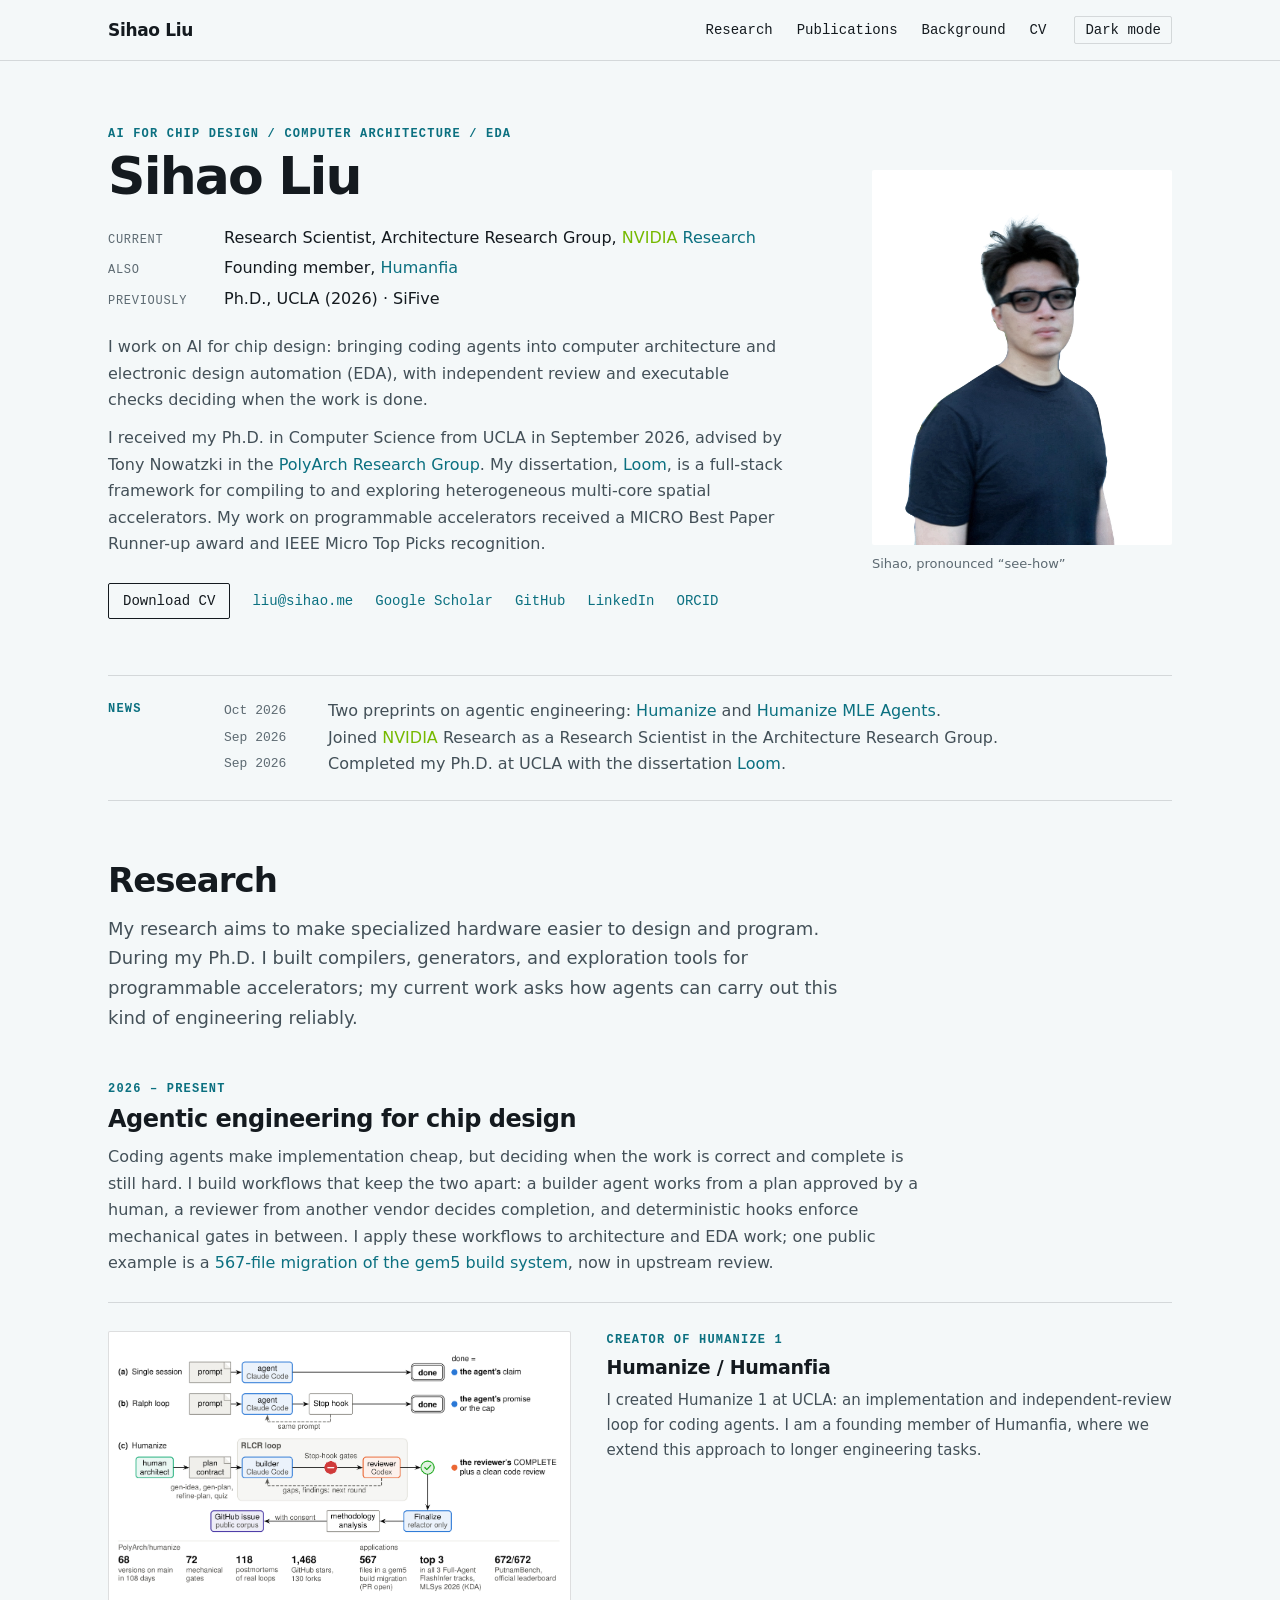
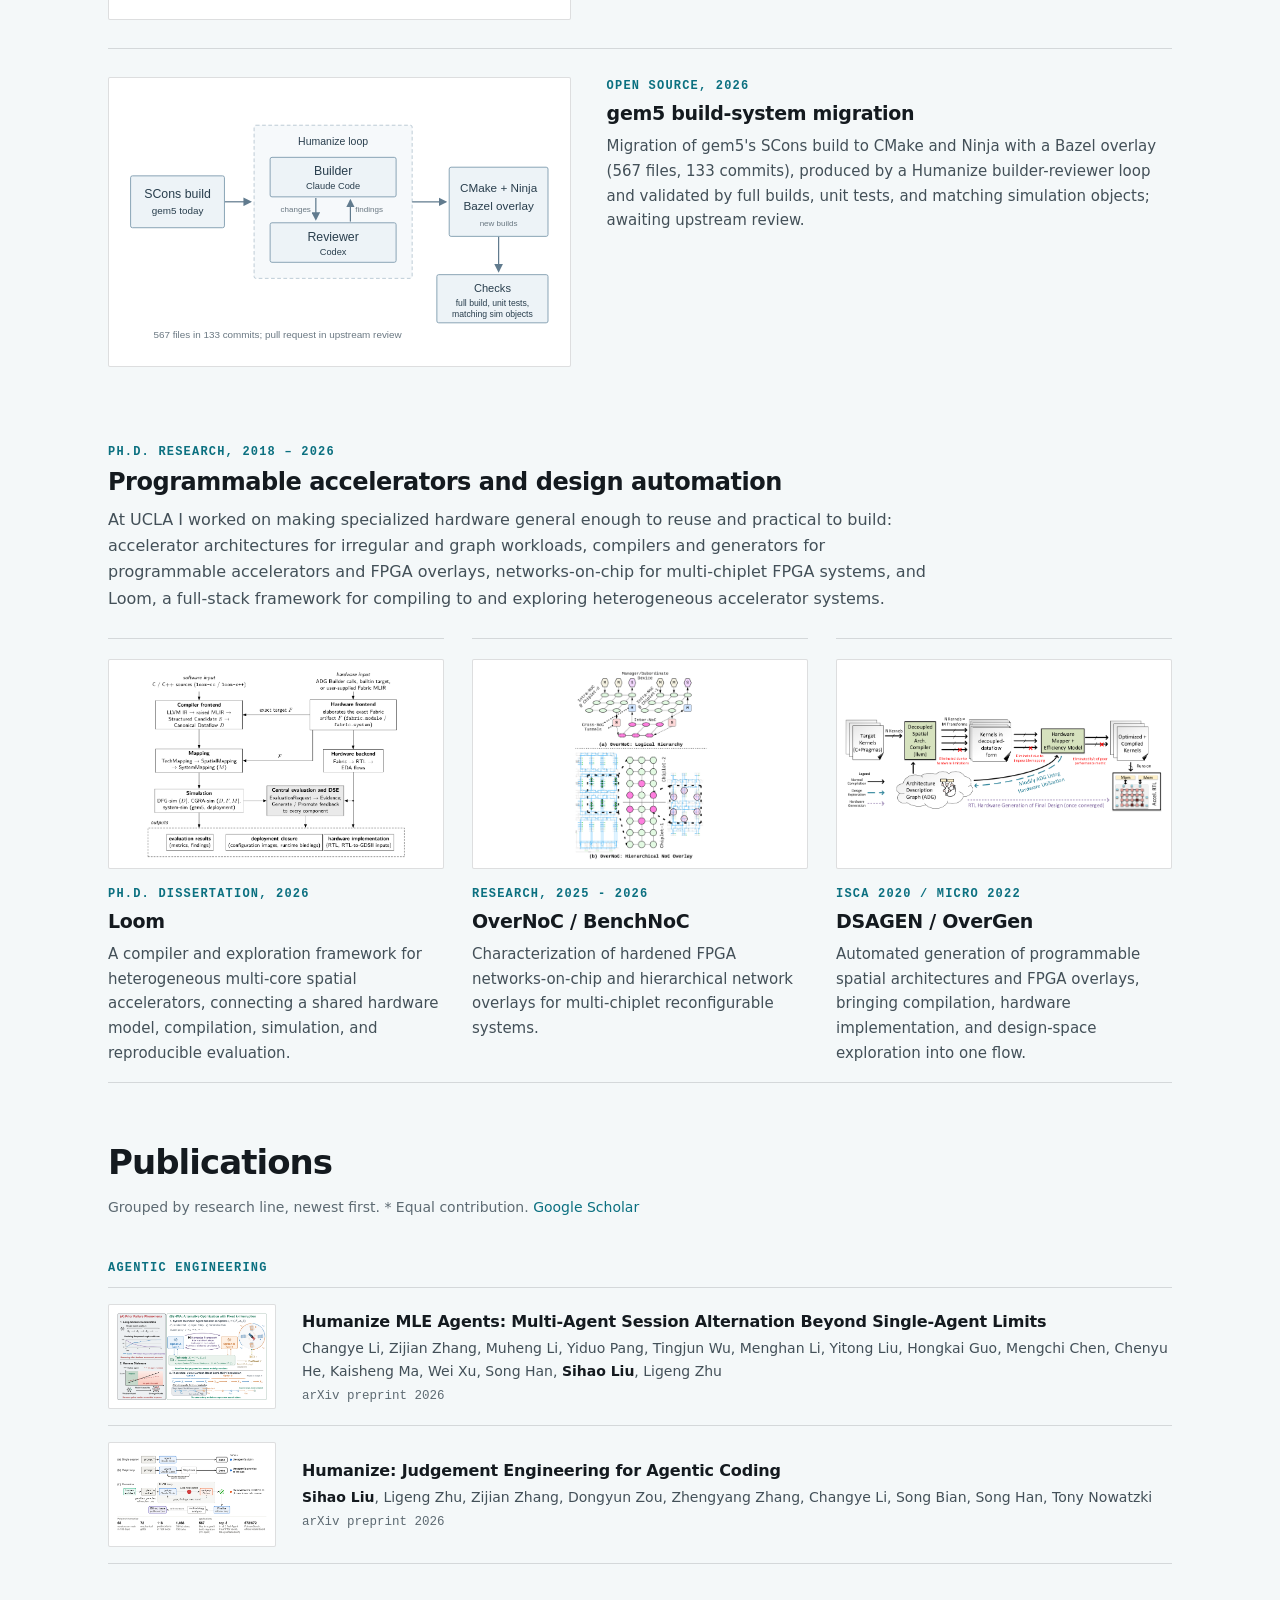
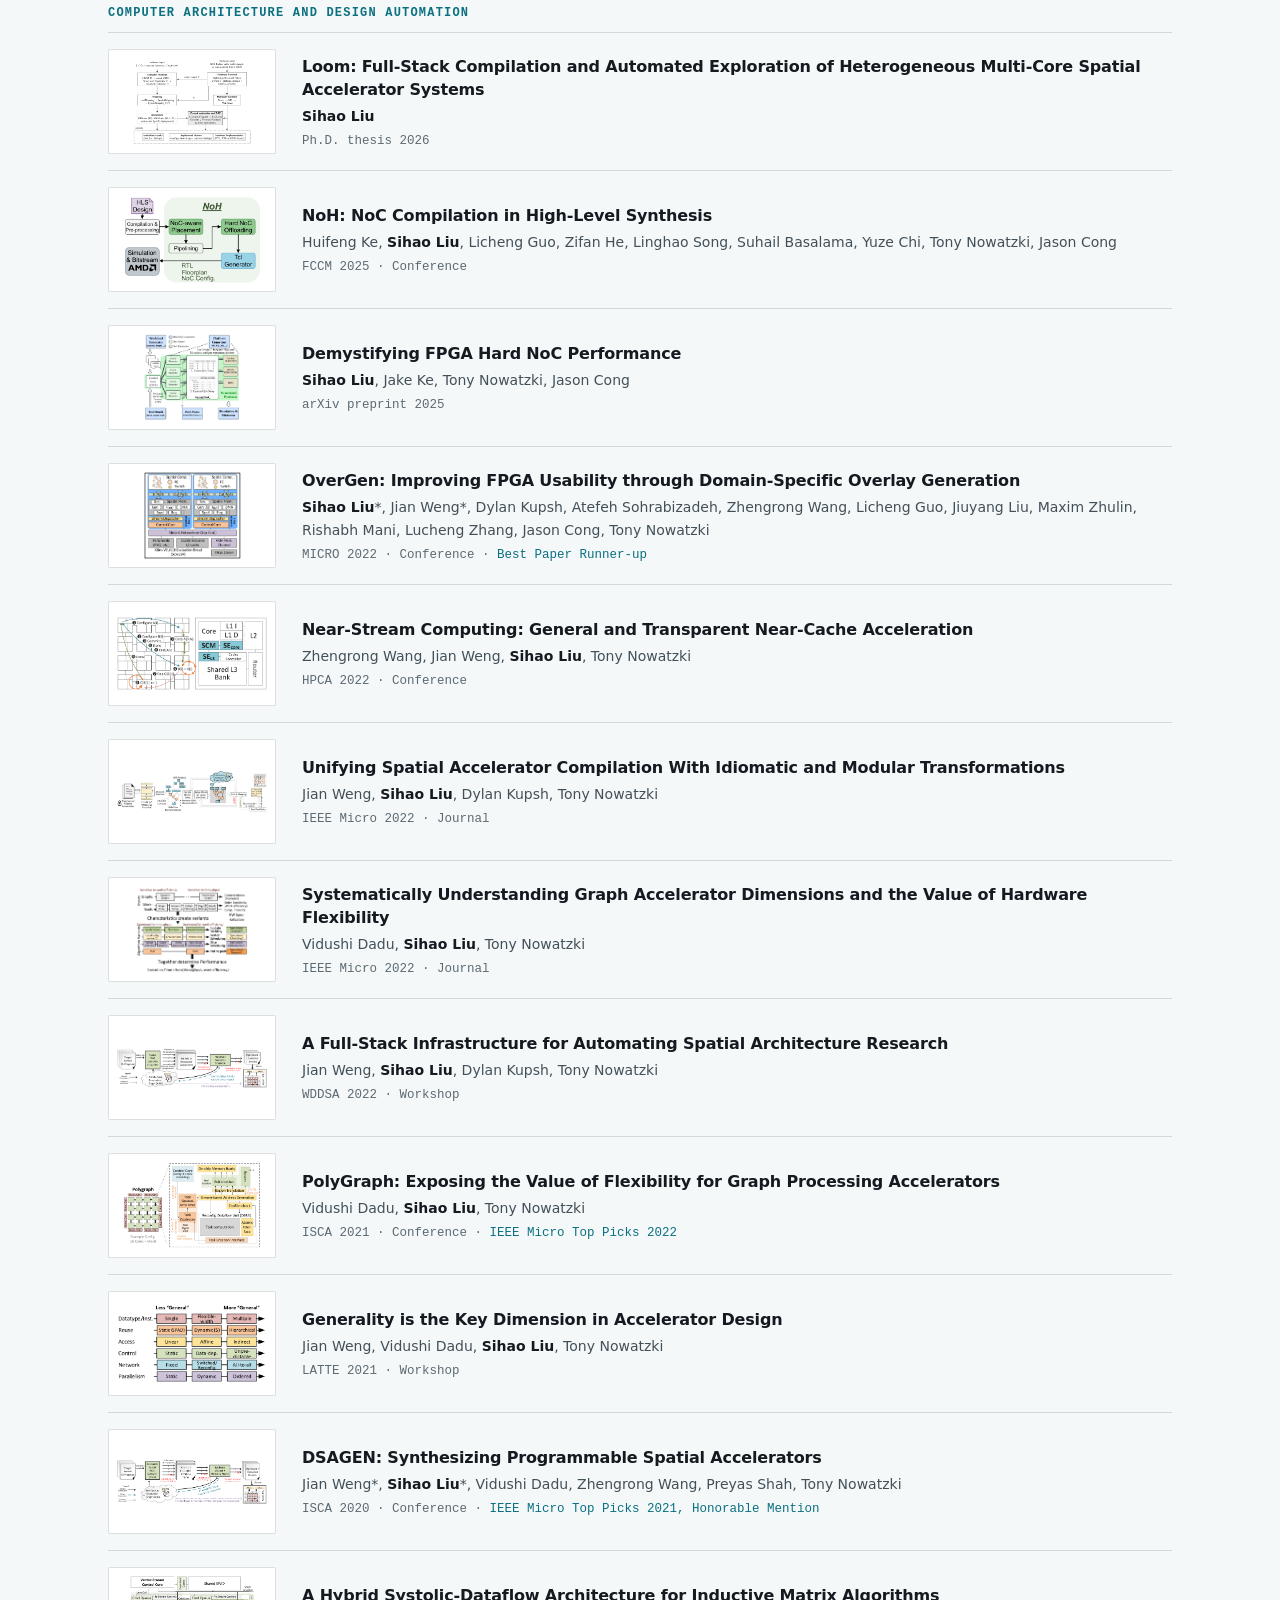
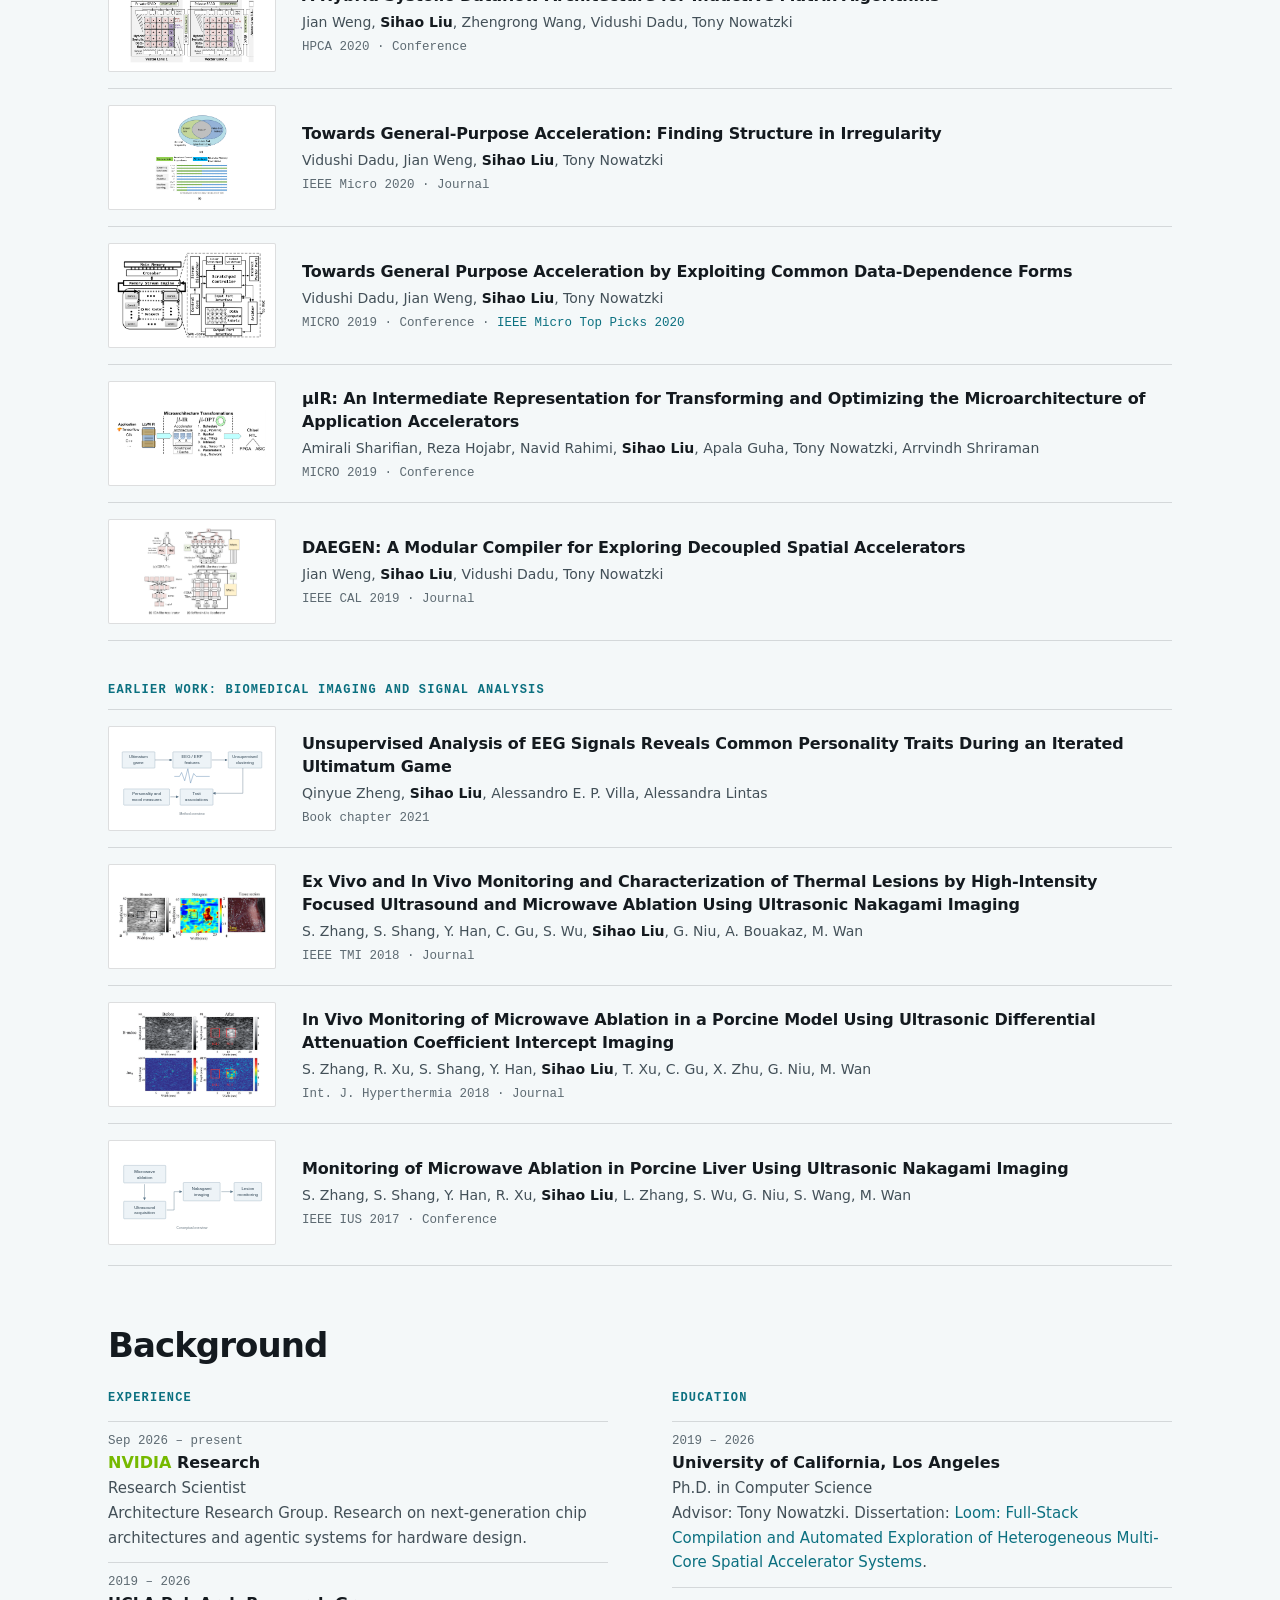
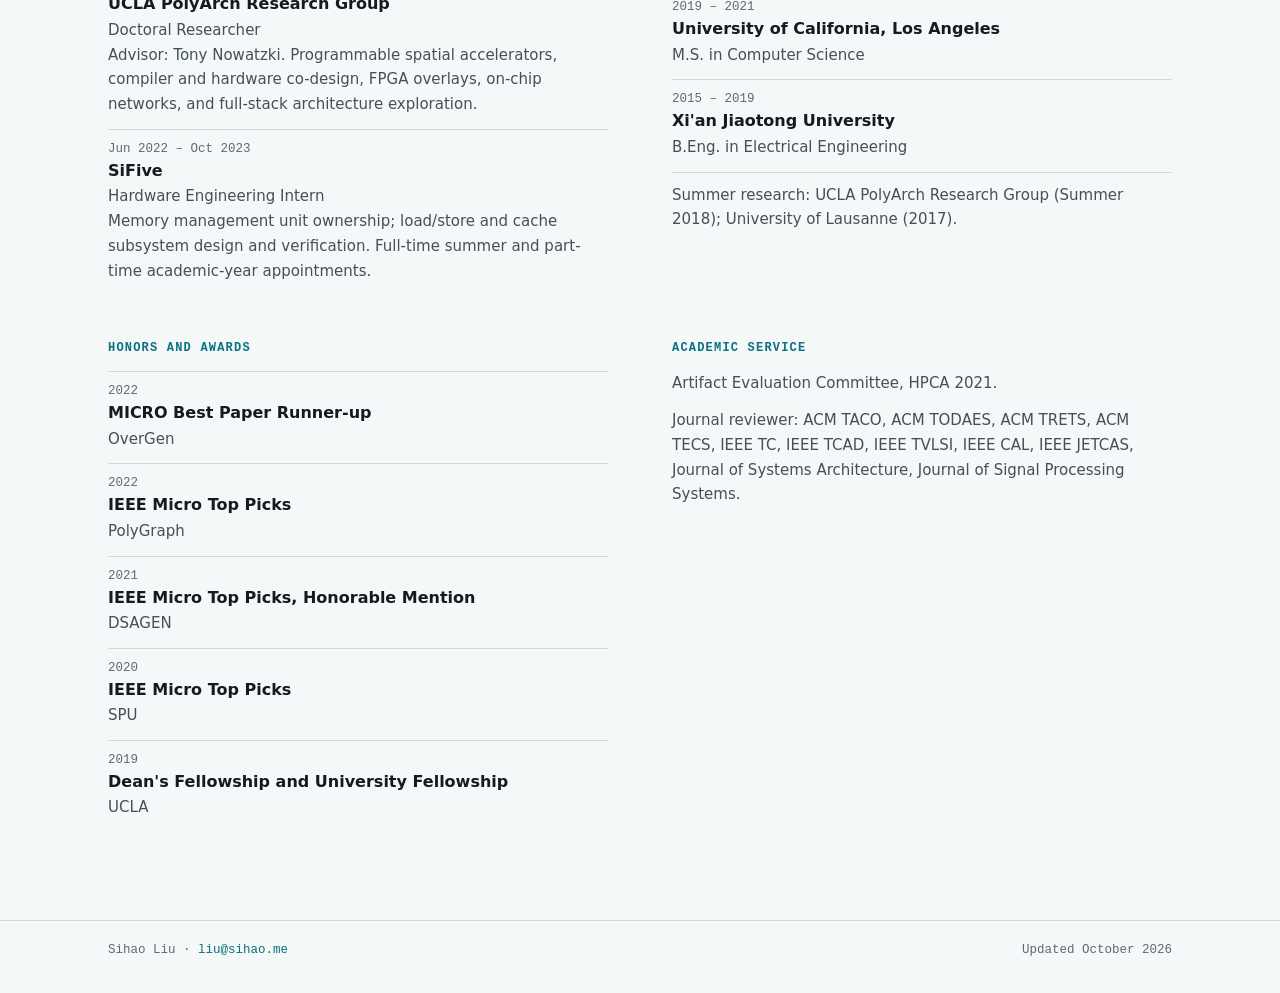
==== commit c4b689b6: "Publish homepage 02ecc9236de1a5bdb61a1ea69ffe9625803f922f" ====
--- a/index.html
+++ b/index.html
@@ -8,7 +8,7 @@
   <meta name="color-scheme" content="dark light">
   <link rel="canonical" href="https://sihao.me/">
   <link rel="icon" href="assets/favicon.svg" type="image/svg+xml">
-  <script>try { document.documentElement.dataset.theme = localStorage.getItem("theme") === "light" ? "light" : "dark"; } catch {}</script>
+  <script>(() => { let saved = null; try { saved = localStorage.getItem("theme"); } catch {} document.documentElement.dataset.theme = saved === "light" || saved === "dark" ? saved : matchMedia("(prefers-color-scheme: light)").matches ? "light" : "dark"; })();</script>
   <link rel="stylesheet" href="stylesheet.css">
   <script src="theme.js" defer></script>
   <script src="figures.js" defer></script>
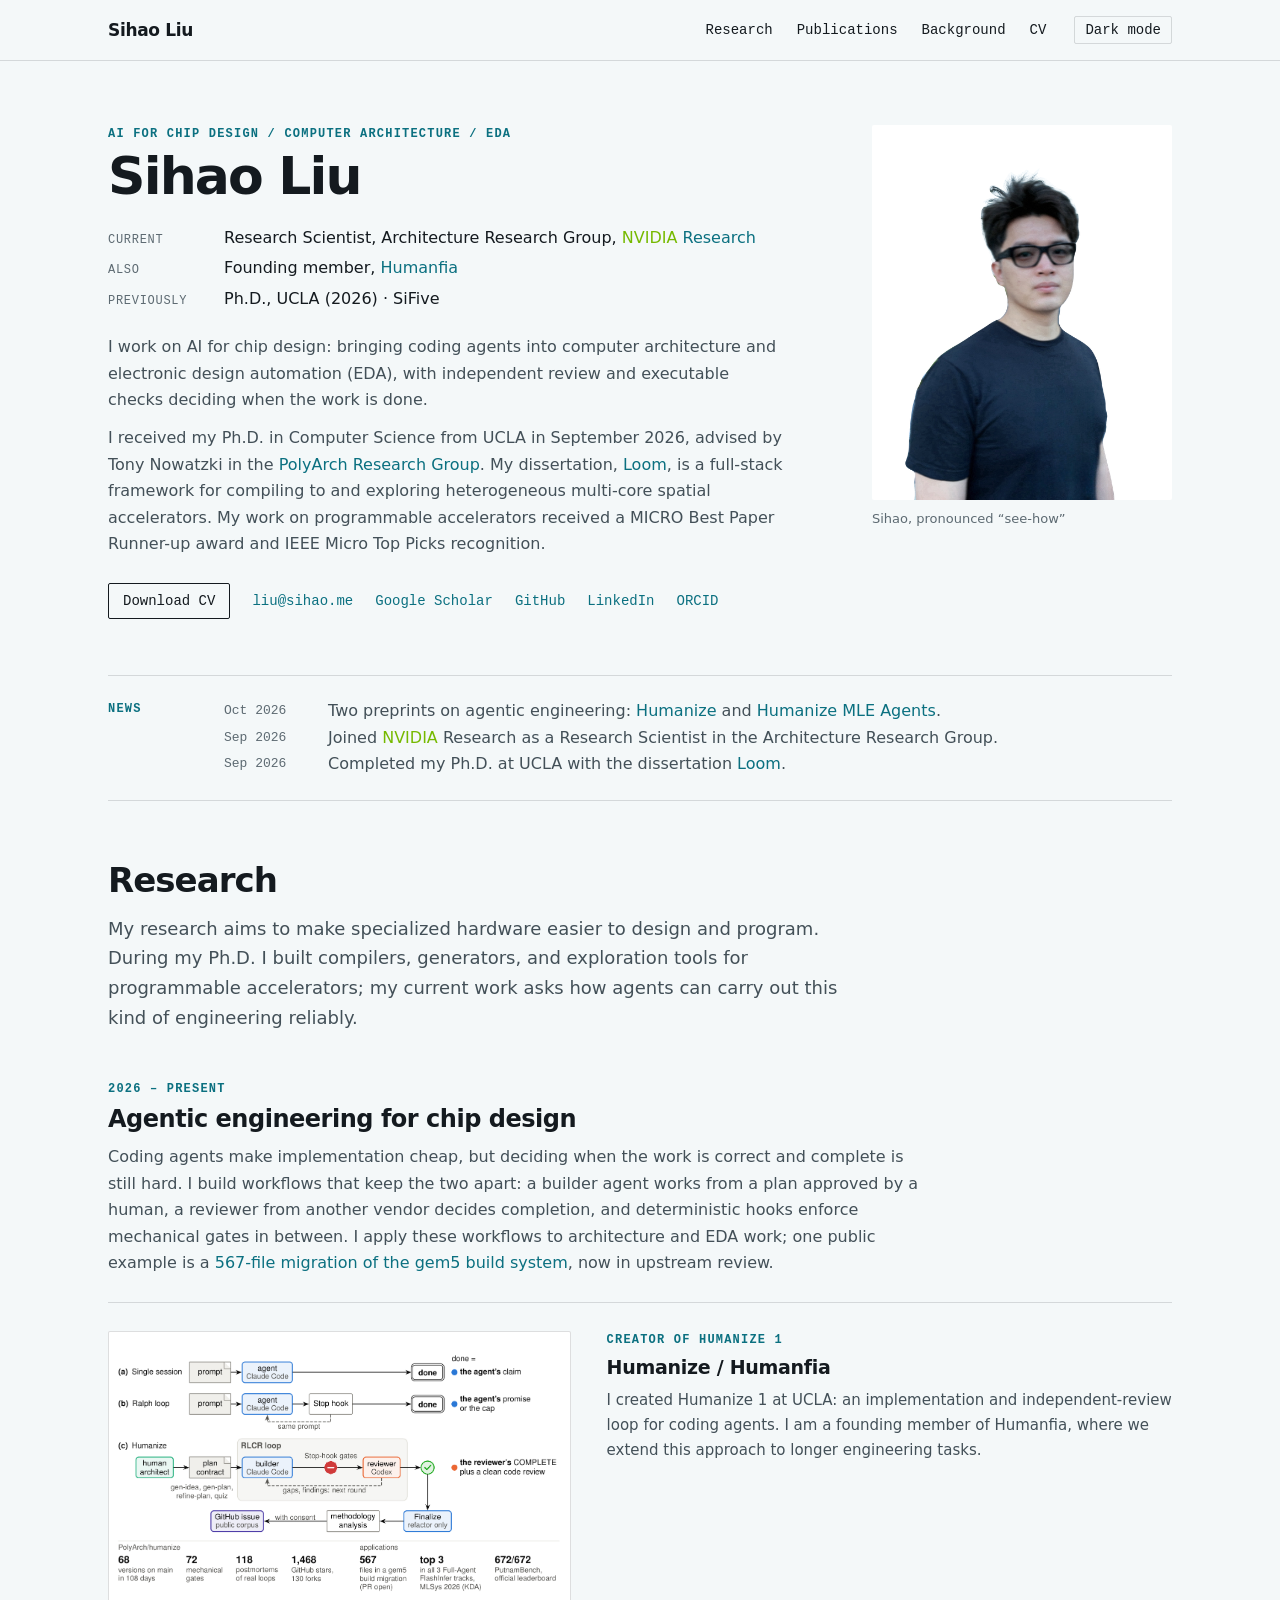
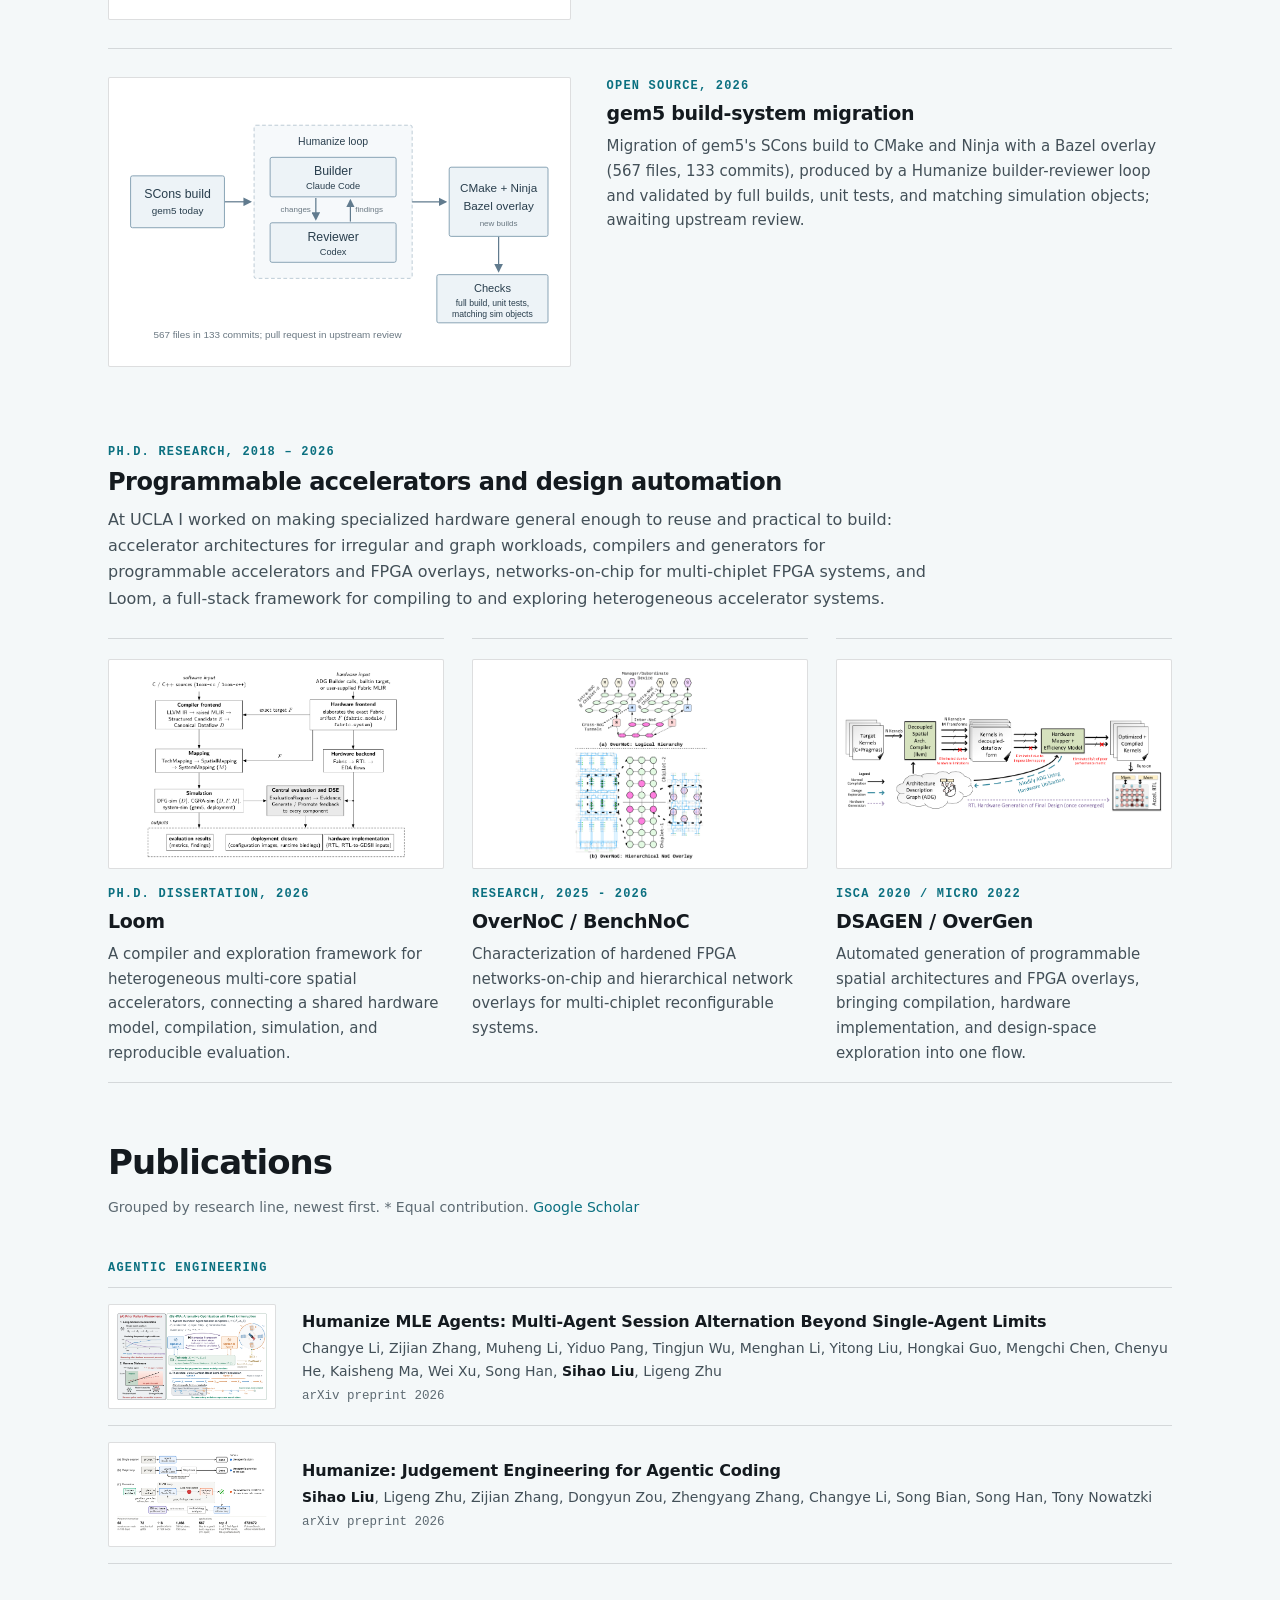
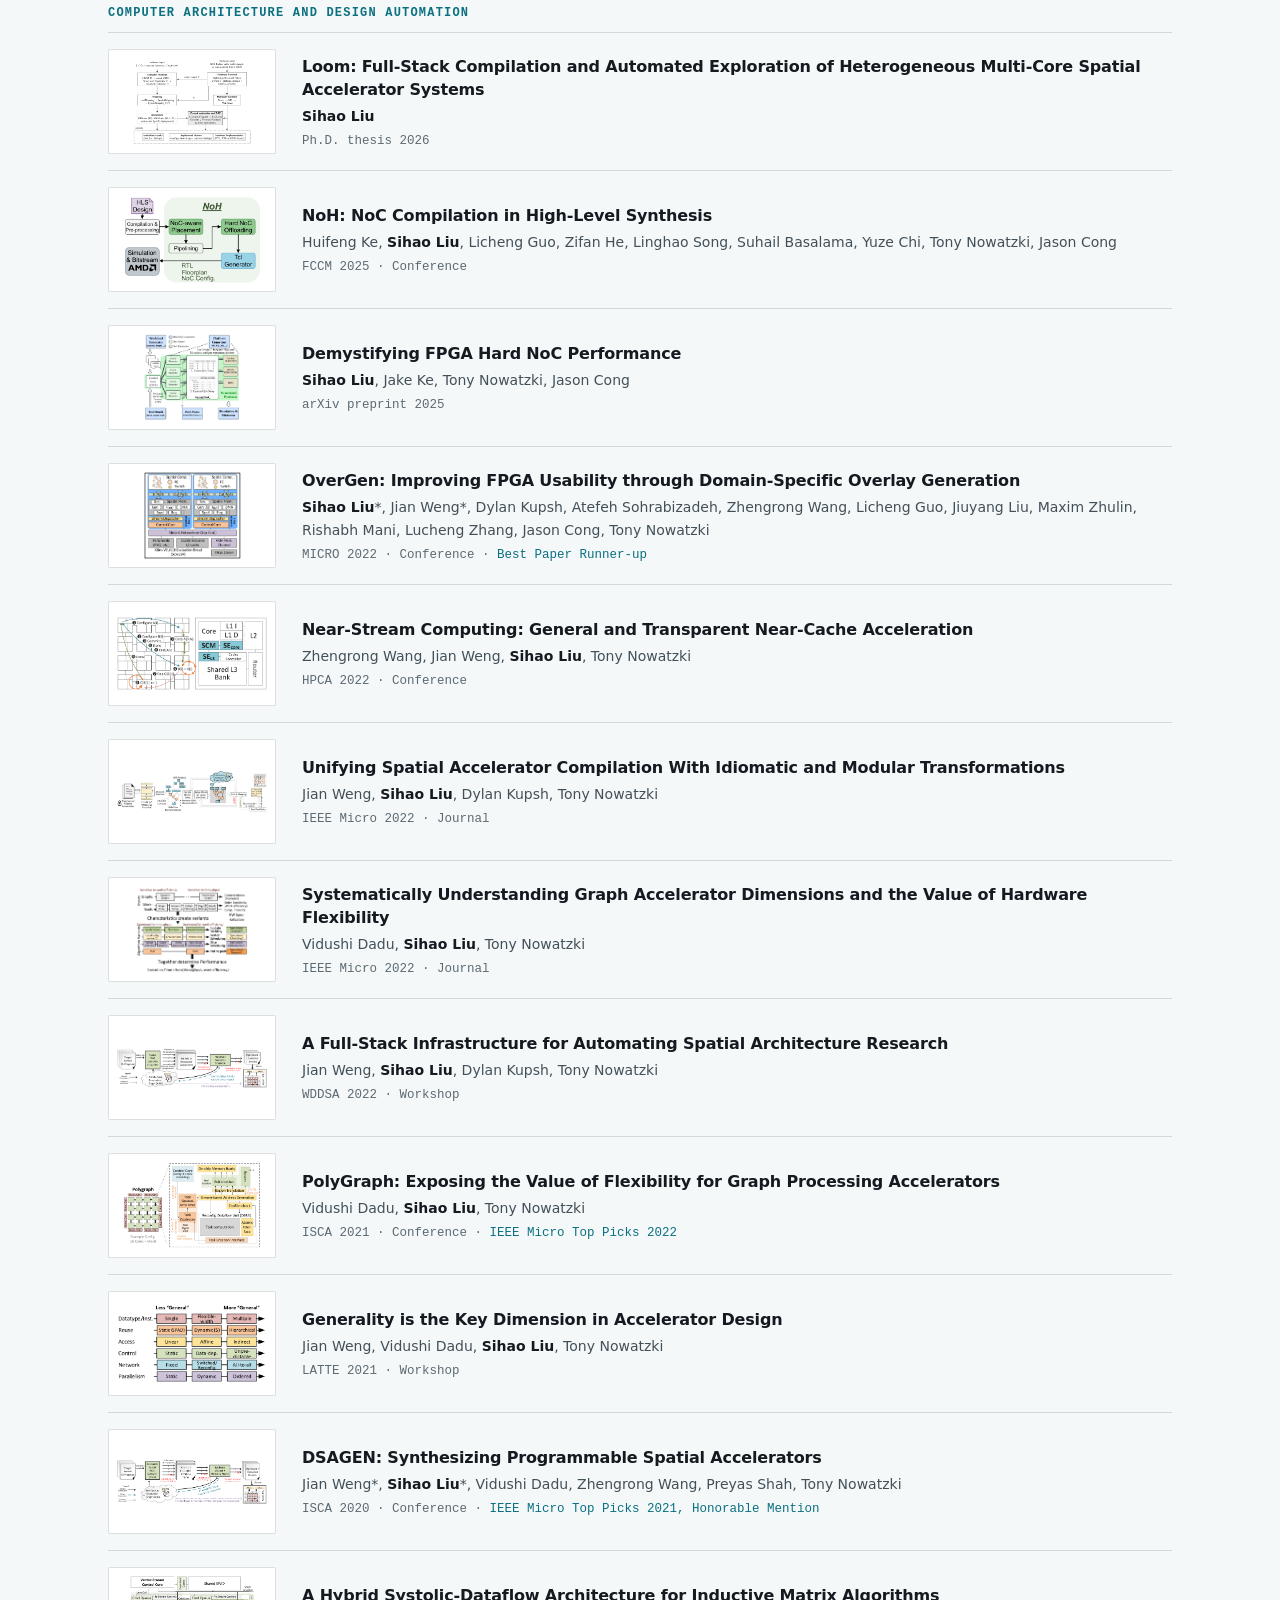
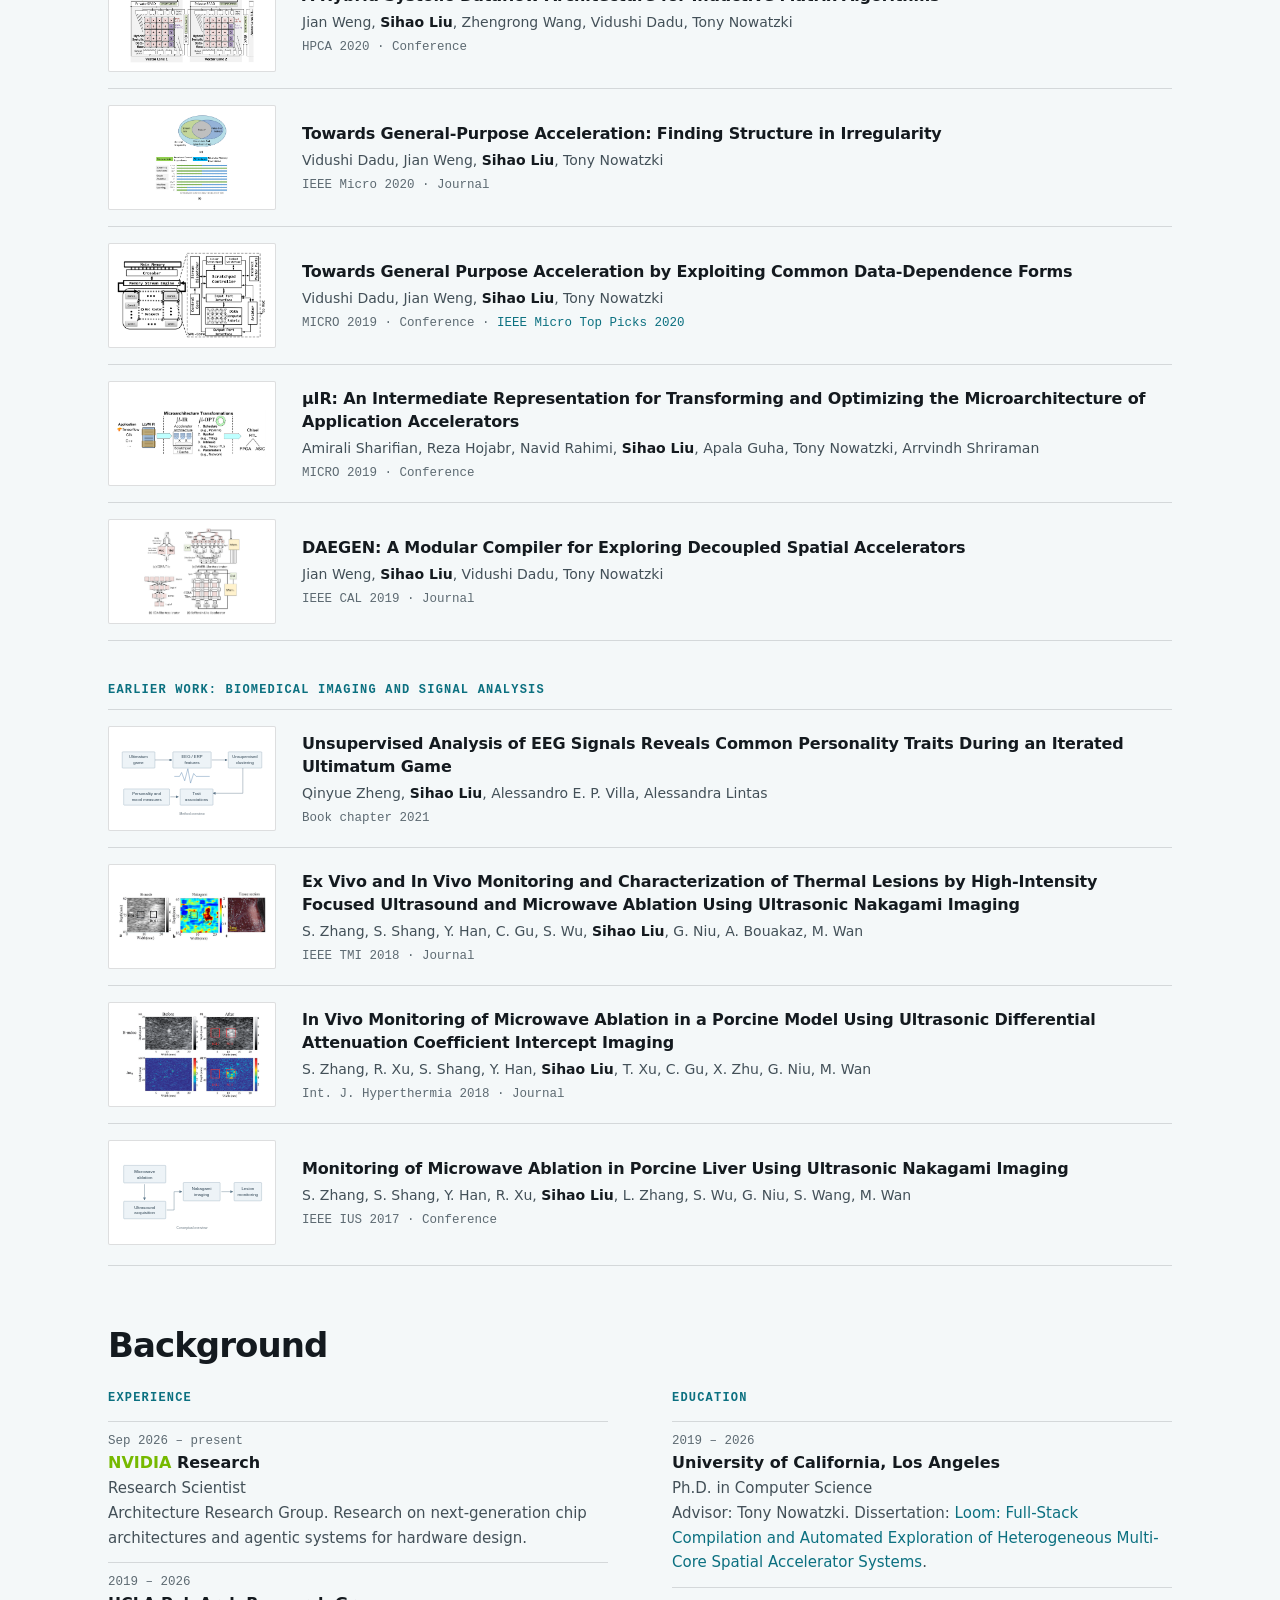
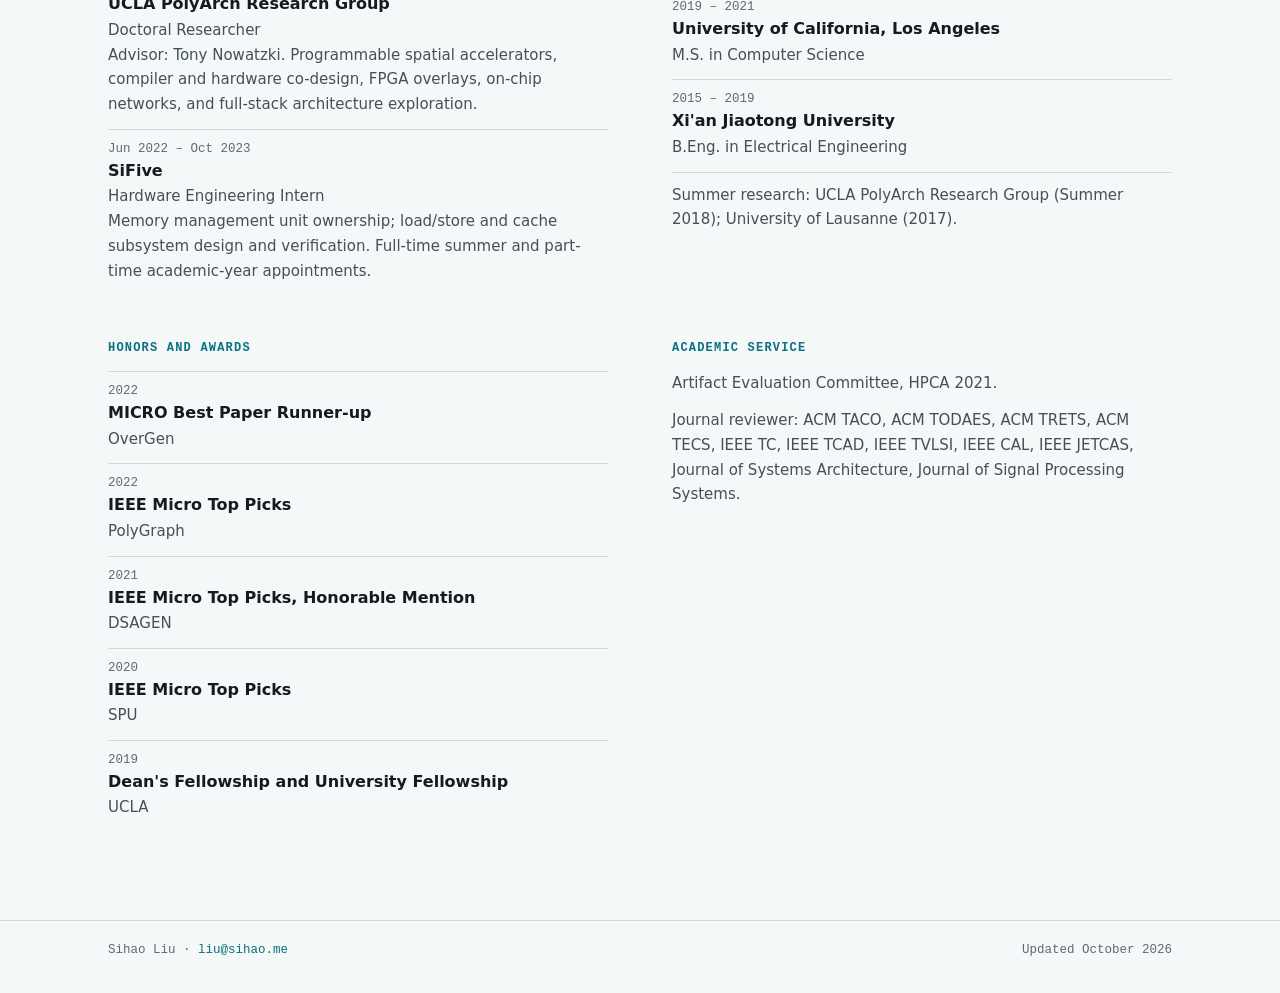
==== commit b9aa98d4: "Publish homepage 7bacda43808e474f62a9a5645d1e130f56f22d16" ====
--- a/index.html
+++ b/index.html
@@ -37,9 +37,12 @@
 </header>
 <main id="main">
   <section class="intro" id="top" aria-labelledby="name">
-    <div class="intro-text">
+    <div class="intro-head">
       <p class="kicker">AI for chip design / Computer architecture / EDA</p>
       <h1 id="name">Sihao Liu</h1>
+    </div>
+    <figure class="portrait"><div class="portrait-plate"><img class="dark-only" src="assets/portrait-light-shirt-680.webp" srcset="assets/portrait-light-shirt-340.webp 340w, assets/portrait-light-shirt-680.webp 680w, assets/portrait-light-shirt-1020.webp 1020w" sizes="(max-width: 760px) 260px, 360px" alt="Sihao Liu" width="1020" height="1020" loading="lazy" decoding="async"><img class="light-only" src="assets/portrait-680.webp" srcset="assets/portrait-340.webp 340w, assets/portrait-680.webp 680w, assets/portrait-1020.webp 1020w" sizes="(max-width: 760px) 260px, 360px" alt="Sihao Liu" width="1020" height="1020" loading="lazy" decoding="async"></div><figcaption>Sihao, pronounced &ldquo;see-how&rdquo;</figcaption></figure>
+    <div class="intro-body">
       <dl class="roles">
         <div><dt>Current</dt><dd>Research Scientist, Architecture Research Group, <a href="https://research.nvidia.com/person/sihao-liu"><span class="nvidia-word">NVIDIA</span> Research</a></dd></div>
         <div><dt>Also</dt><dd>Founding member, <a href="https://humanfia.ai/about/">Humanfia</a></dd></div>
@@ -49,7 +52,6 @@
       <p>I received my Ph.D. in Computer Science from UCLA in September 2026, advised by Tony Nowatzki in the <a href="https://polyarch.cs.ucla.edu/">PolyArch Research Group</a>. My dissertation, <a href="#paper-loom">Loom</a>, is a full-stack framework for compiling to and exploring heterogeneous multi-core spatial accelerators. My work on programmable accelerators received a MICRO Best Paper Runner-up award and IEEE Micro Top Picks recognition.</p>
       <p class="links"><a class="button" href="documents/public/Sihao-Liu-CV.pdf" download="Sihao-Liu-CV.pdf">Download CV</a><a href="mailto:liu@sihao.me">liu@sihao.me</a><a href="https://scholar.google.com/citations?user=0rzPGiYAAAAJ">Google Scholar</a><a href="https://github.com/SihaoLiu">GitHub</a><a href="https://www.linkedin.com/in/sihao-liu">LinkedIn</a><a href="https://orcid.org/0000-0003-0937-2460">ORCID</a></p>
     </div>
-    <figure class="portrait"><div class="portrait-plate"><img class="dark-only" src="assets/portrait-light-shirt-680.webp" srcset="assets/portrait-light-shirt-340.webp 340w, assets/portrait-light-shirt-680.webp 680w, assets/portrait-light-shirt-1020.webp 1020w" sizes="(max-width: 760px) 260px, 360px" alt="Sihao Liu" width="1020" height="1020" loading="lazy" decoding="async"><img class="light-only" src="assets/portrait-680.webp" srcset="assets/portrait-340.webp 340w, assets/portrait-680.webp 680w, assets/portrait-1020.webp 1020w" sizes="(max-width: 760px) 260px, 360px" alt="Sihao Liu" width="1020" height="1020" loading="lazy" decoding="async"></div><figcaption>Sihao, pronounced &ldquo;see-how&rdquo;</figcaption></figure>
   </section>
   <section class="news" aria-labelledby="news-heading">
     <h2 id="news-heading" class="kicker">News</h2>
--- a/stylesheet.css
+++ b/stylesheet.css
@@ -57,7 +57,7 @@
 .site-header nav { margin-left: auto; display: flex; gap: 24px; }
 .site-header nav a, #theme-toggle { font: 14px var(--mono); color: var(--text-1); }
 .site-header nav a:hover { color: var(--link); text-decoration: none; }
-#theme-toggle { background: none; border: 1px solid var(--divider); border-radius: 2px; padding: 5px 10px; cursor: pointer; }
+#theme-toggle { background: none; border: 1px solid var(--divider); border-radius: 2px; padding: 5px 10px; cursor: pointer; white-space: nowrap; }
 #theme-toggle:hover { border-color: var(--link); color: var(--link); }
 
 main { max-width: 1120px; margin: 0 auto; padding: 0 28px; }
@@ -66,17 +66,20 @@
 main > section.news { padding: 22px 0; }
 
 /* Introduction */
-.intro { display: grid; grid-template-columns: minmax(0, 1fr) 300px; gap: 64px; align-items: center; padding-top: 64px; padding-bottom: 56px; }
+/* The name and the portrait share the top row at every width; roles, bio, and links follow. */
+.intro { display: grid; grid-template-columns: minmax(0, 1fr) 300px; grid-template-areas: "head portrait" "body portrait"; grid-template-rows: auto 1fr; column-gap: 64px; align-items: start; padding-top: 64px; padding-bottom: 56px; }
+.intro-head { grid-area: head; }
+.intro-body { grid-area: body; }
 h1 { margin: 6px 0 22px; font-size: 52px; line-height: 1.04; letter-spacing: -.035em; font-weight: 750; }
 .roles { display: grid; gap: 4px; margin: 0 0 22px; }
 .roles div { display: grid; grid-template-columns: 104px minmax(0, 1fr); gap: 12px; align-items: baseline; }
 .roles dt { font: 12px var(--mono); letter-spacing: .06em; text-transform: uppercase; color: var(--text-3); }
 .roles dd { margin: 0; }
-.intro-text > p:not(.kicker):not(.links) { max-width: 680px; color: var(--text-2); }
+.intro-body > p:not(.links) { max-width: 680px; color: var(--text-2); }
 .links { display: flex; flex-wrap: wrap; align-items: center; gap: 8px 22px; margin: 26px 0 0; font: 14px var(--mono); }
 .button { padding: 9px 14px; border: 1px solid var(--text-1); border-radius: 2px; color: var(--text-1); }
 .button:hover { border-color: var(--link); color: var(--link); text-decoration: none; }
-.portrait { margin: 0; }
+.portrait { grid-area: portrait; margin: 0; }
 .portrait-plate { position: relative; aspect-ratio: 4 / 5; overflow: hidden; background: var(--sheet); border-radius: 2px; }
 .portrait-plate img { position: absolute; left: -8%; bottom: 0; width: 125%; max-width: none; height: auto; }
 /* The retouched light-shirt portrait on dark pages, the original navy one on light pages. */
@@ -182,7 +185,7 @@
 .figure-enlarged svg { height: auto; max-height: 76vh; }
 
 @media (max-width: 960px) {
-  .intro { grid-template-columns: minmax(0, 1fr) 240px; gap: 40px; }
+  .intro { grid-template-columns: minmax(0, 1fr) 240px; column-gap: 40px; }
   h1 { font-size: 44px; }
   .project-grid { grid-template-columns: minmax(0, 1fr) minmax(0, 1fr); }
 }
@@ -191,18 +194,31 @@
   .header-inner { gap: 16px; }
   .site-header nav { gap: 14px; }
   .site-header nav a[href="#background"] { display: none; }
-  .intro { grid-template-columns: minmax(0, 1fr); gap: 28px; padding-top: 36px; }
-  .portrait { width: min(240px, 70%); }
+  .intro { grid-template-columns: minmax(0, 1fr) 112px; grid-template-areas: "head portrait" "body body"; column-gap: 18px; align-items: center; padding-top: 32px; }
+  .intro-head h1 { margin-bottom: 0; }
+  .intro-body { margin-top: 24px; }
+  .portrait figcaption { display: none; }
+  .portrait-plate img { left: -49%; top: -14%; bottom: auto; width: 230%; }
   h1 { font-size: 38px; }
   .roles div, .news, .news li { grid-template-columns: minmax(0, 1fr); gap: 0; }
   .project-list .project, .project-grid { grid-template-columns: minmax(0, 1fr); gap: 16px; }
   .paper { grid-template-columns: 110px minmax(0, 1fr); gap: 16px; align-items: start; }
   .background-grid { grid-template-columns: minmax(0, 1fr); }
 }
+@media (max-width: 480px) {
+  .wordmark { display: none; }
+  .site-header nav { margin-left: 0; gap: 12px; }
+  .site-header nav a, #theme-toggle { font-size: 13px; }
+  #theme-toggle { margin-left: auto; padding: 4px 8px; }
+}
 @media (max-width: 420px) {
-  .wordmark { display: none; }
-  .site-header nav { margin-left: 0; }
-  #theme-toggle { margin-left: auto; }
+  .intro { grid-template-columns: minmax(0, 1fr) 96px; column-gap: 14px; }
+  h1 { font-size: 34px; }
+}
+@media (max-width: 340px) {
+  .site-header nav { gap: 9px; }
+  .site-header nav a, #theme-toggle { font-size: 12px; }
+  #theme-toggle { padding: 3px 6px; }
 }
 @media print {
   :root, :root[data-theme="light"] { --page: #fff; --sheet: #fff; --text-1: #000; --text-2: #222; --text-3: #444; --link: #000; --divider: #bbb; }
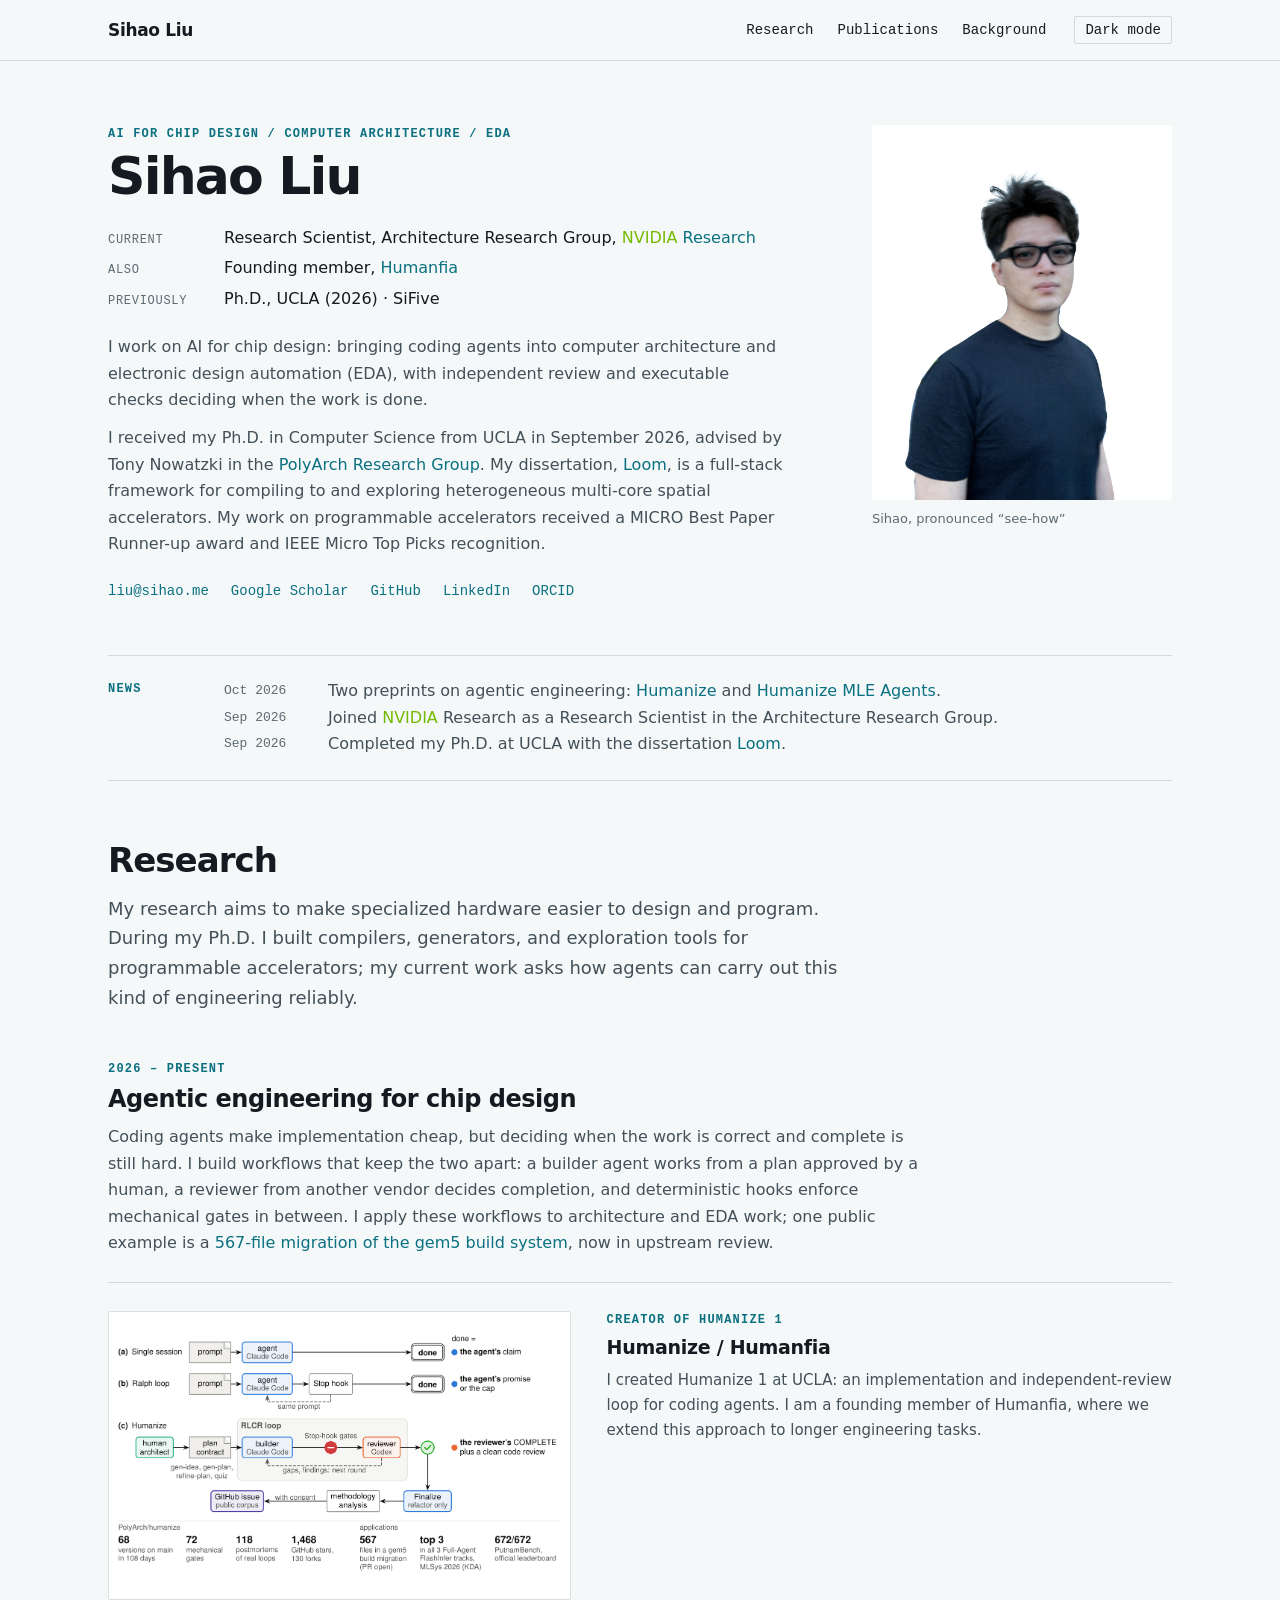
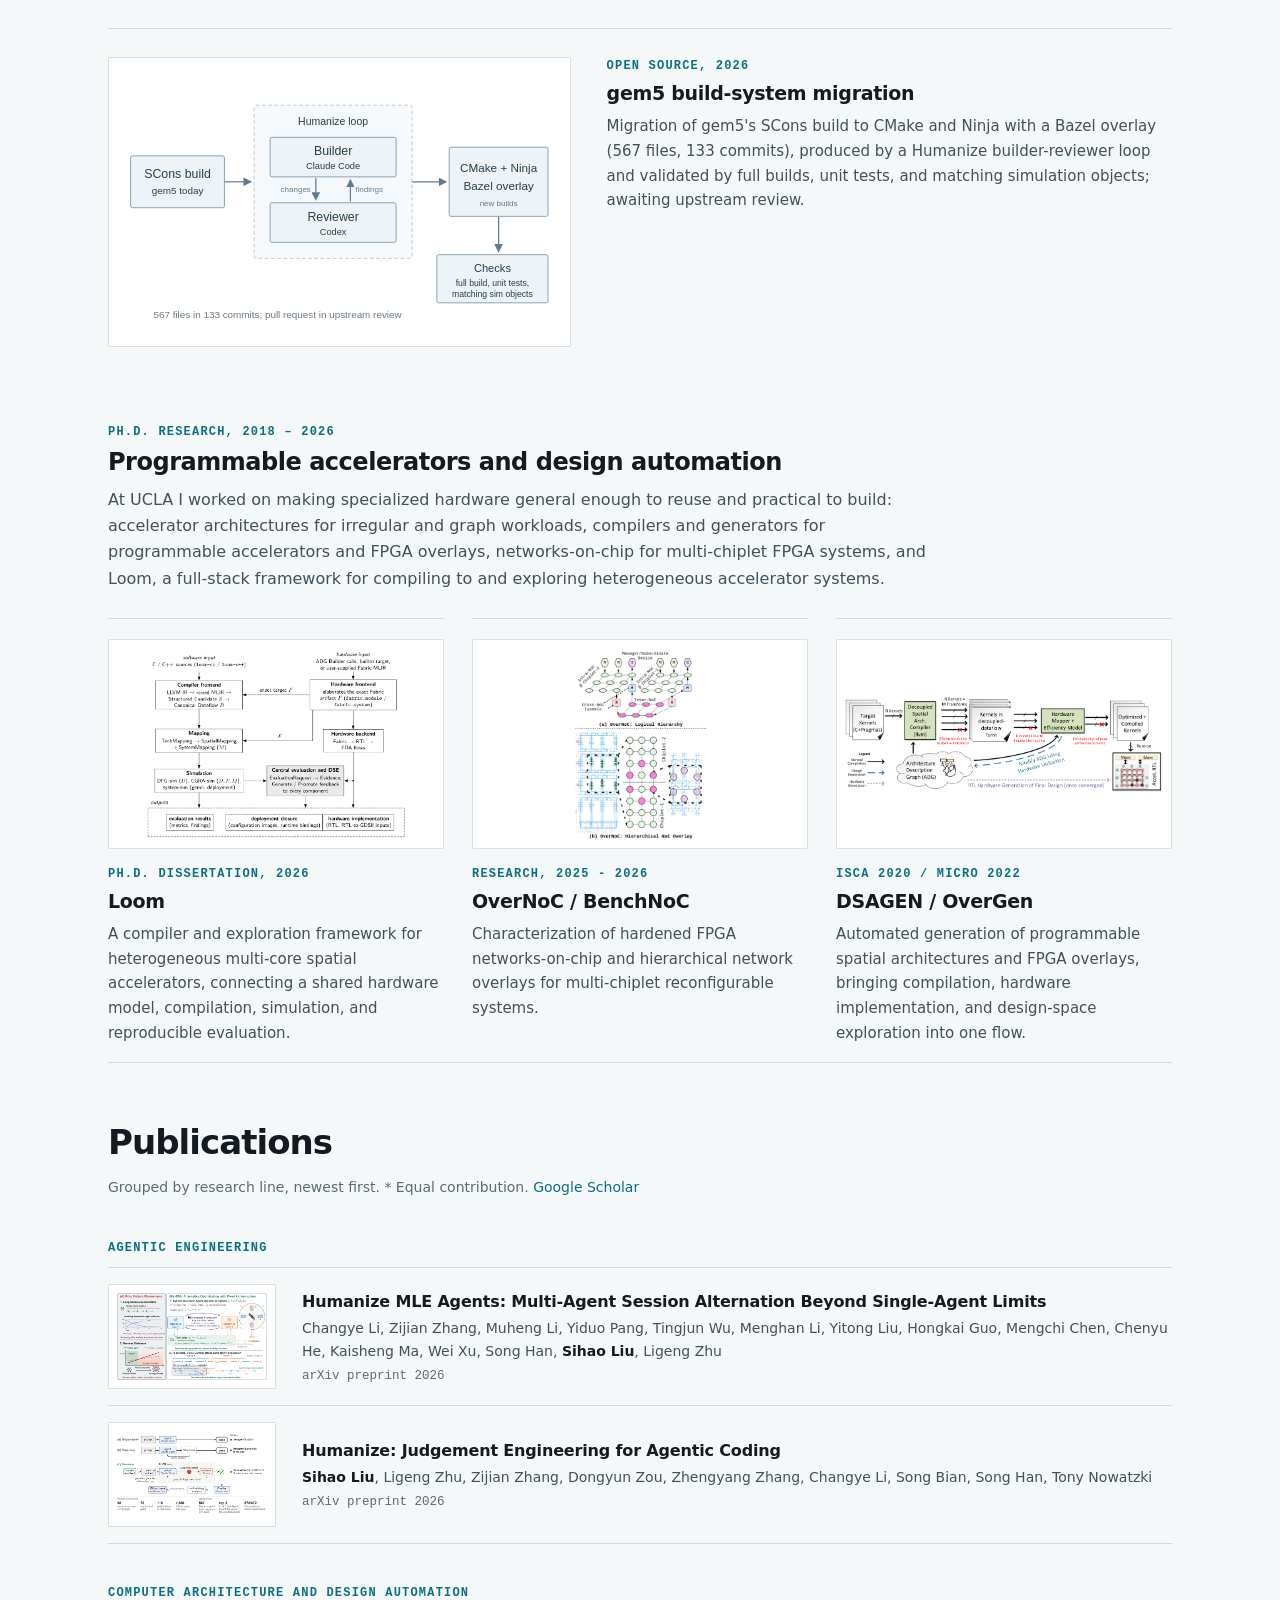
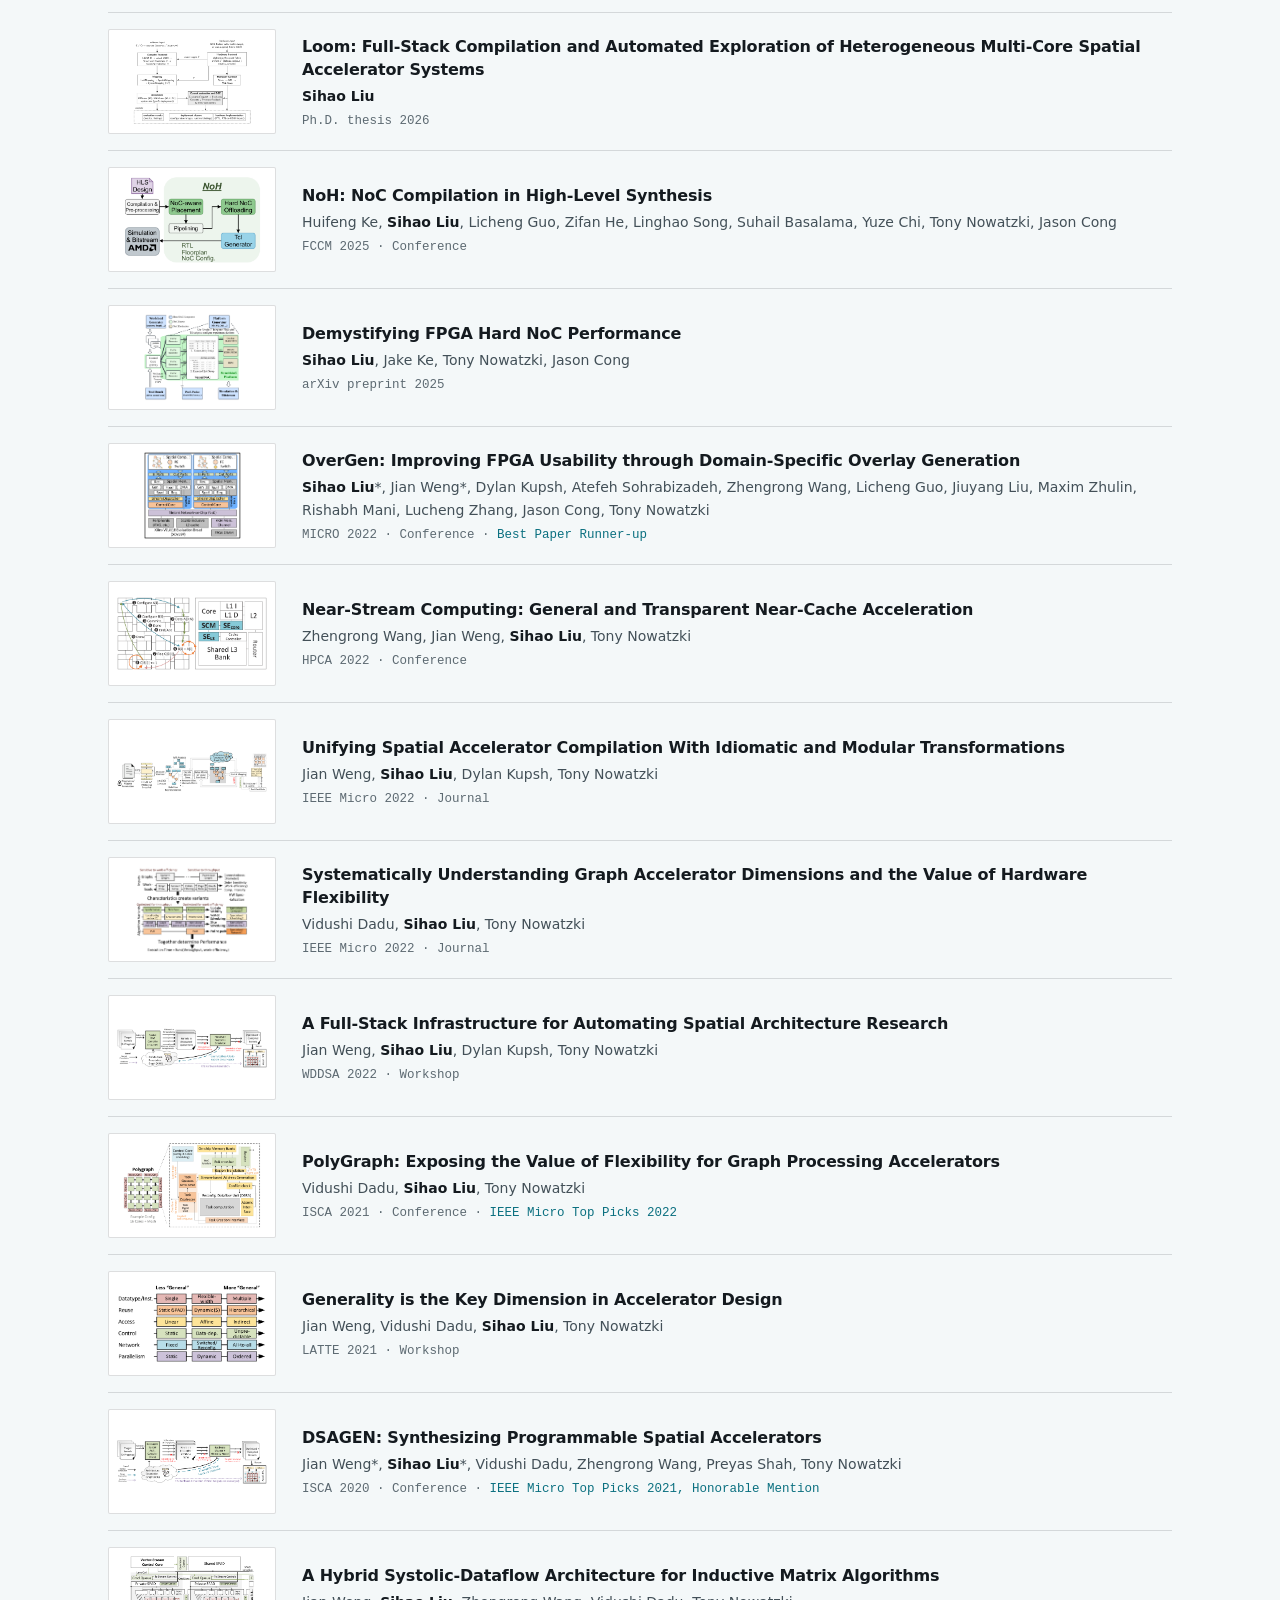
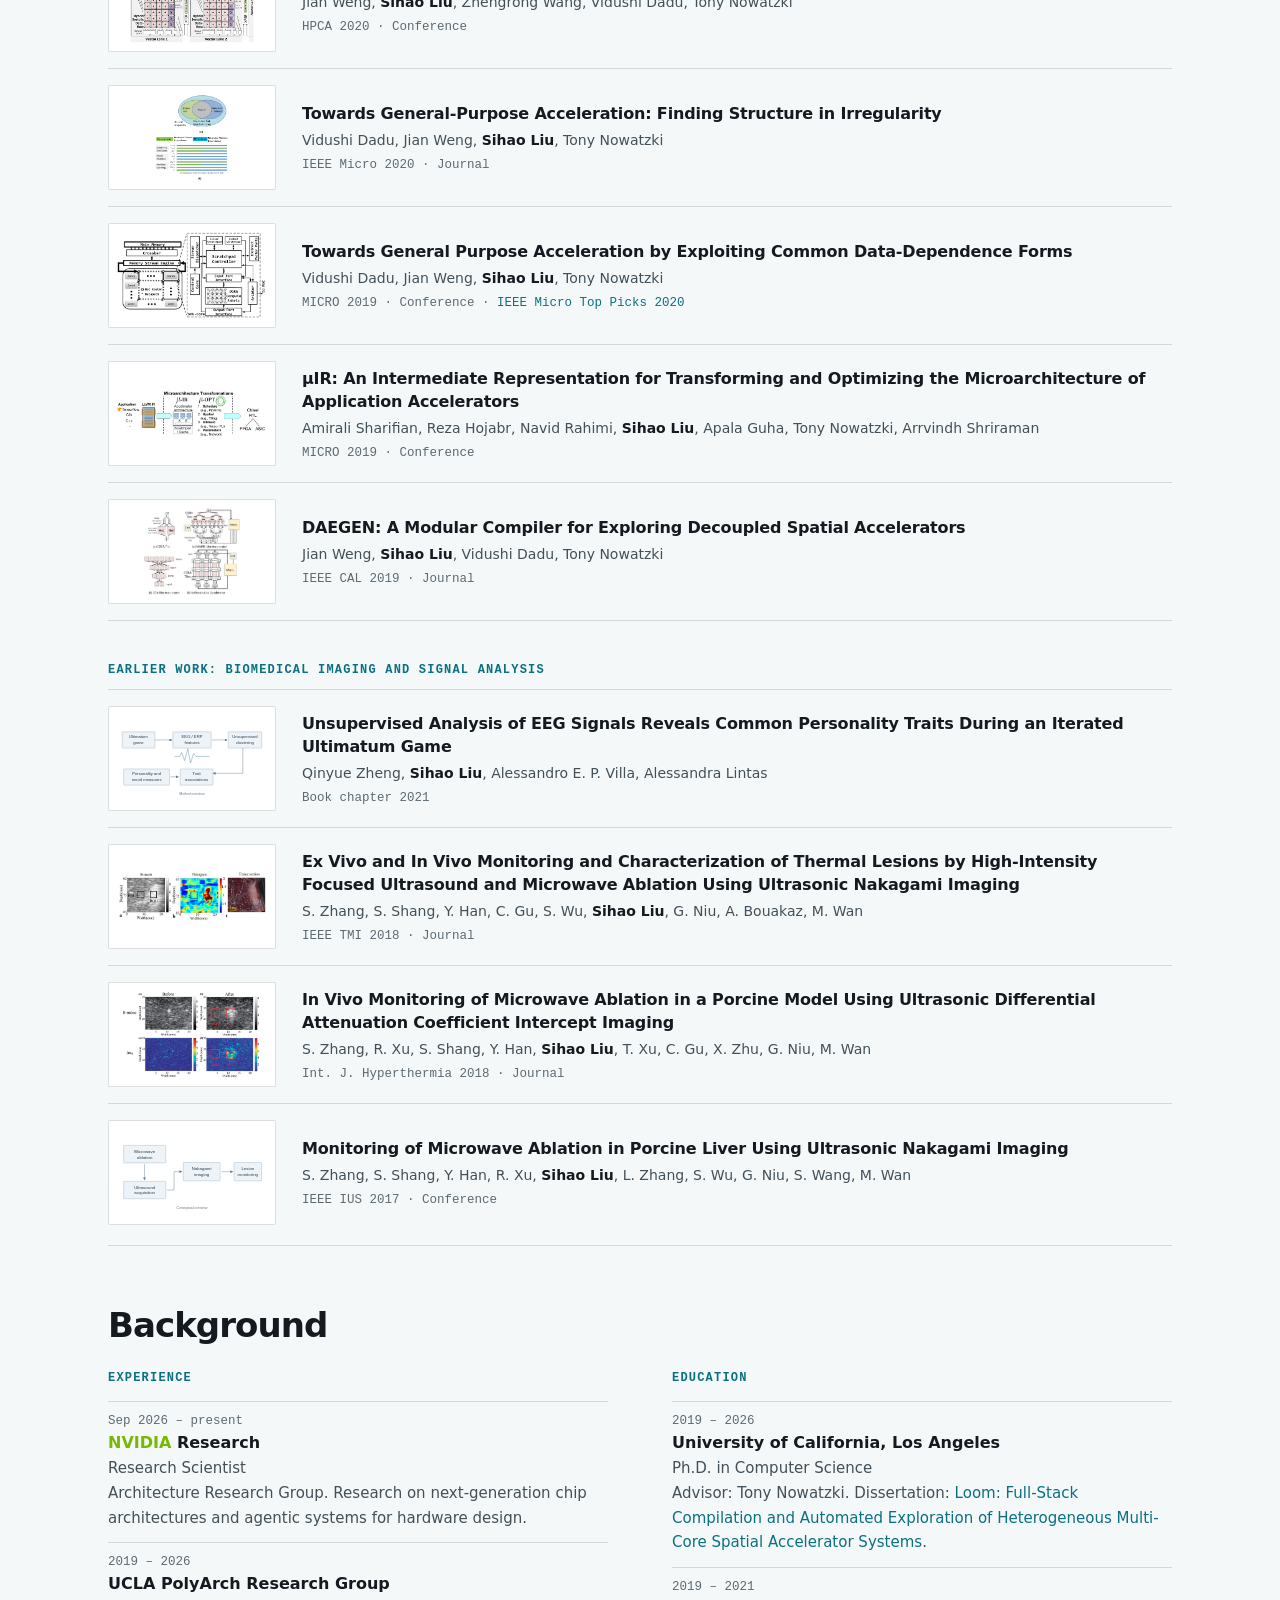
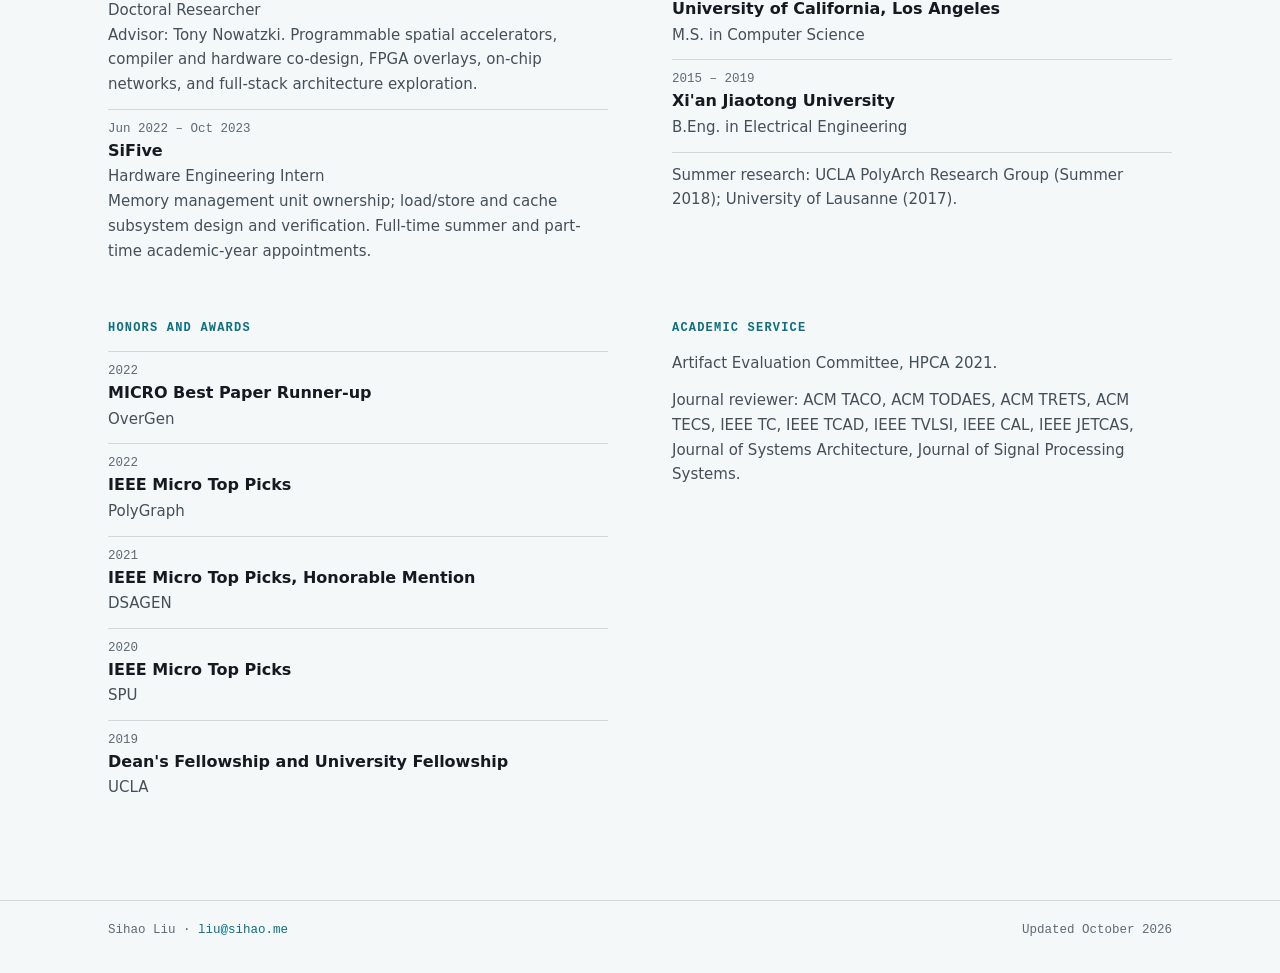
==== commit 1e99bd09: "Publish homepage 4e877c3c51aee09eaf3ae14e7be8d467e0380321" ====
--- a/index.html
+++ b/index.html
@@ -31,7 +31,7 @@
 <header class="site-header">
   <div class="header-inner">
     <a class="wordmark" href="#top">Sihao Liu</a>
-    <nav aria-label="Main navigation"><a href="#research">Research</a><a href="#publications">Publications</a><a href="#background">Background</a><a href="documents/public/Sihao-Liu-CV.pdf" download="Sihao-Liu-CV.pdf">CV</a></nav>
+    <nav aria-label="Main navigation"><a href="#research">Research</a><a href="#publications">Publications</a><a href="#background">Background</a></nav>
     <button id="theme-toggle" type="button" hidden>Light mode</button>
   </div>
 </header>
@@ -50,7 +50,7 @@
       </dl>
       <p>I work on AI for chip design: bringing coding agents into computer architecture and electronic design automation (EDA), with independent review and executable checks deciding when the work is done.</p>
       <p>I received my Ph.D. in Computer Science from UCLA in September 2026, advised by Tony Nowatzki in the <a href="https://polyarch.cs.ucla.edu/">PolyArch Research Group</a>. My dissertation, <a href="#paper-loom">Loom</a>, is a full-stack framework for compiling to and exploring heterogeneous multi-core spatial accelerators. My work on programmable accelerators received a MICRO Best Paper Runner-up award and IEEE Micro Top Picks recognition.</p>
-      <p class="links"><a class="button" href="documents/public/Sihao-Liu-CV.pdf" download="Sihao-Liu-CV.pdf">Download CV</a><a href="mailto:liu@sihao.me">liu@sihao.me</a><a href="https://scholar.google.com/citations?user=0rzPGiYAAAAJ">Google Scholar</a><a href="https://github.com/SihaoLiu">GitHub</a><a href="https://www.linkedin.com/in/sihao-liu">LinkedIn</a><a href="https://orcid.org/0000-0003-0937-2460">ORCID</a></p>
+      <p class="links"><a href="mailto:liu@sihao.me">liu@sihao.me</a><a href="https://scholar.google.com/citations?user=0rzPGiYAAAAJ">Google Scholar</a><a href="https://github.com/SihaoLiu">GitHub</a><a href="https://www.linkedin.com/in/sihao-liu">LinkedIn</a><a href="https://orcid.org/0000-0003-0937-2460">ORCID</a></p>
     </div>
   </section>
   <section class="news" aria-labelledby="news-heading">
--- a/stylesheet.css
+++ b/stylesheet.css
@@ -77,8 +77,6 @@
 .roles dd { margin: 0; }
 .intro-body > p:not(.links) { max-width: 680px; color: var(--text-2); }
 .links { display: flex; flex-wrap: wrap; align-items: center; gap: 8px 22px; margin: 26px 0 0; font: 14px var(--mono); }
-.button { padding: 9px 14px; border: 1px solid var(--text-1); border-radius: 2px; color: var(--text-1); }
-.button:hover { border-color: var(--link); color: var(--link); text-decoration: none; }
 .portrait { grid-area: portrait; margin: 0; }
 .portrait-plate { position: relative; aspect-ratio: 4 / 5; overflow: hidden; background: var(--sheet); border-radius: 2px; }
 .portrait-plate img { position: absolute; left: -8%; bottom: 0; width: 125%; max-width: none; height: auto; }
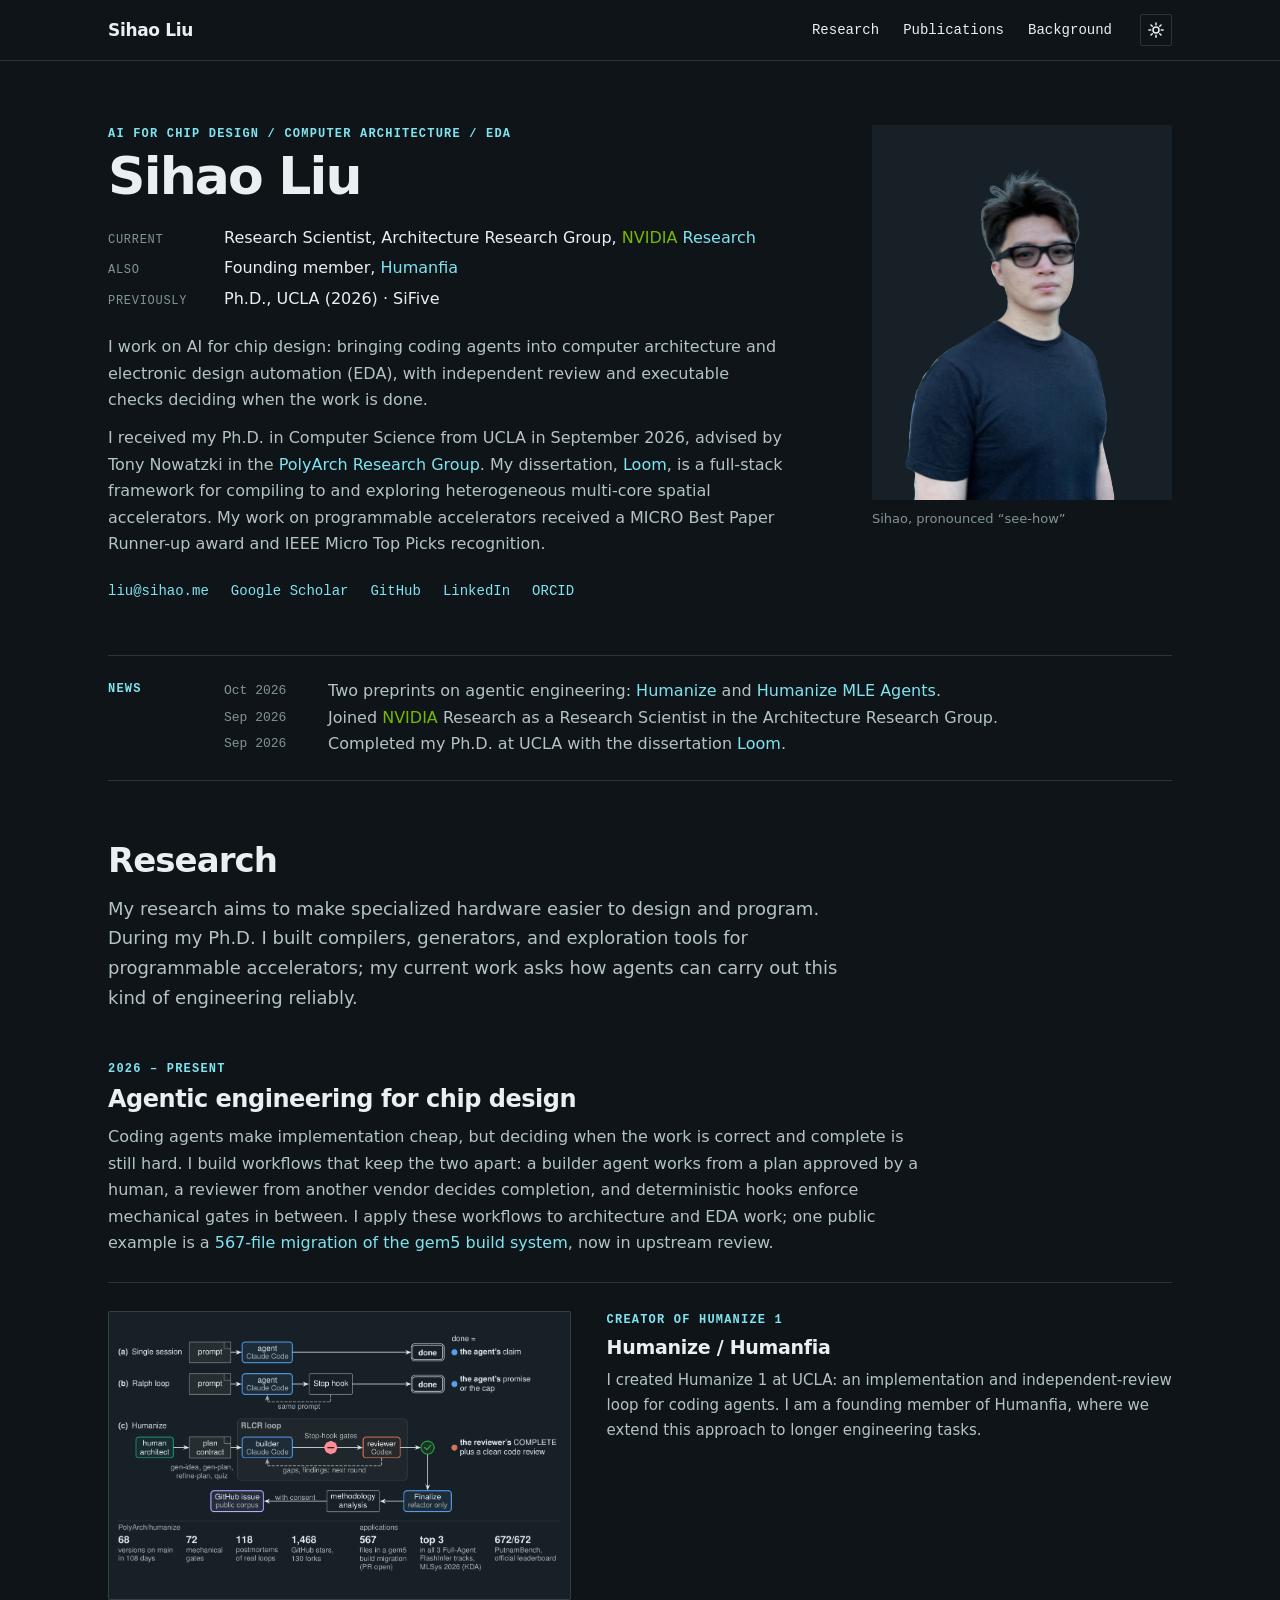
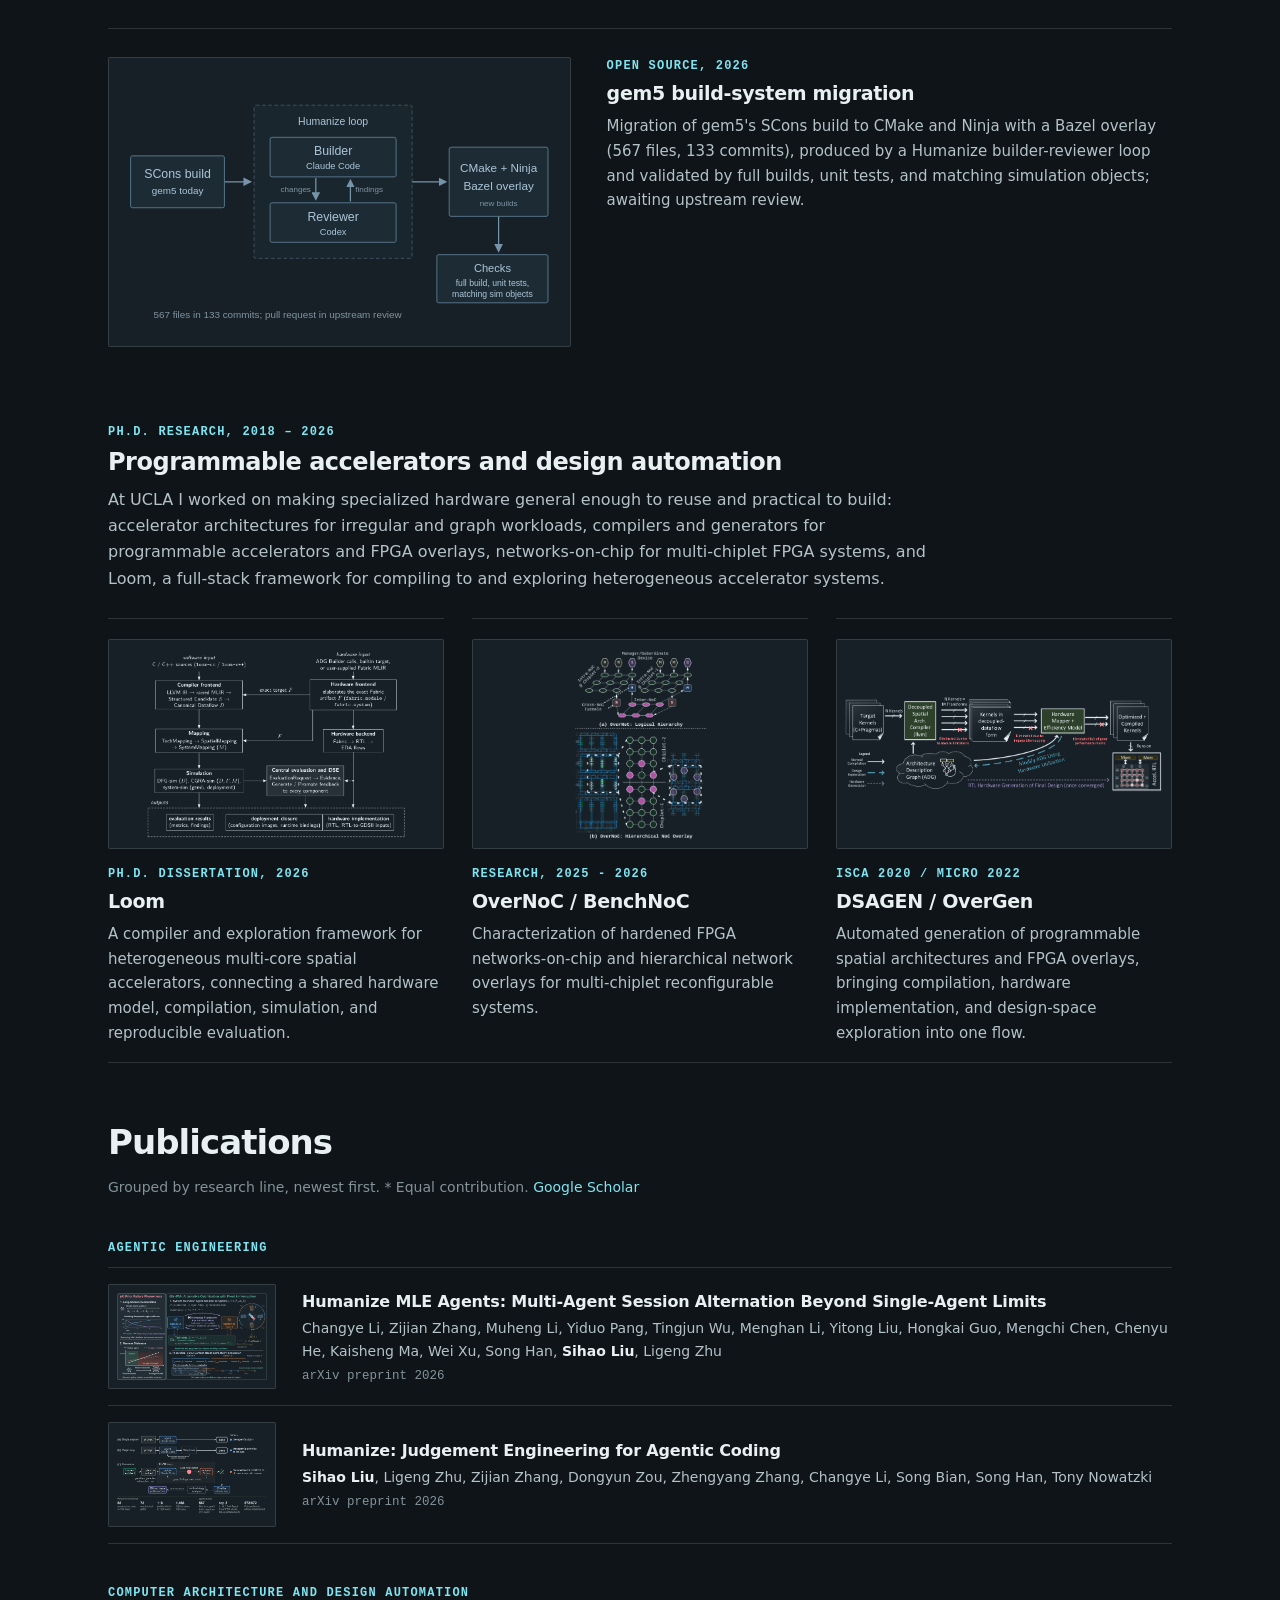
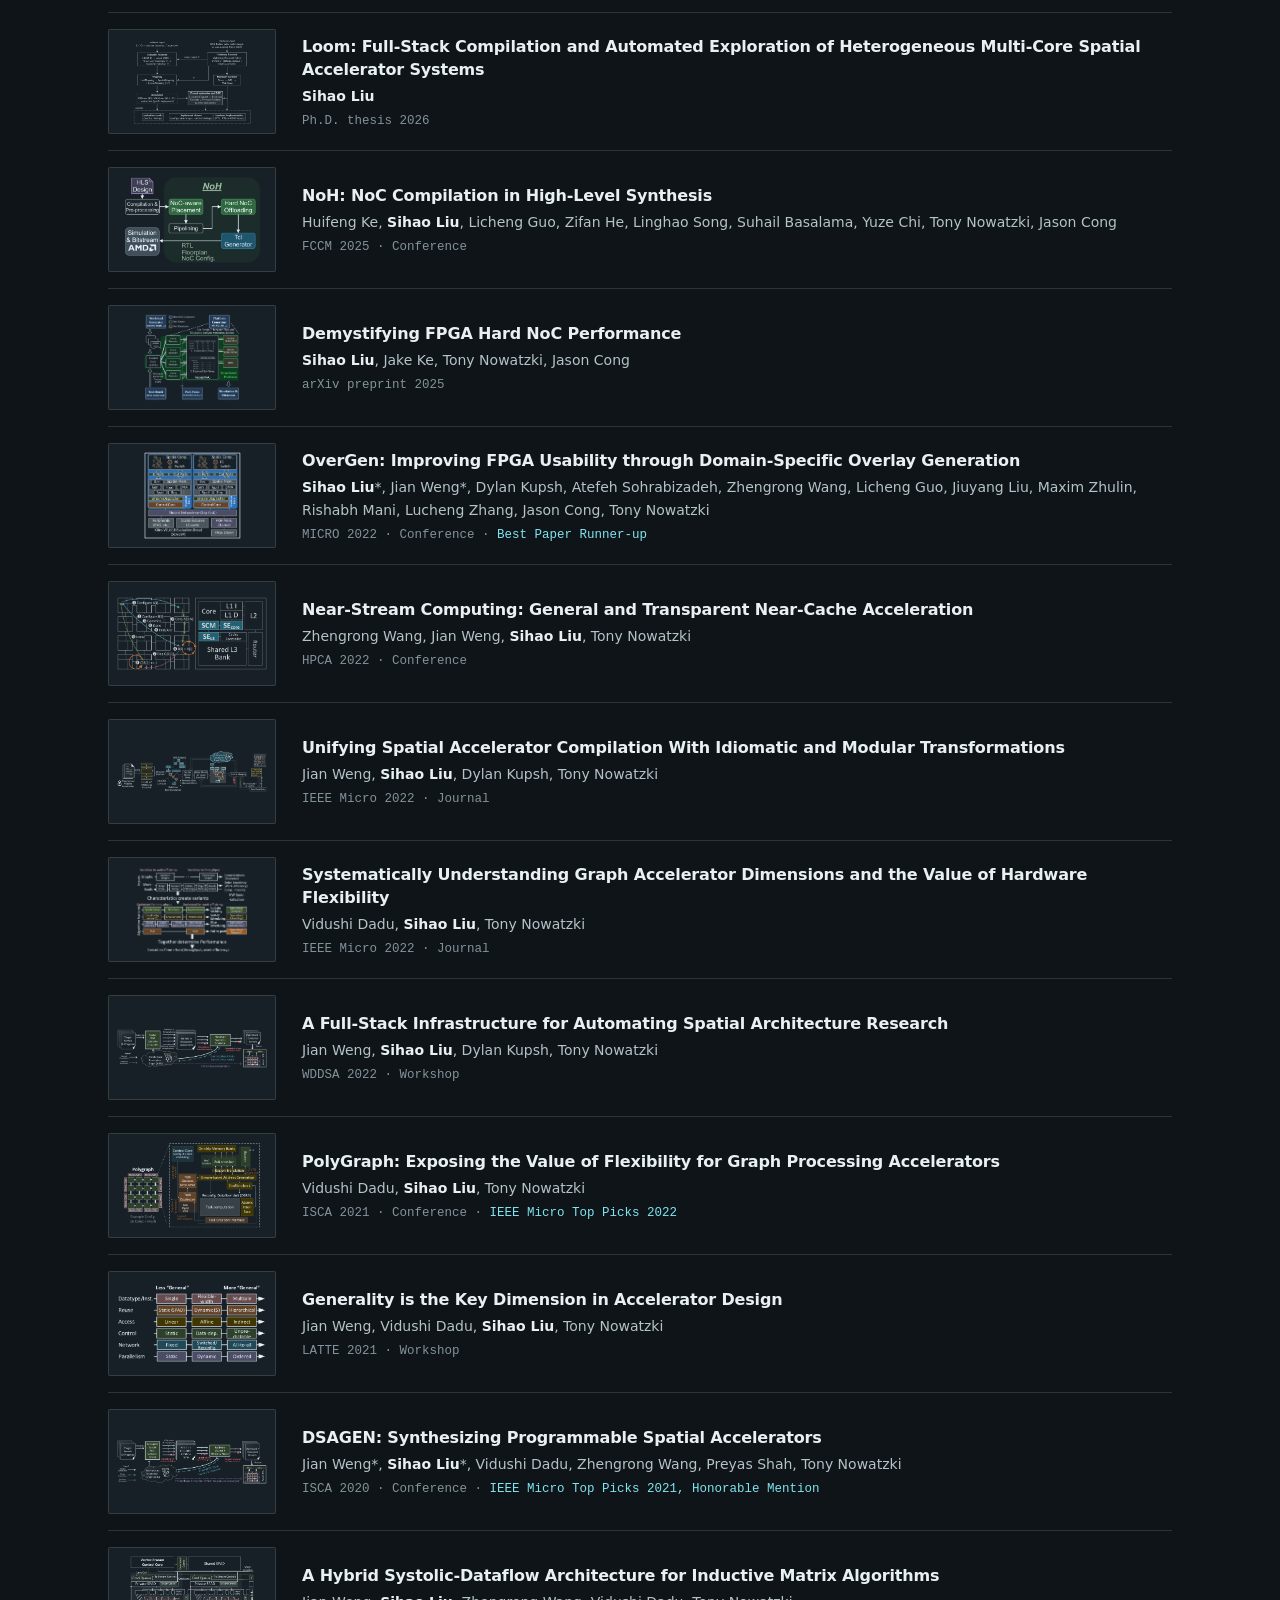
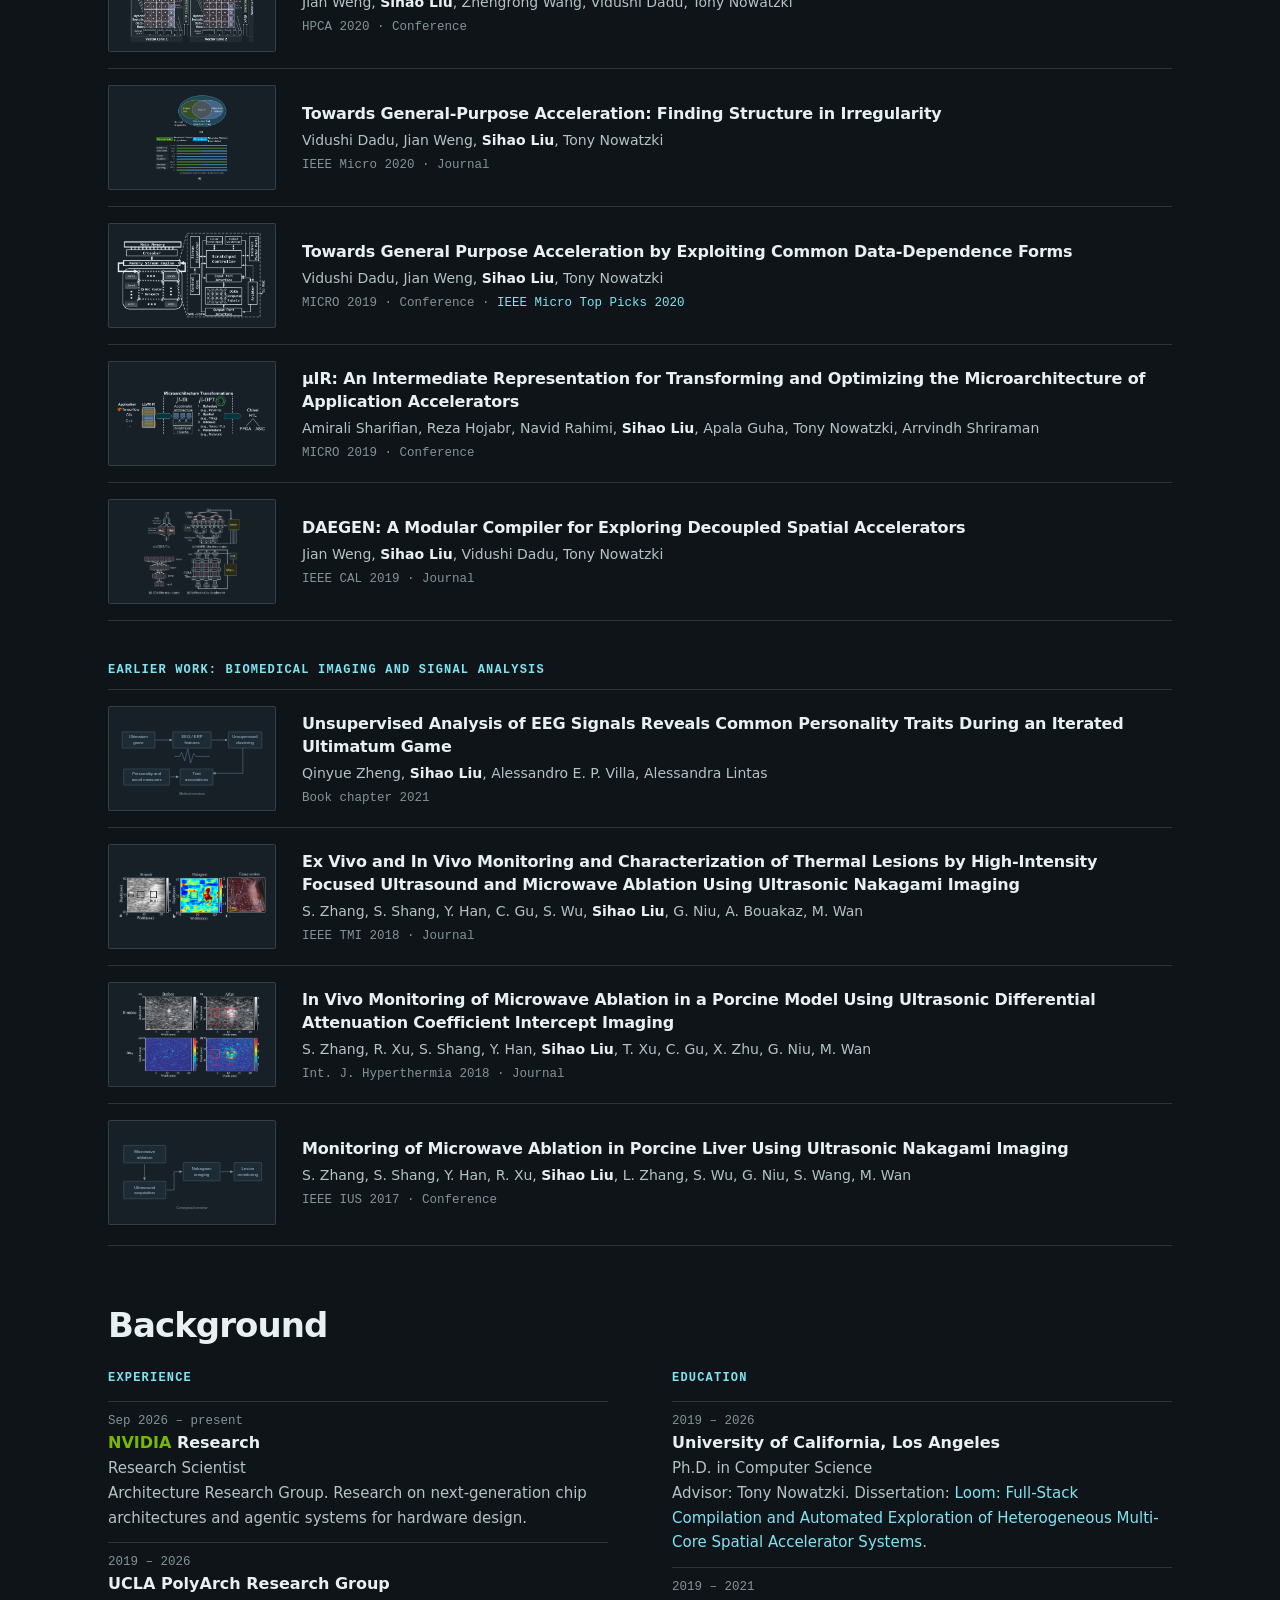
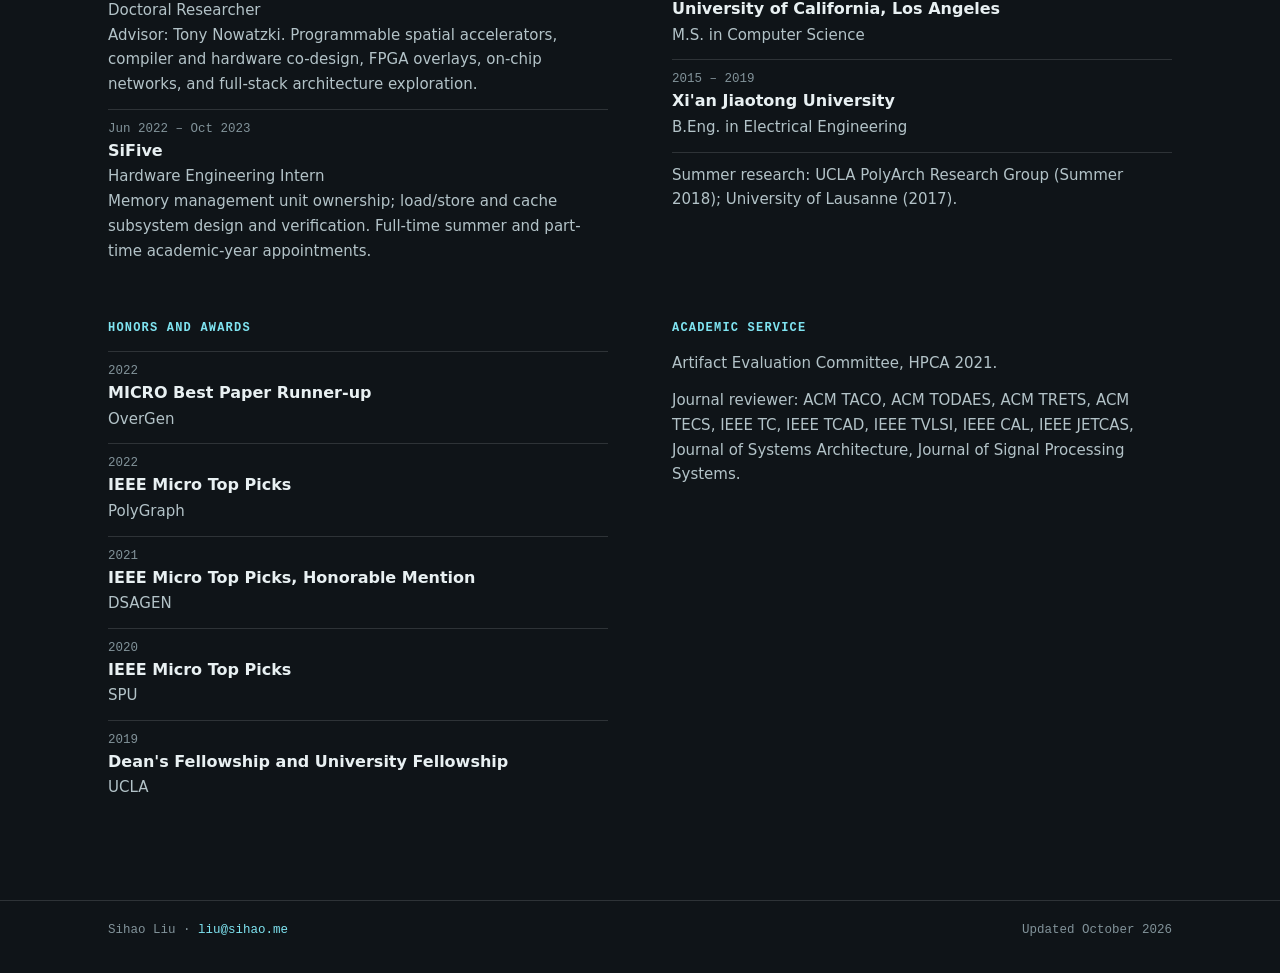
==== commit 8ffb708e: "Publish homepage 650bb9666c246489d06db8ec2d21f86ac969f011" ====
--- a/index.html
+++ b/index.html
@@ -8,7 +8,7 @@
   <meta name="color-scheme" content="dark light">
   <link rel="canonical" href="https://sihao.me/">
   <link rel="icon" href="assets/favicon.svg" type="image/svg+xml">
-  <script>(() => { let saved = null; try { saved = localStorage.getItem("theme"); } catch {} document.documentElement.dataset.theme = saved === "light" || saved === "dark" ? saved : matchMedia("(prefers-color-scheme: light)").matches ? "light" : "dark"; })();</script>
+  <script>try { if (localStorage.getItem("theme") === "light") document.documentElement.dataset.theme = "light"; } catch {}</script>
   <link rel="stylesheet" href="stylesheet.css">
   <script src="theme.js" defer></script>
   <script src="figures.js" defer></script>
@@ -32,7 +32,7 @@
   <div class="header-inner">
     <a class="wordmark" href="#top">Sihao Liu</a>
     <nav aria-label="Main navigation"><a href="#research">Research</a><a href="#publications">Publications</a><a href="#background">Background</a></nav>
-    <button id="theme-toggle" type="button" hidden>Light mode</button>
+    <button id="theme-toggle" type="button" hidden><svg class="dark-only" viewBox="0 0 24 24" width="18" height="18" fill="none" stroke="currentColor" stroke-width="2" stroke-linecap="round" stroke-linejoin="round" aria-hidden="true"><circle cx="12" cy="12" r="4"/><path d="M12 2.5V5M12 19v2.5M2.5 12H5M19 12h2.5M5.28 5.28l1.77 1.77M16.95 16.95l1.77 1.77M5.28 18.72l1.77-1.77M16.95 7.05l1.77-1.77"/></svg><svg class="light-only" viewBox="0 0 24 24" width="18" height="18" fill="none" stroke="currentColor" stroke-width="2" stroke-linecap="round" stroke-linejoin="round" aria-hidden="true"><path d="M11.5 3.5A8.5 8.5 0 1 0 20.5 12.5A6.5 6.5 0 0 1 11.5 3.5Z"/></svg></button>
   </div>
 </header>
 <main id="main">
@@ -41,7 +41,7 @@
       <p class="kicker">AI for chip design / Computer architecture / EDA</p>
       <h1 id="name">Sihao Liu</h1>
     </div>
-    <figure class="portrait"><div class="portrait-plate"><img class="dark-only" src="assets/portrait-light-shirt-680.webp" srcset="assets/portrait-light-shirt-340.webp 340w, assets/portrait-light-shirt-680.webp 680w, assets/portrait-light-shirt-1020.webp 1020w" sizes="(max-width: 760px) 260px, 360px" alt="Sihao Liu" width="1020" height="1020" loading="lazy" decoding="async"><img class="light-only" src="assets/portrait-680.webp" srcset="assets/portrait-340.webp 340w, assets/portrait-680.webp 680w, assets/portrait-1020.webp 1020w" sizes="(max-width: 760px) 260px, 360px" alt="Sihao Liu" width="1020" height="1020" loading="lazy" decoding="async"></div><figcaption>Sihao, pronounced &ldquo;see-how&rdquo;</figcaption></figure>
+    <figure class="portrait"><div class="portrait-plate"><img class="light-only" src="assets/portrait-light-shirt-680.webp" srcset="assets/portrait-light-shirt-340.webp 340w, assets/portrait-light-shirt-680.webp 680w, assets/portrait-light-shirt-1020.webp 1020w" sizes="(max-width: 760px) 260px, 360px" alt="Sihao Liu" width="1020" height="1020" loading="lazy" decoding="async"><img class="dark-only" src="assets/portrait-680.webp" srcset="assets/portrait-340.webp 340w, assets/portrait-680.webp 680w, assets/portrait-1020.webp 1020w" sizes="(max-width: 760px) 260px, 360px" alt="Sihao Liu" width="1020" height="1020" loading="lazy" decoding="async"></div><figcaption>Sihao, pronounced &ldquo;see-how&rdquo;</figcaption></figure>
     <div class="intro-body">
       <dl class="roles">
         <div><dt>Current</dt><dd>Research Scientist, Architecture Research Group, <a href="https://research.nvidia.com/person/sihao-liu"><span class="nvidia-word">NVIDIA</span> Research</a></dd></div>
--- a/stylesheet.css
+++ b/stylesheet.css
@@ -48,6 +48,9 @@
 .skip-link { position: absolute; left: 16px; top: -100px; z-index: 30; padding: 6px 10px; background: var(--page); }
 .skip-link:focus { top: 10px; }
 .kicker { margin: 0 0 6px; font: 700 12px/1.5 var(--mono); letter-spacing: .1em; text-transform: uppercase; color: var(--link); }
+/* Content for one theme only: the theme button's icon and the portrait, which shows the
+   original navy shirt on dark pages and the retouched light-shirt one on light pages. */
+:root[data-theme="light"] .dark-only, :root:not([data-theme="light"]) .light-only { display: none; }
 
 /* Navigation */
 .site-header { position: sticky; top: 0; z-index: 20; background: var(--page); border-bottom: 1px solid var(--divider); }
@@ -55,9 +58,10 @@
 .wordmark { font-size: 17px; font-weight: 700; letter-spacing: -.02em; color: var(--text-1); }
 .wordmark:hover { text-decoration: none; }
 .site-header nav { margin-left: auto; display: flex; gap: 24px; }
-.site-header nav a, #theme-toggle { font: 14px var(--mono); color: var(--text-1); }
+.site-header nav a { font: 14px var(--mono); color: var(--text-1); }
 .site-header nav a:hover { color: var(--link); text-decoration: none; }
-#theme-toggle { background: none; border: 1px solid var(--divider); border-radius: 2px; padding: 5px 10px; cursor: pointer; white-space: nowrap; }
+/* A zero line height leaves the button exactly the icon plus padding and border: 32px square. */
+#theme-toggle { padding: 6px; line-height: 0; color: var(--text-1); background: none; border: 1px solid var(--divider); border-radius: 2px; cursor: pointer; }
 #theme-toggle:hover { border-color: var(--link); color: var(--link); }
 
 main { max-width: 1120px; margin: 0 auto; padding: 0 28px; }
@@ -80,8 +84,6 @@
 .portrait { grid-area: portrait; margin: 0; }
 .portrait-plate { position: relative; aspect-ratio: 4 / 5; overflow: hidden; background: var(--sheet); border-radius: 2px; }
 .portrait-plate img { position: absolute; left: -8%; bottom: 0; width: 125%; max-width: none; height: auto; }
-/* The retouched light-shirt portrait on dark pages, the original navy one on light pages. */
-:root[data-theme="light"] .dark-only, :root:not([data-theme="light"]) .light-only { display: none; }
 .portrait figcaption { margin-top: 8px; font-size: 13px; color: var(--text-3); }
 
 /* News */
@@ -206,8 +208,8 @@
 @media (max-width: 480px) {
   .wordmark { display: none; }
   .site-header nav { margin-left: 0; gap: 12px; }
-  .site-header nav a, #theme-toggle { font-size: 13px; }
-  #theme-toggle { margin-left: auto; padding: 4px 8px; }
+  .site-header nav a { font-size: 13px; }
+  #theme-toggle { margin-left: auto; }
 }
 @media (max-width: 420px) {
   .intro { grid-template-columns: minmax(0, 1fr) 96px; column-gap: 14px; }
@@ -215,8 +217,7 @@
 }
 @media (max-width: 340px) {
   .site-header nav { gap: 9px; }
-  .site-header nav a, #theme-toggle { font-size: 12px; }
-  #theme-toggle { padding: 3px 6px; }
+  .site-header nav a { font-size: 12px; }
 }
 @media print {
   :root, :root[data-theme="light"] { --page: #fff; --sheet: #fff; --text-1: #000; --text-2: #222; --text-3: #444; --link: #000; --divider: #bbb; }
